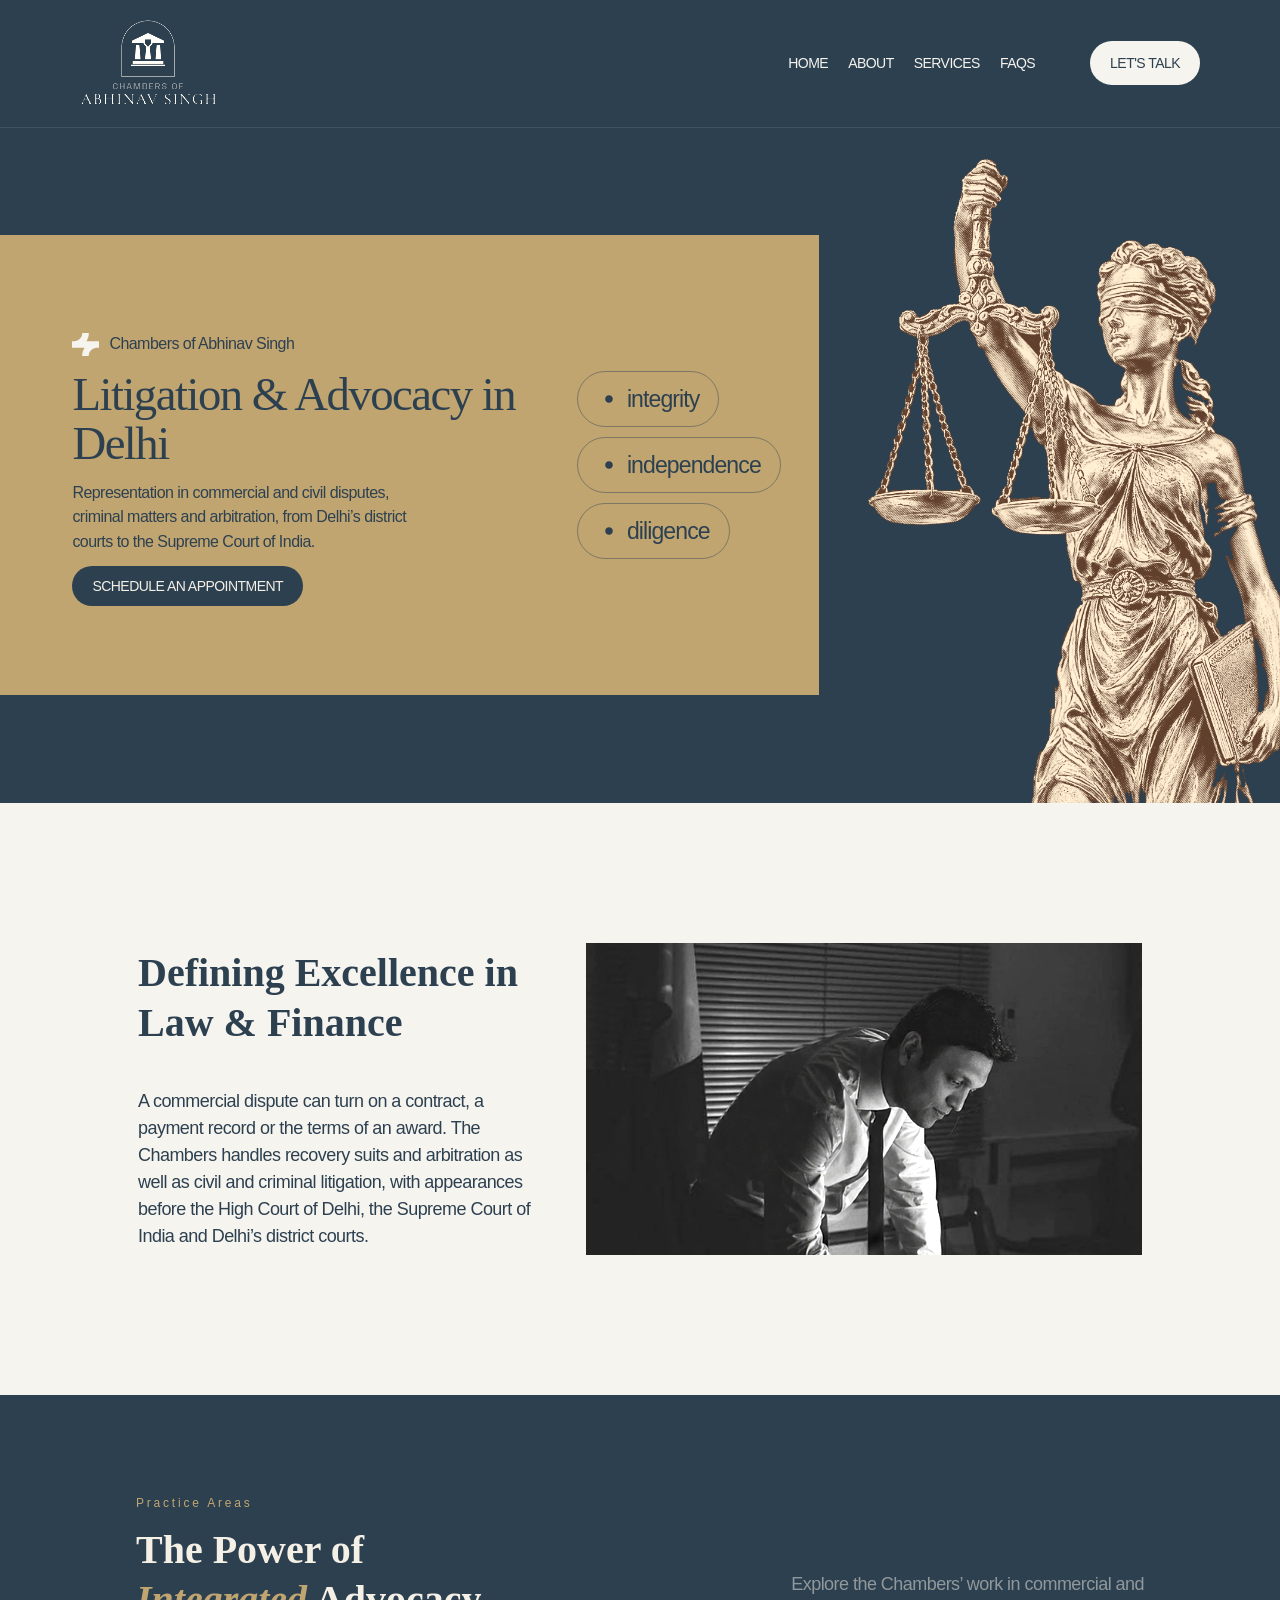
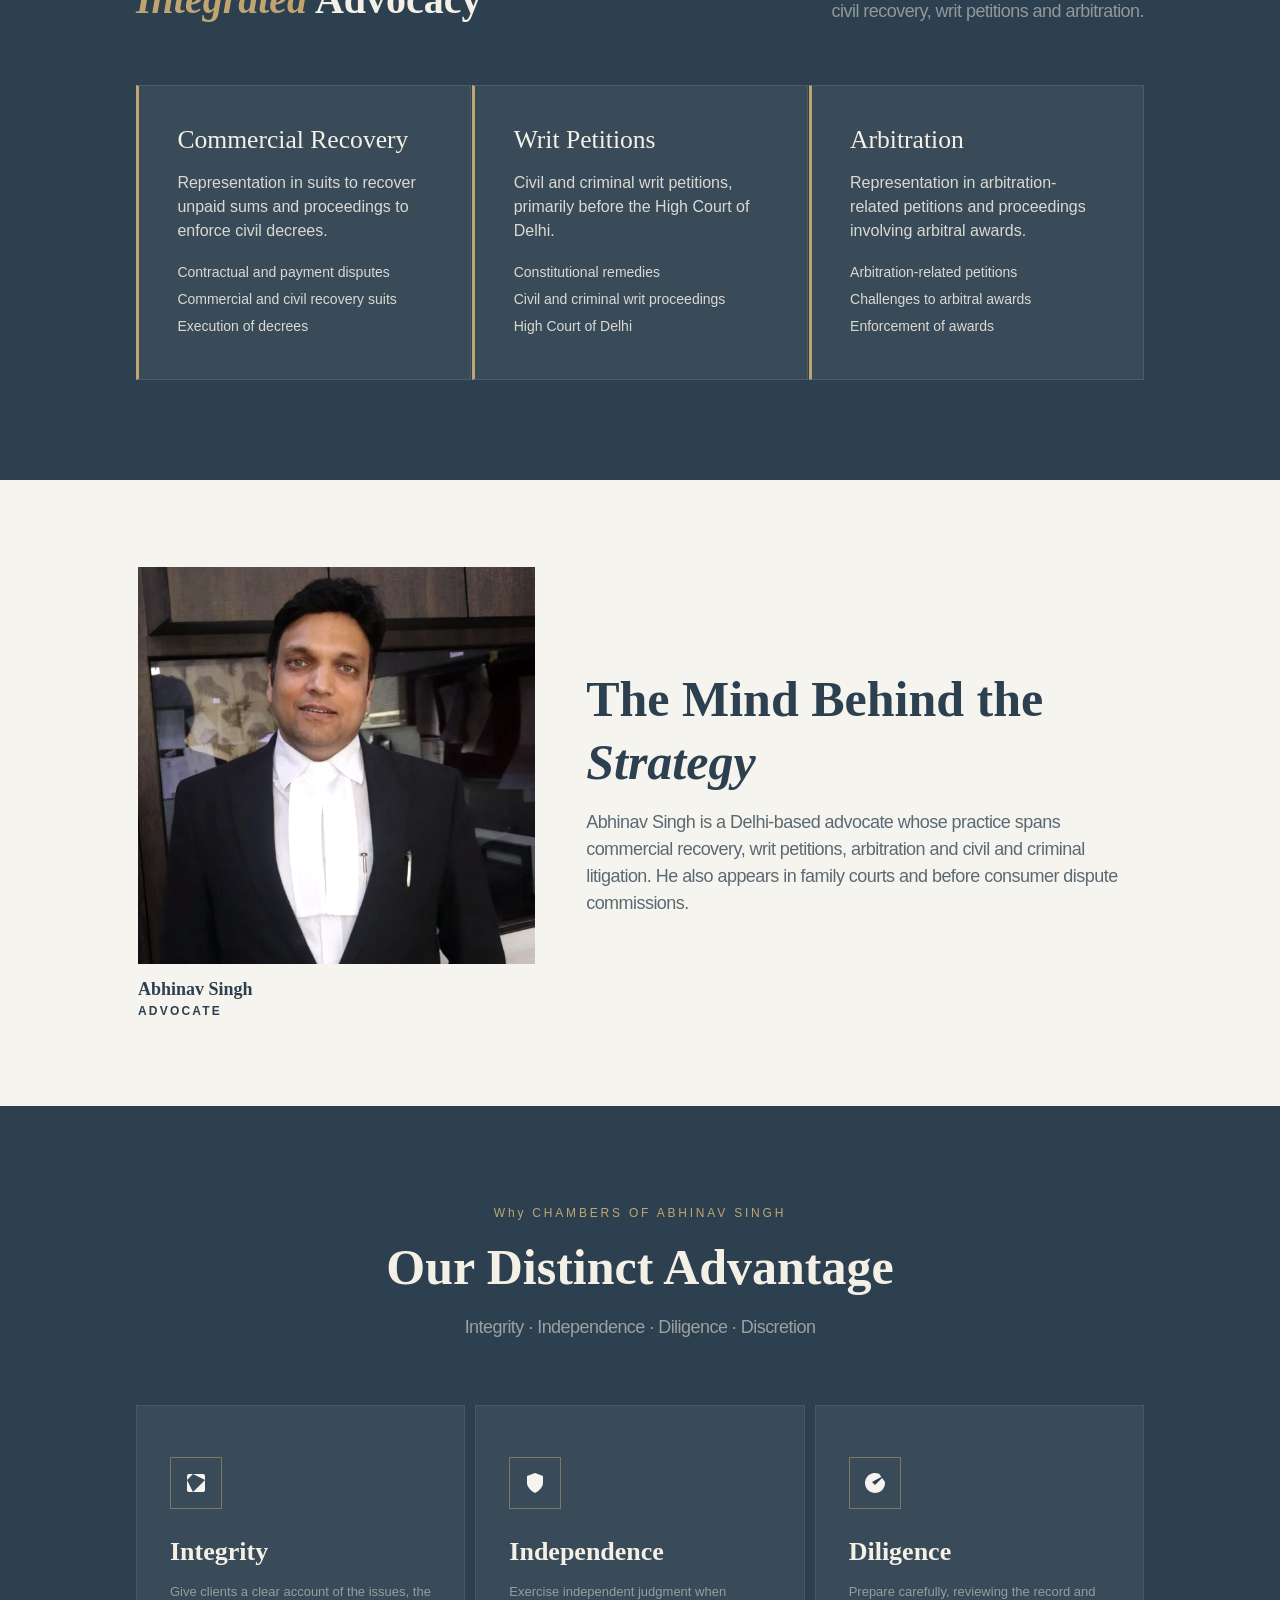
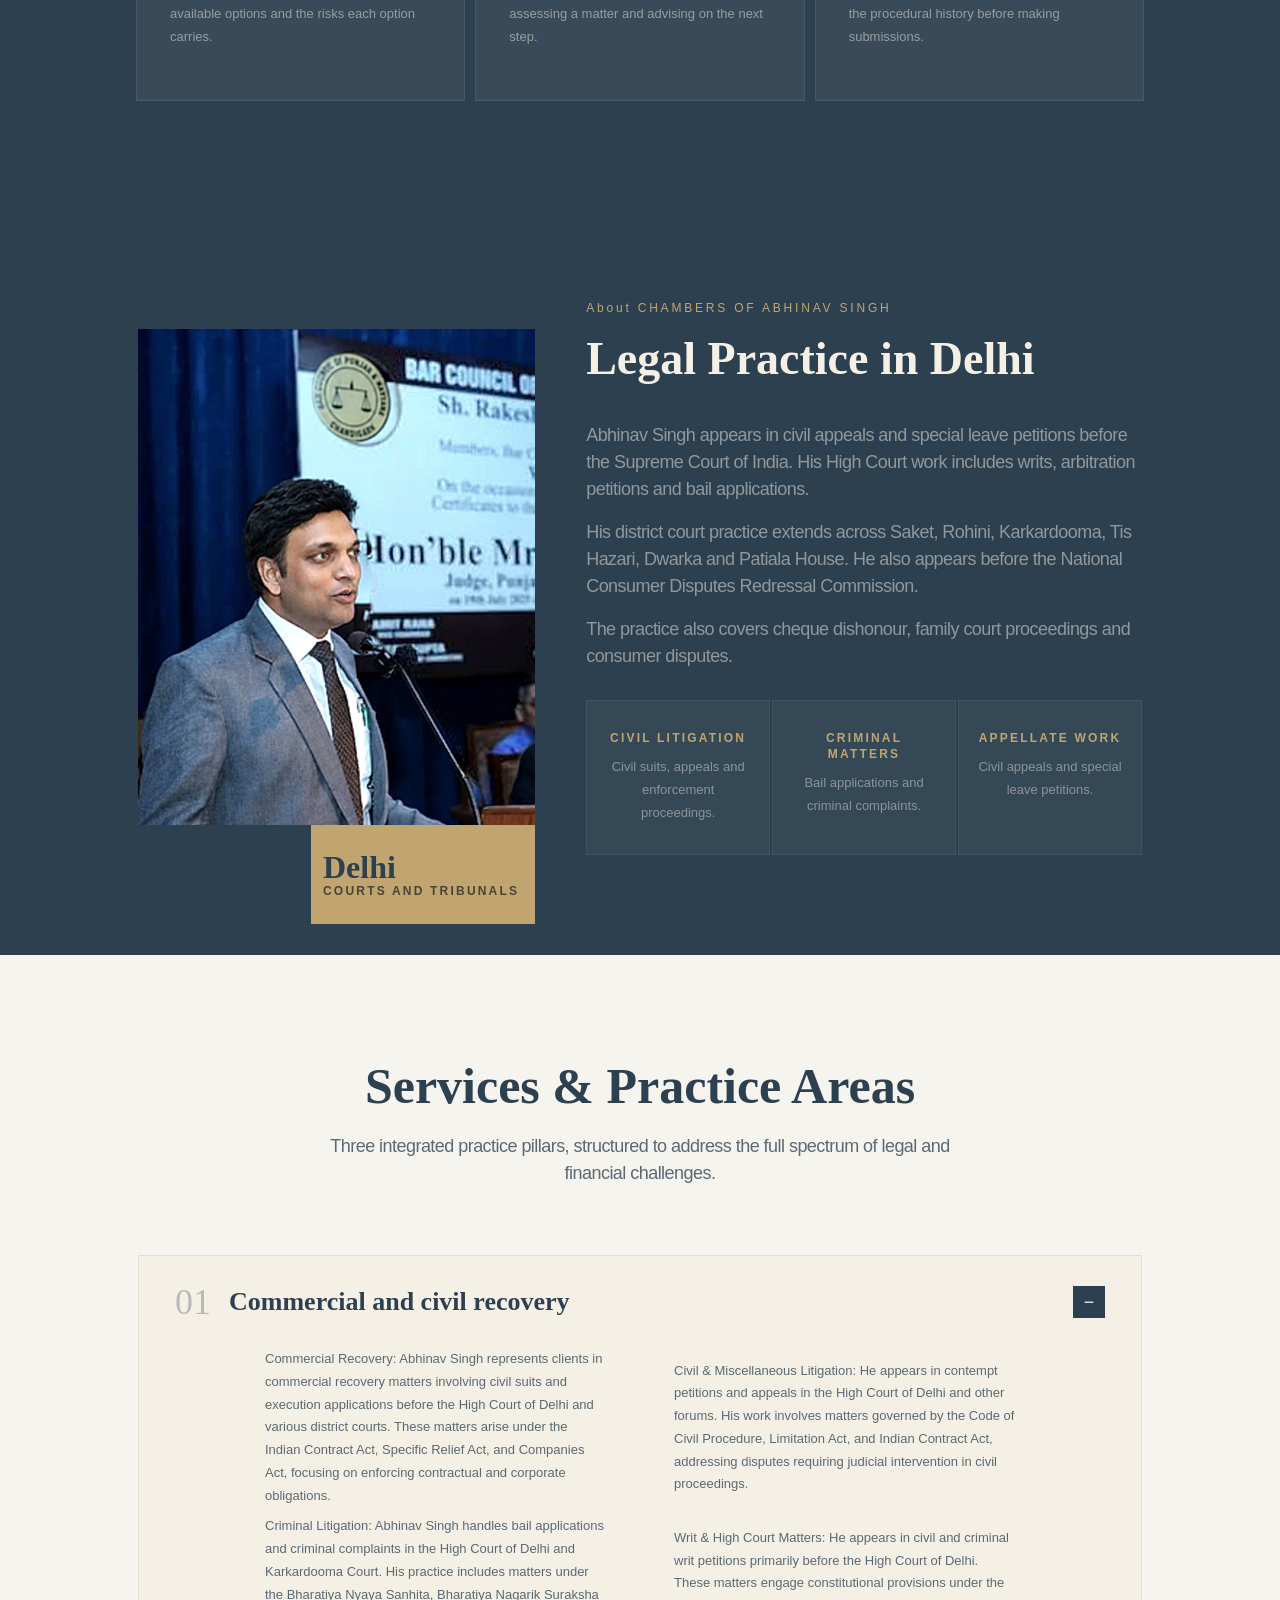
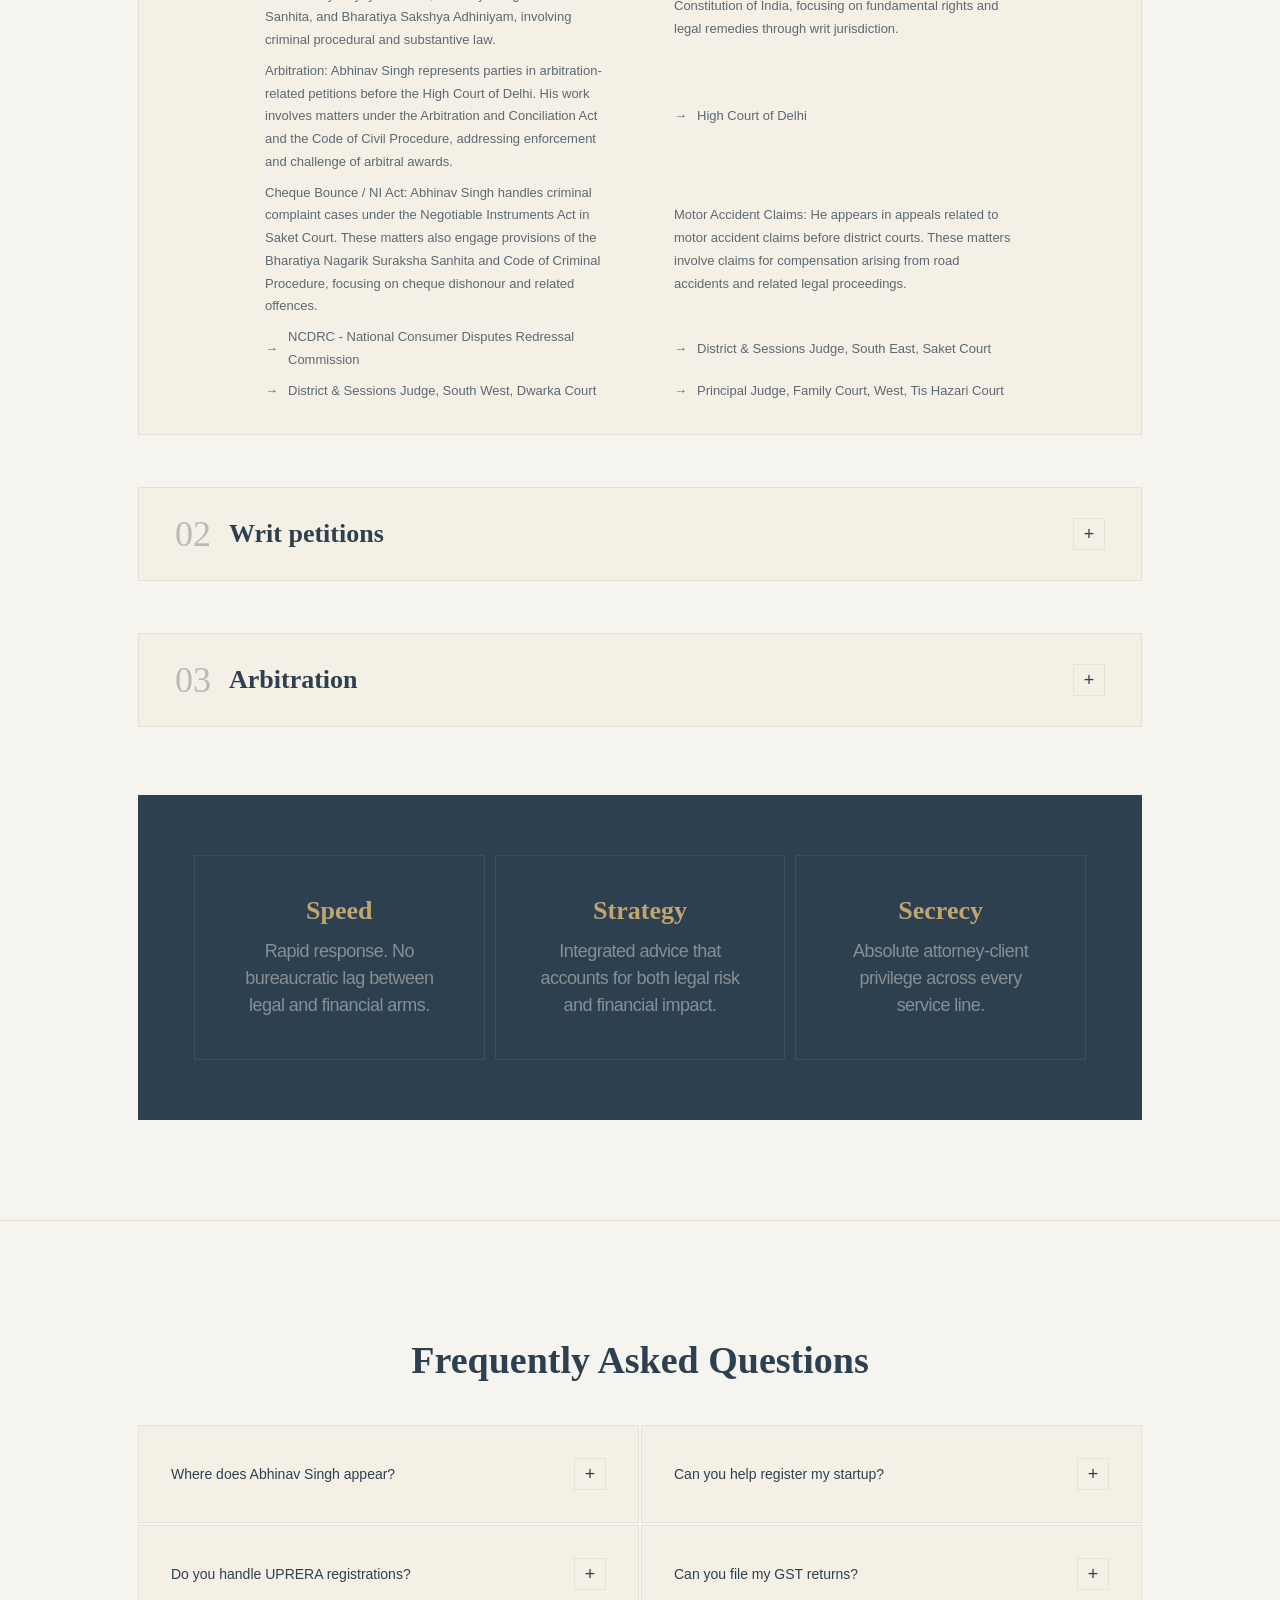
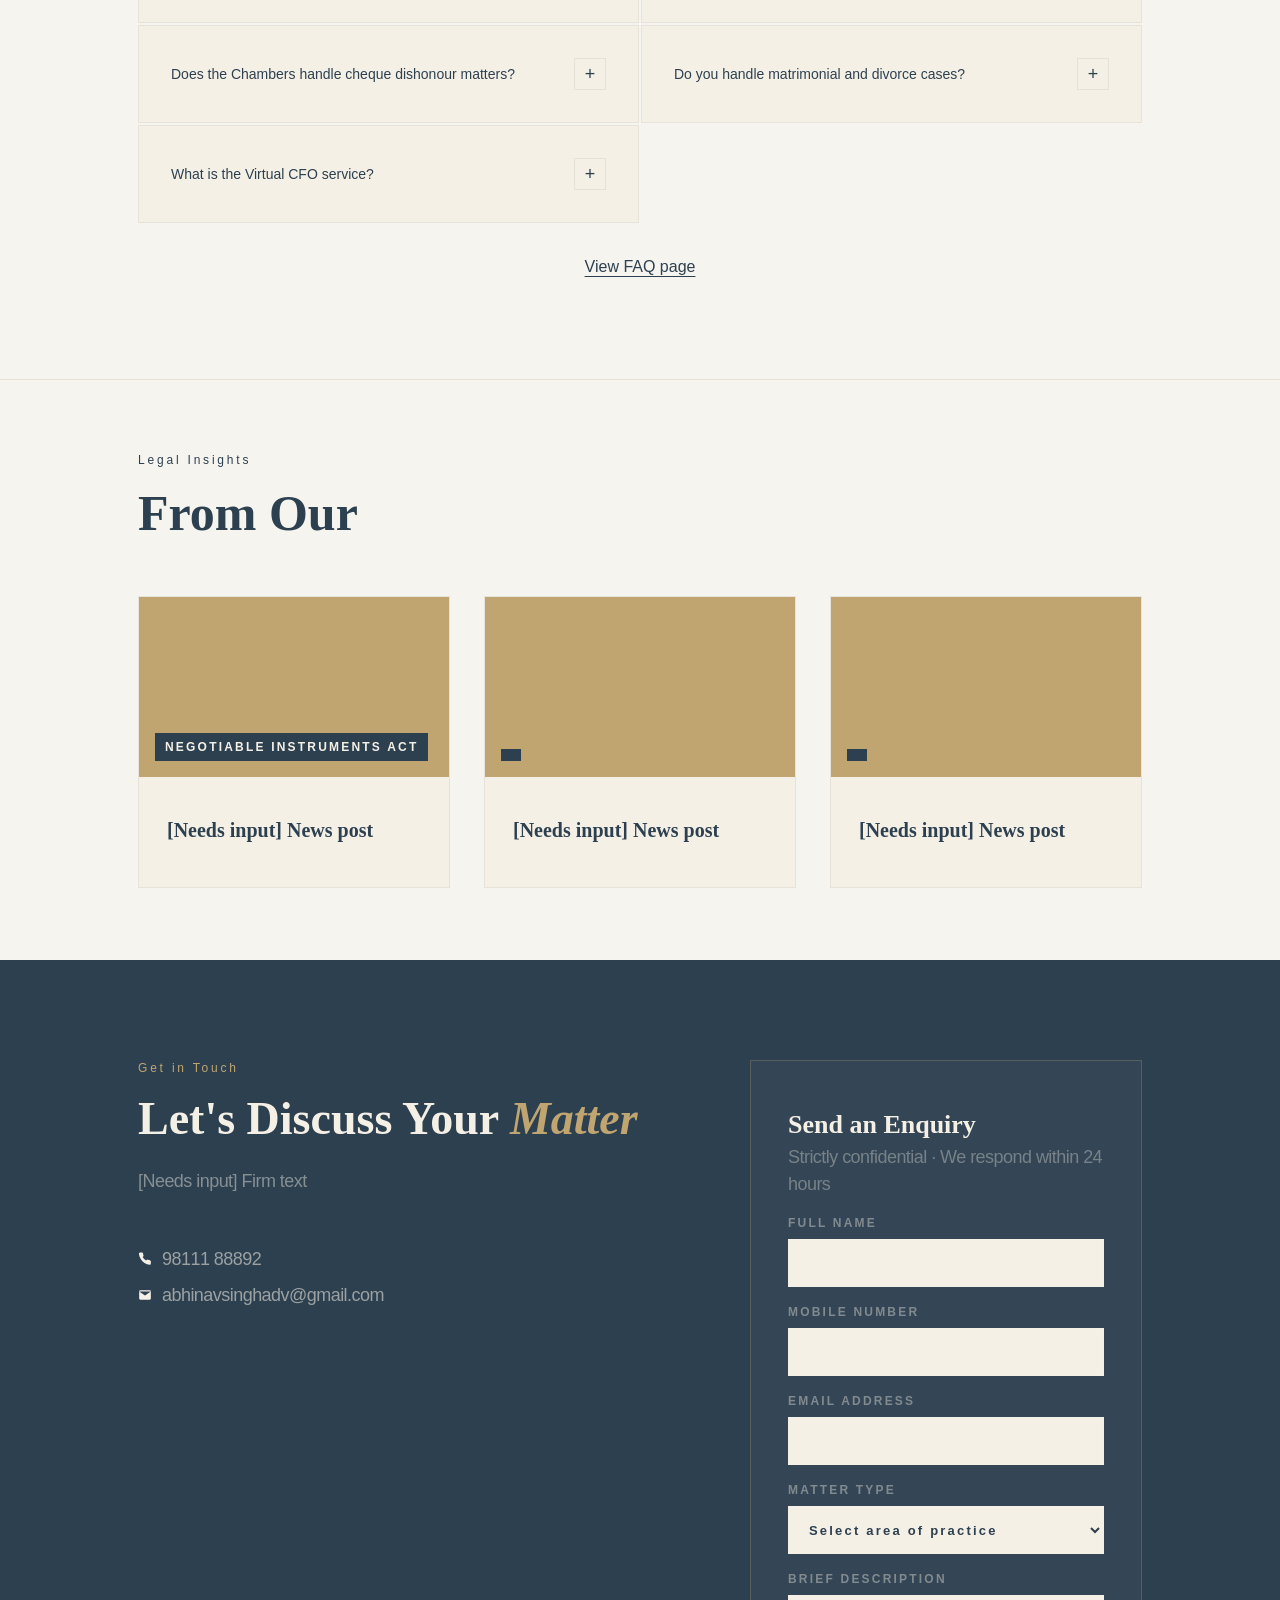
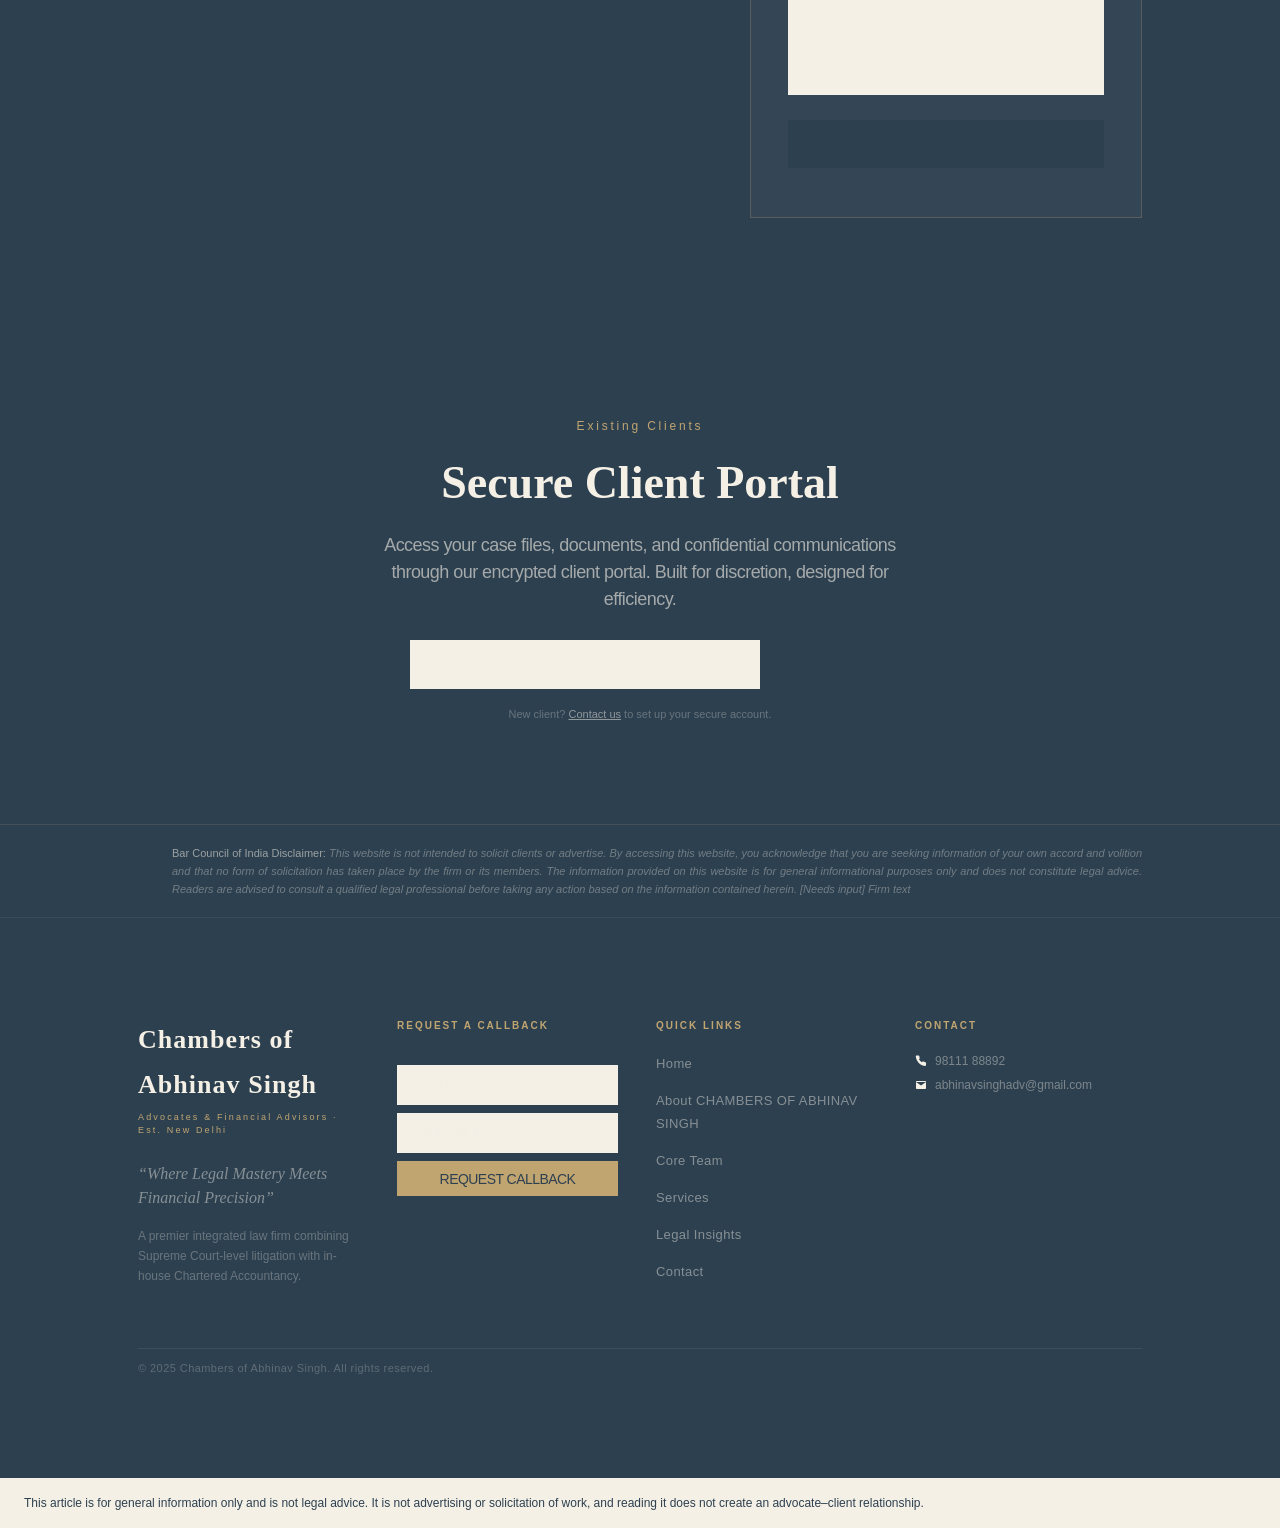
==== index.html @ 089714ed "Update advocate section heading" ====
<!DOCTYPE html><html lang="en" class="jost_3e36cb27-module__GOVEQa__variable cormorant_garamond_97c65d7c-module__KWVokq__variable h-full"><head><meta charset="utf-8">
<meta http-equiv="Content-Security-Policy" content="default-src &#39;self&#39; data: blob:; script-src &#39;self&#39; &#39;unsafe-inline&#39; &#39;unsafe-eval&#39;; style-src &#39;self&#39; &#39;unsafe-inline&#39;; img-src &#39;self&#39; data: blob:; font-src &#39;self&#39; data:; media-src &#39;self&#39; data: blob:; connect-src &#39;self&#39;; frame-src &#39;self&#39;; worker-src &#39;self&#39; blob:; form-action &#39;self&#39;">


<meta name="viewport" content="width=device-width, initial-scale=1"><link rel="stylesheet" href="./assets/site/_next/static/chunks/3c9st355b9h98.__q189041d8.css" data-precedence="next"><link rel="preload" as="script" fetchpriority="low" href="./assets/site/_next/static/chunks/0iq1i69206cyl.__q189041d8.js"><title>Chambers of Abhinav Singh</title><meta name="description" content="Personal counsel, carefully argued."><link rel="icon" href="data:image/svg+xml,%3Csvg%20xmlns%3D%22http%3A%2F%2Fwww.w3.org%2F2000%2Fsvg%22%20width%3D%22200%22%20height%3D%22200%22%20viewBox%3D%220%200%20200%20200%22%3E%3Cdefs%3E%3Cpath%20id%3D%22scl-monogram-ring%22%20d%3D%22M26%2C100a74%2C74%200%201%2C1%20148%2C0a74%2C74%200%201%2C1%20-148%2C0%22%2F%3E%3C%2Fdefs%3E%3Ccircle%20cx%3D%22100%22%20cy%3D%22100%22%20r%3D%2297%22%20fill%3D%22white%22%20stroke%3D%22%2317243b%22%20stroke-width%3D%223%22%2F%3E%3Ccircle%20cx%3D%22100%22%20cy%3D%22100%22%20r%3D%2258%22%20fill%3D%22none%22%20stroke%3D%22%23c6b296%22%20stroke-width%3D%221.5%22%2F%3E%3Ctext%20font-family%3D%22%26apos%3BDM%20Serif%20Display%26apos%3B%2C%20Georgia%2C%20%26apos%3BTimes%20New%20Roman%26apos%3B%2C%20serif%22%20font-size%3D%2216%22%20letter-spacing%3D%222.88%22%20fill%3D%22%2317243b%22%3E%3CtextPath%20href%3D%22%23scl-monogram-ring%22%20startOffset%3D%2225%25%22%20text-anchor%3D%22middle%22%20dominant-baseline%3D%22middle%22%3ECHAMBERS%20OF%20ABHINAV%20SINGH%3C%2FtextPath%3E%3C%2Ftext%3E%3Ctext%20x%3D%22100%22%20y%3D%22100%22%20text-anchor%3D%22middle%22%20dominant-baseline%3D%22central%22%20font-family%3D%22%26apos%3BDM%20Serif%20Display%26apos%3B%2C%20Georgia%2C%20%26apos%3BTimes%20New%20Roman%26apos%3B%2C%20serif%22%20font-size%3D%2240%22%20font-weight%3D%22600%22%20fill%3D%22%2317243b%22%3ECAS%3C%2Ftext%3E%3C%2Fsvg%3E"><link rel="preload" href="./assets/site/_next/static/chunks/33ex3e_4hazko.__q189041d8.css" as="style"><link rel="stylesheet" href="./brand/brand.css">
<style data-sclf-ua-colours>:where(button,input,select,textarea){color:var(--sar-color-auto-000000, #2d4050)}:where(input,select,textarea){background-color:var(--sar-color-auto-ffffff, #f5f0e6)}</style><style data-sclf-logo-fit>img[data-sclf-logo]{object-fit:contain!important;max-height:100%!important}</style><script src="./runtime/chambers-phone.js"></script></head><body class="min-h-full flex flex-col bg-white"><div hidden=""></div><main class="flex min-h-full flex-1 flex-col items-center overflow-x-hidden"><section id="hero" class="chambers-hero flex w-full flex-col items-center bg-[#6d2c34] mx-auto" data-sar-section="home/s01-hero" data-sar-type="hero"><header class="flex w-full items-center justify-center bg-[#6d2c34] py-4 md:py-5 z-50 relative border-b border-gray-200/10"><div class="flex w-full max-w-[1570px] items-center justify-between px-5 sm:px-8 md:px-12 lg:px-20"><a href="#hero" class="inline-flex cursor-pointer items-center gap-2.5 transition-opacity duration-200 hover:opacity-80" aria-label="Go to home"><span class="chambers-logo"><img src="./assets/chambers/chambers-logo.jpg" width="1188" height="750" alt="Chambers of Abhinav Singh"></span></a><div class="chambers-desktop-nav hidden md:flex flex-1 items-center justify-end gap-8 lg:gap-[55px]"><nav class="flex items-center gap-4 lg:gap-5"><a class="relative font-jost text-sm font-normal uppercase tracking-[-0.54px] text-[#f9f5ea] after:absolute after:bottom-0 after:left-0 after:h-[1px] after:w-full after:origin-left after:scale-x-0 after:bg-[#f9f5ea] after:transition-transform after:duration-300 hover:after:scale-x-100" href="#hero">Home</a><a class="relative font-jost text-sm font-normal uppercase tracking-[-0.54px] text-[#f9f5ea] after:absolute after:bottom-0 after:left-0 after:h-[1px] after:w-full after:origin-left after:scale-x-0 after:bg-[#f9f5ea] after:transition-transform after:duration-300 hover:after:scale-x-100" href="#about-us">About</a><a class="relative font-jost text-sm font-normal uppercase tracking-[-0.54px] text-[#f9f5ea] after:absolute after:bottom-0 after:left-0 after:h-[1px] after:w-full after:origin-left after:scale-x-0 after:bg-[#f9f5ea] after:transition-transform after:duration-300 hover:after:scale-x-100" href="./practice-areas/">Services</a><a class="relative font-jost text-sm font-normal uppercase tracking-[-0.54px] text-[#f9f5ea] after:absolute after:bottom-0 after:left-0 after:h-[1px] after:w-full after:origin-left after:scale-x-0 after:bg-[#f9f5ea] after:transition-transform after:duration-300 hover:after:scale-x-100" href="./faqs/">FAQs</a></nav><a href="#contact" class="cursor-pointer rounded-full px-5 py-3 font-jost text-sm font-normal uppercase tracking-[-0.54px] transition-all duration-200 active:scale-[0.97] bg-[#f9f5ea] text-[#0b0b0b] shadow-[0px_1px_2px_0px_rgba(16,24,40,0.05)] hover:bg-white hover:shadow-md ">Let&#39;s talk</a></div><button type="button" class="chambers-existing-menu md:hidden flex flex-col gap-1.5 p-2" aria-label="Toggle menu"><span class="block h-0.5 w-6 bg-[#f9f5ea] transition-transform duration-300 "></span><span class="block h-0.5 w-6 bg-[#f9f5ea] transition-opacity duration-300 "></span><span class="block h-0.5 w-6 bg-[#f9f5ea] transition-transform duration-300 "></span></button>
<details class="chambers-phone-menu">
  <summary aria-label="Navigation menu">
    <span aria-hidden="true"></span>
    <span aria-hidden="true"></span>
    <span aria-hidden="true"></span>
  </summary>
  <nav aria-label="Phone navigation">
    <a href="#hero">Home</a>
    <a href="#about-us">About</a>
    <a href="#practice-areas">Services</a>
    <a href="#faqs">FAQs</a>
    <a href="#contact">Let’s Talk</a>
  </nav>
</details>
</div></header><div class="chambers-hero-stage relative flex w-full justify-center overflow-hidden bg-[#6d2c34]"><div class="chambers-hero-art" aria-hidden="true"><img src="./assets/chambers/lady-justice.png" alt="" width="736" height="1104" fetchpriority="high"></div><div class="chambers-hero-content relative z-10 flex w-full max-w-[1570px] justify-center md:justify-start items-center px-5 sm:px-8 md:px-12 lg:px-20"><div class="chambers-hero-copy flex flex-col gap-6 md:gap-10 lg:pl-[34px]"><div class="flex flex-col gap-3 md:gap-5"><div style="opacity: 1; translate: none; rotate: none; scale: none; transform: translate(0px, 0px);" class="flex items-center gap-2.5"><img alt="" loading="lazy" width="27" height="23" decoding="async" data-nimg="1" class="shrink-0 w-5 h-4 md:w-[27px] md:h-[23px]" style="color:transparent" src="./assets/site/images/plus-icon.__q189041d8.svg"><p class="font-jost text-sm md:text-lg font-light tracking-[-0.54px] text-[#f9f5ea]">Chambers of Abhinav Singh</p></div><h1 style="opacity: 1; translate: none; rotate: none; scale: none; transform: translate(0px, 0px);" class="font-cormorant text-[42px] sm:text-[56px] md:text-[64px] lg:text-[72px] font-light leading-[1.05] tracking-[-1.5px] text-[#f9f5ea]">Litigation &amp; Advocacy in Delhi</h1><p style="opacity: 1; translate: none; rotate: none; scale: none; transform: translate(0px, 0px);" class="max-w-[360px] font-jost text-sm md:text-lg font-light leading-[27px] tracking-[-0.54px] text-[#f9f5ea]">Representation in commercial and civil disputes, criminal matters and arbitration, from Delhi’s district courts to the Supreme Court of India.</p></div><div style="opacity: 1; translate: none; rotate: none; scale: none; transform: translate(0px, 0px);"><a href="#contact" class="cursor-pointer rounded-full px-5 py-3 font-jost text-sm font-normal uppercase tracking-[-0.54px] transition-all duration-200 active:scale-[0.97] bg-[#f9f5ea] text-[#0b0b0b] shadow-[0px_1px_2px_0px_rgba(16,24,40,0.05)] hover:bg-white hover:shadow-md ">Schedule an appointment</a></div></div><div class="chambers-hero-values hidden flex-col gap-2.5"><div class="value-pill relative flex w-fit items-center gap-1.5 rounded-[50px] px-5 py-2.5 overflow-visible" style="opacity: 1; translate: none; rotate: none; scale: none; transform: translate(0px, 0px);"><img alt="" loading="lazy" width="24" height="24" decoding="async" data-nimg="1" class="size-6 shrink-0 relative z-10" style="color:transparent" src="./assets/site/images/dot-icon.__q189041d8.svg"><span class="font-jost text-[30px] font-light leading-9 tracking-[-0.9px] text-[#f9f5ea] relative z-10">integrity</span><div class="absolute inset-0 rounded-[50px] border border-[rgba(249,245,234,0.14)] z-0"></div></div><div class="value-pill relative flex w-fit items-center gap-1.5 rounded-[50px] px-5 py-2.5 overflow-visible" style="opacity: 1; translate: none; rotate: none; scale: none; transform: translate(0px, 0px);"><img alt="" loading="lazy" width="24" height="24" decoding="async" data-nimg="1" class="size-6 shrink-0 relative z-10" style="color:transparent" src="./assets/site/images/dot-icon.__q189041d8.svg"><span class="font-jost text-[30px] font-light leading-9 tracking-[-0.9px] text-[#f9f5ea] relative z-10">independence</span><div class="absolute inset-0 rounded-[50px] border border-[rgba(249,245,234,0.14)] z-0"></div></div><div class="value-pill relative flex w-fit items-center gap-1.5 rounded-[50px] px-5 py-2.5 overflow-visible" style="opacity: 1; translate: none; rotate: none; scale: none; transform: translate(0px, 0px);"><img alt="" loading="lazy" width="24" height="24" decoding="async" data-nimg="1" class="size-6 shrink-0 relative z-10" style="color:transparent" src="./assets/site/images/dot-icon.__q189041d8.svg"><span class="font-jost text-[30px] font-light leading-9 tracking-[-0.9px] text-[#f9f5ea] relative z-10">diligence</span><div class="absolute inset-0 rounded-[50px] border border-[rgba(249,245,234,0.14)] z-0"></div></div></div></div></div></section>
<section class="flex w-full flex-col items-center justify-center bg-[#f8f3eb] px-5 sm:px-8 md:px-16 lg:px-[138px] py-16 md:py-[140px] mx-auto overflow-hidden" data-sar-section="home/s02-content" data-sar-type="content"><div class="chambers-photo-layout chambers-work-layout"><div class="flex flex-1 flex-col gap-8 md:gap-10"><h2 data-reveal="true" class="font-cormorant text-[32px] md:text-[40px] font-bold leading-tight text-[#b18d59]" style="translate: none; rotate: none; scale: none; transform: translate(0px, 0px); opacity: 1;">Defining Excellence in Law &amp; Finance</h2><p data-reveal="true" class="font-jost text-base md:text-lg font-light leading-[27px] tracking-[-0.54px] text-[#353a3c]" style="translate: none; rotate: none; scale: none; transform: translate(0px, 0px); opacity: 1;">A commercial dispute can turn on a contract, a payment record or the terms of an award. The Chambers handles recovery suits and arbitration as well as civil and criminal litigation, with appearances before the High Court of Delhi, the Supreme Court of India and Delhi’s district courts.</p></div><div class="w-full"><div data-reveal="true" class="chambers-photo-frame chambers-work-frame" style="translate: none; rotate: none; scale: none; transform: translate(0px, 0px); opacity: 1;"><img alt="Abhinav Singh reviewing documents" loading="lazy" decoding="async" data-nimg="fill" class="chambers-work-photo object-cover" style="position:absolute;height:100%;width:100%;left:0;top:0;right:0;bottom:0;color:transparent" src="./assets/chambers/abhinav-at-work.webp"></div></div></div></section>
<section id="services" class="flex w-full flex-col items-center justify-center bg-[#1a1a1a] px-5 sm:px-8 md:px-16 lg:px-[136px] py-16 md:py-[100px] mx-auto overflow-hidden" data-sar-section="home/s03-cards" data-sar-type="cards"><div class="flex w-full flex-col gap-10 md:gap-[60px]"><div class="flex flex-col md:flex-row items-start md:items-end justify-between gap-6 md:gap-8"><div data-reveal="true" class="flex w-full md:w-[388px] flex-col gap-3.5" style="translate: none; rotate: none; scale: none; transform: translate(0px, 0px); opacity: 1;"><p class="font-jost text-xs tracking-[2.8px] text-[#b8935a]">Practice Areas</p><h2 class="font-cormorant text-[24px] md:text-[40px] font-semibold leading-tight text-white">The Power of  <span class="font-cormorant italic text-[#b8935a]">Integrated</span> Advocacy</h2></div><p data-reveal="true" class="w-full md:w-[368px] md:text-right font-jost text-base md:text-lg font-light leading-[27px] tracking-[-0.54px] text-white/50" style="translate: none; rotate: none; scale: none; transform: translate(0px, 0px); opacity: 1;">Explore the Chambers’ work in commercial and civil recovery, writ petitions and arbitration.</p></div><div class="chambers-practice-grid">
<article class="chambers-practice-card">
  <h3>Commercial Recovery</h3>
  <p>Representation in suits to recover unpaid sums and proceedings to enforce civil decrees.</p>
  <ul>
<li class="py-[3px]">Contractual and payment disputes</li>
<li class="py-[3px]">Commercial and civil recovery suits</li>
<li class="py-[3px]">Execution of decrees</li>
</ul>
</article>
<article class="chambers-practice-card">
  <h3>Writ Petitions</h3>
  <p>Civil and criminal writ petitions, primarily before the High Court of Delhi.</p>
  <ul>
<li class="py-[3px]">Constitutional remedies</li>
<li class="py-[3px]">Civil and criminal writ proceedings</li>
<li class="py-[3px]">High Court of Delhi</li>
</ul>
</article>
<article class="chambers-practice-card">
  <h3>Arbitration</h3>
  <p>Representation in arbitration-related petitions and proceedings involving arbitral awards.</p>
  <ul>
<li class="py-[3px]">Arbitration-related petitions</li>
<li class="py-[3px]">Challenges to arbitral awards</li>
<li class="py-[3px]">Enforcement of awards</li>
</ul>
</article>
</div></div></section>
<section id="team" class="flex w-full flex-col items-center justify-center bg-[#f8f3eb] px-5 sm:px-8 md:px-16 lg:px-[138px] py-14 md:py-[87px] mx-auto overflow-hidden" data-sar-section="home/s04-gallery" data-sar-type="gallery">
<div class="chambers-team-layout">
  <figure class="chambers-team-figure">
    <div class="chambers-photo-frame chambers-portrait-frame"><img alt="Portrait of Abhinav Singh" loading="lazy" decoding="async" data-nimg="fill" class="chambers-team-photo object-cover" style="position:absolute;height:100%;width:100%;left:0;top:0;right:0;bottom:0;color:transparent" src="./assets/chambers/abhinav-portrait.webp"></div>
    <figcaption><div class="flex flex-col gap-1"><p class="font-cormorant text-base md:text-lg font-semibold leading-[19.55px] text-[#1a1a1a]">Abhinav Singh</p><p class="font-jost text-[10px] md:text-xs font-semibold uppercase tracking-[2.2px] text-[#b8935a]">Advocate</p></div></figcaption>
  </figure>
  <div class="chambers-team-copy">
    <h2 class="font-cormorant text-[36px] md:text-[50px] font-semibold leading-tight text-[#1a1a1a]">The Mind Behind the <span class="font-cormorant italic text-[#6b1f2a]">Strategy</span></h2>
    <p data-reveal="true" class="w-full font-jost text-base md:text-lg font-light leading-[27px] tracking-[-0.54px] text-[#666]" style="translate: none; rotate: none; scale: none; transform: translate(0px, 0px); opacity: 1;">Abhinav Singh is a Delhi-based advocate whose practice spans commercial recovery, writ petitions, arbitration and civil and criminal litigation. He also appears in family courts and before consumer dispute commissions.</p>
  </div>
</div>
</section>
<section class="flex w-full flex-col items-center justify-center bg-[#6b1f2a] px-5 sm:px-8 md:px-16 lg:px-[136px] py-14 md:py-[99px] mx-auto overflow-hidden" data-sar-section="home/s05-content" data-sar-type="content"><div class="flex w-full flex-col gap-12 md:gap-16"><div class="flex flex-col items-center gap-[15px] text-center"><p data-reveal="true" class="font-jost text-xs tracking-[2.8px] text-[#b8935a]" style="translate: none; rotate: none; scale: none; transform: translate(0px, 0px); opacity: 1;">Why CHAMBERS OF ABHINAV SINGH</p><h2 data-reveal="true" class="font-cormorant text-[36px] md:text-[50px] font-semibold leading-tight text-white" style="translate: none; rotate: none; scale: none; transform: translate(0px, 0px); opacity: 1;">Our Distinct Advantage</h2><p data-reveal="true" class="max-w-[568px] font-jost text-base md:text-lg font-light leading-[27px] tracking-[-0.54px] text-white/55" style="translate: none; rotate: none; scale: none; transform: translate(0px, 0px); opacity: 1;">Integrity · Independence · Diligence · Discretion</p></div><div class="grid grid-cols-1 sm:grid-cols-2 lg:grid-cols-3 gap-4 md:gap-2.5"><div data-reveal="true" class="group flex flex-col border border-white/[0.08] bg-white/[0.06] px-6 sm:px-[33px] py-10 md:py-[51px] transition-colors duration-300 hover:bg-white/[0.1]" style="translate: none; rotate: none; scale: none; transform: translate(0px, 0px); opacity: 1;"><div class="flex flex-col gap-7"><div class="relative size-[52px] border border-[rgba(184,147,90,0.5)] transition-all duration-300 group-hover:border-[rgba(184,147,90,0.9)] group-hover:scale-105"><img alt="" loading="lazy" width="24" height="24" decoding="async" data-nimg="1" class="absolute left-[13px] top-[13px]" style="color:transparent" src="./assets/site/images/why-icon-1.__q189041d8.svg"></div><div class="flex flex-col gap-3.5"><h3 class="font-cormorant text-[22px] md:text-[26px] font-semibold leading-[29.9px] text-white">Integrity</h3><p class="font-jost text-[13px] font-light leading-[22.75px] text-white/50">Give clients a clear account of the issues, the available options and the risks each option carries.</p></div></div></div><div data-reveal="true" class="group flex flex-col border border-white/[0.08] bg-white/[0.06] px-6 sm:px-[33px] py-10 md:py-[51px] transition-colors duration-300 hover:bg-white/[0.1]" style="translate: none; rotate: none; scale: none; transform: translate(0px, 0px); opacity: 1;"><div class="flex flex-col gap-7"><div class="relative size-[52px] border border-[rgba(184,147,90,0.5)] transition-all duration-300 group-hover:border-[rgba(184,147,90,0.9)] group-hover:scale-105"><img alt="" loading="lazy" width="24" height="24" decoding="async" data-nimg="1" class="absolute left-[13px] top-[13px]" style="color:transparent" src="./assets/site/images/why-icon-2.__q189041d8.svg"></div><div class="flex flex-col gap-3.5"><h3 class="font-cormorant text-[22px] md:text-[26px] font-semibold leading-[29.9px] text-white">Independence</h3><p class="font-jost text-[13px] font-light leading-[22.75px] text-white/50">Exercise independent judgment when assessing a matter and advising on the next step.</p></div></div></div><div data-reveal="true" class="group flex flex-col border border-white/[0.08] bg-white/[0.06] px-6 sm:px-[33px] py-10 md:py-[51px] transition-colors duration-300 hover:bg-white/[0.1]" style="translate: none; rotate: none; scale: none; transform: translate(0px, 0px); opacity: 1;"><div class="flex flex-col gap-7"><div class="relative size-[52px] border border-[rgba(184,147,90,0.5)] transition-all duration-300 group-hover:border-[rgba(184,147,90,0.9)] group-hover:scale-105"><img alt="" loading="lazy" width="24" height="24" decoding="async" data-nimg="1" class="absolute left-[13px] top-[13px]" style="color:transparent" src="./assets/site/images/why-icon-3.__q189041d8.svg"></div><div class="flex flex-col gap-3.5"><h3 class="font-cormorant text-[22px] md:text-[26px] font-semibold leading-[29.9px] text-white">Diligence</h3><p class="font-jost text-[13px] font-light leading-[22.75px] text-white/50">Prepare carefully, reviewing the record and the procedural history before making submissions.</p></div></div></div></div></div></section>
<section id="about-us" class="flex w-full flex-col items-center justify-center bg-[#1a1a1a] px-5 sm:px-8 md:px-16 lg:px-[138px] py-16 md:py-[100px] mx-auto overflow-hidden" data-sar-section="home/s06-content" data-sar-type="content"><div class="flex w-full flex-col gap-8 md:gap-[18px]"><div class="chambers-photo-layout chambers-speaking-layout"><div class="relative w-full"><div data-reveal="true" class="chambers-photo-frame chambers-speaking-frame" style="translate: none; rotate: none; scale: none; transform: translate(0px, 0px); opacity: 1;"><img alt="Abhinav Singh speaking at a Bar Council event" loading="lazy" decoding="async" data-nimg="fill" class="chambers-speaking-photo object-cover" style="position:absolute;height:100%;width:100%;left:0;top:0;right:0;bottom:0;color:transparent" src="./assets/chambers/abhinav-speaking.webp"></div><div class="absolute bottom-0 right-0 flex h-[80px] md:h-[99px] w-[160px] sm:w-[180px] md:w-[224px] flex-col justify-center bg-[#b8935a] px-3 py-4 md:py-5 transition-transform duration-300 hover:-translate-y-1"><p class="font-cormorant text-[22px] sm:text-[26px] md:text-[32px] font-semibold leading-8 text-[#1a1a1a]">Delhi</p><p class="font-jost text-[9px] sm:text-[10px] md:text-xs font-semibold uppercase tracking-[2px] sm:tracking-[2.2px] text-[#1a1a1a]/70">Courts and tribunals</p></div></div><div class="flex min-w-0 flex-col gap-6 md:gap-[30px]"><div class="flex flex-col gap-6 md:gap-[35px]"><div data-reveal="true" class="flex flex-col gap-3.5" style="translate: none; rotate: none; scale: none; transform: translate(0px, 0px); opacity: 1;"><p class="font-jost text-xs tracking-[2.8px] text-[#b8935a]">About CHAMBERS OF ABHINAV SINGH</p><h2 class="font-cormorant text-[32px] md:text-[46px] font-semibold leading-tight text-white">Legal Practice in Delhi</h2></div><div data-reveal="true" class="space-y-0 font-jost text-base md:text-lg font-light leading-[27px] tracking-[-0.54px] text-white/50" style="translate: none; rotate: none; scale: none; transform: translate(0px, 0px); opacity: 1;"><p>Abhinav Singh appears in civil appeals and special leave petitions before the Supreme Court of India. His High Court work includes writs, arbitration petitions and bail applications.</p><p class="pt-4">His district court practice extends across Saket, Rohini, Karkardooma, Tis Hazari, Dwarka and Patiala House. He also appears before the National Consumer Disputes Redressal Commission.</p><p class="pt-4">The practice also covers cheque dishonour, family court proceedings and consumer disputes.</p></div></div><div class="grid grid-cols-1 sm:grid-cols-3 gap-0.5"><div data-reveal="true" class="flex flex-col border border-white/[0.07] bg-white/[0.04] px-[17px] py-[29px] text-center transition-colors duration-300 hover:border-[rgba(184,147,90,0.2)] hover:bg-[rgba(184,147,90,0.04)]" style="translate: none; rotate: none; scale: none; transform: translate(0px, 0px); opacity: 1;"><p class="mb-2.5 font-jost text-xs font-semibold uppercase tracking-[2.2px] text-[#b8935a]">Civil litigation</p><p class="font-jost text-[13px] font-light leading-[22.75px] text-white/45">Civil suits, appeals and enforcement proceedings.</p></div><div data-reveal="true" class="flex flex-col border border-white/[0.07] bg-white/[0.04] px-[17px] py-[29px] text-center transition-colors duration-300 hover:border-[rgba(184,147,90,0.2)] hover:bg-[rgba(184,147,90,0.04)]" style="translate: none; rotate: none; scale: none; transform: translate(0px, 0px); opacity: 1;"><p class="mb-2.5 font-jost text-xs font-semibold uppercase tracking-[2.2px] text-[#b8935a]">Criminal matters</p><p class="font-jost text-[13px] font-light leading-[22.75px] text-white/45">Bail applications and criminal complaints.</p></div><div data-reveal="true" class="flex flex-col border border-white/[0.07] bg-white/[0.04] px-[17px] py-[29px] text-center transition-colors duration-300 hover:border-[rgba(184,147,90,0.2)] hover:bg-[rgba(184,147,90,0.04)]" style="translate: none; rotate: none; scale: none; transform: translate(0px, 0px); opacity: 1;"><p class="mb-2.5 font-jost text-xs font-semibold uppercase tracking-[2.2px] text-[#b8935a]">Appellate work</p><p class="font-jost text-[13px] font-light leading-[22.75px] text-white/45">Civil appeals and special leave petitions.</p></div></div></div></div></div></section>
<section id="practice-areas" class="flex w-full items-center justify-center bg-[#f8f3eb] px-5 sm:px-8 md:px-16 lg:px-[138px] py-16 md:py-[100px] mx-auto overflow-hidden" data-sar-section="home/s07-content" data-sar-type="content"><div class="w-full"><div class="flex w-full flex-col gap-16 md:gap-[88px]"><div class="flex flex-col items-center gap-10 md:gap-[68px]"><div class="flex w-full max-w-[680px] flex-col items-center gap-4 text-center"><h2 data-reveal="true" class="font-cormorant text-[36px] md:text-[50px] font-semibold leading-tight text-[#1a1a1a]" style="translate: none; rotate: none; scale: none; transform: translate(0px, 0px); opacity: 1;">Services &amp; Practice Areas</h2><p data-reveal="true" class="font-jost text-base md:text-lg font-light leading-[27px] tracking-[-0.54px] text-[#666]" style="translate: none; rotate: none; scale: none; transform: translate(0px, 0px); opacity: 1;">Three integrated practice pillars, structured to address the full spectrum of legal and financial challenges.</p></div><div class="flex w-full flex-col gap-10 md:gap-[52px]"><div class="flex w-full flex-col"><details class="chambers-disclosure border border-black/[0.09] bg-white overflow-hidden" open><summary class="chambers-disclosure-summary px-4 sm:px-9 py-5 md:py-7"><div class="flex items-center gap-3 md:gap-[18px]"><span class="font-cormorant text-[28px] md:text-[36px] font-light leading-9 text-[rgba(107,31,42,0.3)]">01</span><span class="font-cormorant text-[18px] sm:text-[22px] md:text-[26px] font-semibold leading-[29.9px] text-[#1a1a1a] text-left">Commercial and civil recovery</span></div><span class="chambers-disclosure-icon" aria-hidden="true"></span></summary><div class="grid grid-cols-1 sm:grid-cols-2 gap-x-8 gap-y-2 px-4 sm:px-12 md:px-[108px] pb-8 font-jost text-[13px] font-light leading-[22.75px] text-[#555]"><div class="flex items-center gap-2.5 px-2 sm:px-[18px] transition-colors duration-200 hover:text-[#333]">Commercial Recovery: Abhinav Singh represents clients in commercial recovery matters involving civil suits and execution applications before the High Court of Delhi and various district courts. These matters arise under the Indian Contract Act, Specific Relief Act, and Companies Act, focusing on enforcing contractual and corporate obligations.</div><div class="flex items-center gap-2.5 px-2 sm:px-[18px] transition-colors duration-200 hover:text-[#333]">Civil & Miscellaneous Litigation: He appears in contempt petitions and appeals in the High Court of Delhi and other forums. His work involves matters governed by the Code of Civil Procedure, Limitation Act, and Indian Contract Act, addressing disputes requiring judicial intervention in civil proceedings.</div><div class="flex items-center gap-2.5 px-2 sm:px-[18px] transition-colors duration-200 hover:text-[#333]">Criminal Litigation: Abhinav Singh handles bail applications and criminal complaints in the High Court of Delhi and Karkardooma Court. His practice includes matters under the Bharatiya Nyaya Sanhita, Bharatiya Nagarik Suraksha Sanhita, and Bharatiya Sakshya Adhiniyam, involving criminal procedural and substantive law.</div><div class="flex items-center gap-2.5 px-2 sm:px-[18px] transition-colors duration-200 hover:text-[#333]">Writ & High Court Matters: He appears in civil and criminal writ petitions primarily before the High Court of Delhi. These matters engage constitutional provisions under the Constitution of India, focusing on fundamental rights and legal remedies through writ jurisdiction.</div><div class="flex items-center gap-2.5 px-2 sm:px-[18px] transition-colors duration-200 hover:text-[#333]">Arbitration: Abhinav Singh represents parties in arbitration-related petitions before the High Court of Delhi. His work involves matters under the Arbitration and Conciliation Act and the Code of Civil Procedure, addressing enforcement and challenge of arbitral awards.</div><div class="flex items-center gap-2.5 px-2 sm:px-[18px] transition-colors duration-200 hover:text-[#333]"><span>→</span><span>High Court of Delhi</span></div><div class="flex items-center gap-2.5 px-2 sm:px-[18px] transition-colors duration-200 hover:text-[#333]">Cheque Bounce / NI Act: Abhinav Singh handles criminal complaint cases under the Negotiable Instruments Act in Saket Court. These matters also engage provisions of the Bharatiya Nagarik Suraksha Sanhita and Code of Criminal Procedure, focusing on cheque dishonour and related offences.</div><div class="flex items-center gap-2.5 px-2 sm:px-[18px] transition-colors duration-200 hover:text-[#333]">Motor Accident Claims: He appears in appeals related to motor accident claims before district courts. These matters involve claims for compensation arising from road accidents and related legal proceedings.</div><div class="flex items-center gap-2.5 px-2 sm:px-[18px] transition-colors duration-200 hover:text-[#333]"><span>→</span><span>NCDRC - National Consumer Disputes Redressal Commission</span></div><div class="flex items-center gap-2.5 px-2 sm:px-[18px] transition-colors duration-200 hover:text-[#333]"><span>→</span><span>District &amp; Sessions Judge, South East, Saket Court</span></div><div class="flex items-center gap-2.5 px-2 sm:px-[18px] transition-colors duration-200 hover:text-[#333]"><span>→</span><span>District &amp; Sessions Judge, South West, Dwarka Court</span></div><div class="flex items-center gap-2.5 px-2 sm:px-[18px] transition-colors duration-200 hover:text-[#333]"><span>→</span><span>Principal Judge, Family Court, West, Tis Hazari Court</span></div></details></div><details class="chambers-disclosure border border-black/[0.09] bg-white overflow-hidden"><summary class="chambers-disclosure-summary px-4 sm:px-9 py-5 md:py-7"><div class="flex items-center gap-3 md:gap-[18px]"><span class="font-cormorant text-[28px] md:text-[36px] font-light leading-9 text-[rgba(107,31,42,0.3)]">02</span><span class="font-cormorant text-[18px] sm:text-[22px] md:text-[26px] font-semibold leading-[29.9px] text-[#1a1a1a] text-left">Writ petitions</span></div><span class="chambers-disclosure-icon" aria-hidden="true"></span></summary><div class="chambers-accordion-description"><p>Abhinav Singh appears in civil and criminal writ petitions, primarily before the High Court of Delhi. His work includes constitutional questions and writ proceedings arising from family matters.</p></div></details><details class="chambers-disclosure border border-black/[0.09] bg-white overflow-hidden"><summary class="chambers-disclosure-summary px-4 sm:px-9 py-5 md:py-7"><div class="flex items-center gap-3 md:gap-[18px]"><span class="font-cormorant text-[28px] md:text-[36px] font-light leading-9 text-[rgba(107,31,42,0.3)]">03</span><span class="font-cormorant text-[18px] sm:text-[22px] md:text-[26px] font-semibold leading-[29.9px] text-[#1a1a1a] text-left">Arbitration</span></div><span class="chambers-disclosure-icon" aria-hidden="true"></span></summary><div class="chambers-accordion-description"><p>The Chambers represents parties in arbitration-related petitions before the High Court of Delhi, including proceedings to challenge or enforce arbitral awards.</p></div></details></div><div class="flex w-full justify-center bg-[#1a1a1a] px-6 sm:px-14 py-10 md:py-[60px]"><div class="grid w-full grid-cols-1 sm:grid-cols-3 gap-4 md:gap-2.5 text-center"><div data-reveal="true" class="border border-white/[0.07] px-6 sm:px-9 py-8 md:py-10 transition-colors duration-300 hover:border-[rgba(184,147,90,0.25)] hover:bg-[rgba(184,147,90,0.04)]" style="translate: none; rotate: none; scale: none; transform: translate(0px, 0px); opacity: 1;"><h4 class="font-cormorant text-[22px] md:text-[26px] font-semibold leading-[29.9px] text-[#b8935a]">Speed</h4><p class="mt-3 font-jost text-base md:text-lg font-light leading-[27px] tracking-[-0.54px] text-white/45">Rapid response. No bureaucratic lag between legal and financial arms.</p></div><div data-reveal="true" class="border border-white/[0.07] px-6 sm:px-9 py-8 md:py-10 transition-colors duration-300 hover:border-[rgba(184,147,90,0.25)] hover:bg-[rgba(184,147,90,0.04)]" style="translate: none; rotate: none; scale: none; transform: translate(0px, 0px); opacity: 1;"><h4 class="font-cormorant text-[22px] md:text-[26px] font-semibold leading-[29.9px] text-[#b8935a]">Strategy</h4><p class="mt-3 font-jost text-base md:text-lg font-light leading-[27px] tracking-[-0.54px] text-white/45">Integrated advice that accounts for both legal risk and financial impact.</p></div><div data-reveal="true" class="border border-white/[0.07] px-6 sm:px-9 py-8 md:py-10 transition-colors duration-300 hover:border-[rgba(184,147,90,0.25)] hover:bg-[rgba(184,147,90,0.04)]" style="translate: none; rotate: none; scale: none; transform: translate(0px, 0px); opacity: 1;"><h4 class="font-cormorant text-[22px] md:text-[26px] font-semibold leading-[29.9px] text-[#b8935a]">Secrecy</h4><p class="mt-3 font-jost text-base md:text-lg font-light leading-[27px] tracking-[-0.54px] text-white/45">Absolute attorney-client privilege across every service line.</p></div></div></div></div></div></div></div></section>
<section id="faqs" class="flex w-full items-center justify-center bg-[#f8f3eb] px-5 sm:px-8 md:px-16 lg:px-[138px] py-16 md:py-[100px] mx-auto overflow-hidden" data-sar-section="home/faqs" data-sar-type="content"><div class="w-full"><div class="flex flex-col gap-8 md:gap-10"><div class="text-center"><h2 data-reveal="true" class="mt-4 font-cormorant text-[30px] md:text-[38px] font-semibold leading-tight text-[#1a1a1a]" style="translate: none; rotate: none; scale: none; transform: translate(0px, 0px); opacity: 1;">Frequently Asked Questions</h2></div><div class="grid grid-cols-1 sm:grid-cols-2 items-start gap-0.5"><details class="chambers-disclosure chambers-faq border border-black/[0.07] bg-white"><summary class="chambers-disclosure-summary p-6 md:p-8"><span class="font-jost text-sm font-medium leading-[16.1px] text-[#1a1a1a]">Where does Abhinav Singh appear?</span><span class="chambers-disclosure-icon" aria-hidden="true"></span></summary><p class="font-jost text-[13px] font-light leading-[22.75px] text-[#666] px-6 md:px-8 pb-6 md:pb-8">He appears before the Supreme Court of India, the High Court of Delhi, Delhi district and family courts, and the National Consumer Disputes Redressal Commission.</p></details><details class="chambers-disclosure chambers-faq border border-black/[0.07] bg-white"><summary class="chambers-disclosure-summary p-6 md:p-8"><span class="font-jost text-sm font-medium leading-[16.1px] text-[#1a1a1a]">Can you help register my startup?</span><span class="chambers-disclosure-icon" aria-hidden="true"></span></summary><p class="font-jost text-[13px] font-light leading-[22.75px] text-[#666] px-6 md:px-8 pb-6 md:pb-8">Absolutely. We handle the full incorporation process for Pvt Ltd, LLP, OPC, and Section 8 entities, including PAN, TAN, GST, and sectoral registrations.</p></details><details class="chambers-disclosure chambers-faq border border-black/[0.07] bg-white"><summary class="chambers-disclosure-summary p-6 md:p-8"><span class="font-jost text-sm font-medium leading-[16.1px] text-[#1a1a1a]">Do you handle UPRERA registrations?</span><span class="chambers-disclosure-icon" aria-hidden="true"></span></summary><p class="font-jost text-[13px] font-light leading-[22.75px] text-[#666] px-6 md:px-8 pb-6 md:pb-8">Yes. We assist real estate agents and developers with UPRERA agent registration, project registration, and ongoing quarterly compliance filings.</p></details><details class="chambers-disclosure chambers-faq border border-black/[0.07] bg-white"><summary class="chambers-disclosure-summary p-6 md:p-8"><span class="font-jost text-sm font-medium leading-[16.1px] text-[#1a1a1a]">Can you file my GST returns?</span><span class="chambers-disclosure-icon" aria-hidden="true"></span></summary><p class="font-jost text-[13px] font-light leading-[22.75px] text-[#666] px-6 md:px-8 pb-6 md:pb-8">Our in-house CA team manages GST registration, monthly and quarterly filings, and handles GST notices and assessments on your behalf.</p></details><details class="chambers-disclosure chambers-faq border border-black/[0.07] bg-white"><summary class="chambers-disclosure-summary p-6 md:p-8"><span class="font-jost text-sm font-medium leading-[16.1px] text-[#1a1a1a]">Does the Chambers handle cheque dishonour matters?</span><span class="chambers-disclosure-icon" aria-hidden="true"></span></summary><p class="font-jost text-[13px] font-light leading-[22.75px] text-[#666] px-6 md:px-8 pb-6 md:pb-8">Yes. Abhinav Singh appears in cheque dishonour matters under the Negotiable Instruments Act.</p></details><details class="chambers-disclosure chambers-faq border border-black/[0.07] bg-white"><summary class="chambers-disclosure-summary p-6 md:p-8"><span class="font-jost text-sm font-medium leading-[16.1px] text-[#1a1a1a]">Do you handle matrimonial and divorce cases?</span><span class="chambers-disclosure-icon" aria-hidden="true"></span></summary><p class="font-jost text-[13px] font-light leading-[22.75px] text-[#666] px-6 md:px-8 pb-6 md:pb-8">Our family law team handles divorce, legal separation, child custody, maintenance, and domestic violence matters with sensitivity and strategic precision.</p></details><details class="chambers-disclosure chambers-faq border border-black/[0.07] bg-white"><summary class="chambers-disclosure-summary p-6 md:p-8"><span class="font-jost text-sm font-medium leading-[16.1px] text-[#1a1a1a]">What is the Virtual CFO service?</span><span class="chambers-disclosure-icon" aria-hidden="true"></span></summary><p class="font-jost text-[13px] font-light leading-[22.75px] text-[#666] px-6 md:px-8 pb-6 md:pb-8">Virtual CFO provides growing businesses with strategic financial leadership on a retainer basis—covering budgeting, audit oversight, investor relations, and financial reporting.</p></details></div></div><p class="chambers-section-link"><a href="./faqs/">View FAQ page</a></p></div></section>
<section id="blogs" class="flex w-full flex-col bg-[#f8f3eb] px-5 sm:px-8 md:px-16 lg:px-[138px] py-14 md:py-[72px] mx-auto overflow-hidden" data-sar-section="home/s08-cards" data-sar-type="cards"><div class="flex w-full flex-col gap-10 md:gap-[52px]"><div class="flex flex-col sm:flex-row items-start sm:items-end justify-between gap-4"><div class="flex flex-col gap-3.5"><p data-reveal="true" class="font-jost text-xs tracking-[2.8px] text-[#b8935a]" style="translate: none; rotate: none; scale: none; transform: translate(0px, 0px); opacity: 1;">Legal Insights</p><h2 data-reveal="true" class="font-cormorant text-[36px] md:text-[50px] font-semibold leading-tight text-[#1a1a1a]" style="translate: none; rotate: none; scale: none; transform: translate(0px, 0px); opacity: 1;">From Our <span class="font-cormorant italic text-[#6b1f2a]"></span></h2></div></div><div class="grid grid-cols-1 sm:grid-cols-2 lg:grid-cols-3 gap-6 md:gap-[34px]"><article data-reveal="true" class="group overflow-hidden border border-black/[0.07] bg-white cursor-pointer transition-shadow duration-350 hover:shadow-xl" style="translate: none; rotate: none; scale: none; transform: translate(0px, 0px); opacity: 1;"><a class="block" href="./blog/the-security-cheque-trap/index.html"><div class="relative h-[180px] overflow-hidden"><img alt="" loading="lazy" decoding="async" data-nimg="fill" class="blog-img-zoom object-cover" style="position:absolute;height:100%;width:100%;left:0;top:0;right:0;bottom:0;color:transparent" sizes="100vw" src="data:image/svg+xml,%3Csvg%20xmlns%3D%22http%3A%2F%2Fwww.w3.org%2F2000%2Fsvg%22%20viewBox%3D%220%200%2016%209%22%3E%3Crect%20width%3D%2216%22%20height%3D%229%22%20fill%3D%22%23c0a571%22%2F%3E%3C%2Fsvg%3E"><span class="absolute left-1/2 top-1/2 -translate-x-1/2 -translate-y-1/2 font-cormorant text-[48px] font-light text-[rgba(184,147,90,0.2)]">§</span><span class="absolute bottom-4 left-4 bg-[#6b1f2a] px-2.5 py-1.5 font-jost text-xs font-semibold uppercase tracking-[2.2px] text-white">Negotiable Instruments Act</span></div><div class="p-6 md:p-7"><p class="font-jost text-xs font-semibold uppercase tracking-[2.2px] text-[#aaa]"></p><h3 class="mt-3 font-cormorant text-xl font-semibold leading-[26px] text-[#1a1a1a] transition-colors duration-200 group-hover:text-[#6b1f2a]">[Needs input] News post</h3><p class="mt-4 font-jost text-[13px] font-light leading-[22.75px] text-[#777]"></p></div></a></article><article data-reveal="true" class="group overflow-hidden border border-black/[0.07] bg-white cursor-pointer transition-shadow duration-350 hover:shadow-xl" style="translate: none; rotate: none; scale: none; transform: translate(0px, 0px); opacity: 1;"><a class="block" href="./blog/the-stop-payment-myth/index.html"><div class="relative h-[180px] overflow-hidden"><img alt="" loading="lazy" decoding="async" data-nimg="fill" class="blog-img-zoom object-cover" style="position:absolute;height:100%;width:100%;left:0;top:0;right:0;bottom:0;color:transparent" sizes="100vw" src="data:image/svg+xml,%3Csvg%20xmlns%3D%22http%3A%2F%2Fwww.w3.org%2F2000%2Fsvg%22%20viewBox%3D%220%200%2016%209%22%3E%3Crect%20width%3D%2216%22%20height%3D%229%22%20fill%3D%22%23c0a571%22%2F%3E%3C%2Fsvg%3E"><span class="absolute left-1/2 top-1/2 -translate-x-1/2 -translate-y-1/2 font-cormorant text-[48px] font-light text-[rgba(184,147,90,0.2)]">§</span><span class="absolute bottom-4 left-4 bg-[#6b1f2a] px-2.5 py-1.5 font-jost text-xs font-semibold uppercase tracking-[2.2px] text-white"></span></div><div class="p-6 md:p-7"><p class="font-jost text-xs font-semibold uppercase tracking-[2.2px] text-[#aaa]"></p><h3 class="mt-3 font-cormorant text-xl font-semibold leading-[26px] text-[#1a1a1a] transition-colors duration-200 group-hover:text-[#6b1f2a]">[Needs input] News post</h3><p class="mt-4 font-jost text-[13px] font-light leading-[22.75px] text-[#777]"></p></div></a></article><article data-reveal="true" class="group overflow-hidden border border-black/[0.07] bg-white cursor-pointer transition-shadow duration-350 hover:shadow-xl" style="translate: none; rotate: none; scale: none; transform: translate(0px, 0px); opacity: 1;"><a class="block" href="./blog/the-jurisdiction-carousel/index.html"><div class="relative h-[180px] overflow-hidden"><img alt="" loading="lazy" decoding="async" data-nimg="fill" class="blog-img-zoom object-cover" style="position:absolute;height:100%;width:100%;left:0;top:0;right:0;bottom:0;color:transparent" sizes="100vw" src="data:image/svg+xml,%3Csvg%20xmlns%3D%22http%3A%2F%2Fwww.w3.org%2F2000%2Fsvg%22%20viewBox%3D%220%200%2016%209%22%3E%3Crect%20width%3D%2216%22%20height%3D%229%22%20fill%3D%22%23c0a571%22%2F%3E%3C%2Fsvg%3E"><img alt="" loading="lazy" decoding="async" data-nimg="fill" class="blog-img-zoom object-cover" style="position:absolute;height:100%;width:100%;left:0;top:0;right:0;bottom:0;color:transparent" sizes="100vw" src="data:image/svg+xml,%3Csvg%20xmlns%3D%22http%3A%2F%2Fwww.w3.org%2F2000%2Fsvg%22%20viewBox%3D%220%200%2016%209%22%3E%3Crect%20width%3D%2216%22%20height%3D%229%22%20fill%3D%22%23c0a571%22%2F%3E%3C%2Fsvg%3E"><span class="absolute left-1/2 top-1/2 -translate-x-1/2 -translate-y-1/2 font-cormorant text-[48px] font-light text-[rgba(184,147,90,0.2)]">§</span><span class="absolute bottom-4 left-4 bg-[#6b1f2a] px-2.5 py-1.5 font-jost text-xs font-semibold uppercase tracking-[2.2px] text-white"></span></div><div class="p-6 md:p-7"><p class="font-jost text-xs font-semibold uppercase tracking-[2.2px] text-[#aaa]"></p><h3 class="mt-3 font-cormorant text-xl font-semibold leading-[26px] text-[#1a1a1a] transition-colors duration-200 group-hover:text-[#6b1f2a]">[Needs input] News post</h3><p class="mt-4 font-jost text-[13px] font-light leading-[22.75px] text-[#777]"></p></div></a></article></div></div></section>
<section id="contact" class="flex w-full bg-[#1a1a1a] px-5 sm:px-8 md:px-16 lg:px-[138px] py-16 md:py-[100px] mx-auto overflow-hidden" data-sar-section="home/s09-form" data-sar-type="form"><div class="flex w-full flex-col md:flex-row gap-10 md:gap-16"><div class="flex w-full md:w-[548px] md:shrink-0 flex-col gap-8 md:gap-[42px]"><div data-reveal="true" class="flex flex-col gap-5" style="translate: none; rotate: none; scale: none; transform: translate(0px, 0px); opacity: 1;"><div class="flex flex-col gap-3.5"><p class="font-jost text-xs tracking-[2.8px] text-[#b8935a]">Get in Touch</p><h2 class="font-cormorant text-[32px] md:text-[46px] font-semibold leading-tight text-white">Let's Discuss Your <span class="font-cormorant italic text-[#b8935a]">Matter</span></h2></div><p class="max-w-[540px] font-jost text-base md:text-lg font-light leading-[27px] tracking-[-0.54px] text-white/45"><span data-sclf-gap>[Needs input] Firm text</span></p></div><div data-reveal="true" class="flex flex-col gap-10 md:gap-[78px]" style="translate: none; rotate: none; scale: none; transform: translate(0px, 0px); opacity: 1;"><div><p class="font-jost text-xs font-semibold uppercase tracking-[2.2px] text-[#b8935a]"></p><p class="mt-2 font-jost text-base md:text-lg font-light leading-[27px] tracking-[-0.54px] text-white/60"></p><div class="mt-2 flex items-center gap-2.5"><img alt="" loading="lazy" width="14" height="14" decoding="async" data-nimg="1" style="color:transparent" src="./assets/site/images/phone-icon.__q189041d8.svg"><a href="tel:+919811188892" class="font-jost text-base md:text-lg font-light tracking-[-0.54px] text-white/55 transition-colors hover:text-white/80">98111 88892</a></div><div class="mt-2 flex items-center gap-2.5"><img alt="" loading="lazy" width="14" height="14" decoding="async" data-nimg="1" style="color:transparent" src="./assets/site/images/footer-email.__q189041d8.svg"><a href="mailto:abhinavsinghadv@gmail.com" class="font-jost text-sm md:text-lg font-light tracking-[-0.54px] text-white/55 break-all transition-colors hover:text-white/80">abhinavsinghadv@gmail.com</a></div></div></div></div><form class="flex flex-1 flex-col gap-[17px] border border-[rgba(184,147,90,0.25)] bg-white/[0.03] px-5 sm:px-[37px] py-8 md:py-[49px]" data-sar-form="home-form-1" data-sar-form-disabled><div data-reveal="true" style="translate: none; rotate: none; scale: none; transform: translate(0px, 0px); opacity: 1;"><h3 class="font-cormorant text-[22px] md:text-[26px] font-semibold leading-[29.9px] text-white">Send an Enquiry</h3><p class="mt-1 font-jost text-base md:text-lg font-light leading-[27px] tracking-[-0.54px] text-white/35">Strictly confidential · We respond within 24 hours</p></div><label data-reveal="true" class="font-jost text-xs font-semibold uppercase tracking-[2.2px] text-white/40" style="translate: none; rotate: none; scale: none; transform: translate(0px, 0px); opacity: 1;">Full Name<input type="text" placeholder="Your full name" class="input-gold mt-2 block h-12 w-full border border-white/10 bg-white/[0.05] px-4 font-jost text-[13px] text-white placeholder:text-white/25"></label><label data-reveal="true" class="font-jost text-xs font-semibold uppercase tracking-[2.2px] text-white/40" style="translate: none; rotate: none; scale: none; transform: translate(0px, 0px); opacity: 1;">Mobile Number<input type="tel" placeholder="" class="input-gold mt-2 block h-12 w-full border border-white/10 bg-white/[0.05] px-4 font-jost text-[13px] text-white placeholder:text-white/25"></label><label data-reveal="true" class="font-jost text-xs font-semibold uppercase tracking-[2.2px] text-white/40" style="translate: none; rotate: none; scale: none; transform: translate(0px, 0px); opacity: 1;">Email Address<input type="email" placeholder="" class="input-gold mt-2 block h-12 w-full border border-white/10 bg-white/[0.05] px-4 font-jost text-[13px] text-white placeholder:text-white/25"></label><label data-reveal="true" class="font-jost text-xs font-semibold uppercase tracking-[2.2px] text-white/40" style="translate: none; rotate: none; scale: none; transform: translate(0px, 0px); opacity: 1;">Matter Type<select class="input-gold mt-2 block h-12 w-full border border-white/10 bg-[#1a1a1a] px-4 font-jost text-[13px] text-white"><option value="">Select area of practice</option><option value="Commercial and civil recovery">Commercial and civil recovery</option><option value="Writ petitions">Writ petitions</option><option value="Arbitration">Arbitration</option><option value="Cheque bounce (NI Act)">Cheque bounce (NI Act)</option><option value="Execution">Execution</option><option value="High Court of Delhi">High Court of Delhi</option><option value="Supreme Court of India">Supreme Court of India</option><option value="Other">Other</option></select></label><label data-reveal="true" class="font-jost text-xs font-semibold uppercase tracking-[2.2px] text-white/40" style="translate: none; rotate: none; scale: none; transform: translate(0px, 0px); opacity: 1;">Brief Description<textarea placeholder="" rows="4" class="input-gold mt-2 block h-[100px] w-full resize-none border border-white/10 bg-white/[0.05] px-4 py-3 font-jost text-[13px] text-white placeholder:text-white/25"></textarea></label><button data-reveal="true" type="submit" class="cursor-pointer mt-2 h-12 w-full bg-[#6b1f2a] font-jost text-sm uppercase tracking-[-0.54px] text-white transition-all duration-200 hover:bg-[#8a2535] hover:shadow-lg active:scale-[0.99]" style="translate: none; rotate: none; scale: none; transform: translate(0px, 0px); opacity: 1;">Submit Enquiry</button></form></div></section>
<section class="flex w-full flex-col items-center justify-center bg-[#6b1f2a] px-5 sm:px-8 md:px-16 lg:px-[138px] py-16 md:py-[100px] mx-auto" data-sar-section="home/s10-cta" data-sar-type="cta"><div class="flex w-full flex-col items-center gap-4"><div class="flex w-full flex-col items-center gap-6 md:gap-[27px]"><div class="flex flex-col items-center gap-5 text-center"><p class="font-jost text-xs tracking-[2.8px] text-[#b8935a]">Existing Clients</p><h2 class="font-cormorant text-[32px] md:text-[46px] font-semibold leading-tight text-white">Secure Client Portal</h2><p class="max-w-[528px] font-jost text-base md:text-lg font-light leading-[27px] tracking-[-0.54px] text-white/60">Access your case files, documents, and confidential communications through our encrypted client portal. Built for discretion, designed for efficiency.</p></div><div class="flex h-[49px] w-full max-w-[460px]"><input type="email" placeholder="" class="h-full flex-1 min-w-0 border border-white/20 border-b border-l border-t bg-white/10 px-3 sm:px-5 font-jost text-[13px] text-white placeholder:text-white/40"><button type="button" class="h-full w-[90px] sm:w-[110px] shrink-0 bg-[#1a1a1a] font-jost text-sm uppercase tracking-[-0.54px] text-white">Login →</button></div></div><p class="text-center font-jost text-[11px] font-light leading-[19.25px] text-white/30">New client? <a href="#contact" class="text-white/50 underline">Contact us</a> to set up your secure account.</p></div></section>
<section class="flex w-full flex-col items-center justify-center border-t border-[rgba(184,147,90,0.15)] bg-[#111] px-5 sm:px-8 md:px-16 lg:px-[138px] py-[19px] mx-auto" data-sar-section="home/s11-content" data-sar-type="content"><div class="flex w-full items-start gap-3 md:gap-4"><img alt="" loading="lazy" width="18" height="18" decoding="async" data-nimg="1" class="mt-0.5 shrink-0" style="color:transparent" src="./assets/site/images/disclaimer-icon.__q189041d8.svg"><p class="text-justify font-jost text-[11px] leading-[18.15px]"><span class="font-medium text-white/55">Bar Council of India Disclaimer:</span><span class="font-light italic text-white/35"> This website is not intended to solicit clients or advertise. By accessing this website, you acknowledge that you are seeking information of your own accord and volition and that no form of solicitation has taken place by the firm or its members. The information provided on this website is for general informational purposes only and does not constitute legal advice. Readers are advised to consult a qualified legal professional before taking any action based on the information contained herein. <span data-sclf-gap>[Needs input] Firm text</span></span></p></div></section>
<footer class="relative flex w-full flex-col border-t border-white/[0.06] bg-[#111] px-5 sm:px-8 md:px-16 lg:px-[138px] py-14 md:py-[100px] mx-auto overflow-hidden" data-sar-section="home/s12-footer" data-sar-type="footer"><div class="flex w-full flex-col gap-10 md:gap-[61px]"><div class="grid grid-cols-1 sm:grid-cols-2 lg:grid-cols-4 gap-10 md:gap-8"><div data-reveal="true" class="sm:col-span-2 lg:col-span-1 max-w-[318px]" style="translate: none; rotate: none; scale: none; transform: translate(0px, 0px); opacity: 1;"><p class="font-cormorant text-[22px] md:text-[26px] font-semibold leading-[44.2px] tracking-[1.04px] text-white">Chambers of Abhinav Singh</p><p class="mt-1 font-jost text-[9px] tracking-[2.16px] text-[#b8935a]">Advocates &amp; Financial Advisors · Est. New Delhi</p><p class="mt-6 font-cormorant text-base italic leading-6 text-white/45">“Where Legal Mastery Meets Financial Precision”</p><p class="mt-4 font-jost text-xs font-light leading-[20.4px] text-white/30">A premier integrated law firm combining Supreme Court-level litigation with in-house Chartered Accountancy.</p></div><div data-reveal="true" class="w-full lg:w-[221px]" style="translate: none; rotate: none; scale: none; transform: translate(0px, 0px); opacity: 1;"><p class="font-jost text-[10px] font-semibold uppercase tracking-[2px] text-[#b8935a]">Request a Callback</p><input type="text" placeholder="Your Name" class="input-gold mt-6 md:mt-8 block h-10 w-full border border-white/10 bg-white/[0.05] px-3.5 font-jost text-xs text-white placeholder:text-white/25"><input type="tel" placeholder="Mobile Number" class="input-gold mt-2 block h-10 w-full border border-white/10 bg-white/[0.05] px-3.5 font-jost text-xs text-white placeholder:text-white/25"><button type="button" class="cursor-pointer mt-2 h-[35px] w-full bg-[#b8935a] font-jost text-sm uppercase tracking-[-0.54px] text-[#1a1a1a] transition-all duration-200 hover:bg-[#c9a46b] hover:shadow-md active:scale-[0.98]">Request Callback</button></div><div data-reveal="true" style="translate: none; rotate: none; scale: none; transform: translate(0px, 0px); opacity: 1;"><p class="font-jost text-[10px] font-semibold uppercase tracking-[2px] text-[#b8935a]">Quick Links</p><ul class="mt-5 space-y-[15px] font-jost text-[13px] font-light leading-[22.1px] tracking-[0.39px] text-white/45"><li><a class="transition-colors duration-200 hover:text-white/70" href="#">Home</a></li><li><a class="transition-colors duration-200 hover:text-white/70" href="#about-us">About CHAMBERS OF ABHINAV SINGH</a></li><li><a class="transition-colors duration-200 hover:text-white/70" href="#team">Core Team</a></li><li><a class="transition-colors duration-200 hover:text-white/70" href="#services">Services</a></li><li><a class="transition-colors duration-200 hover:text-white/70" href="#blogs">Legal Insights</a></li><li><a class="transition-colors duration-200 hover:text-white/70" href="#contact">Contact</a></li></ul></div><div data-reveal="true" style="translate: none; rotate: none; scale: none; transform: translate(0px, 0px); opacity: 1;"><p class="font-jost text-[10px] font-semibold uppercase tracking-[2px] text-[#b8935a]">Contact</p><div class="mt-5 space-y-6"><div><p class="font-jost text-[11px] tracking-[1.1px] text-white/55"></p><p class="font-jost text-xs font-light leading-[20.4px] text-white/40"></p><div class="mt-2 flex items-center gap-2"><img alt="" loading="lazy" width="12" height="12" decoding="async" data-nimg="1" style="color:transparent" src="./assets/site/images/footer-phone.__q189041d8.svg"><a href="tel:+919811188892" class="font-jost text-xs font-light text-white/40 transition-colors hover:text-white/60">98111 88892</a></div><div class="mt-2 flex items-center gap-2"><img alt="" loading="lazy" width="12" height="12" decoding="async" data-nimg="1" style="color:transparent" src="./assets/site/images/footer-email.__q189041d8.svg"><a href="mailto:abhinavsinghadv@gmail.com" class="font-jost text-xs font-light text-white/40 break-all transition-colors hover:text-white/60">abhinavsinghadv@gmail.com</a></div></div></div></div></div><div data-reveal="true" class="border-t border-white/[0.07] pt-2.5" style="translate: none; rotate: none; scale: none; transform: translate(0px, 0px); opacity: 1;"><div class="flex flex-col sm:flex-row items-start sm:items-center justify-between gap-2 font-jost text-[11px] font-light leading-[18.7px]"><p class="tracking-[0.44px] text-white/25">© 2025 Chambers of Abhinav Singh. All rights reserved.</p><p class="text-white/20"></p></div></div></div></footer>
</main><next-route-announcer style="position: absolute;"></next-route-announcer><aside data-sclf-disclaimer style="padding:16px 24px;font-size:12px;line-height:1.5;color:var(--sar-color-auto-000000, #2d4050);background-color:var(--sar-color-auto-ffffff, #f5f0e6)">This article is for general information only and is not legal advice. It is not advertising or solicitation of work, and reading it does not create an advocate–client relationship.</aside><script src="./runtime/chambers-reveal.js" defer></script></body></html>
---- assets/site/_next/static/chunks/3c9st355b9h98.__q189041d8.css ----
.jost_3e36cb27-module__GOVEQa__className{font-family:var(--sar-font-font-1);font-style:normal}.jost_3e36cb27-module__GOVEQa__variable{--font-jost:var(--sar-font-body, sans-serif)}.cormorant_garamond_97c65d7c-module__KWVokq__className{font-family:var(--sar-font-font-2)}.cormorant_garamond_97c65d7c-module__KWVokq__variable{--font-cormorant:var(--sar-font-heading, serif)}
@layer properties{@supports (((-webkit-hyphens:none)) and (not (margin-trim:inline))) or ((-moz-orient:inline) and (not (color:rgb(from red r g b)))){*,:before,:after,::backdrop{--tw-translate-x:0;--tw-translate-y:0;--tw-translate-z:0;--tw-space-y-reverse:0;--tw-border-style:solid;--tw-leading:initial;--tw-font-weight:initial;--tw-tracking:initial;--tw-shadow:0 0 color-mix(in srgb, var(--sar-color-auto-000000, #2d4050) 0%, transparent);--tw-shadow-color:initial;--tw-shadow-alpha:100%;--tw-inset-shadow:0 0 color-mix(in srgb, var(--sar-color-auto-000000, #2d4050) 0%, transparent);--tw-inset-shadow-color:initial;--tw-inset-shadow-alpha:100%;--tw-ring-color:initial;--tw-ring-shadow:0 0 color-mix(in srgb, var(--sar-color-auto-000000, #2d4050) 0%, transparent);--tw-inset-ring-color:initial;--tw-inset-ring-shadow:0 0 color-mix(in srgb, var(--sar-color-auto-000000, #2d4050) 0%, transparent);--tw-ring-inset:initial;--tw-ring-offset-width:0px;--tw-ring-offset-color:var(--sar-color-auto-ffffff, #f5f0e6);--tw-ring-offset-shadow:0 0 color-mix(in srgb, var(--sar-color-auto-000000, #2d4050) 0%, transparent);--tw-backdrop-blur:initial;--tw-backdrop-brightness:initial;--tw-backdrop-contrast:initial;--tw-backdrop-grayscale:initial;--tw-backdrop-hue-rotate:initial;--tw-backdrop-invert:initial;--tw-backdrop-opacity:initial;--tw-backdrop-saturate:initial;--tw-backdrop-sepia:initial;--tw-duration:initial;--tw-scale-x:1;--tw-scale-y:1;--tw-scale-z:1;--tw-content:""}}}@layer theme{:root,:host{--font-sans:ui-sans-serif, system-ui, sans-serif, "Apple Color Emoji", "Segoe UI Emoji", "Segoe UI Symbol", "Noto Color Emoji";--font-mono:var(--sar-font-body, sans-serif);--color-red-400:var(--sar-color-auto-ff6568, #c6b296);--color-gray-200:var(--sar-color-auto-e5e7eb, #f6f4ef);--color-black:var(--sar-color-auto-000000, #2d4050);--color-white:var(--sar-color-auto-ffffff, #f5f0e6);--spacing:.25rem;--text-xs:.75rem;--text-xs--line-height:calc(1 / .75);--text-sm:.875rem;--text-sm--line-height:calc(1.25 / .875);--text-base:1rem;--text-base--line-height:calc(1.5 / 1);--text-lg:1.125rem;--text-lg--line-height:calc(1.75 / 1.125);--text-xl:1.25rem;--text-xl--line-height:calc(1.75 / 1.25);--text-2xl:1.5rem;--text-2xl--line-height:calc(2 / 1.5);--font-weight-light:300;--font-weight-normal:400;--font-weight-medium:500;--font-weight-semibold:600;--font-weight-bold:700;--leading-tight:1.25;--leading-relaxed:1.625;--radius-2xl:1rem;--blur-sm:8px;--default-transition-duration:.15s;--default-transition-timing-function:cubic-bezier(.4, 0, .2, 1);--default-font-family:var(--sar-font-body, sans-serif);--default-mono-font-family:var(--sar-font-body, sans-serif);--font-jost:var(--sar-font-body, sans-serif);--font-cormorant:var(--sar-font-heading, serif)}@supports (color:lab(0% 0 0)){:root,:host{--color-red-400:lab(63.7053% 60.745 31.3109);--color-gray-200:lab(91.6229% -.159115 -2.26791)}}}@layer base{*,:after,:before,::backdrop{box-sizing:border-box;border:0 solid;margin:0;padding:0}::file-selector-button{box-sizing:border-box;border:0 solid;margin:0;padding:0}html,:host{-webkit-text-size-adjust:100%;tab-size:4;line-height:1.5;font-family:var(--default-font-family,ui-sans-serif, system-ui, sans-serif, "Apple Color Emoji", "Segoe UI Emoji", "Segoe UI Symbol", "Noto Color Emoji");font-feature-settings:var(--default-font-feature-settings,normal);font-variation-settings:var(--default-font-variation-settings,normal);-webkit-tap-highlight-color:transparent}hr{height:0;color:inherit;border-top-width:1px}abbr:where([title]){-webkit-text-decoration:underline dotted;text-decoration:underline dotted}h1,h2,h3,h4,h5,h6{font-size:inherit;font-weight:inherit}a{color:inherit;-webkit-text-decoration:inherit;-webkit-text-decoration:inherit;-webkit-text-decoration:inherit;-webkit-text-decoration:inherit;text-decoration:inherit}b,strong{font-weight:bolder}code,kbd,samp,pre{font-family:var(--sar-font-font-4);font-feature-settings:var(--default-mono-font-feature-settings,normal);font-variation-settings:var(--default-mono-font-variation-settings,normal);font-size:1em}small{font-size:80%}sub,sup{vertical-align:baseline;font-size:75%;line-height:0;position:relative}sub{bottom:-.25em}sup{top:-.5em}table{text-indent:0;border-color:inherit;border-collapse:collapse}:-moz-focusring{outline:auto}progress{vertical-align:baseline}summary{display:list-item}ol,ul,menu{list-style:none}img,svg,video,canvas,audio,iframe,embed,object{vertical-align:middle;display:block}img,video{max-width:100%;height:auto}button,input,select,optgroup,textarea{font:inherit;font-feature-settings:inherit;font-variation-settings:inherit;letter-spacing:inherit;color:inherit;opacity:1;background-color:var(--sar-color-color-7);border-radius:0}::file-selector-button{font:inherit;font-feature-settings:inherit;font-variation-settings:inherit;letter-spacing:inherit;color:inherit;opacity:1;background-color:var(--sar-color-color-7);border-radius:0}:where(select:is([multiple],[size])) optgroup{font-weight:bolder}:where(select:is([multiple],[size])) optgroup option{padding-inline-start:20px}::file-selector-button{margin-inline-end:4px}::placeholder{opacity:1}@supports (not ((-webkit-appearance:-apple-pay-button))) or (contain-intrinsic-size:1px){::placeholder{color:currentColor}@supports (color:color-mix(in lab, red, red)){::placeholder{color:color-mix(in oklab, currentcolor 50%, transparent)}}}textarea{resize:vertical}::-webkit-search-decoration{-webkit-appearance:none}::-webkit-date-and-time-value{min-height:1lh;text-align:inherit}::-webkit-datetime-edit{display:inline-flex}::-webkit-datetime-edit-fields-wrapper{padding:0}::-webkit-datetime-edit{padding-block:0}::-webkit-datetime-edit-year-field{padding-block:0}::-webkit-datetime-edit-month-field{padding-block:0}::-webkit-datetime-edit-day-field{padding-block:0}::-webkit-datetime-edit-hour-field{padding-block:0}::-webkit-datetime-edit-minute-field{padding-block:0}::-webkit-datetime-edit-second-field{padding-block:0}::-webkit-datetime-edit-millisecond-field{padding-block:0}::-webkit-datetime-edit-meridiem-field{padding-block:0}::-webkit-calendar-picker-indicator{line-height:1}:-moz-ui-invalid{box-shadow:none}button,input:where([type=button],[type=reset],[type=submit]){appearance:button}::file-selector-button{appearance:button}::-webkit-inner-spin-button{height:auto}::-webkit-outer-spin-button{height:auto}[hidden]:where(:not([hidden=until-found])){display:none!important}}@layer components;@layer utilities{.pointer-events-auto{pointer-events:auto}.pointer-events-none{pointer-events:none}.visible{visibility:visible}.absolute{position:absolute}.fixed{position:fixed}.relative{position:relative}.sticky{position:sticky}.inset-0{inset:0}.inset-x-0{inset-inline:0}.top-0{top:0}.top-1\/2{top:50%}.top-6{top:calc(var(--spacing) * 6)}.top-\[13px\]{top:13px}.top-\[180px\]{top:180px}.top-full{top:100%}.right-0{right:0}.right-6{right:calc(var(--spacing) * 6)}.right-\[5\%\]{right:5%}.-bottom-4{bottom:calc(var(--spacing) * -4)}.-bottom-\[2\%\]{bottom:-2%}.bottom-4{bottom:calc(var(--spacing) * 4)}.left-0{left:0}.left-1\/2{left:50%}.left-4{left:calc(var(--spacing) * 4)}.left-\[5\%\]{left:5%}.left-\[13px\]{left:13px}.left-\[46\%\]{left:46%}.z-0{z-index:0}.z-10{z-index:10}.z-50{z-index:50}.z-\[100\]{z-index:100}.z-\[101\]{z-index:101}.mx-7{margin-inline:calc(var(--spacing) * 7)}.mx-auto{margin-inline:auto}.mt-0\.5{margin-top:calc(var(--spacing) * .5)}.mt-1{margin-top:var(--spacing)}.mt-2{margin-top:calc(var(--spacing) * 2)}.mt-3{margin-top:calc(var(--spacing) * 3)}.mt-4{margin-top:calc(var(--spacing) * 4)}.mt-5{margin-top:calc(var(--spacing) * 5)}.mt-6{margin-top:calc(var(--spacing) * 6)}.mt-8{margin-top:calc(var(--spacing) * 8)}.mt-10{margin-top:calc(var(--spacing) * 10)}.mt-12{margin-top:calc(var(--spacing) * 12)}.mb-2{margin-bottom:calc(var(--spacing) * 2)}.mb-2\.5{margin-bottom:calc(var(--spacing) * 2.5)}.mb-3{margin-bottom:calc(var(--spacing) * 3)}.mb-4{margin-bottom:calc(var(--spacing) * 4)}.mb-16{margin-bottom:calc(var(--spacing) * 16)}.ml-4{margin-left:calc(var(--spacing) * 4)}.block{display:block}.contents{display:contents}.flex{display:flex}.grid{display:grid}.hidden{display:none}.inline-block{display:inline-block}.inline-flex{display:inline-flex}.table{display:table}.aspect-\[805\/764\]{aspect-ratio:805/764}.size-6{width:calc(var(--spacing) * 6);height:calc(var(--spacing) * 6)}.size-7{width:calc(var(--spacing) * 7);height:calc(var(--spacing) * 7)}.size-\[52px\]{width:52px;height:52px}.h-0\.5{height:calc(var(--spacing) * .5)}.h-4{height:calc(var(--spacing) * 4)}.h-9{height:calc(var(--spacing) * 9)}.h-10{height:calc(var(--spacing) * 10)}.h-12{height:calc(var(--spacing) * 12)}.h-16{height:calc(var(--spacing) * 16)}.h-\[35px\]{height:35px}.h-\[49px\]{height:49px}.h-\[80px\]{height:80px}.h-\[90px\]{height:90px}.h-\[100px\]{height:100px}.h-\[100vh\]{height:100vh}.h-\[104\%\]{height:104%}.h-\[180px\]{height:180px}.h-\[210px\]{height:210px}.h-\[280px\]{height:280px}.h-\[360px\]{height:360px}.h-\[480px\]{height:480px}.h-full{height:100%}.max-h-\[90vh\]{max-height:90vh}.min-h-full{min-height:100%}.min-h-screen{min-height:100vh}.w-5{width:calc(var(--spacing) * 5)}.w-6{width:calc(var(--spacing) * 6)}.w-9{width:calc(var(--spacing) * 9)}.w-10{width:calc(var(--spacing) * 10)}.w-16{width:calc(var(--spacing) * 16)}.w-\[3px\]{width:3px}.w-\[62\%\]{width:62%}.w-\[64\%\]{width:64%}.w-\[80px\]{width:80px}.w-\[90\%\]{width:90%}.w-\[90px\]{width:90px}.w-\[100px\]{width:100px}.w-\[160px\]{width:160px}.w-\[180px\]{width:180px}.w-fit{width:fit-content}.w-full{width:100%}.max-w-\[318px\]{max-width:318px}.max-w-\[360px\]{max-width:360px}.max-w-\[460px\]{max-width:460px}.max-w-\[490px\]{max-width:490px}.max-w-\[520px\]{max-width:520px}.max-w-\[528px\]{max-width:528px}.max-w-\[540px\]{max-width:540px}.max-w-\[568px\]{max-width:568px}.max-w-\[620px\]{max-width:620px}.max-w-\[640px\]{max-width:640px}.max-w-\[680px\]{max-width:680px}.max-w-\[720px\]{max-width:720px}.max-w-\[760px\]{max-width:760px}.max-w-\[820px\]{max-width:820px}.max-w-\[860px\]{max-width:860px}.max-w-\[1200px\]{max-width:1200px}.max-w-\[1240px\]{max-width:1240px}.max-w-\[1280px\]{max-width:1280px}.max-w-\[1570px\]{max-width:1570px}.max-w-full{max-width:100%}.min-w-0{min-width:0}.flex-1{flex:1}.shrink-0{flex-shrink:0}.-translate-x-1\/2{--tw-translate-x:calc(calc(1 / 2 * 100%) * -1);translate:var(--tw-translate-x) var(--tw-translate-y)}.-translate-y-1\/2{--tw-translate-y:calc(calc(1 / 2 * 100%) * -1);translate:var(--tw-translate-x) var(--tw-translate-y)}.-translate-y-2{--tw-translate-y:calc(var(--spacing) * -2);translate:var(--tw-translate-x) var(--tw-translate-y)}.translate-y-2{--tw-translate-y:calc(var(--spacing) * 2);translate:var(--tw-translate-x) var(--tw-translate-y)}.-rotate-45{rotate:-45deg}.rotate-45{rotate:45deg}.cursor-default{cursor:default}.cursor-pointer{cursor:pointer}.resize{resize:both}.resize-none{resize:none}.grid-cols-1{grid-template-columns:repeat(1,minmax(0,1fr))}.grid-cols-2{grid-template-columns:repeat(2,minmax(0,1fr))}.flex-col{flex-direction:column}.flex-wrap{flex-wrap:wrap}.items-center{align-items:center}.items-start{align-items:flex-start}.items-stretch{align-items:stretch}.justify-between{justify-content:space-between}.justify-center{justify-content:center}.justify-end{justify-content:flex-end}.gap-0\.5{gap:calc(var(--spacing) * .5)}.gap-1{gap:var(--spacing)}.gap-1\.5{gap:calc(var(--spacing) * 1.5)}.gap-2{gap:calc(var(--spacing) * 2)}.gap-2\.5{gap:calc(var(--spacing) * 2.5)}.gap-3{gap:calc(var(--spacing) * 3)}.gap-3\.5{gap:calc(var(--spacing) * 3.5)}.gap-4{gap:calc(var(--spacing) * 4)}.gap-5{gap:calc(var(--spacing) * 5)}.gap-6{gap:calc(var(--spacing) * 6)}.gap-7{gap:calc(var(--spacing) * 7)}.gap-8{gap:calc(var(--spacing) * 8)}.gap-10{gap:calc(var(--spacing) * 10)}.gap-12{gap:calc(var(--spacing) * 12)}.gap-14{gap:calc(var(--spacing) * 14)}.gap-16{gap:calc(var(--spacing) * 16)}.gap-\[3px\]{gap:3px}.gap-\[15px\]{gap:15px}.gap-\[17px\]{gap:17px}.gap-\[22px\]{gap:22px}:where(.space-y-0>:not(:last-child)){--tw-space-y-reverse:0;margin-block:0}:where(.space-y-6>:not(:last-child)){--tw-space-y-reverse:0;margin-block-start:calc(calc(var(--spacing) * 6) * var(--tw-space-y-reverse));margin-block-end:calc(calc(var(--spacing) * 6) * calc(1 - var(--tw-space-y-reverse)))}:where(.space-y-\[15px\]>:not(:last-child)){--tw-space-y-reverse:0;margin-block-start:calc(15px * var(--tw-space-y-reverse));margin-block-end:calc(15px * calc(1 - var(--tw-space-y-reverse)))}.gap-x-8{column-gap:calc(var(--spacing) * 8)}.gap-y-2{row-gap:calc(var(--spacing) * 2)}.overflow-hidden{overflow:hidden}.overflow-visible{overflow:visible}.overflow-x-hidden{overflow-x:hidden}.overflow-y-auto{overflow-y:auto}.rounded-2xl{border-radius:var(--radius-2xl)}.rounded-\[28px\]{border-radius:28px}.rounded-\[30px\]{border-radius:30px}.rounded-\[50px\]{border-radius:50px}.rounded-full{border-radius:3.40282e38px}.border{border-style:var(--tw-border-style);border-width:1px}.border-t{border-top-style:var(--tw-border-style);border-top-width:1px}.border-b{border-bottom-style:var(--tw-border-style);border-bottom-width:1px}.border-l{border-left-style:var(--tw-border-style);border-left-width:1px}.border-\[\#1a1a1a\]\/15{border-color:color-mix(in srgb, var(--sar-color-auto-1a1a1a, #2d4050) 14.902%, transparent);border-color:lab(9.26318% 0 0/.15)}.border-\[\#b8935a\]\/40{border-color:color-mix(in srgb, var(--sar-color-auto-b8935a, #c0a571) 40%, transparent);border-color:lab(63.5087% 9.13805 35.5334/.4)}.border-\[\#d8c6a4\]{border-color:var(--sar-color-auto-d8c6a4, #c6b296)}.border-\[rgba\(184\,147\,90\,0\.5\)\]{border-color:color-mix(in srgb, var(--sar-color-auto-b8935a, #c0a571) 50.1961%, transparent)}.border-\[rgba\(184\,147\,90\,0\.15\)\]{border-color:color-mix(in srgb, var(--sar-color-auto-b8935a, #c0a571) 14.902%, transparent)}.border-\[rgba\(184\,147\,90\,0\.25\)\]{border-color:var(--sar-color-color-8)}.border-\[rgba\(249\,245\,234\,0\.14\)\]{border-color:color-mix(in srgb, var(--sar-color-auto-f9f5ea, #f6f4ef) 14.1176%, transparent)}.border-black\/\[0\.04\]{border-color:color-mix(in srgb, var(--sar-color-auto-000000, #2d4050) 3.9216%, transparent)}@supports (color:color-mix(in lab, red, red)){.border-black\/\[0\.04\]{border-color:color-mix(in oklab, var(--color-black) 4%, transparent)}}.border-black\/\[0\.05\]{border-color:color-mix(in srgb, var(--sar-color-auto-000000, #2d4050) 5.098%, transparent)}@supports (color:color-mix(in lab, red, red)){.border-black\/\[0\.05\]{border-color:color-mix(in oklab, var(--color-black) 5%, transparent)}}.border-black\/\[0\.06\]{border-color:color-mix(in srgb, var(--sar-color-auto-000000, #2d4050) 5.8824%, transparent)}@supports (color:color-mix(in lab, red, red)){.border-black\/\[0\.06\]{border-color:color-mix(in oklab, var(--color-black) 6%, transparent)}}.border-black\/\[0\.07\]{border-color:color-mix(in srgb, var(--sar-color-auto-000000, #2d4050) 7.0588%, transparent)}@supports (color:color-mix(in lab, red, red)){.border-black\/\[0\.07\]{border-color:color-mix(in oklab, var(--color-black) 7.0%, transparent)}}.border-black\/\[0\.08\]{border-color:var(--sar-color-color-5)}@supports (color:color-mix(in lab, red, red)){.border-black\/\[0\.08\]{border-color:color-mix(in oklab, var(--color-black) 8%, transparent)}}.border-black\/\[0\.09\]{border-color:color-mix(in srgb, var(--sar-color-auto-000000, #2d4050) 9.0196%, transparent)}@supports (color:color-mix(in lab, red, red)){.border-black\/\[0\.09\]{border-color:color-mix(in oklab, var(--color-black) 9%, transparent)}}.border-black\/\[0\.12\]{border-color:color-mix(in srgb, var(--sar-color-auto-000000, #2d4050) 12.1569%, transparent)}@supports (color:color-mix(in lab, red, red)){.border-black\/\[0\.12\]{border-color:color-mix(in oklab, var(--color-black) 12%, transparent)}}.border-gray-200\/10{border-color:color-mix(in srgb, var(--sar-color-auto-e5e7eb, #f6f4ef) 10.1961%, transparent)}@supports (color:color-mix(in lab, red, red)){.border-gray-200\/10{border-color:color-mix(in oklab, var(--color-gray-200) 10%, transparent)}}.border-white\/10{border-color:var(--sar-color-color-1)}@supports (color:color-mix(in lab, red, red)){.border-white\/10{border-color:color-mix(in oklab, var(--color-white) 10%, transparent)}}.border-white\/20{border-color:var(--sar-color-color-9)}@supports (color:color-mix(in lab, red, red)){.border-white\/20{border-color:color-mix(in oklab, var(--color-white) 20%, transparent)}}.border-white\/\[0\.1\]{border-color:var(--sar-color-color-1)}@supports (color:color-mix(in lab, red, red)){.border-white\/\[0\.1\]{border-color:color-mix(in oklab, var(--color-white) 10%, transparent)}}.border-white\/\[0\.06\]{border-color:var(--sar-color-color-2)}@supports (color:color-mix(in lab, red, red)){.border-white\/\[0\.06\]{border-color:color-mix(in oklab, var(--color-white) 6%, transparent)}}.border-white\/\[0\.07\]{border-color:var(--sar-color-color-10)}@supports (color:color-mix(in lab, red, red)){.border-white\/\[0\.07\]{border-color:color-mix(in oklab, var(--color-white) 7.0%, transparent)}}.border-white\/\[0\.08\]{border-color:color-mix(in srgb, var(--sar-color-auto-ffffff, #f5f0e6) 7.8431%, transparent)}@supports (color:color-mix(in lab, red, red)){.border-white\/\[0\.08\]{border-color:color-mix(in oklab, var(--color-white) 8%, transparent)}}.bg-\[\#1a1a1a\]{background-color:var(--sar-color-text);--sclf-fg-auto-0b0b0b:#c0a571;--sclf-fg-text:#c0a571;--sclf-fg-auto-1a1a1a:#c0a571;--sclf-fg-auto-4d4d4d:#c0a571;--sclf-fg-accent:#c0a571;--sclf-fg-auto-353a3c:#c0a571;--sclf-fg-auto-444444:#c0a571;--sclf-fg-auto-555555:#c0a571;--sclf-fg-auto-666666:#c0a571;--sclf-fg-auto-777777:#c0a571;--sclf-fg-auto-aaaaaa:#c0a571;--sclf-fg-auto-b18d59:#c0a571;--sclf-fg-primary:#c0a571;--sclf-fg-background:#f6f4ef;--sclf-fg-auto-6b1f2a:#c0a571;--sclf-fg-auto-b8935a:#c0a571;--sclf-fg-auto-ffffff:#f5f0e6;--sclf-fg-auto-333333:#c0a571;--sclf-fg-auto-c9a46b:#c0a571;--sclf-on:#c0a571}.bg-\[\#2c1a1d\]{background-color:var(--sar-color-auto-2c1a1d, #17243b);--sclf-fg-auto-0b0b0b:#c0a571;--sclf-fg-text:#c0a571;--sclf-fg-auto-1a1a1a:#c0a571;--sclf-fg-auto-4d4d4d:#c0a571;--sclf-fg-accent:#c0a571;--sclf-fg-auto-353a3c:#c0a571;--sclf-fg-auto-444444:#c0a571;--sclf-fg-auto-555555:#c0a571;--sclf-fg-auto-666666:#c0a571;--sclf-fg-auto-777777:#c0a571;--sclf-fg-auto-aaaaaa:#c0a571;--sclf-fg-auto-b18d59:#c0a571;--sclf-fg-primary:#c0a571;--sclf-fg-background:#f6f4ef;--sclf-fg-auto-6b1f2a:#c0a571;--sclf-fg-auto-b8935a:#c0a571;--sclf-fg-auto-ffffff:#f5f0e6;--sclf-fg-auto-333333:#c0a571;--sclf-fg-auto-c9a46b:#c0a571;--sclf-on:#c0a571}.bg-\[\#6b1f2a\]{background-color:var(--sar-color-accent);--sclf-fg-auto-0b0b0b:#c0a571;--sclf-fg-text:#c0a571;--sclf-fg-auto-1a1a1a:#c0a571;--sclf-fg-auto-4d4d4d:#c0a571;--sclf-fg-accent:#c0a571;--sclf-fg-auto-353a3c:#c0a571;--sclf-fg-auto-444444:#c0a571;--sclf-fg-auto-555555:#c0a571;--sclf-fg-auto-666666:#c0a571;--sclf-fg-auto-777777:#c0a571;--sclf-fg-auto-aaaaaa:#c0a571;--sclf-fg-auto-b18d59:#c0a571;--sclf-fg-primary:#c0a571;--sclf-fg-background:#f6f4ef;--sclf-fg-auto-6b1f2a:#c0a571;--sclf-fg-auto-b8935a:#c0a571;--sclf-fg-auto-ffffff:#f5f0e6;--sclf-fg-auto-333333:#c0a571;--sclf-fg-auto-c9a46b:#c0a571;--sclf-on:#c0a571}.bg-\[\#6d2c34\]{background-color:var(--sar-color-auto-6d2c34, #2d4050);--sclf-fg-auto-0b0b0b:#c0a571;--sclf-fg-text:#c0a571;--sclf-fg-auto-1a1a1a:#c0a571;--sclf-fg-auto-4d4d4d:#c0a571;--sclf-fg-accent:#c0a571;--sclf-fg-auto-353a3c:#c0a571;--sclf-fg-auto-444444:#c0a571;--sclf-fg-auto-555555:#c0a571;--sclf-fg-auto-666666:#c0a571;--sclf-fg-auto-777777:#c0a571;--sclf-fg-auto-aaaaaa:#c0a571;--sclf-fg-auto-b18d59:#c0a571;--sclf-fg-primary:#c0a571;--sclf-fg-background:#f6f4ef;--sclf-fg-auto-6b1f2a:#c0a571;--sclf-fg-auto-b8935a:#c0a571;--sclf-fg-auto-ffffff:#f5f0e6;--sclf-fg-auto-333333:#c0a571;--sclf-fg-auto-c9a46b:#c0a571;--sclf-on:#c0a571}.bg-\[\#111\]{background-color:var(--sar-color-color-6);--sclf-fg-auto-0b0b0b:#c0a571;--sclf-fg-text:#c0a571;--sclf-fg-auto-1a1a1a:#c0a571;--sclf-fg-auto-4d4d4d:#c0a571;--sclf-fg-accent:#c0a571;--sclf-fg-auto-353a3c:#c0a571;--sclf-fg-auto-444444:#c0a571;--sclf-fg-auto-555555:#c0a571;--sclf-fg-auto-666666:#c0a571;--sclf-fg-auto-777777:#c0a571;--sclf-fg-auto-aaaaaa:#c0a571;--sclf-fg-auto-b18d59:#c0a571;--sclf-fg-primary:#c0a571;--sclf-fg-background:#f6f4ef;--sclf-fg-auto-6b1f2a:#c0a571;--sclf-fg-auto-b8935a:#c0a571;--sclf-fg-auto-ffffff:#f5f0e6;--sclf-fg-auto-333333:#c0a571;--sclf-fg-auto-c9a46b:#c0a571;--sclf-on:#c0a571}.bg-\[\#b8935a\]{background-color:var(--sar-color-primary);--sclf-fg-auto-0b0b0b:#2d4050;--sclf-fg-text:#2d4050;--sclf-fg-auto-1a1a1a:#2d4050;--sclf-fg-auto-4d4d4d:#2d4050;--sclf-fg-accent:#2d4050;--sclf-fg-auto-353a3c:#2d4050;--sclf-fg-auto-444444:#2d4050;--sclf-fg-auto-555555:#2d4050;--sclf-fg-auto-666666:#2d4050;--sclf-fg-auto-777777:#2d4050;--sclf-fg-auto-aaaaaa:#2d4050;--sclf-fg-auto-b18d59:#2d4050;--sclf-fg-primary:#2d4050;--sclf-fg-background:#2d4050;--sclf-fg-auto-6b1f2a:#2d4050;--sclf-fg-auto-b8935a:#2d4050;--sclf-fg-auto-ffffff:#2d4050;--sclf-fg-auto-333333:#2d4050;--sclf-fg-auto-c9a46b:#2d4050;--sclf-on:#2d4050}.bg-\[\#b8935a\]\/10{background-color:var(--sar-color-color-11);background-color:lab(63.5087% 9.13805 35.5334/.1)}.bg-\[\#f0ebe0\]{background-color:var(--sar-color-auto-f0ebe0, #f6f4ef);--sclf-fg-auto-0b0b0b:#2d4050;--sclf-fg-text:#2d4050;--sclf-fg-auto-1a1a1a:#2d4050;--sclf-fg-auto-4d4d4d:#5b6972;--sclf-fg-accent:#2d4050;--sclf-fg-auto-353a3c:#2d4050;--sclf-fg-auto-444444:#2d4050;--sclf-fg-auto-555555:#5b6972;--sclf-fg-auto-666666:#5b6972;--sclf-fg-auto-777777:#5b6972;--sclf-fg-auto-aaaaaa:#5b6972;--sclf-fg-auto-b18d59:#2d4050;--sclf-fg-primary:#2d4050;--sclf-fg-background:#2d4050;--sclf-fg-auto-6b1f2a:#2d4050;--sclf-fg-auto-b8935a:#2d4050;--sclf-fg-auto-ffffff:#2d4050;--sclf-fg-auto-333333:#2d4050;--sclf-fg-auto-c9a46b:#2d4050;--sclf-on:#2d4050}.bg-\[\#f8f3eb\]{background-color:var(--sar-color-auto-f9f5ea, #f6f4ef);--sclf-fg-auto-0b0b0b:#2d4050;--sclf-fg-text:#2d4050;--sclf-fg-auto-1a1a1a:#2d4050;--sclf-fg-auto-4d4d4d:#5b6972;--sclf-fg-accent:#2d4050;--sclf-fg-auto-353a3c:#2d4050;--sclf-fg-auto-444444:#2d4050;--sclf-fg-auto-555555:#5b6972;--sclf-fg-auto-666666:#5b6972;--sclf-fg-auto-777777:#5b6972;--sclf-fg-auto-aaaaaa:#5b6972;--sclf-fg-auto-b18d59:#2d4050;--sclf-fg-primary:#2d4050;--sclf-fg-background:#2d4050;--sclf-fg-auto-6b1f2a:#2d4050;--sclf-fg-auto-b8935a:#2d4050;--sclf-fg-auto-ffffff:#2d4050;--sclf-fg-auto-333333:#2d4050;--sclf-fg-auto-c9a46b:#2d4050;--sclf-on:#2d4050}.bg-\[\#f9f5ea\]{background-color:var(--sar-color-background);--sclf-fg-auto-0b0b0b:#2d4050;--sclf-fg-text:#2d4050;--sclf-fg-auto-1a1a1a:#2d4050;--sclf-fg-auto-4d4d4d:#5b6972;--sclf-fg-accent:#2d4050;--sclf-fg-auto-353a3c:#2d4050;--sclf-fg-auto-444444:#2d4050;--sclf-fg-auto-555555:#5b6972;--sclf-fg-auto-666666:#5b6972;--sclf-fg-auto-777777:#5b6972;--sclf-fg-auto-aaaaaa:#5b6972;--sclf-fg-auto-b18d59:#2d4050;--sclf-fg-primary:#2d4050;--sclf-fg-background:#2d4050;--sclf-fg-auto-6b1f2a:#2d4050;--sclf-fg-auto-b8935a:#2d4050;--sclf-fg-auto-ffffff:#2d4050;--sclf-fg-auto-333333:#2d4050;--sclf-fg-auto-c9a46b:#2d4050;--sclf-on:#2d4050}.bg-\[\#faf7f2\]{background-color:var(--sar-color-auto-faf7f2, #f5f0e6);--sclf-fg-auto-0b0b0b:#2d4050;--sclf-fg-text:#2d4050;--sclf-fg-auto-1a1a1a:#2d4050;--sclf-fg-auto-4d4d4d:#5b6972;--sclf-fg-accent:#2d4050;--sclf-fg-auto-353a3c:#2d4050;--sclf-fg-auto-444444:#2d4050;--sclf-fg-auto-555555:#5b6972;--sclf-fg-auto-666666:#5b6972;--sclf-fg-auto-777777:#5b6972;--sclf-fg-auto-aaaaaa:#5b6972;--sclf-fg-auto-b18d59:#2d4050;--sclf-fg-primary:#2d4050;--sclf-fg-background:#2d4050;--sclf-fg-auto-6b1f2a:#2d4050;--sclf-fg-auto-b8935a:#2d4050;--sclf-fg-auto-ffffff:#2d4050;--sclf-fg-auto-333333:#2d4050;--sclf-fg-auto-c9a46b:#2d4050;--sclf-on:#2d4050}.bg-\[\#fff7eb\]{background-color:var(--sar-color-auto-fff7eb, #f5f0e6);--sclf-fg-auto-0b0b0b:#2d4050;--sclf-fg-text:#2d4050;--sclf-fg-auto-1a1a1a:#2d4050;--sclf-fg-auto-4d4d4d:#5b6972;--sclf-fg-accent:#2d4050;--sclf-fg-auto-353a3c:#2d4050;--sclf-fg-auto-444444:#2d4050;--sclf-fg-auto-555555:#5b6972;--sclf-fg-auto-666666:#5b6972;--sclf-fg-auto-777777:#5b6972;--sclf-fg-auto-aaaaaa:#5b6972;--sclf-fg-auto-b18d59:#2d4050;--sclf-fg-primary:#2d4050;--sclf-fg-background:#2d4050;--sclf-fg-auto-6b1f2a:#2d4050;--sclf-fg-auto-b8935a:#2d4050;--sclf-fg-auto-ffffff:#2d4050;--sclf-fg-auto-333333:#2d4050;--sclf-fg-auto-c9a46b:#2d4050;--sclf-on:#2d4050}.bg-black\/60{background-color:color-mix(in srgb, var(--sar-color-auto-000000, #2d4050) 60%, transparent)}@supports (color:color-mix(in lab, red, red)){.bg-black\/60{background-color:color-mix(in oklab, var(--color-black) 60%, transparent)}}.bg-black\/70{background-color:color-mix(in srgb, var(--sar-color-auto-000000, #2d4050) 70.1961%, transparent)}@supports (color:color-mix(in lab, red, red)){.bg-black\/70{background-color:color-mix(in oklab, var(--color-black) 70%, transparent)}}.bg-white{background-color:var(--color-white);--sclf-fg-auto-0b0b0b:#2d4050;--sclf-fg-text:#2d4050;--sclf-fg-auto-1a1a1a:#2d4050;--sclf-fg-auto-4d4d4d:#5b6972;--sclf-fg-accent:#2d4050;--sclf-fg-auto-353a3c:#2d4050;--sclf-fg-auto-444444:#2d4050;--sclf-fg-auto-555555:#5b6972;--sclf-fg-auto-666666:#5b6972;--sclf-fg-auto-777777:#5b6972;--sclf-fg-auto-aaaaaa:#5b6972;--sclf-fg-auto-b18d59:#2d4050;--sclf-fg-primary:#2d4050;--sclf-fg-background:#2d4050;--sclf-fg-auto-6b1f2a:#2d4050;--sclf-fg-auto-b8935a:#2d4050;--sclf-fg-auto-ffffff:#2d4050;--sclf-fg-auto-333333:#2d4050;--sclf-fg-auto-c9a46b:#2d4050;--sclf-on:#2d4050}.bg-white\/10{background-color:var(--sar-color-color-1)}@supports (color:color-mix(in lab, red, red)){.bg-white\/10{background-color:color-mix(in oklab, var(--color-white) 10%, transparent)}}.bg-white\/60{background-color:var(--sar-color-color-3)}@supports (color:color-mix(in lab, red, red)){.bg-white\/60{background-color:color-mix(in oklab, var(--color-white) 60%, transparent)}}.bg-white\/\[0\.03\]{background-color:color-mix(in srgb, var(--sar-color-auto-ffffff, #f5f0e6) 3.1373%, transparent)}@supports (color:color-mix(in lab, red, red)){.bg-white\/\[0\.03\]{background-color:color-mix(in oklab, var(--color-white) 3%, transparent)}}.bg-white\/\[0\.04\]{background-color:color-mix(in srgb, var(--sar-color-auto-ffffff, #f5f0e6) 3.9216%, transparent)}@supports (color:color-mix(in lab, red, red)){.bg-white\/\[0\.04\]{background-color:color-mix(in oklab, var(--color-white) 4%, transparent)}}.bg-white\/\[0\.05\]{background-color:color-mix(in srgb, var(--sar-color-auto-ffffff, #f5f0e6) 5.098%, transparent)}@supports (color:color-mix(in lab, red, red)){.bg-white\/\[0\.05\]{background-color:color-mix(in oklab, var(--color-white) 5%, transparent)}}.bg-white\/\[0\.06\]{background-color:var(--sar-color-color-2)}@supports (color:color-mix(in lab, red, red)){.bg-white\/\[0\.06\]{background-color:color-mix(in oklab, var(--color-white) 6%, transparent)}}.object-contain{object-fit:contain}.object-cover{object-fit:cover}.object-left{object-position:left}.object-right-bottom{object-position:right bottom}.object-top{object-position:top}.p-2{padding:calc(var(--spacing) * 2)}.p-2\.5{padding:calc(var(--spacing) * 2.5)}.p-4{padding:calc(var(--spacing) * 4)}.p-6{padding:calc(var(--spacing) * 6)}.p-7{padding:calc(var(--spacing) * 7)}.p-8{padding:calc(var(--spacing) * 8)}.px-2{padding-inline:calc(var(--spacing) * 2)}.px-2\.5{padding-inline:calc(var(--spacing) * 2.5)}.px-3{padding-inline:calc(var(--spacing) * 3)}.px-3\.5{padding-inline:calc(var(--spacing) * 3.5)}.px-4{padding-inline:calc(var(--spacing) * 4)}.px-5{padding-inline:calc(var(--spacing) * 5)}.px-6{padding-inline:calc(var(--spacing) * 6)}.px-7{padding-inline:calc(var(--spacing) * 7)}.px-8{padding-inline:calc(var(--spacing) * 8)}.px-\[17px\]{padding-inline:17px}.py-1{padding-block:var(--spacing)}.py-1\.5{padding-block:calc(var(--spacing) * 1.5)}.py-2\.5{padding-block:calc(var(--spacing) * 2.5)}.py-3{padding-block:calc(var(--spacing) * 3)}.py-4{padding-block:calc(var(--spacing) * 4)}.py-5{padding-block:calc(var(--spacing) * 5)}.py-6{padding-block:calc(var(--spacing) * 6)}.py-8{padding-block:calc(var(--spacing) * 8)}.py-10{padding-block:calc(var(--spacing) * 10)}.py-12{padding-block:calc(var(--spacing) * 12)}.py-14{padding-block:calc(var(--spacing) * 14)}.py-16{padding-block:calc(var(--spacing) * 16)}.py-\[3px\]{padding-block:3px}.py-\[19px\]{padding-block:19px}.py-\[29px\]{padding-block:29px}.pt-2{padding-top:calc(var(--spacing) * 2)}.pt-2\.5{padding-top:calc(var(--spacing) * 2.5)}.pt-4{padding-top:calc(var(--spacing) * 4)}.pt-5{padding-top:calc(var(--spacing) * 5)}.pt-8{padding-top:calc(var(--spacing) * 8)}.pb-6{padding-bottom:calc(var(--spacing) * 6)}.pb-7{padding-bottom:calc(var(--spacing) * 7)}.pb-8{padding-bottom:calc(var(--spacing) * 8)}.text-center{text-align:center}.text-justify{text-align:justify}.text-left{text-align:left}.font-cormorant{font-family:var(--sar-font-heading, serif)}.font-jost{font-family:var(--sar-font-body, sans-serif)}.text-2xl{font-size:var(--text-2xl);line-height:var(--tw-leading,var(--text-2xl--line-height))}.text-base{font-size:var(--text-base);line-height:var(--tw-leading,var(--text-base--line-height))}.text-lg{font-size:var(--text-lg);line-height:var(--tw-leading,var(--text-lg--line-height))}.text-sm{font-size:var(--text-sm);line-height:var(--tw-leading,var(--text-sm--line-height))}.text-xl{font-size:var(--text-xl);line-height:var(--tw-leading,var(--text-xl--line-height))}.text-xs{font-size:var(--text-xs);line-height:var(--tw-leading,var(--text-xs--line-height))}.text-\[9px\]{font-size:9px}.text-\[10px\]{font-size:10px}.text-\[11px\]{font-size:11px}.text-\[12px\]{font-size:12px}.text-\[13px\]{font-size:13px}.text-\[18px\]{font-size:18px}.text-\[22px\]{font-size:22px}.text-\[24px\]{font-size:24px}.text-\[26px\]{font-size:26px}.text-\[28px\]{font-size:28px}.text-\[30px\]{font-size:30px}.text-\[32px\]{font-size:32px}.text-\[34px\]{font-size:34px}.text-\[36px\]{font-size:36px}.text-\[40px\]{font-size:40px}.text-\[42px\]{font-size:42px}.text-\[48px\]{font-size:48px}.text-\[56px\]{font-size:56px}.leading-6{--tw-leading:calc(var(--spacing) * 6);line-height:calc(var(--spacing) * 6)}.leading-7{--tw-leading:calc(var(--spacing) * 7);line-height:calc(var(--spacing) * 7)}.leading-8{--tw-leading:calc(var(--spacing) * 8);line-height:calc(var(--spacing) * 8)}.leading-9{--tw-leading:calc(var(--spacing) * 9);line-height:calc(var(--spacing) * 9)}.leading-\[1\.05\]{--tw-leading:1.05;line-height:1.05}.leading-\[1\.75\]{--tw-leading:1.75;line-height:1.75}.leading-\[16\.1px\]{--tw-leading:16.1px;line-height:16.1px}.leading-\[18\.7px\]{--tw-leading:18.7px;line-height:18.7px}.leading-\[18\.15px\]{--tw-leading:18.15px;line-height:18.15px}.leading-\[19\.25px\]{--tw-leading:19.25px;line-height:19.25px}.leading-\[19\.55px\]{--tw-leading:19.55px;line-height:19.55px}.leading-\[20\.4px\]{--tw-leading:20.4px;line-height:20.4px}.leading-\[21\.6px\]{--tw-leading:21.6px;line-height:21.6px}.leading-\[22\.1px\]{--tw-leading:22.1px;line-height:22.1px}.leading-\[22\.5px\]{--tw-leading:22.5px;line-height:22.5px}.leading-\[22\.75px\]{--tw-leading:22.75px;line-height:22.75px}.leading-\[23\.4px\]{--tw-leading:23.4px;line-height:23.4px}.leading-\[26px\]{--tw-leading:26px;line-height:26px}.leading-\[27px\]{--tw-leading:27px;line-height:27px}.leading-\[28px\]{--tw-leading:28px;line-height:28px}.leading-\[29\.9px\]{--tw-leading:29.9px;line-height:29.9px}.leading-\[44\.2px\]{--tw-leading:44.2px;line-height:44.2px}.leading-relaxed{--tw-leading:var(--leading-relaxed);line-height:var(--leading-relaxed)}.leading-tight{--tw-leading:var(--leading-tight);line-height:var(--leading-tight)}.font-bold{--tw-font-weight:var(--font-weight-bold);font-weight:var(--font-weight-bold)}.font-light{--tw-font-weight:var(--font-weight-light);font-weight:var(--font-weight-light)}.font-medium{--tw-font-weight:var(--font-weight-medium);font-weight:var(--font-weight-medium)}.font-normal{--tw-font-weight:var(--font-weight-normal);font-weight:var(--font-weight-normal)}.font-semibold{--tw-font-weight:var(--font-weight-semibold);font-weight:var(--font-weight-semibold)}.tracking-\[-0\.9px\]{--tw-tracking:-.9px;letter-spacing:-.9px}.tracking-\[-0\.54px\]{--tw-tracking:-.54px;letter-spacing:-.54px}.tracking-\[-1\.5px\]{--tw-tracking:-1.5px;letter-spacing:-1.5px}.tracking-\[0\.36px\]{--tw-tracking:.36px;letter-spacing:.36px}.tracking-\[0\.39px\]{--tw-tracking:.39px;letter-spacing:.39px}.tracking-\[0\.44px\]{--tw-tracking:.44px;letter-spacing:.44px}.tracking-\[1\.1px\]{--tw-tracking:1.1px;letter-spacing:1.1px}.tracking-\[1\.04px\]{--tw-tracking:1.04px;letter-spacing:1.04px}.tracking-\[2\.2px\]{--tw-tracking:2.2px;letter-spacing:2.2px}.tracking-\[2\.8px\]{--tw-tracking:2.8px;letter-spacing:2.8px}.tracking-\[2\.16px\]{--tw-tracking:2.16px;letter-spacing:2.16px}.tracking-\[2px\]{--tw-tracking:2px;letter-spacing:2px}.break-all{word-break:break-all}.text-\[\#0b0b0b\]{color:var(--sclf-fg-auto-0b0b0b, var(--sar-color-auto-0b0b0b, #2d4050))}.text-\[\#1a1a1a\]{color:var(--sclf-fg-text, var(--sar-color-text))}.text-\[\#1a1a1a\]\/60{color:color-mix(in srgb, var(--sclf-fg-auto-1a1a1a, var(--sar-color-auto-1a1a1a, #2d4050)) 60%, transparent);color:lab(9.26318% 0 0/.6)}.text-\[\#1a1a1a\]\/70{color:color-mix(in srgb, var(--sclf-fg-auto-1a1a1a, var(--sar-color-auto-1a1a1a, #2d4050)) 70.1961%, transparent);color:lab(9.26329% 0 0/.7)}.text-\[\#4d4d4d\]{color:var(--sclf-fg-auto-4d4d4d, var(--sar-color-auto-4d4d4d, #5b6972))}.text-\[\#6b1f2a\]{color:var(--sclf-fg-accent, var(--sar-color-accent))}.text-\[\#353a3c\]{color:var(--sclf-fg-auto-353a3c, var(--sar-color-auto-353a3c, #2d4050))}.text-\[\#444\]{color:var(--sclf-fg-auto-444444, var(--sar-color-auto-444444, #2d4050))}.text-\[\#555\]{color:var(--sclf-fg-auto-555555, var(--sar-color-auto-555555, #5b6972))}.text-\[\#666\]{color:var(--sclf-fg-auto-666666, var(--sar-color-auto-666666, #5b6972))}.text-\[\#777\]{color:var(--sclf-fg-auto-777777, var(--sar-color-auto-777777, #5b6972))}.text-\[\#aaa\]{color:var(--sclf-fg-auto-aaaaaa, var(--sar-color-auto-aaaaaa, #5b6972))}.text-\[\#b18d59\]{color:var(--sclf-fg-auto-b18d59, var(--sar-color-auto-b18d59, #c0a571))}.text-\[\#b8935a\]{color:var(--sclf-fg-primary, var(--sar-color-primary))}.text-\[\#f9f5ea\]{color:var(--sclf-fg-background, var(--sar-color-background))}.text-\[rgba\(107\,31\,42\,0\.3\)\]{color:color-mix(in srgb, var(--sclf-fg-auto-6b1f2a, var(--sar-color-auto-6b1f2a, #2d4050)) 30.1961%, transparent)}.text-\[rgba\(184\,147\,90\,0\.2\)\]{color:var(--sar-color-color-12)}.text-\[rgba\(184\,147\,90\,0\.3\)\]{color:color-mix(in srgb, var(--sclf-fg-auto-b8935a, var(--sar-color-auto-b8935a, #c0a571)) 30.1961%, transparent)}.text-red-400{color:var(--color-red-400)}.text-white{color:var(--sclf-fg-auto-ffffff, var(--color-white))}.text-white\/20{color:var(--sar-color-color-9)}@supports (color:color-mix(in lab, red, red)){.text-white\/20{color:color-mix(in oklab, var(--sclf-fg-auto-ffffff, var(--color-white)) 20%, transparent)}}.text-white\/25{color:color-mix(in srgb, var(--sclf-fg-auto-ffffff, var(--sar-color-auto-ffffff, #f5f0e6)) 25.098%, transparent)}@supports (color:color-mix(in lab, red, red)){.text-white\/25{color:color-mix(in oklab, var(--sclf-fg-auto-ffffff, var(--color-white)) 25%, transparent)}}.text-white\/30{color:color-mix(in srgb, var(--sclf-fg-auto-ffffff, var(--sar-color-auto-ffffff, #f5f0e6)) 30.1961%, transparent)}@supports (color:color-mix(in lab, red, red)){.text-white\/30{color:color-mix(in oklab, var(--sclf-fg-auto-ffffff, var(--color-white)) 30%, transparent)}}.text-white\/35{color:color-mix(in srgb, var(--sclf-fg-auto-ffffff, var(--sar-color-auto-ffffff, #f5f0e6)) 34.902%, transparent)}@supports (color:color-mix(in lab, red, red)){.text-white\/35{color:color-mix(in oklab, var(--sclf-fg-auto-ffffff, var(--color-white)) 35%, transparent)}}.text-white\/40{color:color-mix(in srgb, var(--sclf-fg-auto-ffffff, var(--sar-color-auto-ffffff, #f5f0e6)) 40%, transparent)}@supports (color:color-mix(in lab, red, red)){.text-white\/40{color:color-mix(in oklab, var(--sclf-fg-auto-ffffff, var(--color-white)) 40%, transparent)}}.text-white\/45{color:color-mix(in srgb, var(--sclf-fg-auto-ffffff, var(--sar-color-auto-ffffff, #f5f0e6)) 45.098%, transparent)}@supports (color:color-mix(in lab, red, red)){.text-white\/45{color:color-mix(in oklab, var(--sclf-fg-auto-ffffff, var(--color-white)) 45%, transparent)}}.text-white\/50{color:color-mix(in srgb, var(--sclf-fg-auto-ffffff, var(--sar-color-auto-ffffff, #f5f0e6)) 50.1961%, transparent)}@supports (color:color-mix(in lab, red, red)){.text-white\/50{color:color-mix(in oklab, var(--sclf-fg-auto-ffffff, var(--color-white)) 50%, transparent)}}.text-white\/55{color:color-mix(in srgb, var(--sclf-fg-auto-ffffff, var(--sar-color-auto-ffffff, #f5f0e6)) 54.902%, transparent)}@supports (color:color-mix(in lab, red, red)){.text-white\/55{color:color-mix(in oklab, var(--sclf-fg-auto-ffffff, var(--color-white)) 55%, transparent)}}.text-white\/60{color:var(--sar-color-color-3)}@supports (color:color-mix(in lab, red, red)){.text-white\/60{color:color-mix(in oklab, var(--sclf-fg-auto-ffffff, var(--color-white)) 60%, transparent)}}.text-white\/70{color:color-mix(in srgb, var(--sclf-fg-auto-ffffff, var(--sar-color-auto-ffffff, #f5f0e6)) 70.1961%, transparent)}@supports (color:color-mix(in lab, red, red)){.text-white\/70{color:color-mix(in oklab, var(--sclf-fg-auto-ffffff, var(--color-white)) 70%, transparent)}}.uppercase{text-transform:uppercase}.italic{font-style:italic}.underline{text-decoration-line:underline}.decoration-solid{text-decoration-style:solid}.underline-offset-2{text-underline-offset:2px}.\[color-scheme\:dark\]{--lightningcss-light: ;--lightningcss-dark:initial;color-scheme:dark}.opacity-0{opacity:0}.shadow-\[0_8px_30px_rgba\(0\,0\,0\,0\.28\)\]{--tw-shadow:0 8px 30px var(--tw-shadow-color,color-mix(in srgb, var(--sar-color-auto-000000, #2d4050) 27.8431%, transparent));box-shadow:var(--tw-inset-shadow), var(--tw-inset-ring-shadow), var(--tw-ring-offset-shadow), var(--tw-ring-shadow), var(--tw-shadow)}.shadow-\[0_16px_40px_rgba\(0\,0\,0\,0\.08\)\]{--tw-shadow:0 16px 40px var(--tw-shadow-color,color-mix(in srgb, var(--sar-color-auto-000000, #2d4050) 7.8431%, transparent));box-shadow:var(--tw-inset-shadow), var(--tw-inset-ring-shadow), var(--tw-ring-offset-shadow), var(--tw-ring-shadow), var(--tw-shadow)}.shadow-\[0_18px_60px_rgba\(16\,24\,40\,0\.08\)\]{--tw-shadow:0 18px 60px var(--tw-shadow-color,color-mix(in srgb, var(--sar-color-auto-101828, #2d4050) 7.8431%, transparent));box-shadow:var(--tw-inset-shadow), var(--tw-inset-ring-shadow), var(--tw-ring-offset-shadow), var(--tw-ring-shadow), var(--tw-shadow)}.shadow-\[0px_1px_2px_0px_rgba\(16\,24\,40\,0\.05\)\]{--tw-shadow:0px 1px 2px 0px var(--tw-shadow-color,color-mix(in srgb, var(--sar-color-auto-101828, #2d4050) 5.098%, transparent));box-shadow:var(--tw-inset-shadow), var(--tw-inset-ring-shadow), var(--tw-ring-offset-shadow), var(--tw-ring-shadow), var(--tw-shadow)}.shadow-lg{--tw-shadow:0 10px 15px -3px var(--tw-shadow-color,color-mix(in srgb, var(--sar-color-auto-000000, #2d4050) 10.1961%, transparent)), 0 4px 6px -4px var(--tw-shadow-color,color-mix(in srgb, var(--sar-color-auto-000000, #2d4050) 10.1961%, transparent));box-shadow:var(--tw-inset-shadow), var(--tw-inset-ring-shadow), var(--tw-ring-offset-shadow), var(--tw-ring-shadow), var(--tw-shadow)}.backdrop-blur-sm{--tw-backdrop-blur:blur(var(--blur-sm));-webkit-backdrop-filter:var(--tw-backdrop-blur,) var(--tw-backdrop-brightness,) var(--tw-backdrop-contrast,) var(--tw-backdrop-grayscale,) var(--tw-backdrop-hue-rotate,) var(--tw-backdrop-invert,) var(--tw-backdrop-opacity,) var(--tw-backdrop-saturate,) var(--tw-backdrop-sepia,);backdrop-filter:var(--tw-backdrop-blur,) var(--tw-backdrop-brightness,) var(--tw-backdrop-contrast,) var(--tw-backdrop-grayscale,) var(--tw-backdrop-hue-rotate,) var(--tw-backdrop-invert,) var(--tw-backdrop-opacity,) var(--tw-backdrop-saturate,) var(--tw-backdrop-sepia,)}.transition{transition-property:color,background-color,border-color,outline-color,text-decoration-color,fill,stroke,--tw-gradient-from,--tw-gradient-via,--tw-gradient-to,opacity,box-shadow,transform,translate,scale,rotate,filter,-webkit-backdrop-filter,backdrop-filter,display,content-visibility,overlay,pointer-events;transition-timing-function:var(--tw-ease,var(--default-transition-timing-function));transition-duration:var(--tw-duration,var(--default-transition-duration))}.transition-all{transition-property:all;transition-timing-function:var(--tw-ease,var(--default-transition-timing-function));transition-duration:var(--tw-duration,var(--default-transition-duration))}.transition-colors{transition-property:color,background-color,border-color,outline-color,text-decoration-color,fill,stroke,--tw-gradient-from,--tw-gradient-via,--tw-gradient-to;transition-timing-function:var(--tw-ease,var(--default-transition-timing-function));transition-duration:var(--tw-duration,var(--default-transition-duration))}.transition-opacity{transition-property:opacity;transition-timing-function:var(--tw-ease,var(--default-transition-timing-function));transition-duration:var(--tw-duration,var(--default-transition-duration))}.transition-shadow{transition-property:box-shadow;transition-timing-function:var(--tw-ease,var(--default-transition-timing-function));transition-duration:var(--tw-duration,var(--default-transition-duration))}.transition-transform{transition-property:transform,translate,scale,rotate;transition-timing-function:var(--tw-ease,var(--default-transition-timing-function));transition-duration:var(--tw-duration,var(--default-transition-duration))}.duration-200{--tw-duration:.2s;transition-duration:.2s}.duration-300{--tw-duration:.3s;transition-duration:.3s}.duration-350{--tw-duration:.35s;transition-duration:.35s}.duration-700{--tw-duration:.7s;transition-duration:.7s}@media (hover:hover){.group-hover\:scale-105:is(:where(.group):hover *){--tw-scale-x:105%;--tw-scale-y:105%;--tw-scale-z:105%;scale:var(--tw-scale-x) var(--tw-scale-y)}.group-hover\:border-\[rgba\(184\,147\,90\,0\.9\)\]:is(:where(.group):hover *){border-color:color-mix(in srgb, var(--sar-color-auto-b8935a, #c0a571) 90.1961%, transparent)}.group-hover\:text-\[\#6b1f2a\]:is(:where(.group):hover *){color:var(--sclf-fg-accent, var(--sar-color-accent))}.group-hover\:shadow-lg:is(:where(.group):hover *){--tw-shadow:0 10px 15px -3px var(--tw-shadow-color,color-mix(in srgb, var(--sar-color-auto-000000, #2d4050) 10.1961%, transparent)), 0 4px 6px -4px var(--tw-shadow-color,color-mix(in srgb, var(--sar-color-auto-000000, #2d4050) 10.1961%, transparent));box-shadow:var(--tw-inset-shadow), var(--tw-inset-ring-shadow), var(--tw-ring-offset-shadow), var(--tw-ring-shadow), var(--tw-shadow)}}.placeholder\:text-white\/25::placeholder{color:color-mix(in srgb, var(--sclf-fg-auto-ffffff, var(--sar-color-auto-ffffff, #f5f0e6)) 25.098%, transparent)}@supports (color:color-mix(in lab, red, red)){.placeholder\:text-white\/25::placeholder{color:color-mix(in oklab, var(--sclf-fg-auto-ffffff, var(--color-white)) 25%, transparent)}}.placeholder\:text-white\/40::placeholder{color:color-mix(in srgb, var(--sclf-fg-auto-ffffff, var(--sar-color-auto-ffffff, #f5f0e6)) 40%, transparent)}@supports (color:color-mix(in lab, red, red)){.placeholder\:text-white\/40::placeholder{color:color-mix(in oklab, var(--sclf-fg-auto-ffffff, var(--color-white)) 40%, transparent)}}.after\:absolute:after{content:var(--tw-content);position:absolute}.after\:bottom-0:after{content:var(--tw-content);bottom:0}.after\:left-0:after{content:var(--tw-content);left:0}.after\:h-\[1px\]:after{content:var(--tw-content);height:1px}.after\:w-full:after{content:var(--tw-content);width:100%}.after\:origin-left:after{content:var(--tw-content);transform-origin:0}.after\:scale-x-0:after{content:var(--tw-content);--tw-scale-x:0%;scale:var(--tw-scale-x) var(--tw-scale-y)}.after\:bg-\[\#f9f5ea\]:after{content:var(--tw-content);background-color:var(--sar-color-background);--sclf-fg-auto-0b0b0b:#2d4050;--sclf-fg-text:#2d4050;--sclf-fg-auto-1a1a1a:#2d4050;--sclf-fg-auto-4d4d4d:#5b6972;--sclf-fg-accent:#2d4050;--sclf-fg-auto-353a3c:#2d4050;--sclf-fg-auto-444444:#2d4050;--sclf-fg-auto-555555:#5b6972;--sclf-fg-auto-666666:#5b6972;--sclf-fg-auto-777777:#5b6972;--sclf-fg-auto-aaaaaa:#5b6972;--sclf-fg-auto-b18d59:#2d4050;--sclf-fg-primary:#2d4050;--sclf-fg-background:#2d4050;--sclf-fg-auto-6b1f2a:#2d4050;--sclf-fg-auto-b8935a:#2d4050;--sclf-fg-auto-ffffff:#2d4050;--sclf-fg-auto-333333:#2d4050;--sclf-fg-auto-c9a46b:#2d4050;--sclf-on:#2d4050}.after\:transition-transform:after{content:var(--tw-content);transition-property:transform,translate,scale,rotate;transition-timing-function:var(--tw-ease,var(--default-transition-timing-function));transition-duration:var(--tw-duration,var(--default-transition-duration))}.after\:duration-300:after{content:var(--tw-content);--tw-duration:.3s;transition-duration:.3s}@media (hover:hover){.hover\:-translate-y-1:hover{--tw-translate-y:calc(var(--spacing) * -1);translate:var(--tw-translate-x) var(--tw-translate-y)}.hover\:rotate-90:hover{rotate:90deg}.hover\:border-\[\#b8935a\]:hover{border-color:var(--sar-color-primary)}.hover\:border-\[rgba\(184\,147\,90\,0\.2\)\]:hover{border-color:var(--sar-color-color-12)}.hover\:border-\[rgba\(184\,147\,90\,0\.25\)\]:hover{border-color:var(--sar-color-color-8)}.hover\:border-white\/30:hover{border-color:color-mix(in srgb, var(--sar-color-auto-ffffff, #f5f0e6) 30.1961%, transparent)}@supports (color:color-mix(in lab, red, red)){.hover\:border-white\/30:hover{border-color:color-mix(in oklab, var(--color-white) 30%, transparent)}}.hover\:bg-\[\#8a2535\]:hover{background-color:color-mix(in srgb, var(--sar-color-auto-8a2535, #2d4050) 96%, #ffffff 4%)}.hover\:bg-\[\#c9a46b\]:hover{background-color:color-mix(in srgb, var(--sar-color-auto-c9a46b, #c0a571) 93%, #ffffff 7%)}.hover\:bg-\[rgba\(184\,147\,90\,0\.04\)\]:hover{background-color:color-mix(in srgb, var(--sar-color-auto-b8935a, #c0a571) 3.9216%, transparent)}.hover\:bg-black\/\[0\.015\]:hover{background-color:color-mix(in srgb, var(--sar-color-auto-000000, #2d4050) 1.5686%, transparent)}@supports (color:color-mix(in lab, red, red)){.hover\:bg-black\/\[0\.015\]:hover{background-color:color-mix(in oklab, var(--color-black) 1.5%, transparent)}}.hover\:bg-white:hover{background-color:var(--color-white);--sclf-fg-auto-0b0b0b:#2d4050;--sclf-fg-text:#2d4050;--sclf-fg-auto-1a1a1a:#2d4050;--sclf-fg-auto-4d4d4d:#5b6972;--sclf-fg-accent:#2d4050;--sclf-fg-auto-353a3c:#2d4050;--sclf-fg-auto-444444:#2d4050;--sclf-fg-auto-555555:#5b6972;--sclf-fg-auto-666666:#5b6972;--sclf-fg-auto-777777:#5b6972;--sclf-fg-auto-aaaaaa:#5b6972;--sclf-fg-auto-b18d59:#2d4050;--sclf-fg-primary:#2d4050;--sclf-fg-background:#2d4050;--sclf-fg-auto-6b1f2a:#2d4050;--sclf-fg-auto-b8935a:#2d4050;--sclf-fg-auto-ffffff:#2d4050;--sclf-fg-auto-333333:#2d4050;--sclf-fg-auto-c9a46b:#2d4050;--sclf-on:#2d4050}.hover\:bg-white\/\[0\.1\]:hover{background-color:var(--sar-color-color-1)}@supports (color:color-mix(in lab, red, red)){.hover\:bg-white\/\[0\.1\]:hover{background-color:color-mix(in oklab, var(--color-white) 10%, transparent)}}.hover\:bg-white\/\[0\.06\]:hover{background-color:var(--sar-color-color-2)}@supports (color:color-mix(in lab, red, red)){.hover\:bg-white\/\[0\.06\]:hover{background-color:color-mix(in oklab, var(--color-white) 6%, transparent)}}.hover\:bg-white\/\[0\.07\]:hover{background-color:var(--sar-color-color-10)}@supports (color:color-mix(in lab, red, red)){.hover\:bg-white\/\[0\.07\]:hover{background-color:color-mix(in oklab, var(--color-white) 7.0%, transparent)}}.hover\:text-\[\#1a1a1a\]:hover{color:var(--sclf-fg-text, var(--sar-color-text))}.hover\:text-\[\#333\]:hover{color:color-mix(in srgb, var(--sclf-fg-auto-333333, var(--sar-color-auto-333333, #2d4050)) 98%, #000000 2%)}.hover\:text-\[\#b8935a\]:hover{color:var(--sclf-fg-primary, var(--sar-color-primary))}.hover\:text-\[\#c9a46b\]:hover{color:color-mix(in srgb, var(--sclf-fg-auto-c9a46b, var(--sar-color-auto-c9a46b, #c0a571)) 93%, #ffffff 7%)}.hover\:text-white:hover{color:var(--sclf-fg-auto-ffffff, var(--color-white))}.hover\:text-white\/60:hover{color:var(--sar-color-color-3)}@supports (color:color-mix(in lab, red, red)){.hover\:text-white\/60:hover{color:color-mix(in oklab, var(--sclf-fg-auto-ffffff, var(--color-white)) 60%, transparent)}}.hover\:text-white\/70:hover{color:color-mix(in srgb, var(--sclf-fg-auto-ffffff, var(--sar-color-auto-ffffff, #f5f0e6)) 70.1961%, transparent)}@supports (color:color-mix(in lab, red, red)){.hover\:text-white\/70:hover{color:color-mix(in oklab, var(--sclf-fg-auto-ffffff, var(--color-white)) 70%, transparent)}}.hover\:text-white\/75:hover{color:color-mix(in srgb, var(--sclf-fg-auto-ffffff, var(--sar-color-auto-ffffff, #f5f0e6)) 74.902%, transparent)}@supports (color:color-mix(in lab, red, red)){.hover\:text-white\/75:hover{color:color-mix(in oklab, var(--sclf-fg-auto-ffffff, var(--color-white)) 75%, transparent)}}.hover\:text-white\/80:hover{color:color-mix(in srgb, var(--sclf-fg-auto-ffffff, var(--sar-color-auto-ffffff, #f5f0e6)) 80%, transparent)}@supports (color:color-mix(in lab, red, red)){.hover\:text-white\/80:hover{color:color-mix(in oklab, var(--sclf-fg-auto-ffffff, var(--color-white)) 80%, transparent)}}.hover\:opacity-80:hover{opacity:.8}.hover\:shadow-lg:hover{--tw-shadow:0 10px 15px -3px var(--tw-shadow-color,color-mix(in srgb, var(--sar-color-auto-000000, #2d4050) 10.1961%, transparent)), 0 4px 6px -4px var(--tw-shadow-color,color-mix(in srgb, var(--sar-color-auto-000000, #2d4050) 10.1961%, transparent));box-shadow:var(--tw-inset-shadow), var(--tw-inset-ring-shadow), var(--tw-ring-offset-shadow), var(--tw-ring-shadow), var(--tw-shadow)}.hover\:shadow-md:hover{--tw-shadow:0 4px 6px -1px var(--tw-shadow-color,color-mix(in srgb, var(--sar-color-auto-000000, #2d4050) 10.1961%, transparent)), 0 2px 4px -2px var(--tw-shadow-color,color-mix(in srgb, var(--sar-color-auto-000000, #2d4050) 10.1961%, transparent));box-shadow:var(--tw-inset-shadow), var(--tw-inset-ring-shadow), var(--tw-ring-offset-shadow), var(--tw-ring-shadow), var(--tw-shadow)}.hover\:shadow-xl:hover{--tw-shadow:0 20px 25px -5px var(--tw-shadow-color,color-mix(in srgb, var(--sar-color-auto-000000, #2d4050) 10.1961%, transparent)), 0 8px 10px -6px var(--tw-shadow-color,color-mix(in srgb, var(--sar-color-auto-000000, #2d4050) 10.1961%, transparent));box-shadow:var(--tw-inset-shadow), var(--tw-inset-ring-shadow), var(--tw-ring-offset-shadow), var(--tw-ring-shadow), var(--tw-shadow)}.hover\:after\:scale-x-100:hover:after{content:var(--tw-content);--tw-scale-x:100%;scale:var(--tw-scale-x) var(--tw-scale-y)}}.active\:scale-\[0\.97\]:active{scale:.97}.active\:scale-\[0\.98\]:active{scale:.98}.active\:scale-\[0\.99\]:active{scale:.99}.disabled\:opacity-60:disabled{opacity:.6}@media (min-width:40rem){.sm\:top-\[260px\]{top:260px}.sm\:right-0{right:0}.sm\:-left-4{left:calc(var(--spacing) * -4)}.sm\:col-span-2{grid-column:span 2/span 2}.sm\:mr-7{margin-right:calc(var(--spacing) * 7)}.sm\:mb-0{margin-bottom:0}.sm\:mb-20{margin-bottom:calc(var(--spacing) * 20)}.sm\:block{display:block}.sm\:h-\[200px\]{height:200px}.sm\:h-\[360px\]{height:360px}.sm\:h-\[380px\]{height:380px}.sm\:h-\[420px\]{height:420px}.sm\:h-\[560px\]{height:560px}.sm\:w-\[110px\]{width:110px}.sm\:w-\[180px\]{width:180px}.sm\:w-auto{width:auto}.sm\:w-full{width:100%}.sm\:grid-cols-2{grid-template-columns:repeat(2,minmax(0,1fr))}.sm\:grid-cols-3{grid-template-columns:repeat(3,minmax(0,1fr))}.sm\:flex-row{flex-direction:row}.sm\:items-center{align-items:center}.sm\:items-end{align-items:flex-end}.sm\:gap-6{gap:calc(var(--spacing) * 6)}.sm\:p-6{padding:calc(var(--spacing) * 6)}.sm\:px-5{padding-inline:calc(var(--spacing) * 5)}.sm\:px-7{padding-inline:calc(var(--spacing) * 7)}.sm\:px-8{padding-inline:calc(var(--spacing) * 8)}.sm\:px-9{padding-inline:calc(var(--spacing) * 9)}.sm\:px-10{padding-inline:calc(var(--spacing) * 10)}.sm\:px-12{padding-inline:calc(var(--spacing) * 12)}.sm\:px-14{padding-inline:calc(var(--spacing) * 14)}.sm\:px-\[18px\]{padding-inline:18px}.sm\:px-\[33px\]{padding-inline:33px}.sm\:px-\[37px\]{padding-inline:37px}.sm\:py-24{padding-block:calc(var(--spacing) * 24)}.sm\:text-base{font-size:var(--text-base);line-height:var(--tw-leading,var(--text-base--line-height))}.sm\:text-\[10px\]{font-size:10px}.sm\:text-\[22px\]{font-size:22px}.sm\:text-\[26px\]{font-size:26px}.sm\:text-\[36px\]{font-size:36px}.sm\:text-\[44px\]{font-size:44px}.sm\:text-\[52px\]{font-size:52px}.sm\:text-\[56px\]{font-size:56px}.sm\:tracking-\[2\.2px\]{--tw-tracking:2.2px;letter-spacing:2.2px}}@media (min-width:48rem){.md\:top-\[370px\]{top:370px}.md\:bottom-0{bottom:0}.md\:-left-\[30px\]{left:-30px}.md\:mt-0{margin-top:0}.md\:mt-8{margin-top:calc(var(--spacing) * 8)}.md\:-ml-px{margin-left:-1px}.md\:block{display:block}.md\:flex{display:flex}.md\:hidden{display:none}.md\:size-8{width:calc(var(--spacing) * 8);height:calc(var(--spacing) * 8)}.md\:h-\[23px\]{height:23px}.md\:h-\[99px\]{height:99px}.md\:h-\[120px\]{height:120px}.md\:h-\[125px\]{height:125px}.md\:h-\[229px\]{height:229px}.md\:h-\[443px\]{height:443px}.md\:h-\[520px\]{height:520px}.md\:h-\[560px\]{height:560px}.md\:h-\[640px\]{height:640px}.md\:w-\[27px\]{width:27px}.md\:w-\[100px\]{width:100px}.md\:w-\[224px\]{width:224px}.md\:w-\[262px\]{width:262px}.md\:w-\[368px\]{width:368px}.md\:w-\[388px\]{width:388px}.md\:w-\[500px\]{width:500px}.md\:w-\[544px\]{width:544px}.md\:w-\[548px\]{width:548px}.md\:w-\[553px\]{width:553px}.md\:w-\[558px\]{width:558px}.md\:w-auto{width:auto}.md\:max-w-\[309px\]{max-width:309px}.md\:max-w-\[393px\]{max-width:393px}.md\:shrink-0{flex-shrink:0}.md\:flex-row{flex-direction:row}.md\:items-end{align-items:flex-end}.md\:justify-start{justify-content:flex-start}.md\:gap-1\.5{gap:calc(var(--spacing) * 1.5)}.md\:gap-2\.5{gap:calc(var(--spacing) * 2.5)}.md\:gap-4{gap:calc(var(--spacing) * 4)}.md\:gap-5{gap:calc(var(--spacing) * 5)}.md\:gap-8{gap:calc(var(--spacing) * 8)}.md\:gap-10{gap:calc(var(--spacing) * 10)}.md\:gap-16{gap:calc(var(--spacing) * 16)}.md\:gap-\[18px\]{gap:18px}.md\:gap-\[27px\]{gap:27px}.md\:gap-\[30px\]{gap:30px}.md\:gap-\[34px\]{gap:34px}.md\:gap-\[35px\]{gap:35px}.md\:gap-\[41px\]{gap:41px}.md\:gap-\[42px\]{gap:42px}.md\:gap-\[46px\]{gap:46px}.md\:gap-\[52px\]{gap:52px}.md\:gap-\[60px\]{gap:60px}.md\:gap-\[61px\]{gap:61px}.md\:gap-\[68px\]{gap:68px}.md\:gap-\[70px\]{gap:70px}.md\:gap-\[78px\]{gap:78px}.md\:gap-\[88px\]{gap:88px}.md\:gap-\[97px\]{gap:97px}.md\:p-7{padding:calc(var(--spacing) * 7)}.md\:p-8{padding:calc(var(--spacing) * 8)}.md\:p-12{padding:calc(var(--spacing) * 12)}.md\:px-8{padding-inline:calc(var(--spacing) * 8)}.md\:px-12{padding-inline:calc(var(--spacing) * 12)}.md\:px-16{padding-inline:calc(var(--spacing) * 16)}.md\:px-\[108px\]{padding-inline:108px}.md\:py-5{padding-block:calc(var(--spacing) * 5)}.md\:py-7{padding-block:calc(var(--spacing) * 7)}.md\:py-10{padding-block:calc(var(--spacing) * 10)}.md\:py-\[49px\]{padding-block:49px}.md\:py-\[51px\]{padding-block:51px}.md\:py-\[60px\]{padding-block:60px}.md\:py-\[72px\]{padding-block:72px}.md\:py-\[87px\]{padding-block:87px}.md\:py-\[99px\]{padding-block:99px}.md\:py-\[100px\]{padding-block:100px}.md\:py-\[140px\]{padding-block:140px}.md\:text-right{text-align:right}.md\:text-base{font-size:var(--text-base);line-height:var(--tw-leading,var(--text-base--line-height))}.md\:text-lg{font-size:var(--text-lg);line-height:var(--tw-leading,var(--text-lg--line-height))}.md\:text-xs{font-size:var(--text-xs);line-height:var(--tw-leading,var(--text-xs--line-height))}.md\:text-\[26px\]{font-size:26px}.md\:text-\[32px\]{font-size:32px}.md\:text-\[36px\]{font-size:36px}.md\:text-\[38px\]{font-size:38px}.md\:text-\[40px\]{font-size:40px}.md\:text-\[46px\]{font-size:46px}.md\:text-\[50px\]{font-size:50px}.md\:text-\[52px\]{font-size:52px}.md\:text-\[64px\]{font-size:64px}.md\:text-\[70px\]{font-size:70px}.md\:text-\[72px\]{font-size:72px}}@media (min-width:64rem){.lg\:col-span-1{grid-column:span 1/span 1}.lg\:flex{display:flex}.lg\:grid{display:grid}.lg\:h-\[750px\]{height:750px}.lg\:w-\[58\%\]{width:58%}.lg\:w-\[221px\]{width:221px}.lg\:grid-cols-3{grid-template-columns:repeat(3,minmax(0,1fr))}.lg\:grid-cols-4{grid-template-columns:repeat(4,minmax(0,1fr))}.lg\:grid-cols-5{grid-template-columns:repeat(5,minmax(0,1fr))}.lg\:grid-cols-\[1\.2fr_0\.8fr\]{grid-template-columns:1.2fr .8fr}.lg\:grid-cols-\[1\.05fr_0\.95fr\]{grid-template-columns:1.05fr .95fr}.lg\:items-center{align-items:center}.lg\:gap-4{gap:calc(var(--spacing) * 4)}.lg\:gap-5{gap:calc(var(--spacing) * 5)}.lg\:gap-16{gap:calc(var(--spacing) * 16)}.lg\:gap-\[55px\]{gap:55px}.lg\:px-16{padding-inline:calc(var(--spacing) * 16)}.lg\:px-20{padding-inline:calc(var(--spacing) * 20)}.lg\:px-\[136px\]{padding-inline:136px}.lg\:px-\[138px\]{padding-inline:138px}.lg\:pl-\[34px\]{padding-left:34px}.lg\:text-\[56px\]{font-size:56px}.lg\:text-\[60px\]{font-size:60px}.lg\:text-\[72px\]{font-size:72px}}@media (min-width:80rem){.xl\:h-\[904px\]{height:904px}.xl\:w-\[55\%\]{width:55%}}}:root{--color-cream:var(--sar-color-auto-f9f5ea, #f6f4ef);--color-cream-bg:var(--sar-color-auto-f9f5ea, #f6f4ef);--color-burgundy:var(--sar-color-auto-6d2c34, #2d4050);--color-maroon:var(--sar-color-auto-6b1f2a, #2d4050);--color-gold:var(--sar-color-auto-b8935a, #c0a571);--color-gold-alt:var(--sar-color-auto-b18d59, #c0a571);--color-dark:var(--sar-color-auto-1a1a1a, #2d4050);--color-footer:var(--sar-color-auto-111111, #2d4050)}body{font-family:var(--sar-font-body);-webkit-font-smoothing:antialiased;margin:0}.font-jost{font-family:var(--sar-font-body)}.font-cormorant{font-family:var(--sar-font-heading)}.accordion-content{grid-template-rows:0fr;transition:grid-template-rows .38s cubic-bezier(.16,1,.3,1);display:grid}.accordion-content.open{grid-template-rows:1fr}.accordion-inner{overflow:hidden}.input-gold{outline:none;transition:border-color .22s,box-shadow .22s}.input-gold:focus{box-shadow:0 0 0 3px var(--sar-color-color-11);border-color:color-mix(in srgb, var(--sar-color-auto-b8935a, #c0a571) 54.902%, transparent)!important}.blog-img-zoom{transition:transform .55s cubic-bezier(.16,1,.3,1)}article:hover .blog-img-zoom{transform:scale(1.06)}@keyframes floatBadge{0%,to{transform:translateY(0)}50%{transform:translateY(-7px)}}.float-badge{animation:4s ease-in-out infinite floatBadge}@keyframes navDrop{0%{transform:translateY(-100%)}to{transform:translateY(0)}}.nav-stuck{will-change:transform;animation:.45s cubic-bezier(.16,1,.3,1) navDrop}.arrow-nudge{transition:transform .22s}.group:hover .arrow-nudge{transform:translate(5px)}@property --tw-translate-x{syntax:"*";inherits:false;initial-value:0}@property --tw-translate-y{syntax:"*";inherits:false;initial-value:0}@property --tw-translate-z{syntax:"*";inherits:false;initial-value:0}@property --tw-space-y-reverse{syntax:"*";inherits:false;initial-value:0}@property --tw-border-style{syntax:"*";inherits:false;initial-value:solid}@property --tw-leading{syntax:"*";inherits:false}@property --tw-font-weight{syntax:"*";inherits:false}@property --tw-tracking{syntax:"*";inherits:false}@property --tw-shadow{syntax:"*";inherits:false;initial-value:0 0 color-mix(in srgb, var(--sar-color-auto-000000, #2d4050) 0%, transparent)}@property --tw-shadow-color{syntax:"*";inherits:false}@property --tw-shadow-alpha{syntax:"<percentage>";inherits:false;initial-value:100%}@property --tw-inset-shadow{syntax:"*";inherits:false;initial-value:0 0 color-mix(in srgb, var(--sar-color-auto-000000, #2d4050) 0%, transparent)}@property --tw-inset-shadow-color{syntax:"*";inherits:false}@property --tw-inset-shadow-alpha{syntax:"<percentage>";inherits:false;initial-value:100%}@property --tw-ring-color{syntax:"*";inherits:false}@property --tw-ring-shadow{syntax:"*";inherits:false;initial-value:0 0 color-mix(in srgb, var(--sar-color-auto-000000, #2d4050) 0%, transparent)}@property --tw-inset-ring-color{syntax:"*";inherits:false}@property --tw-inset-ring-shadow{syntax:"*";inherits:false;initial-value:0 0 color-mix(in srgb, var(--sar-color-auto-000000, #2d4050) 0%, transparent)}@property --tw-ring-inset{syntax:"*";inherits:false}@property --tw-ring-offset-width{syntax:"<length>";inherits:false;initial-value:0}@property --tw-ring-offset-color{syntax:"*";inherits:false;initial-value:var(--sar-color-auto-ffffff, #f5f0e6)}@property --tw-ring-offset-shadow{syntax:"*";inherits:false;initial-value:0 0 color-mix(in srgb, var(--sar-color-auto-000000, #2d4050) 0%, transparent)}@property --tw-backdrop-blur{syntax:"*";inherits:false}@property --tw-backdrop-brightness{syntax:"*";inherits:false}@property --tw-backdrop-contrast{syntax:"*";inherits:false}@property --tw-backdrop-grayscale{syntax:"*";inherits:false}@property --tw-backdrop-hue-rotate{syntax:"*";inherits:false}@property --tw-backdrop-invert{syntax:"*";inherits:false}@property --tw-backdrop-opacity{syntax:"*";inherits:false}@property --tw-backdrop-saturate{syntax:"*";inherits:false}@property --tw-backdrop-sepia{syntax:"*";inherits:false}@property --tw-duration{syntax:"*";inherits:false}@property --tw-scale-x{syntax:"*";inherits:false;initial-value:1}@property --tw-scale-y{syntax:"*";inherits:false;initial-value:1}@property --tw-scale-z{syntax:"*";inherits:false;initial-value:1}@property --tw-content{syntax:"*";inherits:false;initial-value:""}
---- assets/site/_next/static/chunks/33ex3e_4hazko.__q189041d8.css ----
.BlogArticle-module__iFhOjW__page{--ink:var(--sar-color-auto-1a1a1a, #2d4050);--paper:var(--sar-color-auto-ffffff, #f5f0e6);--page-bg:var(--sar-color-auto-f8f3eb, #f6f4ef);--accent:var(--sar-color-auto-6b1f2a, #2d4050);--accent-2:var(--sar-color-auto-b8935a, #c0a571);--rule:color-mix(in srgb, var(--sar-color-auto-1a1a1a, #2d4050) 10.1961%, transparent);--highlight:var(--sar-color-auto-f8f3eb, #f6f4ef);--muted:var(--sar-color-auto-777777, #5b6972);background:var(--page-bg);min-height:100vh;color:var(--sclf-fg-auto-1a1a1a, var(--ink));font-family:var(--sar-font-body);line-height:1.6;--sclf-fg-auto-1a1a1a:#2d4050;--sclf-fg-auto-6b1f2a:#2d4050;--sclf-fg-color-4:#2d4050;--sclf-fg-auto-777777:#5b6972;--sclf-fg-auto-f0ebe3:#2d4050;--sclf-fg-auto-b8935a:#2d4050;--sclf-on:#2d4050}.BlogArticle-module__iFhOjW__header,.BlogArticle-module__iFhOjW__layout{width:min(1260px,100% - 80px);margin:0 auto}.BlogArticle-module__iFhOjW__header{padding:64px 0 0}.BlogArticle-module__iFhOjW__tagStrip{flex-wrap:wrap;gap:8px;margin-bottom:28px;display:flex}.BlogArticle-module__iFhOjW__tag{color:var(--sclf-fg-auto-6b1f2a, var(--accent));font-family:var(--sar-font-body);letter-spacing:.08em;text-transform:uppercase;background:var(--sar-color-background);border-radius:3px;padding:4px 10px;font-size:11px;font-weight:600;--sclf-fg-auto-1a1a1a:#2d4050;--sclf-fg-auto-6b1f2a:#2d4050;--sclf-fg-color-4:#2d4050;--sclf-fg-auto-777777:#5b6972;--sclf-fg-auto-f0ebe3:#2d4050;--sclf-fg-auto-b8935a:#2d4050;--sclf-on:#2d4050}.BlogArticle-module__iFhOjW__tagCourt,.BlogArticle-module__iFhOjW__tagStatusYes{color:var(--sclf-fg-color-4, var(--sar-color-color-4))}.BlogArticle-module__iFhOjW__tagCourt{background:var(--accent);--sclf-fg-auto-1a1a1a:#c0a571;--sclf-fg-auto-6b1f2a:#c0a571;--sclf-fg-color-4:#f5f0e6;--sclf-fg-auto-777777:#c0a571;--sclf-fg-auto-f0ebe3:#f6f4ef;--sclf-fg-auto-b8935a:#c0a571;--sclf-on:#c0a571}.BlogArticle-module__iFhOjW__tagStatusYes{background:var(--accent-2);--sclf-fg-auto-1a1a1a:#2d4050;--sclf-fg-auto-6b1f2a:#2d4050;--sclf-fg-color-4:#2d4050;--sclf-fg-auto-777777:#2d4050;--sclf-fg-auto-f0ebe3:#2d4050;--sclf-fg-auto-b8935a:#2d4050;--sclf-on:#2d4050}.BlogArticle-module__iFhOjW__header h1,.BlogArticle-module__iFhOjW__articleBody h2,.BlogArticle-module__iFhOjW__pullQuote,.BlogArticle-module__iFhOjW__verdictText{font-family:var(--sar-font-heading)}.BlogArticle-module__iFhOjW__header h1{max-width:950px;margin:0;font-size:clamp(32px,5vw,62px);font-weight:700;line-height:1.1}.BlogArticle-module__iFhOjW__articleDeck{border-left:4px solid var(--accent);max-width:900px;margin:24px 0 32px;padding-left:20px;font-size:19px;font-style:italic;line-height:1.6}.BlogArticle-module__iFhOjW__layout{align-items:flex-start;gap:48px;padding:64px 0;display:flex}.BlogArticle-module__iFhOjW__toc{width:220px;font-family:var(--sar-font-body);flex-shrink:0;font-size:12px;line-height:1.6;position:sticky;top:40px}.BlogArticle-module__iFhOjW__toc ul{margin:0;padding:0;list-style:none}.BlogArticle-module__iFhOjW__toc li{border-left:2px solid var(--rule);margin-bottom:6px;padding-left:10px}.BlogArticle-module__iFhOjW__toc a{color:var(--sclf-fg-auto-777777, var(--muted));text-decoration:none}.BlogArticle-module__iFhOjW__toc a:hover{color:var(--sclf-fg-auto-6b1f2a, var(--accent))}.BlogArticle-module__iFhOjW__articleBody{background:var(--paper);flex:1;min-width:0;padding:64px 72px;box-shadow:0 20px 70px var(--sar-color-color-5);--sclf-fg-auto-1a1a1a:#2d4050;--sclf-fg-auto-6b1f2a:#2d4050;--sclf-fg-color-4:#2d4050;--sclf-fg-auto-777777:#5b6972;--sclf-fg-auto-f0ebe3:#2d4050;--sclf-fg-auto-b8935a:#2d4050;--sclf-on:#2d4050}.BlogArticle-module__iFhOjW__articleBody h2{margin:42px 0 12px;font-size:clamp(26px,3vw,38px);line-height:1.2}.BlogArticle-module__iFhOjW__articleBody h2:before{color:var(--sclf-fg-auto-6b1f2a, var(--accent));content:attr(data-section);font-family:var(--sar-font-body);letter-spacing:.1em;text-transform:uppercase;margin-bottom:6px;font-size:11px;font-weight:600;display:block}.BlogArticle-module__iFhOjW__articleBody h2+p{border-left:3px solid var(--accent);padding-left:18px}.BlogArticle-module__iFhOjW__articleBody ol{padding-left:24px}.BlogArticle-module__iFhOjW__articleBody blockquote{border-left:4px solid var(--accent);font-family:var(--sar-font-body);background:var(--sar-color-background);margin:28px 0;padding:20px 24px;font-size:14px;--sclf-fg-auto-1a1a1a:#2d4050;--sclf-fg-auto-6b1f2a:#2d4050;--sclf-fg-color-4:#2d4050;--sclf-fg-auto-777777:#5b6972;--sclf-fg-auto-f0ebe3:#2d4050;--sclf-fg-auto-b8935a:#2d4050;--sclf-on:#2d4050}.BlogArticle-module__iFhOjW__pullQuote{border-left:5px solid var(--accent);background:var(--highlight);margin:32px 0;padding:24px 28px;font-size:21px;font-style:italic;line-height:1.5;--sclf-fg-auto-1a1a1a:#2d4050;--sclf-fg-auto-6b1f2a:#2d4050;--sclf-fg-color-4:#2d4050;--sclf-fg-auto-777777:#5b6972;--sclf-fg-auto-f0ebe3:#2d4050;--sclf-fg-auto-b8935a:#2d4050;--sclf-on:#2d4050}.BlogArticle-module__iFhOjW__articleBody table{border-collapse:collapse;width:100%;font-family:var(--sar-font-body);margin:32px 0;font-size:14px}.BlogArticle-module__iFhOjW__articleBody th{background:var(--ink);color:var(--sclf-fg-color-4, var(--sar-color-color-4));letter-spacing:.06em;text-align:left;text-transform:uppercase;padding:12px 14px;font-size:11px;--sclf-fg-auto-1a1a1a:#c0a571;--sclf-fg-auto-6b1f2a:#c0a571;--sclf-fg-color-4:#f5f0e6;--sclf-fg-auto-777777:#c0a571;--sclf-fg-auto-f0ebe3:#f6f4ef;--sclf-fg-auto-b8935a:#c0a571;--sclf-on:#c0a571}.BlogArticle-module__iFhOjW__articleBody td{border:1px solid var(--rule);vertical-align:top;padding:12px 14px}.BlogArticle-module__iFhOjW__articleBody tr:nth-child(2n) td{background:var(--sar-color-auto-f5f2ec, #f6f4ef);--sclf-fg-auto-1a1a1a:#2d4050;--sclf-fg-auto-6b1f2a:#2d4050;--sclf-fg-color-4:#2d4050;--sclf-fg-auto-777777:#5b6972;--sclf-fg-auto-f0ebe3:#2d4050;--sclf-fg-auto-b8935a:#2d4050;--sclf-on:#2d4050}.BlogArticle-module__iFhOjW__verdictBox{color:var(--sclf-fg-auto-f0ebe3, var(--sar-color-auto-f0ebe3, #f6f4ef));background:var(--sar-color-color-6);border-radius:2px;margin-bottom:32px;padding:32px 36px;--sclf-fg-auto-1a1a1a:#c0a571;--sclf-fg-auto-6b1f2a:#c0a571;--sclf-fg-color-4:#f5f0e6;--sclf-fg-auto-777777:#c0a571;--sclf-fg-auto-f0ebe3:#f6f4ef;--sclf-fg-auto-b8935a:#c0a571;--sclf-on:#c0a571}.BlogArticle-module__iFhOjW__ratioLabel,.BlogArticle-module__iFhOjW__takeawayLabel,.BlogArticle-module__iFhOjW__perspective h3{color:var(--sclf-fg-auto-6b1f2a, var(--accent));font-family:var(--sar-font-body);letter-spacing:.12em;text-transform:uppercase;font-size:10px;font-weight:700;display:block}.BlogArticle-module__iFhOjW__verdictText{color:var(--sclf-fg-color-4, var(--sar-color-color-4, #f6f4ef));margin:14px 0 0;font-size:20px;font-style:italic;line-height:1.5}.BlogArticle-module__iFhOjW__perspective{border-left:4px solid var(--accent-2);background:var(--highlight);margin:24px 0;padding:20px 24px;--sclf-fg-auto-1a1a1a:#2d4050;--sclf-fg-auto-6b1f2a:#2d4050;--sclf-fg-color-4:#2d4050;--sclf-fg-auto-777777:#5b6972;--sclf-fg-auto-f0ebe3:#2d4050;--sclf-fg-auto-b8935a:#2d4050;--sclf-on:#2d4050}.BlogArticle-module__iFhOjW__perspective h3{color:var(--sclf-fg-auto-6b1f2a, var(--accent));margin:0 0 12px}.BlogArticle-module__iFhOjW__faqItem{border-bottom:1px solid var(--rule);margin:0}.BlogArticle-module__iFhOjW__faqQuestion{cursor:pointer;font-family:var(--sar-font-body);justify-content:space-between;align-items:center;padding:18px 0;font-size:17px;font-weight:600;list-style:none;display:flex}.BlogArticle-module__iFhOjW__faqQuestion::-webkit-details-marker{display:none}.BlogArticle-module__iFhOjW__faqQuestion:after{color:var(--sclf-fg-auto-6b1f2a, var(--accent));content:"+";font-size:20px}.BlogArticle-module__iFhOjW__faqItem[open] .BlogArticle-module__iFhOjW__faqQuestion:after{content:"x"}.BlogArticle-module__iFhOjW__faqAnswer{padding:0 0 20px}.BlogArticle-module__iFhOjW__takeaways{grid-template-columns:repeat(2,1fr);gap:20px;margin:24px 0;display:grid}.BlogArticle-module__iFhOjW__takeaway{border-top:3px solid var(--accent);background:var(--paper);padding:20px;--sclf-fg-auto-1a1a1a:#2d4050;--sclf-fg-auto-6b1f2a:#2d4050;--sclf-fg-color-4:#2d4050;--sclf-fg-auto-777777:#5b6972;--sclf-fg-auto-f0ebe3:#2d4050;--sclf-fg-auto-b8935a:#2d4050;--sclf-on:#2d4050}.BlogArticle-module__iFhOjW__takeawayLabel{margin-bottom:10px}.BlogArticle-module__iFhOjW__backLink{color:var(--sclf-fg-auto-6b1f2a, var(--accent));font-family:var(--sar-font-body);letter-spacing:.08em;text-transform:uppercase;margin-top:48px;font-size:13px;font-weight:600;text-decoration:none;transition:color .2s;display:inline-block}.BlogArticle-module__iFhOjW__backLink:hover{color:var(--sclf-fg-auto-b8935a, var(--accent-2))}@media (max-width:1024px){.BlogArticle-module__iFhOjW__toc{display:none}}@media (max-width:768px){.BlogArticle-module__iFhOjW__header,.BlogArticle-module__iFhOjW__layout{width:min(100% - 40px,700px)}.BlogArticle-module__iFhOjW__header{padding-top:36px}.BlogArticle-module__iFhOjW__layout{padding:32px 0}.BlogArticle-module__iFhOjW__articleBody{padding:28px 22px}.BlogArticle-module__iFhOjW__articleBody table{display:block;overflow-x:auto}}@media (max-width:640px){.BlogArticle-module__iFhOjW__takeaways{grid-template-columns:1fr}}
---- brand/brand.css ----
/* Generated from site.config.json. */
:root {
  --sar-color-primary: #c0a571;
  --sar-color-accent: #2d4050;
  --sar-color-text: #2d4050;
  --sar-color-background: #f6f4ef;
  --sar-color-color-1: #f5f0e61a;
  --sar-color-color-2: #f5f0e60f;
  --sar-color-color-3: #f5f0e699;
  --sar-color-color-4: #f5f0e6;
  --sar-color-color-5: #2d405014;
  --sar-color-color-6: #2d4050;
  --sar-color-color-7: #2d405000;
  --sar-color-color-8: #c0a57140;
  --sar-color-color-9: #f5f0e633;
  --sar-color-color-10: #f5f0e612;
  --sar-color-color-11: #c0a5711a;
  --sar-color-color-12: #c0a57133;
  --sar-color-auto-000000: #2d4050;
  --sar-color-auto-0b0b0b: #2d4050;
  --sar-color-auto-101828: #2d4050;
  --sar-color-auto-2c1a1d: #17243b;
  --sar-color-auto-333333: #2d4050;
  --sar-color-auto-353a3c: #2d4050;
  --sar-color-auto-444444: #2d4050;
  --sar-color-auto-4d4d4d: #5b6972;
  --sar-color-auto-555555: #5b6972;
  --sar-color-auto-666666: #5b6972;
  --sar-color-auto-6d2c34: #2d4050;
  --sar-color-auto-777777: #5b6972;
  --sar-color-auto-8a2535: #2d4050;
  --sar-color-auto-aaaaaa: #5b6972;
  --sar-color-auto-b18d59: #c0a571;
  --sar-color-auto-c9a46b: #c0a571;
  --sar-color-auto-d8c6a4: #c6b296;
  --sar-color-auto-e5e7eb: #f6f4ef;
  --sar-color-auto-f0ebe0: #f6f4ef;
  --sar-color-auto-f0ebe3: #f6f4ef;
  --sar-color-auto-f5f0e8: #f6f4ef;
  --sar-color-auto-f5f2ec: #f6f4ef;
  --sar-color-auto-faf7f2: #f5f0e6;
  --sar-color-auto-ff6568: #c6b296;
  --sar-color-auto-fff7eb: #f5f0e6;
  --sar-font-body: Inter, sans-serif;
  --sar-font-heading: DM Serif Display, serif;
  --sar-font-font-1: Inter, sans-serif;
  --sar-font-font-2: Inter, sans-serif;
  --sar-font-font-3: var(--default-font-family,ui-sans-serif, system-ui, sans-serif, "Apple Color Emoji", "Segoe UI Emoji", "Segoe UI Symbol", "Noto Color Emoji");
  --sar-font-font-4: Inter, sans-serif;
}

/* Editorial rise
MIT License
Copyright (c) 2026 SCL Studio

Permission is hereby granted, free of charge, to any person obtaining a copy
of this software and associated documentation files (the "Software"), to deal
in the Software without restriction, including without limitation the rights
to use, copy, modify, merge, publish, distribute, sublicense, and/or sell
copies of the Software, and to permit persons to whom the Software is
furnished to do so, subject to the following conditions:

The above copyright notice and this permission notice shall be included in all
copies or substantial portions of the Software.

THE SOFTWARE IS PROVIDED "AS IS", WITHOUT WARRANTY OF ANY KIND, EXPRESS OR
IMPLIED, INCLUDING BUT NOT LIMITED TO THE WARRANTIES OF MERCHANTABILITY,
FITNESS FOR A PARTICULAR PURPOSE AND NONINFRINGEMENT. IN NO EVENT SHALL THE
AUTHORS OR COPYRIGHT HOLDERS BE LIABLE FOR ANY CLAIM, DAMAGES OR OTHER
LIABILITY, WHETHER IN AN ACTION OF CONTRACT, TORT OR OTHERWISE, ARISING FROM,
OUT OF OR IN CONNECTION WITH THE SOFTWARE OR THE USE OR OTHER DEALINGS IN THE
SOFTWARE.
*/

@keyframes chambers-editorial-rise {
  from {
    opacity: 0;
    transform: translateY(28px);
    animation-timing-function: cubic-bezier(0.16,1,0.3,1);
  }
  to {
    opacity: 1;
    transform: translateY(0px);
  }
}

.chambers-logo {
  position: relative;
  display: block;
  width: clamp(110px, 12vw, 138px);
  aspect-ratio: 510 / 320;
  mix-blend-mode: screen;
}

.chambers-logo img {
  position: absolute;
  max-width: none;
  width: 232.94%;
  height: auto;
  left: -67.06%;
  top: -65.31%;
  /* Keep the crest and wordmark, excluding the rules alongside the middle line. */
  clip-path: polygon(28.8% 27.8%, 71.5% 27.8%, 71.5% 57.9%, 61.3% 57.9%,
    61.3% 63.6%, 71.5% 63.6%, 71.5% 70.2%, 28.8% 70.2%, 28.8% 63.6%,
    38.7% 63.6%, 38.7% 57.9%, 28.8% 57.9%);
  filter: grayscale(1) invert(1) contrast(1.65) sepia(.23);
}

#hero.chambers-hero {
  height: auto;
}

.chambers-hero .chambers-hero-stage {
  height: auto;
  min-height: clamp(32rem, 75svh, 53rem);
  isolation: isolate;
}

.chambers-hero-art {
  position: absolute;
  inset: 1rem 0 0 auto;
  width: min(35%, 37rem);
  pointer-events: none;
}

.chambers-hero-art img {
  width: 100%;
  height: 100%;
  object-fit: contain;
  object-position: right bottom;
}

.chambers-hero .chambers-hero-content {
  height: auto;
  padding-block: clamp(2.5rem, 6vw, 6rem);
}


.chambers-photo-layout,
.chambers-team-layout {
  display: grid;
  width: 100%;
  max-width: 78rem;
  margin-inline: auto;
  gap: clamp(1.5rem, 4vw, 4rem);
  align-items: center;
}

.chambers-photo-frame {
  position: relative;
  width: 100%;
  overflow: hidden;
}

.chambers-work-frame {
  aspect-ratio: 16 / 9;
}

.chambers-portrait-frame {
  aspect-ratio: 1;
}

.chambers-speaking-frame {
  aspect-ratio: 4 / 5;
}

.chambers-work-photo {
  filter: brightness(1.17) contrast(1.06);
  object-position: center;
}

.chambers-speaking-photo {
  filter: brightness(1.08) contrast(1.04) saturate(.93);
  object-position: center 42%;
}

.chambers-team-photo {
  filter: brightness(1.09) contrast(1.05);
  object-position: center 34%;
}

.chambers-hero-art img {
  filter: brightness(1.06) contrast(1.05);
}



@media (min-width: 768px) {
  .chambers-work-layout,
  .chambers-speaking-layout {
    grid-template-columns: minmax(0, 5fr) minmax(0, 7fr);
  }

  .chambers-team-layout {
    grid-template-columns: minmax(0, 5fr) minmax(0, 7fr);
  }
}

@media (min-width: 1200px) {
  .chambers-hero .chambers-hero-content {
    display: grid;
    grid-template-columns: minmax(0, min(33%, 30rem)) minmax(0, 1fr);
    max-width: min(100%, 98rem);
    justify-content: start;
    column-gap: clamp(1.25rem, 3vw, 3.5rem);
  }

  .chambers-hero-values {
    display: flex;
    width: max-content;
    max-width: 100%;
  }
}

@media (min-width: 768px) and (max-width: 1199px) {
  .chambers-hero .chambers-hero-copy {
    max-width: min(60%, 30rem);
  }
}

@media (max-width: 767px) {
  .chambers-hero .chambers-hero-stage {
    min-height: 0;
  }

  .chambers-hero .chambers-hero-content {
    justify-content: flex-start;
    padding-block: 2.75rem clamp(12rem, 55vw, 19rem);
  }

  .chambers-hero .chambers-hero-copy {
    max-width: 28rem;
  }

  .chambers-hero-art {
    inset: auto 0 0 auto;
    height: clamp(12rem, 53vw, 19rem);
    width: 75%;
  }

  .chambers-speaking-layout > div:first-child {
    order: 1;
  }

  .chambers-speaking-frame {
    aspect-ratio: 4 / 4.5;
  }
}

@media (prefers-reduced-motion: no-preference) {
  .chambers-hero-art {
    animation: chambers-editorial-rise 1s both;
  }
}

.chambers-hero-copy {
  width: 100%;
  min-width: 0;
  max-width: 30rem;
}

.chambers-hero-copy h1 {
  font-size: clamp(2.15rem, 4.5vw, 3.85rem);
  overflow-wrap: anywhere;
}

.chambers-team-figure {
  width: 100%;
  max-width: 28rem;
  margin: 0;
}

.chambers-team-figure figcaption {
  margin-top: 1rem;
}

.chambers-team-copy {
  display: grid;
  min-width: 0;
  gap: 1rem;
  max-width: 36rem;
}

.chambers-practice-grid {
  display: grid;
  gap: 1px;
}

.chambers-practice-card {
  display: grid;
  align-content: start;
  gap: 1rem;
  min-width: 0;
  padding: clamp(1.25rem, 3vw, 2.5rem);
  border: 1px solid var(--sar-color-color-1);
  border-inline-start: 3px solid var(--sar-color-primary);
  background: var(--sar-color-color-2);
  color: var(--sar-color-color-4);
}

.chambers-practice-card h3 {
  font-family: var(--sar-font-heading);
  font-size: clamp(1.35rem, 2vw, 1.65rem);
  line-height: 1.2;
}

.chambers-practice-card p,
.chambers-practice-card ul {
  color: var(--sar-color-color-4);
  opacity: .86;
}

.chambers-practice-card ul {
  font-size: .875rem;
}

.chambers-disclosure-summary {
  display: flex;
  align-items: center;
  justify-content: space-between;
  gap: 1rem;
  cursor: pointer;
  list-style: none;
}

.chambers-disclosure-summary::-webkit-details-marker {
  display: none;
}

.chambers-disclosure-summary:focus-visible {
  outline: 2px solid var(--sar-color-primary);
  outline-offset: -3px;
}

.chambers-disclosure-icon {
  display: grid;
  flex: 0 0 2rem;
  height: 2rem;
  place-items: center;
  border: 1px solid var(--sar-color-color-5);
  color: var(--sar-color-accent);
  font-size: 1.125rem;
  line-height: 1;
}

.chambers-disclosure-icon::before {
  content: '+';
}

.chambers-disclosure[open] .chambers-disclosure-icon {
  background: var(--sar-color-accent);
  color: var(--sar-color-color-4);
}

.chambers-disclosure[open] .chambers-disclosure-icon::before {
  content: '−';
}

.chambers-accordion-description {
  padding: 0 clamp(1rem, 5vw, 5rem) 2rem;
  color: var(--sar-color-text);
}

@media (min-width: 768px) {
  .chambers-practice-grid {
    grid-template-columns: repeat(3, minmax(0, 1fr));
  }

  .chambers-practice-card {
    grid-row: span 3;
    grid-template-rows: subgrid;
  }
}

@media (max-width: 767px) {
  .chambers-team-figure {
    max-width: 23rem;
  }
}

@media (prefers-reduced-motion: no-preference) {
  .chambers-team-copy.is-revealed {
    animation: chambers-editorial-rise 1s both;
  }
}




.chambers-hero-copy h1,
.chambers-hero-copy p,
.chambers-hero-values .value-pill span {
  color: var(--sar-color-accent);
}

.chambers-hero-copy a[href="#contact"] {
  background: var(--sar-color-accent);
  color: var(--sar-color-color-4);
}

.chambers-hero-copy a[href="#contact"]:hover {
  background: var(--sar-color-auto-2c1a1d);
}

.chambers-hero-copy p {
  font-size: clamp(.875rem, 1.25vw, 1rem);
  line-height: 1.55;
}

.chambers-hero-values .value-pill > div {
  border-color: var(--sar-color-accent);
  opacity: .45;
}

.chambers-section-link {
  margin-top: 2rem;
  text-align: center;
}

.chambers-section-link a {
  color: var(--sar-color-accent);
  text-decoration: underline;
  text-underline-offset: .25em;
}

.chambers-detail-header {
  display: flex;
  align-items: center;
  justify-content: space-between;
  flex-wrap: wrap;
  gap: 1rem 2rem;
  padding: 1rem max(1.25rem, calc((100vw - 76rem) / 2));
  background: var(--sar-color-accent);
  color: var(--sar-color-color-4);
}

.chambers-detail-header nav {
  display: flex;
  flex-wrap: wrap;
  gap: .75rem 1.5rem;
}

.chambers-detail-header [aria-current="page"] {
  text-decoration: underline;
  text-underline-offset: .25em;
}

.chambers-detail-main {
  width: min(100%, 76rem);
  margin-inline: auto;
  padding: clamp(2rem, 6vw, 5rem) 1.25rem;
}

@media (min-width: 1200px) {
  .chambers-hero .chambers-hero-content {
    grid-template-columns: minmax(0, min(33%, 30rem)) minmax(0, 13rem);
  }

  .chambers-hero-values .value-pill > span {
    font-size: clamp(1.15rem, 1.8vw, 1.6rem);
  }
}



#faqs {
  border-block: 1px solid var(--sar-color-color-8);
  background: var(--sar-color-background);
}

.chambers-detail-page {
  min-height: 100vh;
  background: var(--sar-color-background);
}

/* Match the original 64%-wide, 820px-capped widescreen placeholder. */
.chambers-hero .chambers-hero-stage {
  align-items: center;
  justify-content: flex-start;
}

.chambers-hero .chambers-hero-content {
  box-sizing: border-box;
  justify-content: flex-start;
  width: min(64%, 820px);
  aspect-ratio: 16 / 9;
  background: var(--sar-color-primary);
  padding: clamp(1.25rem, 3vw, 3rem);
}

.chambers-hero .chambers-hero-copy {
  max-width: 31rem;
  gap: clamp(.8rem, 1.5vw, 1.5rem);
}

.chambers-hero .chambers-hero-copy > div:first-child {
  gap: clamp(.5rem, 1vw, 1rem);
}

.chambers-hero-copy h1 {
  font-size: clamp(2rem, 3.65vw, 3.5rem);
}

@media (min-width: 1200px) {
  .chambers-hero .chambers-hero-content {
    grid-template-columns: minmax(0, 1fr) max-content;
    column-gap: clamp(1rem, 2vw, 2rem);
  }
}

@media (max-width: 767px) {
  .chambers-hero .chambers-hero-stage {
    padding: 1rem 1rem calc(clamp(12rem, 53vw, 19rem) + 1rem);
  }

  .chambers-hero .chambers-hero-content {
    width: 100%;
    aspect-ratio: auto;
  }
}

.chambers-phone-menu {
  display: none;
}

.chambers-phone .chambers-phone-menu {
  display: block;
}

.chambers-phone .chambers-desktop-nav,
.chambers-phone .chambers-existing-menu,
.chambers-phone .chambers-hero-art,
.chambers-phone .chambers-hero-values {
  display: none;
}

.chambers-phone-menu summary {
  display: grid;
  place-content: center;
  gap: 5px;
  width: 44px;
  height: 44px;
  list-style: none;
  cursor: pointer;
}

.chambers-phone-menu summary::-webkit-details-marker {
  display: none;
}

.chambers-phone-menu summary span {
  width: 23px;
  height: 2px;
  background: var(--sar-color-color-4);
}

.chambers-phone-menu nav {
  position: absolute;
  z-index: 1;
  inset: 100% 0 auto;
  display: grid;
  max-height: 65dvh;
  overflow: auto;
  padding: .5rem 1.25rem 1rem;
  background: var(--sar-color-accent);
  color: var(--sar-color-color-4);
}

.chambers-phone-menu nav a {
  display: flex;
  align-items: center;
  min-height: 44px;
  padding-inline: .5rem;
  border-bottom: 1px solid var(--sar-color-color-1);
}

.chambers-phone-menu :is(summary, a):focus-visible {
  outline: 2px solid var(--sar-color-primary);
  outline-offset: -2px;
}

.chambers-phone #hero .chambers-hero-stage {
  min-height: 0;
  padding: 1rem;
}

.chambers-phone #hero .chambers-hero-content {
  display: flex;
  width: 100%;
  aspect-ratio: auto;
}

.chambers-phone #hero .chambers-hero-copy {
  max-width: min(100%, 31rem);
}

@media (prefers-reduced-motion: no-preference) {
  html.chambers-phone {
    scroll-behavior: smooth;
  }
}

.chambers-phone-menu:not([open]) nav {
  display: none;
}
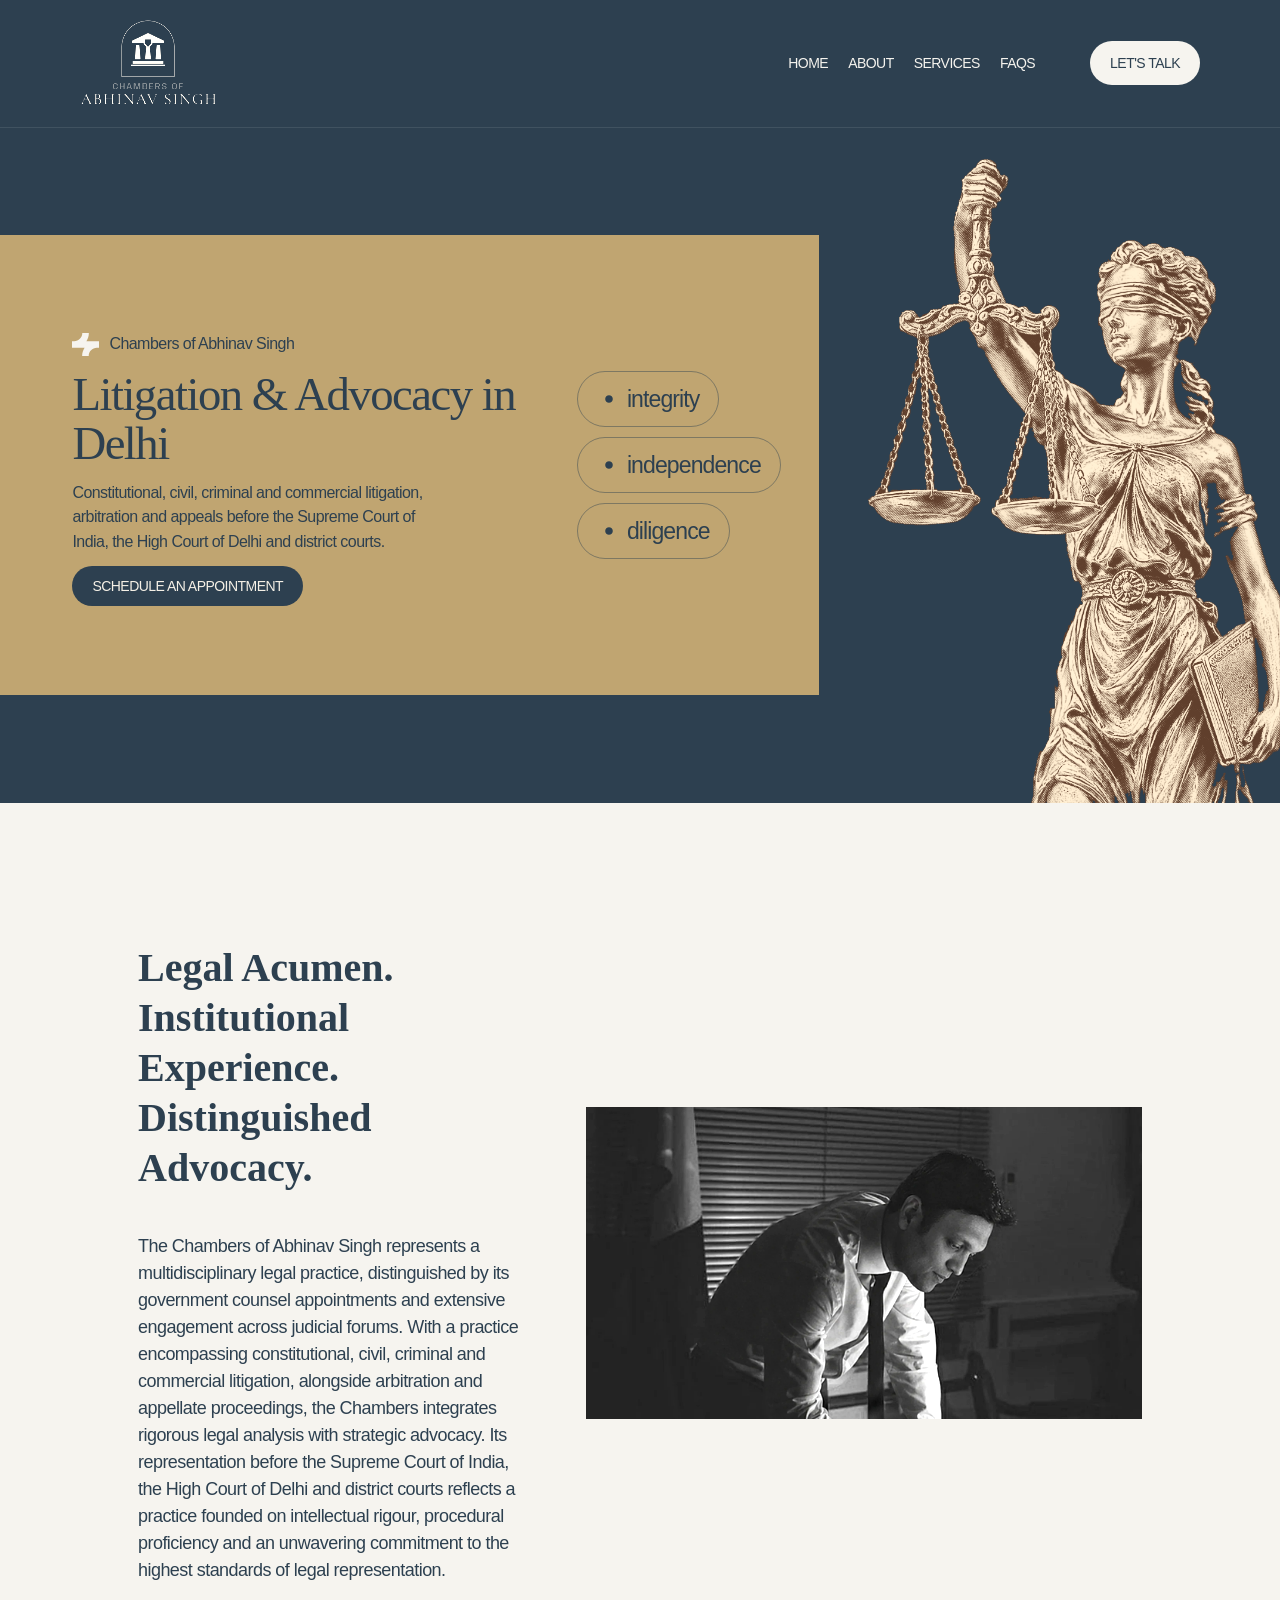
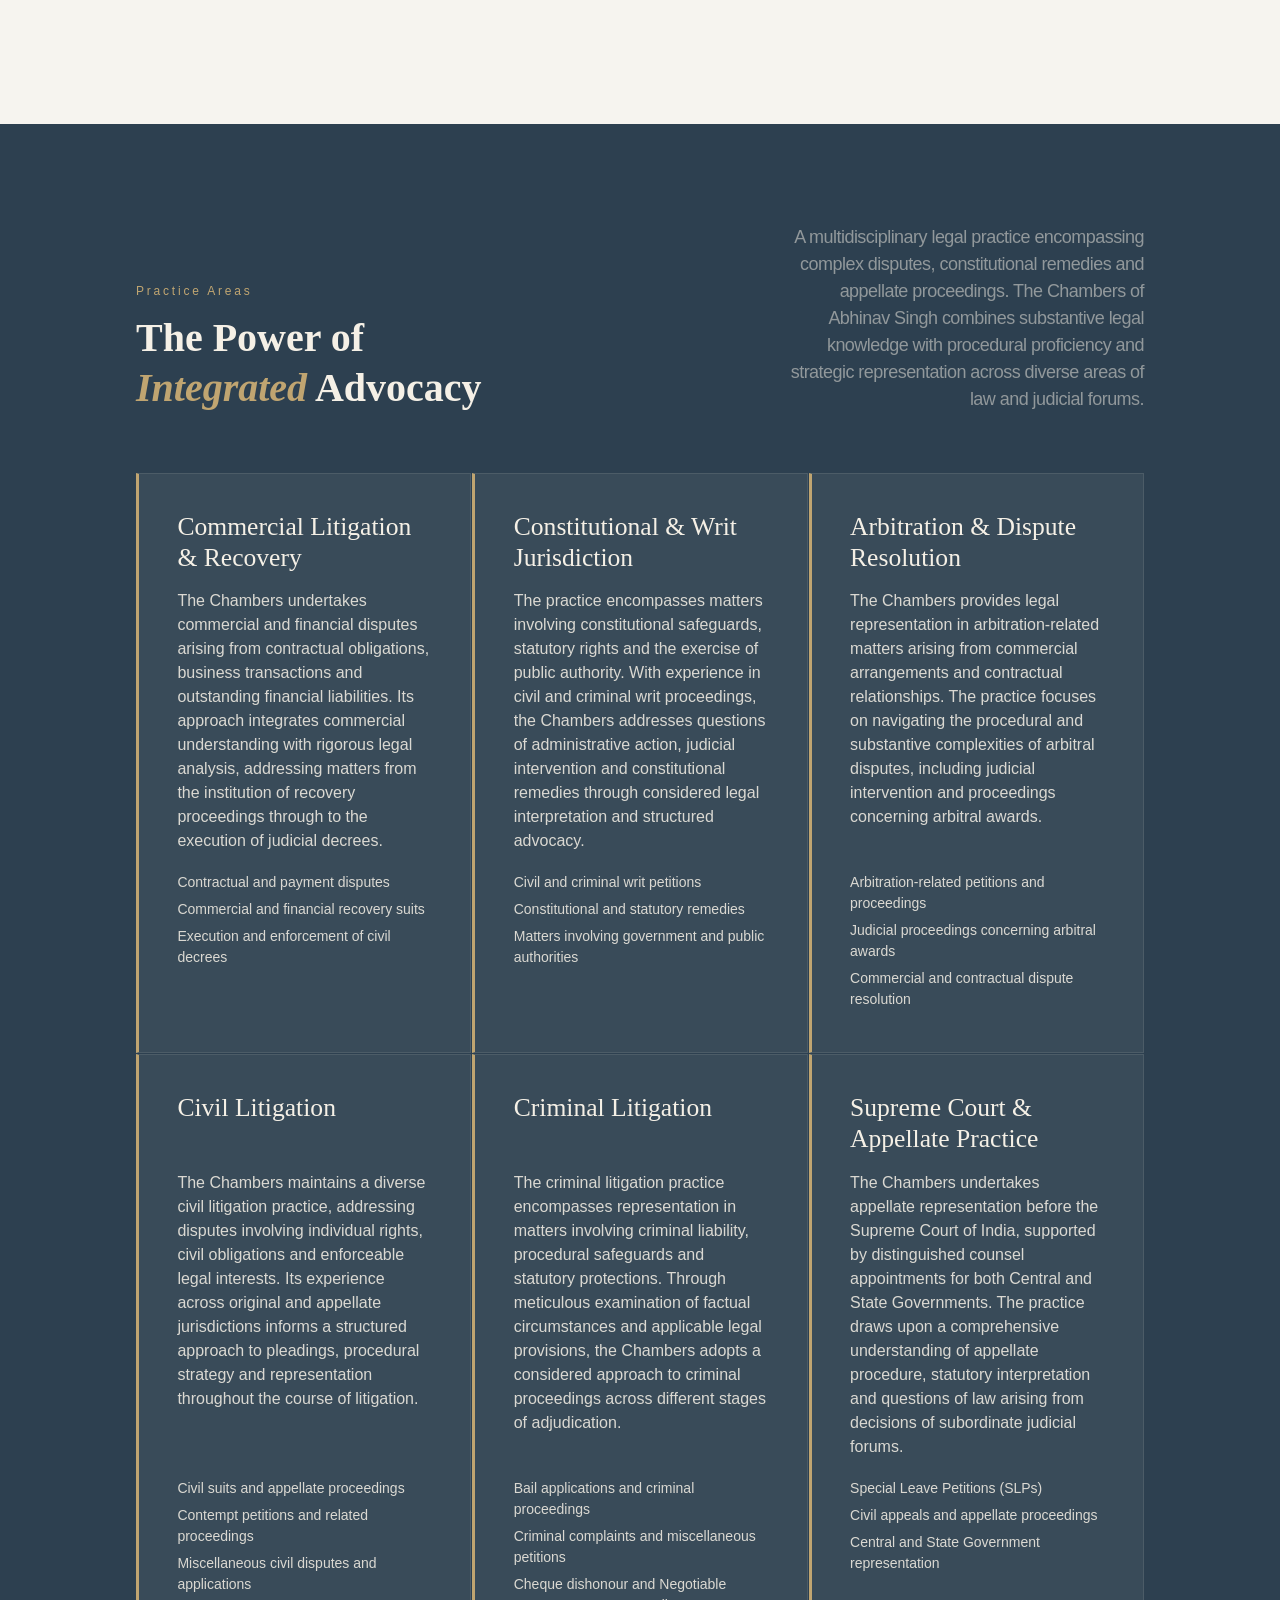
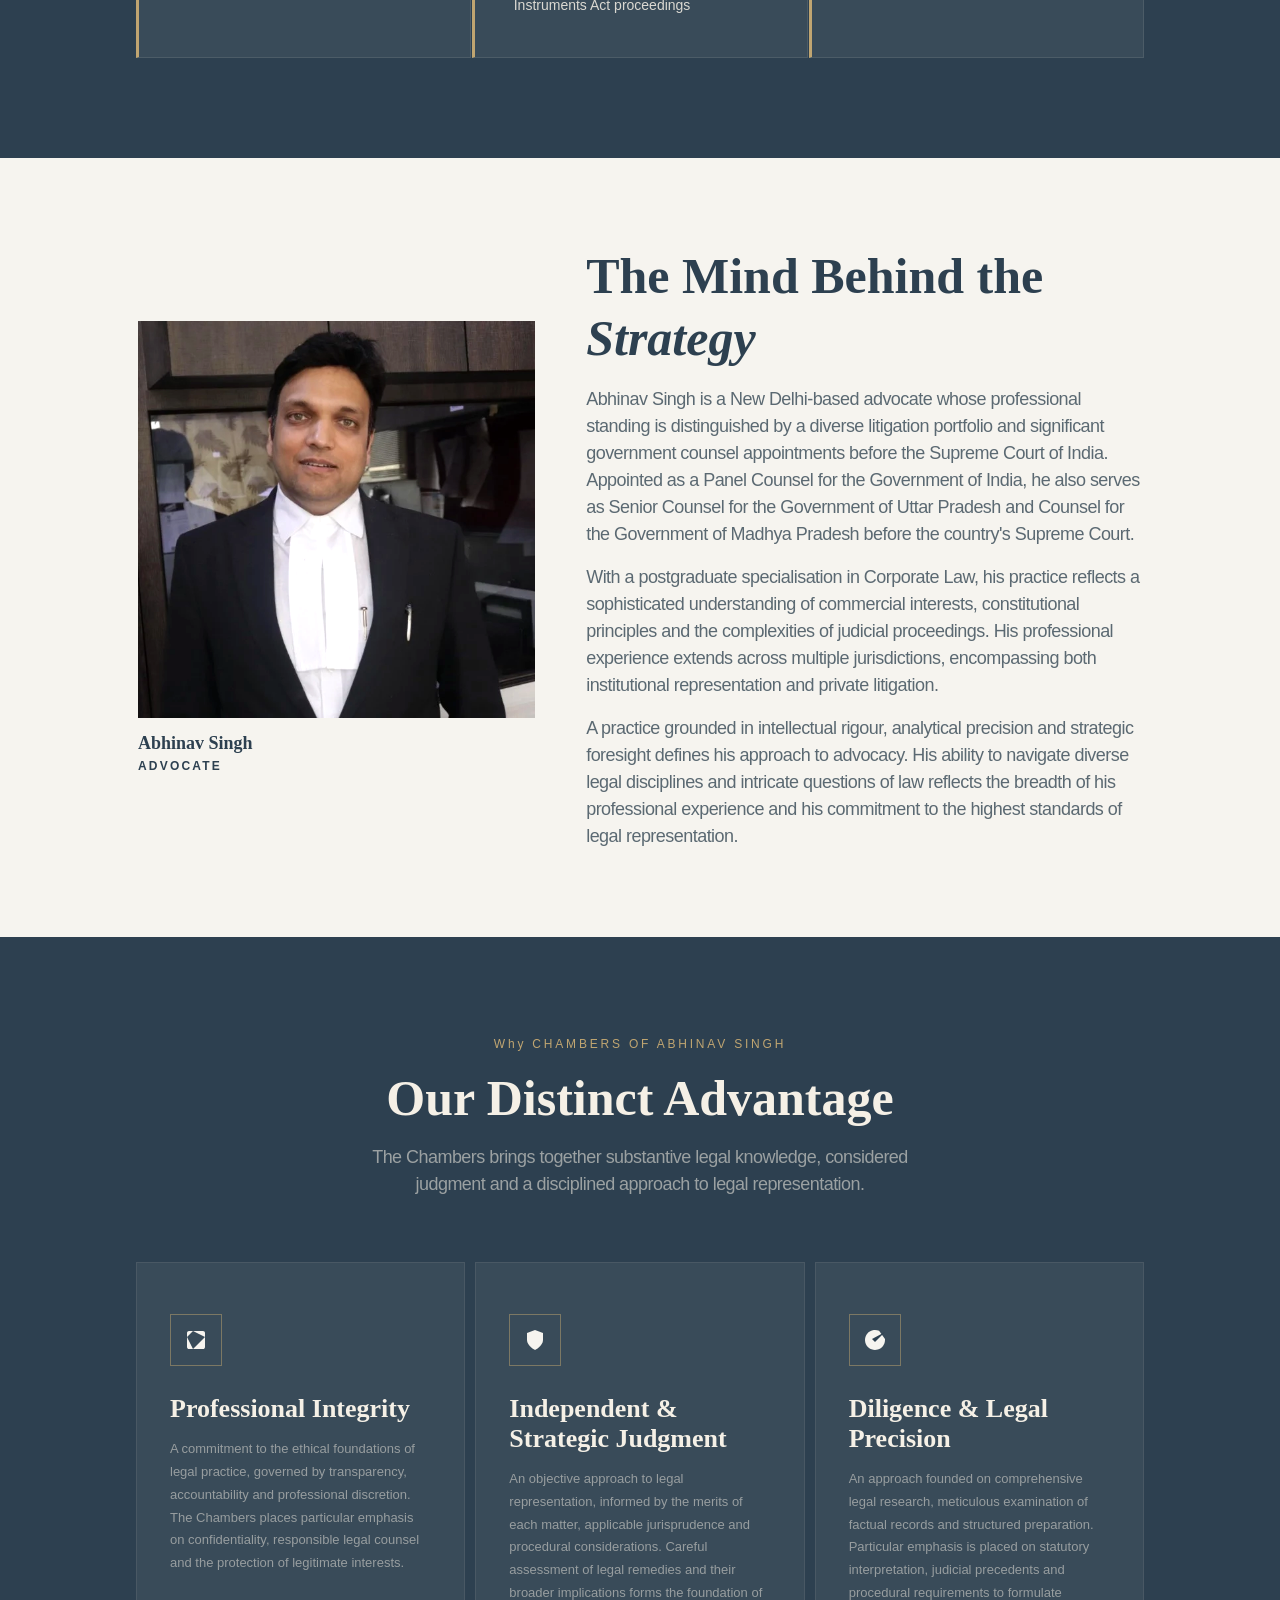
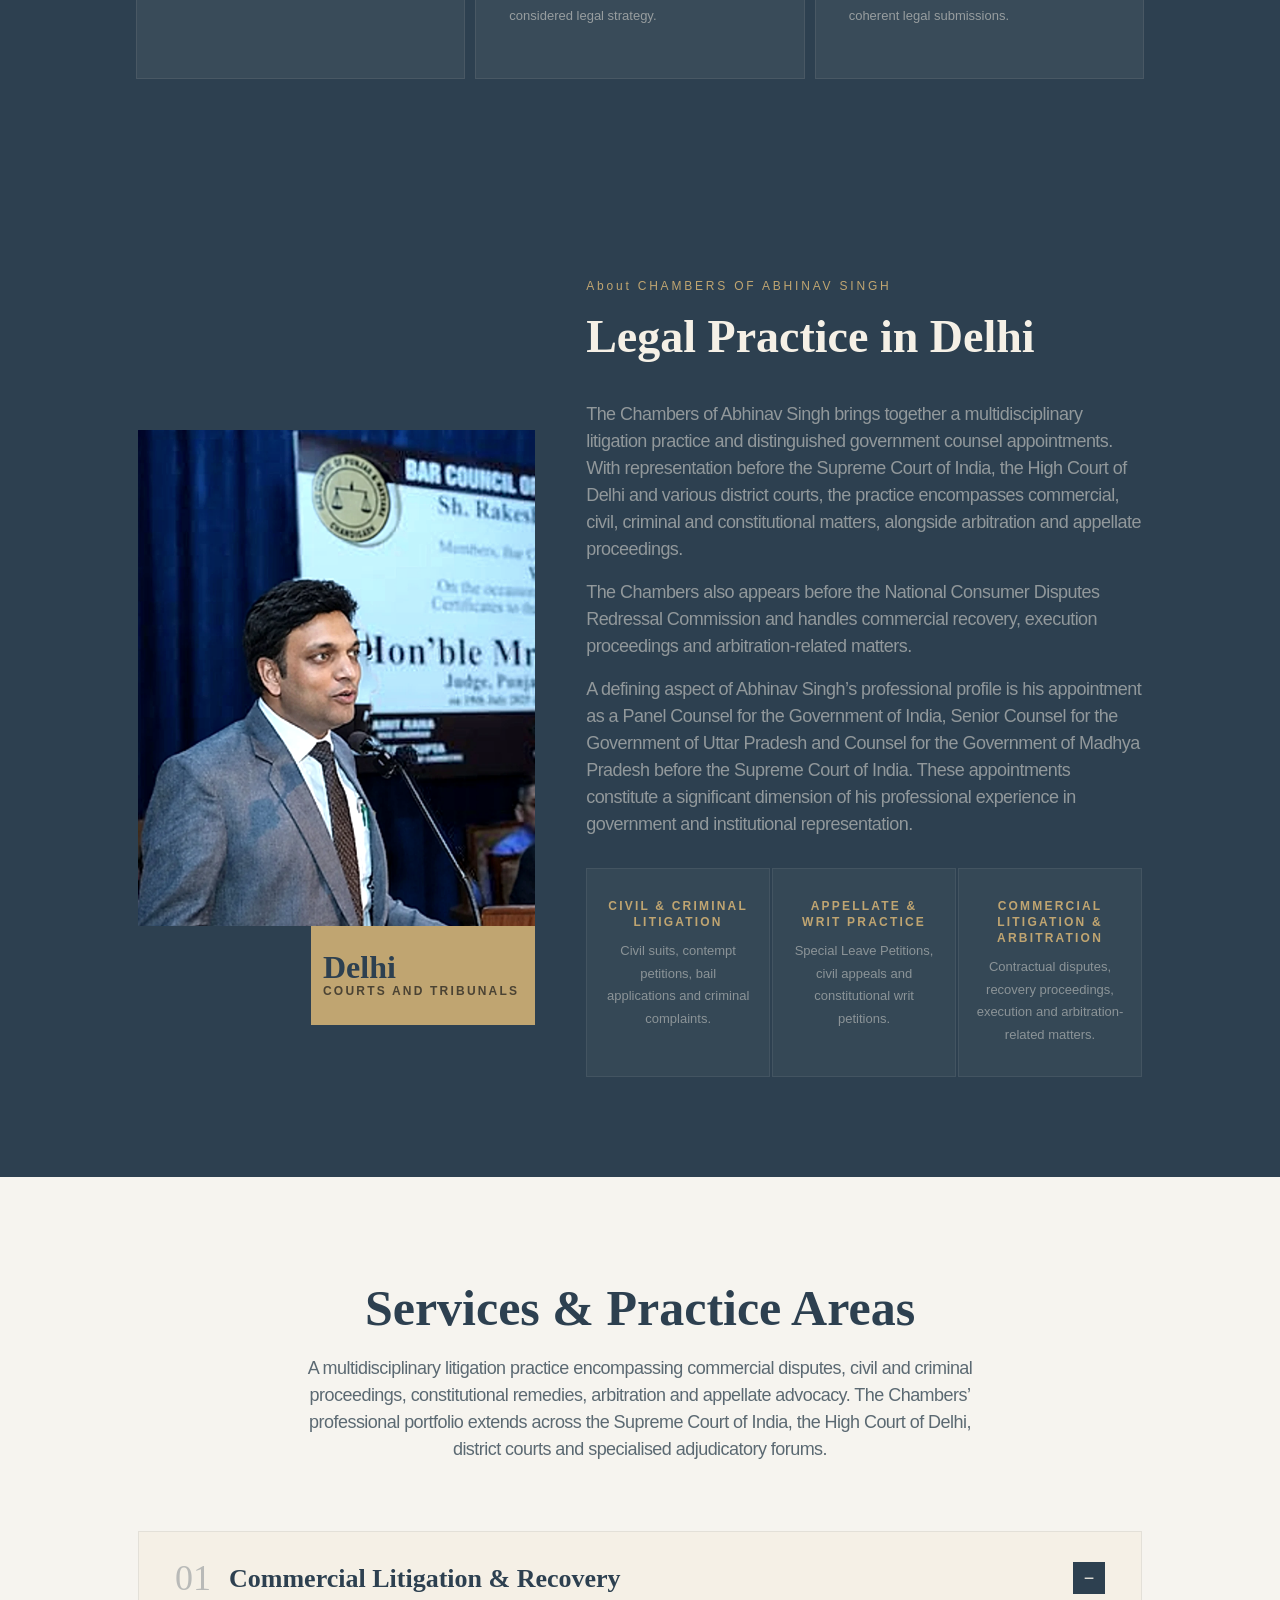
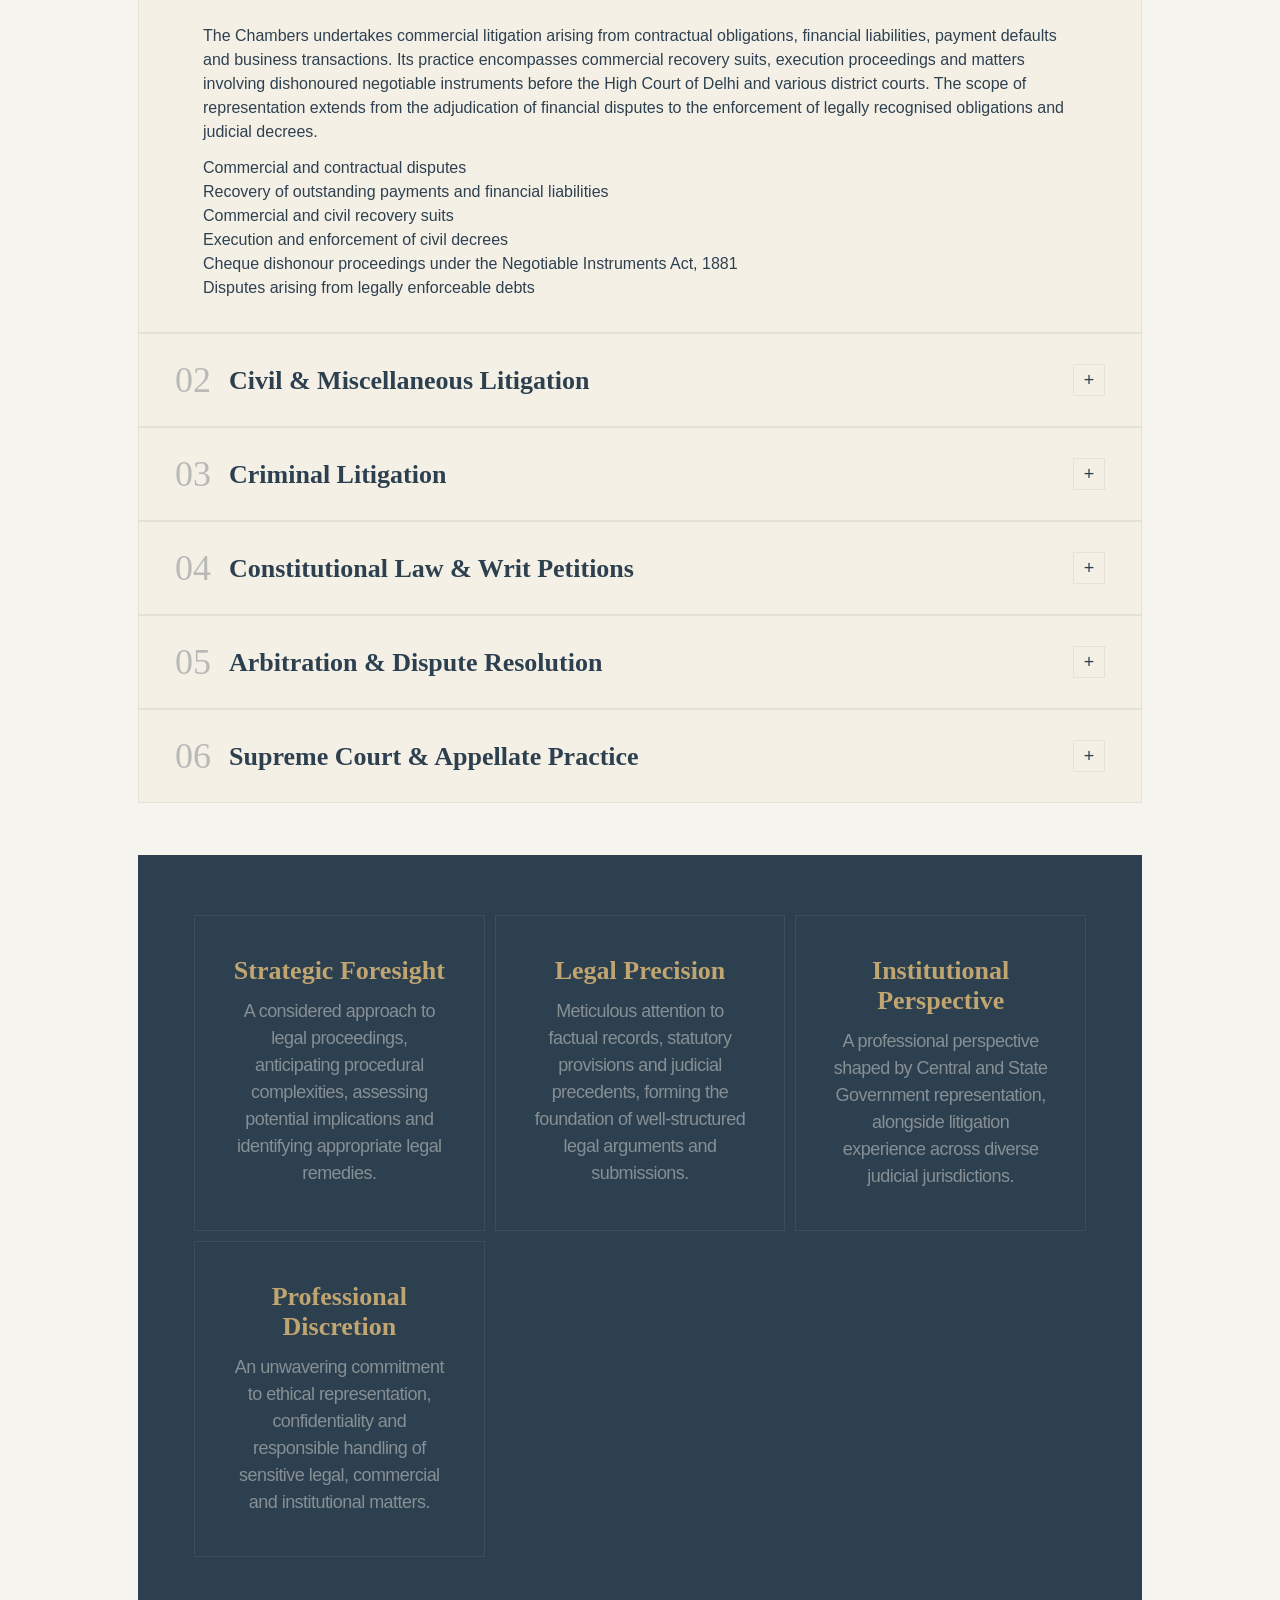
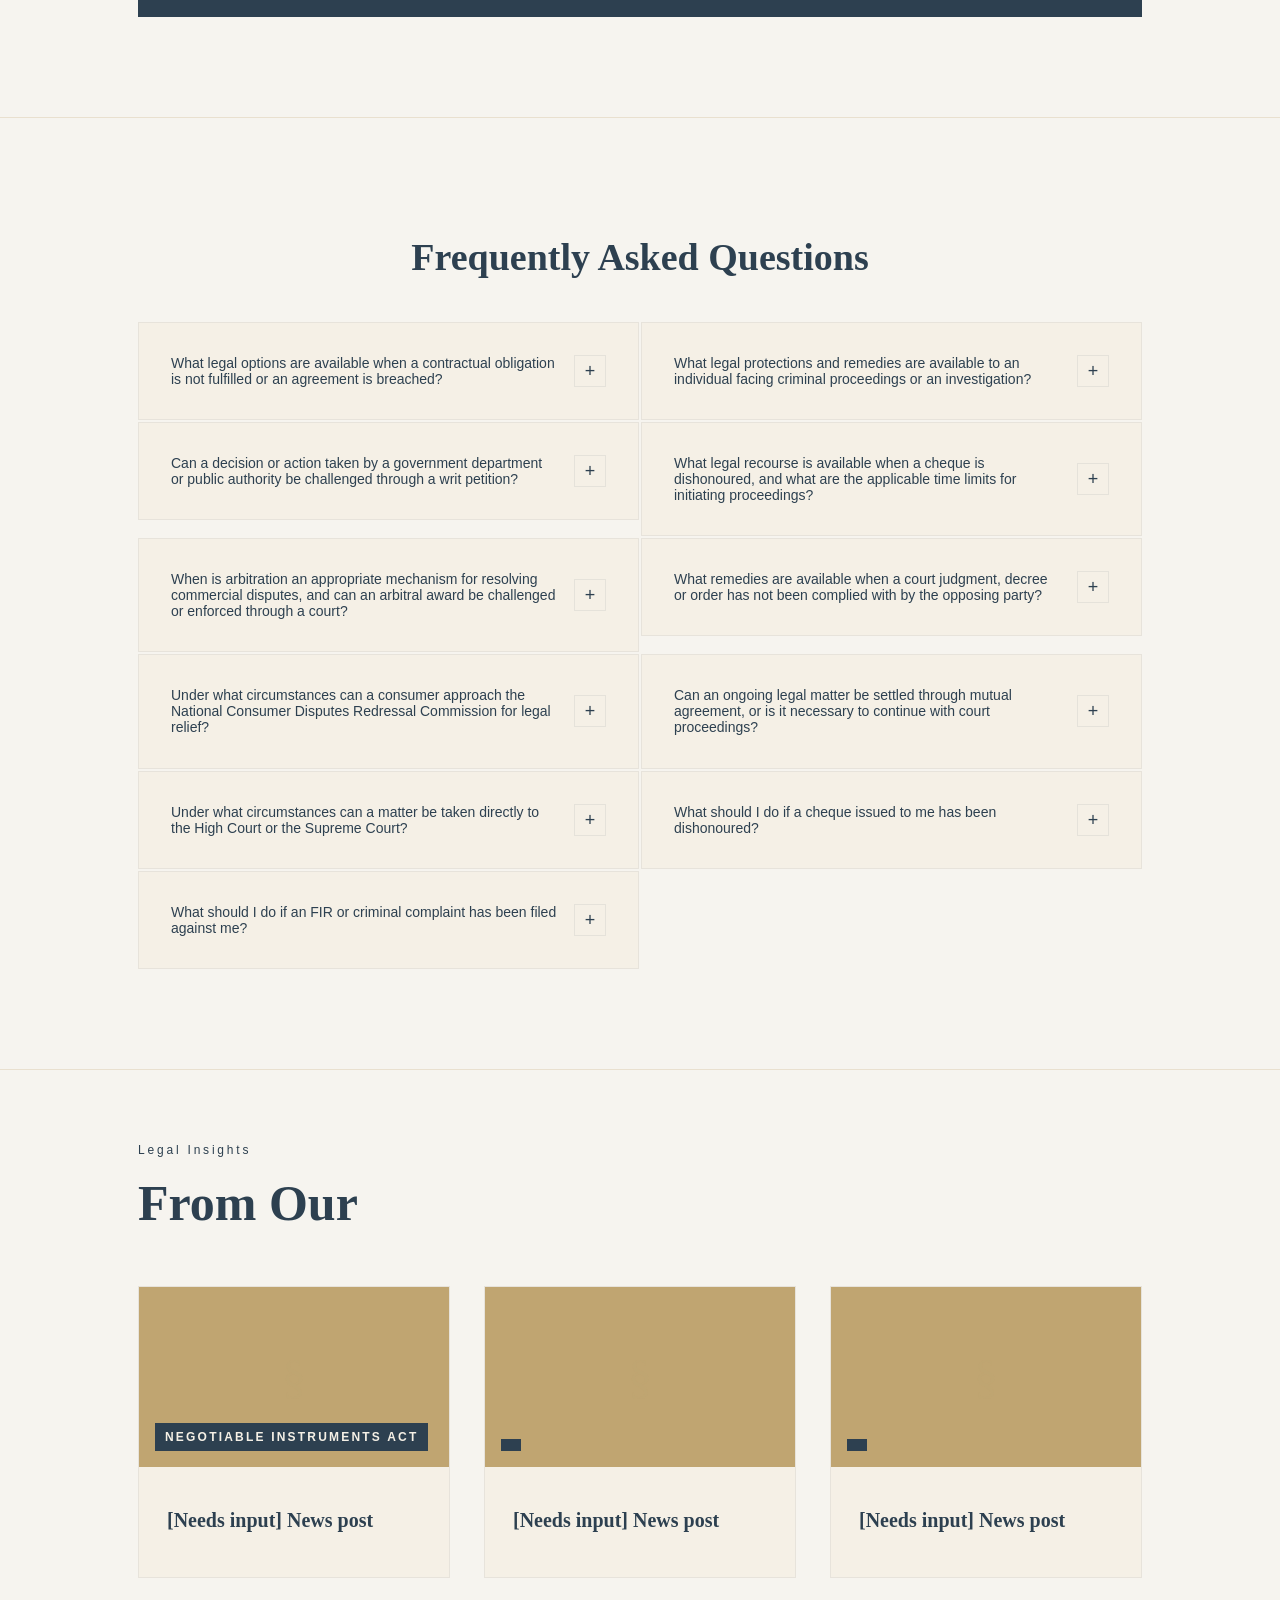
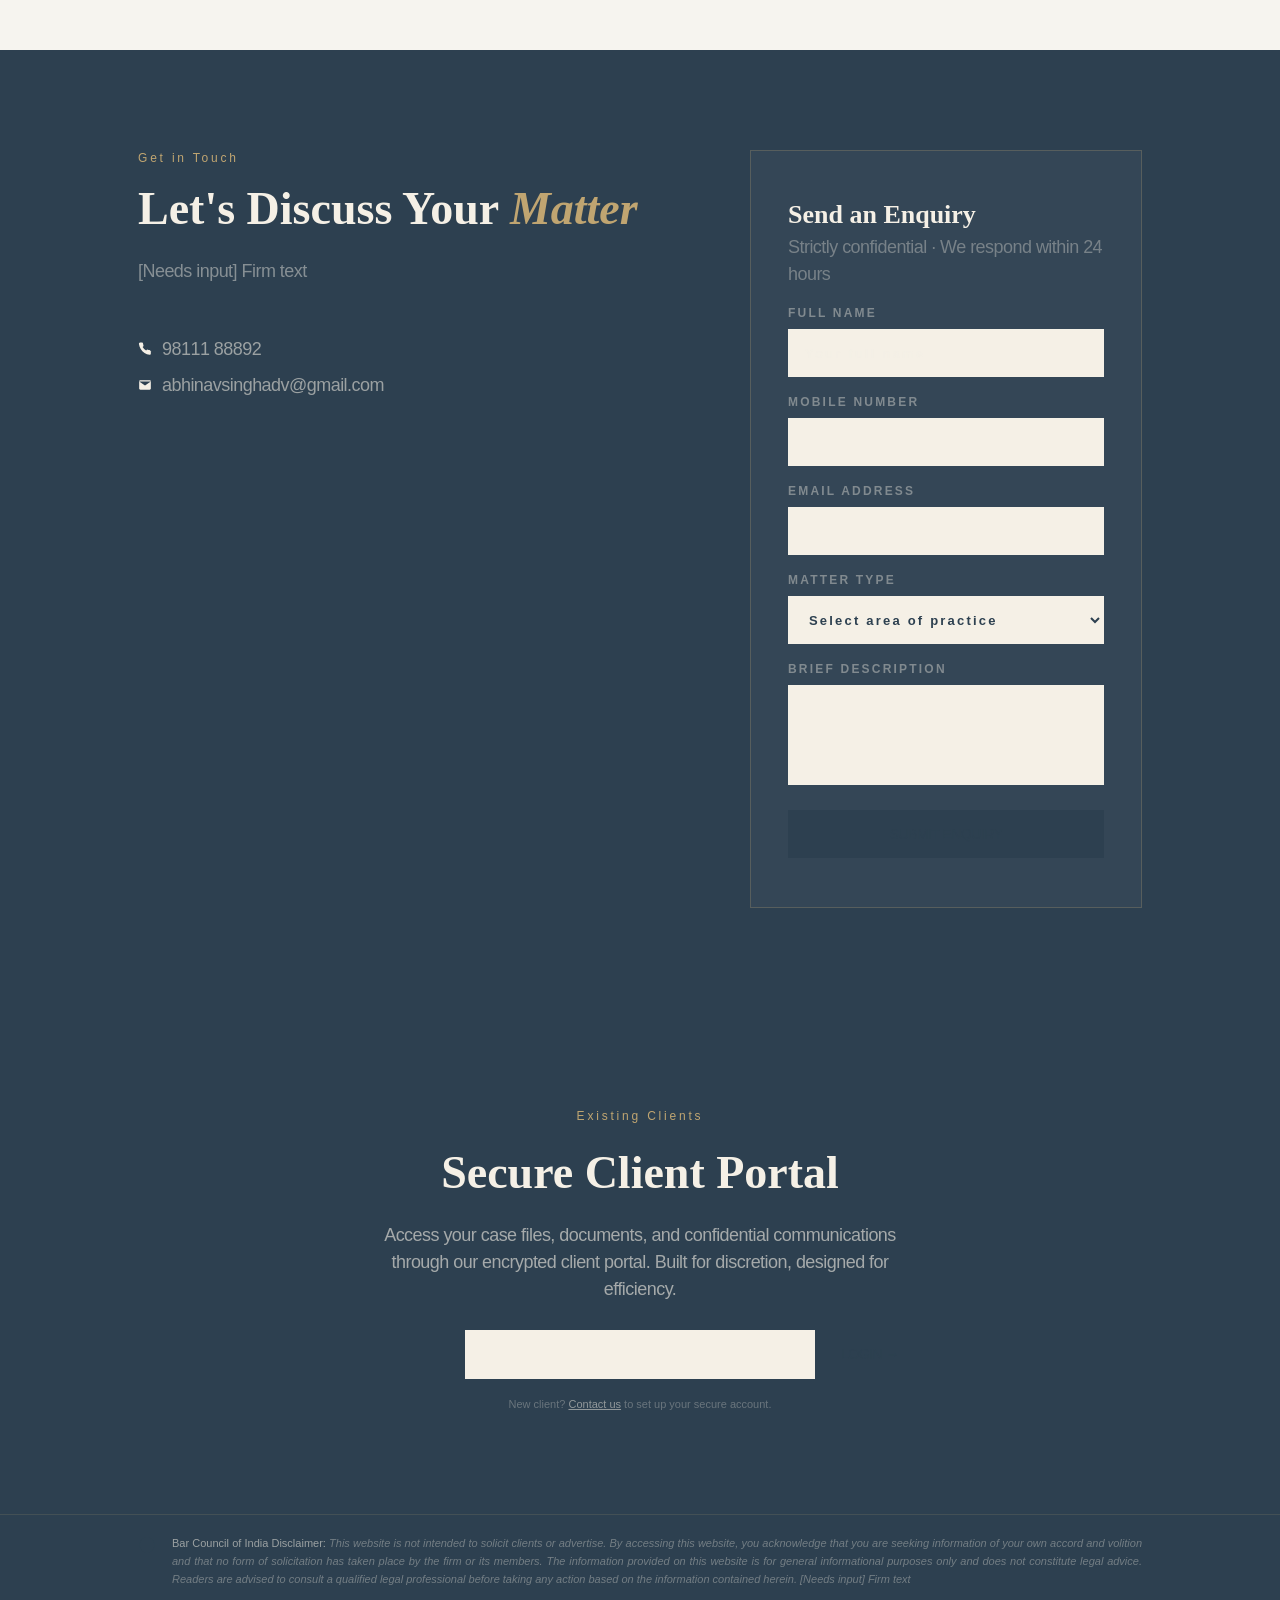
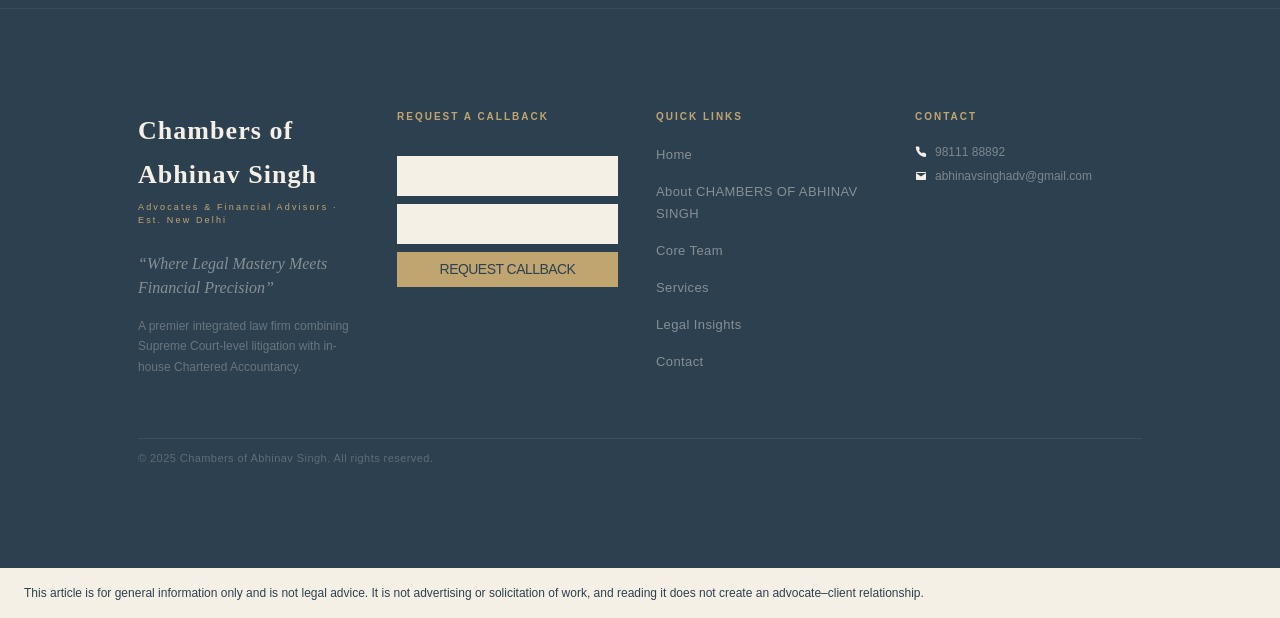
==== commit af2dc11c: "Update chambers content and align portal controls" ====
--- a/index.html
+++ b/index.html
@@ -18,36 +18,15 @@
     <a href="#contact">Let’s Talk</a>
   </nav>
 </details>
-</div></header><div class="chambers-hero-stage relative flex w-full justify-center overflow-hidden bg-[#6d2c34]"><div class="chambers-hero-art" aria-hidden="true"><img src="./assets/chambers/lady-justice.png" alt="" width="736" height="1104" fetchpriority="high"></div><div class="chambers-hero-content relative z-10 flex w-full max-w-[1570px] justify-center md:justify-start items-center px-5 sm:px-8 md:px-12 lg:px-20"><div class="chambers-hero-copy flex flex-col gap-6 md:gap-10 lg:pl-[34px]"><div class="flex flex-col gap-3 md:gap-5"><div style="opacity: 1; translate: none; rotate: none; scale: none; transform: translate(0px, 0px);" class="flex items-center gap-2.5"><img alt="" loading="lazy" width="27" height="23" decoding="async" data-nimg="1" class="shrink-0 w-5 h-4 md:w-[27px] md:h-[23px]" style="color:transparent" src="./assets/site/images/plus-icon.__q189041d8.svg"><p class="font-jost text-sm md:text-lg font-light tracking-[-0.54px] text-[#f9f5ea]">Chambers of Abhinav Singh</p></div><h1 style="opacity: 1; translate: none; rotate: none; scale: none; transform: translate(0px, 0px);" class="font-cormorant text-[42px] sm:text-[56px] md:text-[64px] lg:text-[72px] font-light leading-[1.05] tracking-[-1.5px] text-[#f9f5ea]">Litigation &amp; Advocacy in Delhi</h1><p style="opacity: 1; translate: none; rotate: none; scale: none; transform: translate(0px, 0px);" class="max-w-[360px] font-jost text-sm md:text-lg font-light leading-[27px] tracking-[-0.54px] text-[#f9f5ea]">Representation in commercial and civil disputes, criminal matters and arbitration, from Delhi’s district courts to the Supreme Court of India.</p></div><div style="opacity: 1; translate: none; rotate: none; scale: none; transform: translate(0px, 0px);"><a href="#contact" class="cursor-pointer rounded-full px-5 py-3 font-jost text-sm font-normal uppercase tracking-[-0.54px] transition-all duration-200 active:scale-[0.97] bg-[#f9f5ea] text-[#0b0b0b] shadow-[0px_1px_2px_0px_rgba(16,24,40,0.05)] hover:bg-white hover:shadow-md ">Schedule an appointment</a></div></div><div class="chambers-hero-values hidden flex-col gap-2.5"><div class="value-pill relative flex w-fit items-center gap-1.5 rounded-[50px] px-5 py-2.5 overflow-visible" style="opacity: 1; translate: none; rotate: none; scale: none; transform: translate(0px, 0px);"><img alt="" loading="lazy" width="24" height="24" decoding="async" data-nimg="1" class="size-6 shrink-0 relative z-10" style="color:transparent" src="./assets/site/images/dot-icon.__q189041d8.svg"><span class="font-jost text-[30px] font-light leading-9 tracking-[-0.9px] text-[#f9f5ea] relative z-10">integrity</span><div class="absolute inset-0 rounded-[50px] border border-[rgba(249,245,234,0.14)] z-0"></div></div><div class="value-pill relative flex w-fit items-center gap-1.5 rounded-[50px] px-5 py-2.5 overflow-visible" style="opacity: 1; translate: none; rotate: none; scale: none; transform: translate(0px, 0px);"><img alt="" loading="lazy" width="24" height="24" decoding="async" data-nimg="1" class="size-6 shrink-0 relative z-10" style="color:transparent" src="./assets/site/images/dot-icon.__q189041d8.svg"><span class="font-jost text-[30px] font-light leading-9 tracking-[-0.9px] text-[#f9f5ea] relative z-10">independence</span><div class="absolute inset-0 rounded-[50px] border border-[rgba(249,245,234,0.14)] z-0"></div></div><div class="value-pill relative flex w-fit items-center gap-1.5 rounded-[50px] px-5 py-2.5 overflow-visible" style="opacity: 1; translate: none; rotate: none; scale: none; transform: translate(0px, 0px);"><img alt="" loading="lazy" width="24" height="24" decoding="async" data-nimg="1" class="size-6 shrink-0 relative z-10" style="color:transparent" src="./assets/site/images/dot-icon.__q189041d8.svg"><span class="font-jost text-[30px] font-light leading-9 tracking-[-0.9px] text-[#f9f5ea] relative z-10">diligence</span><div class="absolute inset-0 rounded-[50px] border border-[rgba(249,245,234,0.14)] z-0"></div></div></div></div></div></section>
-<section class="flex w-full flex-col items-center justify-center bg-[#f8f3eb] px-5 sm:px-8 md:px-16 lg:px-[138px] py-16 md:py-[140px] mx-auto overflow-hidden" data-sar-section="home/s02-content" data-sar-type="content"><div class="chambers-photo-layout chambers-work-layout"><div class="flex flex-1 flex-col gap-8 md:gap-10"><h2 data-reveal="true" class="font-cormorant text-[32px] md:text-[40px] font-bold leading-tight text-[#b18d59]" style="translate: none; rotate: none; scale: none; transform: translate(0px, 0px); opacity: 1;">Defining Excellence in Law &amp; Finance</h2><p data-reveal="true" class="font-jost text-base md:text-lg font-light leading-[27px] tracking-[-0.54px] text-[#353a3c]" style="translate: none; rotate: none; scale: none; transform: translate(0px, 0px); opacity: 1;">A commercial dispute can turn on a contract, a payment record or the terms of an award. The Chambers handles recovery suits and arbitration as well as civil and criminal litigation, with appearances before the High Court of Delhi, the Supreme Court of India and Delhi’s district courts.</p></div><div class="w-full"><div data-reveal="true" class="chambers-photo-frame chambers-work-frame" style="translate: none; rotate: none; scale: none; transform: translate(0px, 0px); opacity: 1;"><img alt="Abhinav Singh reviewing documents" loading="lazy" decoding="async" data-nimg="fill" class="chambers-work-photo object-cover" style="position:absolute;height:100%;width:100%;left:0;top:0;right:0;bottom:0;color:transparent" src="./assets/chambers/abhinav-at-work.webp"></div></div></div></section>
-<section id="services" class="flex w-full flex-col items-center justify-center bg-[#1a1a1a] px-5 sm:px-8 md:px-16 lg:px-[136px] py-16 md:py-[100px] mx-auto overflow-hidden" data-sar-section="home/s03-cards" data-sar-type="cards"><div class="flex w-full flex-col gap-10 md:gap-[60px]"><div class="flex flex-col md:flex-row items-start md:items-end justify-between gap-6 md:gap-8"><div data-reveal="true" class="flex w-full md:w-[388px] flex-col gap-3.5" style="translate: none; rotate: none; scale: none; transform: translate(0px, 0px); opacity: 1;"><p class="font-jost text-xs tracking-[2.8px] text-[#b8935a]">Practice Areas</p><h2 class="font-cormorant text-[24px] md:text-[40px] font-semibold leading-tight text-white">The Power of  <span class="font-cormorant italic text-[#b8935a]">Integrated</span> Advocacy</h2></div><p data-reveal="true" class="w-full md:w-[368px] md:text-right font-jost text-base md:text-lg font-light leading-[27px] tracking-[-0.54px] text-white/50" style="translate: none; rotate: none; scale: none; transform: translate(0px, 0px); opacity: 1;">Explore the Chambers’ work in commercial and civil recovery, writ petitions and arbitration.</p></div><div class="chambers-practice-grid">
-<article class="chambers-practice-card">
-  <h3>Commercial Recovery</h3>
-  <p>Representation in suits to recover unpaid sums and proceedings to enforce civil decrees.</p>
-  <ul>
-<li class="py-[3px]">Contractual and payment disputes</li>
-<li class="py-[3px]">Commercial and civil recovery suits</li>
-<li class="py-[3px]">Execution of decrees</li>
-</ul>
-</article>
-<article class="chambers-practice-card">
-  <h3>Writ Petitions</h3>
-  <p>Civil and criminal writ petitions, primarily before the High Court of Delhi.</p>
-  <ul>
-<li class="py-[3px]">Constitutional remedies</li>
-<li class="py-[3px]">Civil and criminal writ proceedings</li>
-<li class="py-[3px]">High Court of Delhi</li>
-</ul>
-</article>
-<article class="chambers-practice-card">
-  <h3>Arbitration</h3>
-  <p>Representation in arbitration-related petitions and proceedings involving arbitral awards.</p>
-  <ul>
-<li class="py-[3px]">Arbitration-related petitions</li>
-<li class="py-[3px]">Challenges to arbitral awards</li>
-<li class="py-[3px]">Enforcement of awards</li>
-</ul>
-</article>
+</div></header><div class="chambers-hero-stage relative flex w-full justify-center overflow-hidden bg-[#6d2c34]"><div class="chambers-hero-art" aria-hidden="true"><img src="./assets/chambers/lady-justice.png" alt="" width="736" height="1104" fetchpriority="high"></div><div class="chambers-hero-content relative z-10 flex w-full max-w-[1570px] justify-center md:justify-start items-center px-5 sm:px-8 md:px-12 lg:px-20"><div class="chambers-hero-copy flex flex-col gap-6 md:gap-10 lg:pl-[34px]"><div class="flex flex-col gap-3 md:gap-5"><div style="opacity: 1; translate: none; rotate: none; scale: none; transform: translate(0px, 0px);" class="flex items-center gap-2.5"><img alt="" loading="lazy" width="27" height="23" decoding="async" data-nimg="1" class="shrink-0 w-5 h-4 md:w-[27px] md:h-[23px]" style="color:transparent" src="./assets/site/images/plus-icon.__q189041d8.svg"><p class="font-jost text-sm md:text-lg font-light tracking-[-0.54px] text-[#f9f5ea]">Chambers of Abhinav Singh</p></div><h1 style="opacity: 1; translate: none; rotate: none; scale: none; transform: translate(0px, 0px);" class="font-cormorant text-[42px] sm:text-[56px] md:text-[64px] lg:text-[72px] font-light leading-[1.05] tracking-[-1.5px] text-[#f9f5ea]">Litigation &amp; Advocacy in Delhi</h1><p style="opacity: 1; translate: none; rotate: none; scale: none; transform: translate(0px, 0px);" class="max-w-[360px] font-jost text-sm md:text-lg font-light leading-[27px] tracking-[-0.54px] text-[#f9f5ea]">Constitutional, civil, criminal and commercial litigation, arbitration and appeals before the Supreme Court of India, the High Court of Delhi and district courts.</p></div><div style="opacity: 1; translate: none; rotate: none; scale: none; transform: translate(0px, 0px);"><a href="#contact" class="cursor-pointer rounded-full px-5 py-3 font-jost text-sm font-normal uppercase tracking-[-0.54px] transition-all duration-200 active:scale-[0.97] bg-[#f9f5ea] text-[#0b0b0b] shadow-[0px_1px_2px_0px_rgba(16,24,40,0.05)] hover:bg-white hover:shadow-md ">Schedule an appointment</a></div></div><div class="chambers-hero-values hidden flex-col gap-2.5"><div class="value-pill relative flex w-fit items-center gap-1.5 rounded-[50px] px-5 py-2.5 overflow-visible" style="opacity: 1; translate: none; rotate: none; scale: none; transform: translate(0px, 0px);"><img alt="" loading="lazy" width="24" height="24" decoding="async" data-nimg="1" class="size-6 shrink-0 relative z-10" style="color:transparent" src="./assets/site/images/dot-icon.__q189041d8.svg"><span class="font-jost text-[30px] font-light leading-9 tracking-[-0.9px] text-[#f9f5ea] relative z-10">integrity</span><div class="absolute inset-0 rounded-[50px] border border-[rgba(249,245,234,0.14)] z-0"></div></div><div class="value-pill relative flex w-fit items-center gap-1.5 rounded-[50px] px-5 py-2.5 overflow-visible" style="opacity: 1; translate: none; rotate: none; scale: none; transform: translate(0px, 0px);"><img alt="" loading="lazy" width="24" height="24" decoding="async" data-nimg="1" class="size-6 shrink-0 relative z-10" style="color:transparent" src="./assets/site/images/dot-icon.__q189041d8.svg"><span class="font-jost text-[30px] font-light leading-9 tracking-[-0.9px] text-[#f9f5ea] relative z-10">independence</span><div class="absolute inset-0 rounded-[50px] border border-[rgba(249,245,234,0.14)] z-0"></div></div><div class="value-pill relative flex w-fit items-center gap-1.5 rounded-[50px] px-5 py-2.5 overflow-visible" style="opacity: 1; translate: none; rotate: none; scale: none; transform: translate(0px, 0px);"><img alt="" loading="lazy" width="24" height="24" decoding="async" data-nimg="1" class="size-6 shrink-0 relative z-10" style="color:transparent" src="./assets/site/images/dot-icon.__q189041d8.svg"><span class="font-jost text-[30px] font-light leading-9 tracking-[-0.9px] text-[#f9f5ea] relative z-10">diligence</span><div class="absolute inset-0 rounded-[50px] border border-[rgba(249,245,234,0.14)] z-0"></div></div></div></div></div></section>
+<section class="flex w-full flex-col items-center justify-center bg-[#f8f3eb] px-5 sm:px-8 md:px-16 lg:px-[138px] py-16 md:py-[140px] mx-auto overflow-hidden" data-sar-section="home/s02-content" data-sar-type="content"><div class="chambers-photo-layout chambers-work-layout"><div class="flex flex-1 flex-col gap-8 md:gap-10"><h2 data-reveal="true" class="font-cormorant text-[32px] md:text-[40px] font-bold leading-tight text-[#b18d59]" style="translate: none; rotate: none; scale: none; transform: translate(0px, 0px); opacity: 1;">Legal Acumen. Institutional Experience. Distinguished Advocacy.</h2><p data-reveal="true" class="font-jost text-base md:text-lg font-light leading-[27px] tracking-[-0.54px] text-[#353a3c]" style="translate: none; rotate: none; scale: none; transform: translate(0px, 0px); opacity: 1;">The Chambers of Abhinav Singh represents a multidisciplinary legal practice, distinguished by its government counsel appointments and extensive engagement across judicial forums. With a practice encompassing constitutional, civil, criminal and commercial litigation, alongside arbitration and appellate proceedings, the Chambers integrates rigorous legal analysis with strategic advocacy. Its representation before the Supreme Court of India, the High Court of Delhi and district courts reflects a practice founded on intellectual rigour, procedural proficiency and an unwavering commitment to the highest standards of legal representation.</p></div><div class="w-full"><div data-reveal="true" class="chambers-photo-frame chambers-work-frame" style="translate: none; rotate: none; scale: none; transform: translate(0px, 0px); opacity: 1;"><img alt="Abhinav Singh reviewing documents" loading="lazy" decoding="async" data-nimg="fill" class="chambers-work-photo object-cover" style="position:absolute;height:100%;width:100%;left:0;top:0;right:0;bottom:0;color:transparent" src="./assets/chambers/abhinav-at-work.webp"></div></div></div></section>
+<section id="services" class="flex w-full flex-col items-center justify-center bg-[#1a1a1a] px-5 sm:px-8 md:px-16 lg:px-[136px] py-16 md:py-[100px] mx-auto overflow-hidden" data-sar-section="home/s03-cards" data-sar-type="cards"><div class="flex w-full flex-col gap-10 md:gap-[60px]"><div class="flex flex-col md:flex-row items-start md:items-end justify-between gap-6 md:gap-8"><div data-reveal="true" class="flex w-full md:w-[388px] flex-col gap-3.5" style="translate: none; rotate: none; scale: none; transform: translate(0px, 0px); opacity: 1;"><p class="font-jost text-xs tracking-[2.8px] text-[#b8935a]">Practice Areas</p><h2 class="font-cormorant text-[24px] md:text-[40px] font-semibold leading-tight text-white">The Power of  <span class="font-cormorant italic text-[#b8935a]">Integrated</span> Advocacy</h2></div><p data-reveal="true" class="w-full md:w-[368px] md:text-right font-jost text-base md:text-lg font-light leading-[27px] tracking-[-0.54px] text-white/50" style="translate: none; rotate: none; scale: none; transform: translate(0px, 0px); opacity: 1;">A multidisciplinary legal practice encompassing complex disputes, constitutional remedies and appellate proceedings. The Chambers of Abhinav Singh combines substantive legal knowledge with procedural proficiency and strategic representation across diverse areas of law and judicial forums.</p></div><div class="chambers-practice-grid">
+<article class="chambers-practice-card"><h3>Commercial Litigation &amp; Recovery</h3><p>The Chambers undertakes commercial and financial disputes arising from contractual obligations, business transactions and outstanding financial liabilities. Its approach integrates commercial understanding with rigorous legal analysis, addressing matters from the institution of recovery proceedings through to the execution of judicial decrees.</p><ul><li class="py-[3px]">Contractual and payment disputes</li><li class="py-[3px]">Commercial and financial recovery suits</li><li class="py-[3px]">Execution and enforcement of civil decrees</li></ul></article>
+<article class="chambers-practice-card"><h3>Constitutional &amp; Writ Jurisdiction</h3><p>The practice encompasses matters involving constitutional safeguards, statutory rights and the exercise of public authority. With experience in civil and criminal writ proceedings, the Chambers addresses questions of administrative action, judicial intervention and constitutional remedies through considered legal interpretation and structured advocacy.</p><ul><li class="py-[3px]">Civil and criminal writ petitions</li><li class="py-[3px]">Constitutional and statutory remedies</li><li class="py-[3px]">Matters involving government and public authorities</li></ul></article>
+<article class="chambers-practice-card"><h3>Arbitration &amp; Dispute Resolution</h3><p>The Chambers provides legal representation in arbitration-related matters arising from commercial arrangements and contractual relationships. The practice focuses on navigating the procedural and substantive complexities of arbitral disputes, including judicial intervention and proceedings concerning arbitral awards.</p><ul><li class="py-[3px]">Arbitration-related petitions and proceedings</li><li class="py-[3px]">Judicial proceedings concerning arbitral awards</li><li class="py-[3px]">Commercial and contractual dispute resolution</li></ul></article>
+<article class="chambers-practice-card"><h3>Civil Litigation</h3><p>The Chambers maintains a diverse civil litigation practice, addressing disputes involving individual rights, civil obligations and enforceable legal interests. Its experience across original and appellate jurisdictions informs a structured approach to pleadings, procedural strategy and representation throughout the course of litigation.</p><ul><li class="py-[3px]">Civil suits and appellate proceedings</li><li class="py-[3px]">Contempt petitions and related proceedings</li><li class="py-[3px]">Miscellaneous civil disputes and applications</li></ul></article>
+<article class="chambers-practice-card"><h3>Criminal Litigation</h3><p>The criminal litigation practice encompasses representation in matters involving criminal liability, procedural safeguards and statutory protections. Through meticulous examination of factual circumstances and applicable legal provisions, the Chambers adopts a considered approach to criminal proceedings across different stages of adjudication.</p><ul><li class="py-[3px]">Bail applications and criminal proceedings</li><li class="py-[3px]">Criminal complaints and miscellaneous petitions</li><li class="py-[3px]">Cheque dishonour and Negotiable Instruments Act proceedings</li></ul></article>
+<article class="chambers-practice-card"><h3>Supreme Court &amp; Appellate Practice</h3><p>The Chambers undertakes appellate representation before the Supreme Court of India, supported by distinguished counsel appointments for both Central and State Governments. The practice draws upon a comprehensive understanding of appellate procedure, statutory interpretation and questions of law arising from decisions of subordinate judicial forums.</p><ul><li class="py-[3px]">Special Leave Petitions (SLPs)</li><li class="py-[3px]">Civil appeals and appellate proceedings</li><li class="py-[3px]">Central and State Government representation</li></ul></article>
 </div></div></section>
 <section id="team" class="flex w-full flex-col items-center justify-center bg-[#f8f3eb] px-5 sm:px-8 md:px-16 lg:px-[138px] py-14 md:py-[87px] mx-auto overflow-hidden" data-sar-section="home/s04-gallery" data-sar-type="gallery">
 <div class="chambers-team-layout">
@@ -57,17 +36,22 @@
   </figure>
   <div class="chambers-team-copy">
     <h2 class="font-cormorant text-[36px] md:text-[50px] font-semibold leading-tight text-[#1a1a1a]">The Mind Behind the <span class="font-cormorant italic text-[#6b1f2a]">Strategy</span></h2>
-    <p data-reveal="true" class="w-full font-jost text-base md:text-lg font-light leading-[27px] tracking-[-0.54px] text-[#666]" style="translate: none; rotate: none; scale: none; transform: translate(0px, 0px); opacity: 1;">Abhinav Singh is a Delhi-based advocate whose practice spans commercial recovery, writ petitions, arbitration and civil and criminal litigation. He also appears in family courts and before consumer dispute commissions.</p>
+    <p data-reveal="true" class="w-full font-jost text-base md:text-lg font-light leading-[27px] tracking-[-0.54px] text-[#666]" style="translate: none; rotate: none; scale: none; transform: translate(0px, 0px); opacity: 1;">Abhinav Singh is a New Delhi-based advocate whose professional standing is distinguished by a diverse litigation portfolio and significant government counsel appointments before the Supreme Court of India. Appointed as a Panel Counsel for the Government of India, he also serves as Senior Counsel for the Government of Uttar Pradesh and Counsel for the Government of Madhya Pradesh before the country&#x27;s Supreme Court.</p><p data-reveal="true" class="w-full font-jost text-base md:text-lg font-light leading-[27px] tracking-[-0.54px] text-[#666]" style="translate: none; rotate: none; scale: none; transform: translate(0px, 0px); opacity: 1;">With a postgraduate specialisation in Corporate Law, his practice reflects a sophisticated understanding of commercial interests, constitutional principles and the complexities of judicial proceedings. His professional experience extends across multiple jurisdictions, encompassing both institutional representation and private litigation.</p><p data-reveal="true" class="w-full font-jost text-base md:text-lg font-light leading-[27px] tracking-[-0.54px] text-[#666]" style="translate: none; rotate: none; scale: none; transform: translate(0px, 0px); opacity: 1;">A practice grounded in intellectual rigour, analytical precision and strategic foresight defines his approach to advocacy. His ability to navigate diverse legal disciplines and intricate questions of law reflects the breadth of his professional experience and his commitment to the highest standards of legal representation.</p>
   </div>
 </div>
 </section>
-<section class="flex w-full flex-col items-center justify-center bg-[#6b1f2a] px-5 sm:px-8 md:px-16 lg:px-[136px] py-14 md:py-[99px] mx-auto overflow-hidden" data-sar-section="home/s05-content" data-sar-type="content"><div class="flex w-full flex-col gap-12 md:gap-16"><div class="flex flex-col items-center gap-[15px] text-center"><p data-reveal="true" class="font-jost text-xs tracking-[2.8px] text-[#b8935a]" style="translate: none; rotate: none; scale: none; transform: translate(0px, 0px); opacity: 1;">Why CHAMBERS OF ABHINAV SINGH</p><h2 data-reveal="true" class="font-cormorant text-[36px] md:text-[50px] font-semibold leading-tight text-white" style="translate: none; rotate: none; scale: none; transform: translate(0px, 0px); opacity: 1;">Our Distinct Advantage</h2><p data-reveal="true" class="max-w-[568px] font-jost text-base md:text-lg font-light leading-[27px] tracking-[-0.54px] text-white/55" style="translate: none; rotate: none; scale: none; transform: translate(0px, 0px); opacity: 1;">Integrity · Independence · Diligence · Discretion</p></div><div class="grid grid-cols-1 sm:grid-cols-2 lg:grid-cols-3 gap-4 md:gap-2.5"><div data-reveal="true" class="group flex flex-col border border-white/[0.08] bg-white/[0.06] px-6 sm:px-[33px] py-10 md:py-[51px] transition-colors duration-300 hover:bg-white/[0.1]" style="translate: none; rotate: none; scale: none; transform: translate(0px, 0px); opacity: 1;"><div class="flex flex-col gap-7"><div class="relative size-[52px] border border-[rgba(184,147,90,0.5)] transition-all duration-300 group-hover:border-[rgba(184,147,90,0.9)] group-hover:scale-105"><img alt="" loading="lazy" width="24" height="24" decoding="async" data-nimg="1" class="absolute left-[13px] top-[13px]" style="color:transparent" src="./assets/site/images/why-icon-1.__q189041d8.svg"></div><div class="flex flex-col gap-3.5"><h3 class="font-cormorant text-[22px] md:text-[26px] font-semibold leading-[29.9px] text-white">Integrity</h3><p class="font-jost text-[13px] font-light leading-[22.75px] text-white/50">Give clients a clear account of the issues, the available options and the risks each option carries.</p></div></div></div><div data-reveal="true" class="group flex flex-col border border-white/[0.08] bg-white/[0.06] px-6 sm:px-[33px] py-10 md:py-[51px] transition-colors duration-300 hover:bg-white/[0.1]" style="translate: none; rotate: none; scale: none; transform: translate(0px, 0px); opacity: 1;"><div class="flex flex-col gap-7"><div class="relative size-[52px] border border-[rgba(184,147,90,0.5)] transition-all duration-300 group-hover:border-[rgba(184,147,90,0.9)] group-hover:scale-105"><img alt="" loading="lazy" width="24" height="24" decoding="async" data-nimg="1" class="absolute left-[13px] top-[13px]" style="color:transparent" src="./assets/site/images/why-icon-2.__q189041d8.svg"></div><div class="flex flex-col gap-3.5"><h3 class="font-cormorant text-[22px] md:text-[26px] font-semibold leading-[29.9px] text-white">Independence</h3><p class="font-jost text-[13px] font-light leading-[22.75px] text-white/50">Exercise independent judgment when assessing a matter and advising on the next step.</p></div></div></div><div data-reveal="true" class="group flex flex-col border border-white/[0.08] bg-white/[0.06] px-6 sm:px-[33px] py-10 md:py-[51px] transition-colors duration-300 hover:bg-white/[0.1]" style="translate: none; rotate: none; scale: none; transform: translate(0px, 0px); opacity: 1;"><div class="flex flex-col gap-7"><div class="relative size-[52px] border border-[rgba(184,147,90,0.5)] transition-all duration-300 group-hover:border-[rgba(184,147,90,0.9)] group-hover:scale-105"><img alt="" loading="lazy" width="24" height="24" decoding="async" data-nimg="1" class="absolute left-[13px] top-[13px]" style="color:transparent" src="./assets/site/images/why-icon-3.__q189041d8.svg"></div><div class="flex flex-col gap-3.5"><h3 class="font-cormorant text-[22px] md:text-[26px] font-semibold leading-[29.9px] text-white">Diligence</h3><p class="font-jost text-[13px] font-light leading-[22.75px] text-white/50">Prepare carefully, reviewing the record and the procedural history before making submissions.</p></div></div></div></div></div></section>
-<section id="about-us" class="flex w-full flex-col items-center justify-center bg-[#1a1a1a] px-5 sm:px-8 md:px-16 lg:px-[138px] py-16 md:py-[100px] mx-auto overflow-hidden" data-sar-section="home/s06-content" data-sar-type="content"><div class="flex w-full flex-col gap-8 md:gap-[18px]"><div class="chambers-photo-layout chambers-speaking-layout"><div class="relative w-full"><div data-reveal="true" class="chambers-photo-frame chambers-speaking-frame" style="translate: none; rotate: none; scale: none; transform: translate(0px, 0px); opacity: 1;"><img alt="Abhinav Singh speaking at a Bar Council event" loading="lazy" decoding="async" data-nimg="fill" class="chambers-speaking-photo object-cover" style="position:absolute;height:100%;width:100%;left:0;top:0;right:0;bottom:0;color:transparent" src="./assets/chambers/abhinav-speaking.webp"></div><div class="absolute bottom-0 right-0 flex h-[80px] md:h-[99px] w-[160px] sm:w-[180px] md:w-[224px] flex-col justify-center bg-[#b8935a] px-3 py-4 md:py-5 transition-transform duration-300 hover:-translate-y-1"><p class="font-cormorant text-[22px] sm:text-[26px] md:text-[32px] font-semibold leading-8 text-[#1a1a1a]">Delhi</p><p class="font-jost text-[9px] sm:text-[10px] md:text-xs font-semibold uppercase tracking-[2px] sm:tracking-[2.2px] text-[#1a1a1a]/70">Courts and tribunals</p></div></div><div class="flex min-w-0 flex-col gap-6 md:gap-[30px]"><div class="flex flex-col gap-6 md:gap-[35px]"><div data-reveal="true" class="flex flex-col gap-3.5" style="translate: none; rotate: none; scale: none; transform: translate(0px, 0px); opacity: 1;"><p class="font-jost text-xs tracking-[2.8px] text-[#b8935a]">About CHAMBERS OF ABHINAV SINGH</p><h2 class="font-cormorant text-[32px] md:text-[46px] font-semibold leading-tight text-white">Legal Practice in Delhi</h2></div><div data-reveal="true" class="space-y-0 font-jost text-base md:text-lg font-light leading-[27px] tracking-[-0.54px] text-white/50" style="translate: none; rotate: none; scale: none; transform: translate(0px, 0px); opacity: 1;"><p>Abhinav Singh appears in civil appeals and special leave petitions before the Supreme Court of India. His High Court work includes writs, arbitration petitions and bail applications.</p><p class="pt-4">His district court practice extends across Saket, Rohini, Karkardooma, Tis Hazari, Dwarka and Patiala House. He also appears before the National Consumer Disputes Redressal Commission.</p><p class="pt-4">The practice also covers cheque dishonour, family court proceedings and consumer disputes.</p></div></div><div class="grid grid-cols-1 sm:grid-cols-3 gap-0.5"><div data-reveal="true" class="flex flex-col border border-white/[0.07] bg-white/[0.04] px-[17px] py-[29px] text-center transition-colors duration-300 hover:border-[rgba(184,147,90,0.2)] hover:bg-[rgba(184,147,90,0.04)]" style="translate: none; rotate: none; scale: none; transform: translate(0px, 0px); opacity: 1;"><p class="mb-2.5 font-jost text-xs font-semibold uppercase tracking-[2.2px] text-[#b8935a]">Civil litigation</p><p class="font-jost text-[13px] font-light leading-[22.75px] text-white/45">Civil suits, appeals and enforcement proceedings.</p></div><div data-reveal="true" class="flex flex-col border border-white/[0.07] bg-white/[0.04] px-[17px] py-[29px] text-center transition-colors duration-300 hover:border-[rgba(184,147,90,0.2)] hover:bg-[rgba(184,147,90,0.04)]" style="translate: none; rotate: none; scale: none; transform: translate(0px, 0px); opacity: 1;"><p class="mb-2.5 font-jost text-xs font-semibold uppercase tracking-[2.2px] text-[#b8935a]">Criminal matters</p><p class="font-jost text-[13px] font-light leading-[22.75px] text-white/45">Bail applications and criminal complaints.</p></div><div data-reveal="true" class="flex flex-col border border-white/[0.07] bg-white/[0.04] px-[17px] py-[29px] text-center transition-colors duration-300 hover:border-[rgba(184,147,90,0.2)] hover:bg-[rgba(184,147,90,0.04)]" style="translate: none; rotate: none; scale: none; transform: translate(0px, 0px); opacity: 1;"><p class="mb-2.5 font-jost text-xs font-semibold uppercase tracking-[2.2px] text-[#b8935a]">Appellate work</p><p class="font-jost text-[13px] font-light leading-[22.75px] text-white/45">Civil appeals and special leave petitions.</p></div></div></div></div></div></section>
-<section id="practice-areas" class="flex w-full items-center justify-center bg-[#f8f3eb] px-5 sm:px-8 md:px-16 lg:px-[138px] py-16 md:py-[100px] mx-auto overflow-hidden" data-sar-section="home/s07-content" data-sar-type="content"><div class="w-full"><div class="flex w-full flex-col gap-16 md:gap-[88px]"><div class="flex flex-col items-center gap-10 md:gap-[68px]"><div class="flex w-full max-w-[680px] flex-col items-center gap-4 text-center"><h2 data-reveal="true" class="font-cormorant text-[36px] md:text-[50px] font-semibold leading-tight text-[#1a1a1a]" style="translate: none; rotate: none; scale: none; transform: translate(0px, 0px); opacity: 1;">Services &amp; Practice Areas</h2><p data-reveal="true" class="font-jost text-base md:text-lg font-light leading-[27px] tracking-[-0.54px] text-[#666]" style="translate: none; rotate: none; scale: none; transform: translate(0px, 0px); opacity: 1;">Three integrated practice pillars, structured to address the full spectrum of legal and financial challenges.</p></div><div class="flex w-full flex-col gap-10 md:gap-[52px]"><div class="flex w-full flex-col"><details class="chambers-disclosure border border-black/[0.09] bg-white overflow-hidden" open><summary class="chambers-disclosure-summary px-4 sm:px-9 py-5 md:py-7"><div class="flex items-center gap-3 md:gap-[18px]"><span class="font-cormorant text-[28px] md:text-[36px] font-light leading-9 text-[rgba(107,31,42,0.3)]">01</span><span class="font-cormorant text-[18px] sm:text-[22px] md:text-[26px] font-semibold leading-[29.9px] text-[#1a1a1a] text-left">Commercial and civil recovery</span></div><span class="chambers-disclosure-icon" aria-hidden="true"></span></summary><div class="grid grid-cols-1 sm:grid-cols-2 gap-x-8 gap-y-2 px-4 sm:px-12 md:px-[108px] pb-8 font-jost text-[13px] font-light leading-[22.75px] text-[#555]"><div class="flex items-center gap-2.5 px-2 sm:px-[18px] transition-colors duration-200 hover:text-[#333]">Commercial Recovery: Abhinav Singh represents clients in commercial recovery matters involving civil suits and execution applications before the High Court of Delhi and various district courts. These matters arise under the Indian Contract Act, Specific Relief Act, and Companies Act, focusing on enforcing contractual and corporate obligations.</div><div class="flex items-center gap-2.5 px-2 sm:px-[18px] transition-colors duration-200 hover:text-[#333]">Civil & Miscellaneous Litigation: He appears in contempt petitions and appeals in the High Court of Delhi and other forums. His work involves matters governed by the Code of Civil Procedure, Limitation Act, and Indian Contract Act, addressing disputes requiring judicial intervention in civil proceedings.</div><div class="flex items-center gap-2.5 px-2 sm:px-[18px] transition-colors duration-200 hover:text-[#333]">Criminal Litigation: Abhinav Singh handles bail applications and criminal complaints in the High Court of Delhi and Karkardooma Court. His practice includes matters under the Bharatiya Nyaya Sanhita, Bharatiya Nagarik Suraksha Sanhita, and Bharatiya Sakshya Adhiniyam, involving criminal procedural and substantive law.</div><div class="flex items-center gap-2.5 px-2 sm:px-[18px] transition-colors duration-200 hover:text-[#333]">Writ & High Court Matters: He appears in civil and criminal writ petitions primarily before the High Court of Delhi. These matters engage constitutional provisions under the Constitution of India, focusing on fundamental rights and legal remedies through writ jurisdiction.</div><div class="flex items-center gap-2.5 px-2 sm:px-[18px] transition-colors duration-200 hover:text-[#333]">Arbitration: Abhinav Singh represents parties in arbitration-related petitions before the High Court of Delhi. His work involves matters under the Arbitration and Conciliation Act and the Code of Civil Procedure, addressing enforcement and challenge of arbitral awards.</div><div class="flex items-center gap-2.5 px-2 sm:px-[18px] transition-colors duration-200 hover:text-[#333]"><span>→</span><span>High Court of Delhi</span></div><div class="flex items-center gap-2.5 px-2 sm:px-[18px] transition-colors duration-200 hover:text-[#333]">Cheque Bounce / NI Act: Abhinav Singh handles criminal complaint cases under the Negotiable Instruments Act in Saket Court. These matters also engage provisions of the Bharatiya Nagarik Suraksha Sanhita and Code of Criminal Procedure, focusing on cheque dishonour and related offences.</div><div class="flex items-center gap-2.5 px-2 sm:px-[18px] transition-colors duration-200 hover:text-[#333]">Motor Accident Claims: He appears in appeals related to motor accident claims before district courts. These matters involve claims for compensation arising from road accidents and related legal proceedings.</div><div class="flex items-center gap-2.5 px-2 sm:px-[18px] transition-colors duration-200 hover:text-[#333]"><span>→</span><span>NCDRC - National Consumer Disputes Redressal Commission</span></div><div class="flex items-center gap-2.5 px-2 sm:px-[18px] transition-colors duration-200 hover:text-[#333]"><span>→</span><span>District &amp; Sessions Judge, South East, Saket Court</span></div><div class="flex items-center gap-2.5 px-2 sm:px-[18px] transition-colors duration-200 hover:text-[#333]"><span>→</span><span>District &amp; Sessions Judge, South West, Dwarka Court</span></div><div class="flex items-center gap-2.5 px-2 sm:px-[18px] transition-colors duration-200 hover:text-[#333]"><span>→</span><span>Principal Judge, Family Court, West, Tis Hazari Court</span></div></details></div><details class="chambers-disclosure border border-black/[0.09] bg-white overflow-hidden"><summary class="chambers-disclosure-summary px-4 sm:px-9 py-5 md:py-7"><div class="flex items-center gap-3 md:gap-[18px]"><span class="font-cormorant text-[28px] md:text-[36px] font-light leading-9 text-[rgba(107,31,42,0.3)]">02</span><span class="font-cormorant text-[18px] sm:text-[22px] md:text-[26px] font-semibold leading-[29.9px] text-[#1a1a1a] text-left">Writ petitions</span></div><span class="chambers-disclosure-icon" aria-hidden="true"></span></summary><div class="chambers-accordion-description"><p>Abhinav Singh appears in civil and criminal writ petitions, primarily before the High Court of Delhi. His work includes constitutional questions and writ proceedings arising from family matters.</p></div></details><details class="chambers-disclosure border border-black/[0.09] bg-white overflow-hidden"><summary class="chambers-disclosure-summary px-4 sm:px-9 py-5 md:py-7"><div class="flex items-center gap-3 md:gap-[18px]"><span class="font-cormorant text-[28px] md:text-[36px] font-light leading-9 text-[rgba(107,31,42,0.3)]">03</span><span class="font-cormorant text-[18px] sm:text-[22px] md:text-[26px] font-semibold leading-[29.9px] text-[#1a1a1a] text-left">Arbitration</span></div><span class="chambers-disclosure-icon" aria-hidden="true"></span></summary><div class="chambers-accordion-description"><p>The Chambers represents parties in arbitration-related petitions before the High Court of Delhi, including proceedings to challenge or enforce arbitral awards.</p></div></details></div><div class="flex w-full justify-center bg-[#1a1a1a] px-6 sm:px-14 py-10 md:py-[60px]"><div class="grid w-full grid-cols-1 sm:grid-cols-3 gap-4 md:gap-2.5 text-center"><div data-reveal="true" class="border border-white/[0.07] px-6 sm:px-9 py-8 md:py-10 transition-colors duration-300 hover:border-[rgba(184,147,90,0.25)] hover:bg-[rgba(184,147,90,0.04)]" style="translate: none; rotate: none; scale: none; transform: translate(0px, 0px); opacity: 1;"><h4 class="font-cormorant text-[22px] md:text-[26px] font-semibold leading-[29.9px] text-[#b8935a]">Speed</h4><p class="mt-3 font-jost text-base md:text-lg font-light leading-[27px] tracking-[-0.54px] text-white/45">Rapid response. No bureaucratic lag between legal and financial arms.</p></div><div data-reveal="true" class="border border-white/[0.07] px-6 sm:px-9 py-8 md:py-10 transition-colors duration-300 hover:border-[rgba(184,147,90,0.25)] hover:bg-[rgba(184,147,90,0.04)]" style="translate: none; rotate: none; scale: none; transform: translate(0px, 0px); opacity: 1;"><h4 class="font-cormorant text-[22px] md:text-[26px] font-semibold leading-[29.9px] text-[#b8935a]">Strategy</h4><p class="mt-3 font-jost text-base md:text-lg font-light leading-[27px] tracking-[-0.54px] text-white/45">Integrated advice that accounts for both legal risk and financial impact.</p></div><div data-reveal="true" class="border border-white/[0.07] px-6 sm:px-9 py-8 md:py-10 transition-colors duration-300 hover:border-[rgba(184,147,90,0.25)] hover:bg-[rgba(184,147,90,0.04)]" style="translate: none; rotate: none; scale: none; transform: translate(0px, 0px); opacity: 1;"><h4 class="font-cormorant text-[22px] md:text-[26px] font-semibold leading-[29.9px] text-[#b8935a]">Secrecy</h4><p class="mt-3 font-jost text-base md:text-lg font-light leading-[27px] tracking-[-0.54px] text-white/45">Absolute attorney-client privilege across every service line.</p></div></div></div></div></div></div></div></section>
-<section id="faqs" class="flex w-full items-center justify-center bg-[#f8f3eb] px-5 sm:px-8 md:px-16 lg:px-[138px] py-16 md:py-[100px] mx-auto overflow-hidden" data-sar-section="home/faqs" data-sar-type="content"><div class="w-full"><div class="flex flex-col gap-8 md:gap-10"><div class="text-center"><h2 data-reveal="true" class="mt-4 font-cormorant text-[30px] md:text-[38px] font-semibold leading-tight text-[#1a1a1a]" style="translate: none; rotate: none; scale: none; transform: translate(0px, 0px); opacity: 1;">Frequently Asked Questions</h2></div><div class="grid grid-cols-1 sm:grid-cols-2 items-start gap-0.5"><details class="chambers-disclosure chambers-faq border border-black/[0.07] bg-white"><summary class="chambers-disclosure-summary p-6 md:p-8"><span class="font-jost text-sm font-medium leading-[16.1px] text-[#1a1a1a]">Where does Abhinav Singh appear?</span><span class="chambers-disclosure-icon" aria-hidden="true"></span></summary><p class="font-jost text-[13px] font-light leading-[22.75px] text-[#666] px-6 md:px-8 pb-6 md:pb-8">He appears before the Supreme Court of India, the High Court of Delhi, Delhi district and family courts, and the National Consumer Disputes Redressal Commission.</p></details><details class="chambers-disclosure chambers-faq border border-black/[0.07] bg-white"><summary class="chambers-disclosure-summary p-6 md:p-8"><span class="font-jost text-sm font-medium leading-[16.1px] text-[#1a1a1a]">Can you help register my startup?</span><span class="chambers-disclosure-icon" aria-hidden="true"></span></summary><p class="font-jost text-[13px] font-light leading-[22.75px] text-[#666] px-6 md:px-8 pb-6 md:pb-8">Absolutely. We handle the full incorporation process for Pvt Ltd, LLP, OPC, and Section 8 entities, including PAN, TAN, GST, and sectoral registrations.</p></details><details class="chambers-disclosure chambers-faq border border-black/[0.07] bg-white"><summary class="chambers-disclosure-summary p-6 md:p-8"><span class="font-jost text-sm font-medium leading-[16.1px] text-[#1a1a1a]">Do you handle UPRERA registrations?</span><span class="chambers-disclosure-icon" aria-hidden="true"></span></summary><p class="font-jost text-[13px] font-light leading-[22.75px] text-[#666] px-6 md:px-8 pb-6 md:pb-8">Yes. We assist real estate agents and developers with UPRERA agent registration, project registration, and ongoing quarterly compliance filings.</p></details><details class="chambers-disclosure chambers-faq border border-black/[0.07] bg-white"><summary class="chambers-disclosure-summary p-6 md:p-8"><span class="font-jost text-sm font-medium leading-[16.1px] text-[#1a1a1a]">Can you file my GST returns?</span><span class="chambers-disclosure-icon" aria-hidden="true"></span></summary><p class="font-jost text-[13px] font-light leading-[22.75px] text-[#666] px-6 md:px-8 pb-6 md:pb-8">Our in-house CA team manages GST registration, monthly and quarterly filings, and handles GST notices and assessments on your behalf.</p></details><details class="chambers-disclosure chambers-faq border border-black/[0.07] bg-white"><summary class="chambers-disclosure-summary p-6 md:p-8"><span class="font-jost text-sm font-medium leading-[16.1px] text-[#1a1a1a]">Does the Chambers handle cheque dishonour matters?</span><span class="chambers-disclosure-icon" aria-hidden="true"></span></summary><p class="font-jost text-[13px] font-light leading-[22.75px] text-[#666] px-6 md:px-8 pb-6 md:pb-8">Yes. Abhinav Singh appears in cheque dishonour matters under the Negotiable Instruments Act.</p></details><details class="chambers-disclosure chambers-faq border border-black/[0.07] bg-white"><summary class="chambers-disclosure-summary p-6 md:p-8"><span class="font-jost text-sm font-medium leading-[16.1px] text-[#1a1a1a]">Do you handle matrimonial and divorce cases?</span><span class="chambers-disclosure-icon" aria-hidden="true"></span></summary><p class="font-jost text-[13px] font-light leading-[22.75px] text-[#666] px-6 md:px-8 pb-6 md:pb-8">Our family law team handles divorce, legal separation, child custody, maintenance, and domestic violence matters with sensitivity and strategic precision.</p></details><details class="chambers-disclosure chambers-faq border border-black/[0.07] bg-white"><summary class="chambers-disclosure-summary p-6 md:p-8"><span class="font-jost text-sm font-medium leading-[16.1px] text-[#1a1a1a]">What is the Virtual CFO service?</span><span class="chambers-disclosure-icon" aria-hidden="true"></span></summary><p class="font-jost text-[13px] font-light leading-[22.75px] text-[#666] px-6 md:px-8 pb-6 md:pb-8">Virtual CFO provides growing businesses with strategic financial leadership on a retainer basis—covering budgeting, audit oversight, investor relations, and financial reporting.</p></details></div></div><p class="chambers-section-link"><a href="./faqs/">View FAQ page</a></p></div></section>
+<section class="flex w-full flex-col items-center justify-center bg-[#6b1f2a] px-5 sm:px-8 md:px-16 lg:px-[136px] py-14 md:py-[99px] mx-auto overflow-hidden" data-sar-section="home/s05-content" data-sar-type="content"><div class="flex w-full flex-col gap-12 md:gap-16"><div class="flex flex-col items-center gap-[15px] text-center"><p data-reveal="true" class="font-jost text-xs tracking-[2.8px] text-[#b8935a]" style="translate: none; rotate: none; scale: none; transform: translate(0px, 0px); opacity: 1;">Why CHAMBERS OF ABHINAV SINGH</p><h2 data-reveal="true" class="font-cormorant text-[36px] md:text-[50px] font-semibold leading-tight text-white" style="translate: none; rotate: none; scale: none; transform: translate(0px, 0px); opacity: 1;">Our Distinct Advantage</h2><p data-reveal="true" class="max-w-[568px] font-jost text-base md:text-lg font-light leading-[27px] tracking-[-0.54px] text-white/55" style="translate: none; rotate: none; scale: none; transform: translate(0px, 0px); opacity: 1;">The Chambers brings together substantive legal knowledge, considered judgment and a disciplined approach to legal representation.</p></div><div class="grid grid-cols-1 sm:grid-cols-2 lg:grid-cols-3 gap-4 md:gap-2.5"><div data-reveal="true" class="group flex flex-col border border-white/[0.08] bg-white/[0.06] px-6 sm:px-[33px] py-10 md:py-[51px] transition-colors duration-300 hover:bg-white/[0.1]" style="translate: none; rotate: none; scale: none; transform: translate(0px, 0px); opacity: 1;"><div class="flex flex-col gap-7"><div class="relative size-[52px] border border-[rgba(184,147,90,0.5)] transition-all duration-300 group-hover:border-[rgba(184,147,90,0.9)] group-hover:scale-105"><img alt="" loading="lazy" width="24" height="24" decoding="async" data-nimg="1" class="absolute left-[13px] top-[13px]" style="color:transparent" src="./assets/site/images/why-icon-1.__q189041d8.svg"></div><div class="flex flex-col gap-3.5"><h3 class="font-cormorant text-[22px] md:text-[26px] font-semibold leading-[29.9px] text-white">Professional Integrity</h3><p class="font-jost text-[13px] font-light leading-[22.75px] text-white/50">A commitment to the ethical foundations of legal practice, governed by transparency, accountability and professional discretion. The Chambers places particular emphasis on confidentiality, responsible legal counsel and the protection of legitimate interests.</p></div></div></div><div data-reveal="true" class="group flex flex-col border border-white/[0.08] bg-white/[0.06] px-6 sm:px-[33px] py-10 md:py-[51px] transition-colors duration-300 hover:bg-white/[0.1]" style="translate: none; rotate: none; scale: none; transform: translate(0px, 0px); opacity: 1;"><div class="flex flex-col gap-7"><div class="relative size-[52px] border border-[rgba(184,147,90,0.5)] transition-all duration-300 group-hover:border-[rgba(184,147,90,0.9)] group-hover:scale-105"><img alt="" loading="lazy" width="24" height="24" decoding="async" data-nimg="1" class="absolute left-[13px] top-[13px]" style="color:transparent" src="./assets/site/images/why-icon-2.__q189041d8.svg"></div><div class="flex flex-col gap-3.5"><h3 class="font-cormorant text-[22px] md:text-[26px] font-semibold leading-[29.9px] text-white">Independent &amp; Strategic Judgment</h3><p class="font-jost text-[13px] font-light leading-[22.75px] text-white/50">An objective approach to legal representation, informed by the merits of each matter, applicable jurisprudence and procedural considerations. Careful assessment of legal remedies and their broader implications forms the foundation of considered legal strategy.</p></div></div></div><div data-reveal="true" class="group flex flex-col border border-white/[0.08] bg-white/[0.06] px-6 sm:px-[33px] py-10 md:py-[51px] transition-colors duration-300 hover:bg-white/[0.1]" style="translate: none; rotate: none; scale: none; transform: translate(0px, 0px); opacity: 1;"><div class="flex flex-col gap-7"><div class="relative size-[52px] border border-[rgba(184,147,90,0.5)] transition-all duration-300 group-hover:border-[rgba(184,147,90,0.9)] group-hover:scale-105"><img alt="" loading="lazy" width="24" height="24" decoding="async" data-nimg="1" class="absolute left-[13px] top-[13px]" style="color:transparent" src="./assets/site/images/why-icon-3.__q189041d8.svg"></div><div class="flex flex-col gap-3.5"><h3 class="font-cormorant text-[22px] md:text-[26px] font-semibold leading-[29.9px] text-white">Diligence &amp; Legal Precision</h3><p class="font-jost text-[13px] font-light leading-[22.75px] text-white/50">An approach founded on comprehensive legal research, meticulous examination of factual records and structured preparation. Particular emphasis is placed on statutory interpretation, judicial precedents and procedural requirements to formulate coherent legal submissions.</p></div></div></div></div></div></section>
+<section id="about-us" class="flex w-full flex-col items-center justify-center bg-[#1a1a1a] px-5 sm:px-8 md:px-16 lg:px-[138px] py-16 md:py-[100px] mx-auto overflow-hidden" data-sar-section="home/s06-content" data-sar-type="content"><div class="flex w-full flex-col gap-8 md:gap-[18px]"><div class="chambers-photo-layout chambers-speaking-layout"><div class="relative w-full"><div data-reveal="true" class="chambers-photo-frame chambers-speaking-frame" style="translate: none; rotate: none; scale: none; transform: translate(0px, 0px); opacity: 1;"><img alt="Abhinav Singh speaking at a Bar Council event" loading="lazy" decoding="async" data-nimg="fill" class="chambers-speaking-photo object-cover" style="position:absolute;height:100%;width:100%;left:0;top:0;right:0;bottom:0;color:transparent" src="./assets/chambers/abhinav-speaking.webp"></div><div class="absolute bottom-0 right-0 flex h-[80px] md:h-[99px] w-[160px] sm:w-[180px] md:w-[224px] flex-col justify-center bg-[#b8935a] px-3 py-4 md:py-5 transition-transform duration-300 hover:-translate-y-1"><p class="font-cormorant text-[22px] sm:text-[26px] md:text-[32px] font-semibold leading-8 text-[#1a1a1a]">Delhi</p><p class="font-jost text-[9px] sm:text-[10px] md:text-xs font-semibold uppercase tracking-[2px] sm:tracking-[2.2px] text-[#1a1a1a]/70">Courts and tribunals</p></div></div><div class="flex min-w-0 flex-col gap-6 md:gap-[30px]"><div class="flex flex-col gap-6 md:gap-[35px]"><div data-reveal="true" class="flex flex-col gap-3.5" style="translate: none; rotate: none; scale: none; transform: translate(0px, 0px); opacity: 1;"><p class="font-jost text-xs tracking-[2.8px] text-[#b8935a]">About CHAMBERS OF ABHINAV SINGH</p><h2 class="font-cormorant text-[32px] md:text-[46px] font-semibold leading-tight text-white">Legal Practice in Delhi</h2></div><div data-reveal="true" class="space-y-0 font-jost text-base md:text-lg font-light leading-[27px] tracking-[-0.54px] text-white/50" style="translate: none; rotate: none; scale: none; transform: translate(0px, 0px); opacity: 1;"><p>The Chambers of Abhinav Singh brings together a multidisciplinary litigation practice and distinguished government counsel appointments. With representation before the Supreme Court of India, the High Court of Delhi and various district courts, the practice encompasses commercial, civil, criminal and constitutional matters, alongside arbitration and appellate proceedings.</p><p class="pt-4">The Chambers also appears before the National Consumer Disputes Redressal Commission and handles commercial recovery, execution proceedings and arbitration-related matters.</p><p class="pt-4">A defining aspect of Abhinav Singh’s professional profile is his appointment as a Panel Counsel for the Government of India, Senior Counsel for the Government of Uttar Pradesh and Counsel for the Government of Madhya Pradesh before the Supreme Court of India. These appointments constitute a significant dimension of his professional experience in government and institutional representation.</p></div></div><div class="grid grid-cols-1 sm:grid-cols-3 gap-0.5"><div data-reveal="true" class="flex flex-col border border-white/[0.07] bg-white/[0.04] px-[17px] py-[29px] text-center transition-colors duration-300 hover:border-[rgba(184,147,90,0.2)] hover:bg-[rgba(184,147,90,0.04)]" style="translate: none; rotate: none; scale: none; transform: translate(0px, 0px); opacity: 1;"><p class="mb-2.5 font-jost text-xs font-semibold uppercase tracking-[2.2px] text-[#b8935a]">Civil &amp; Criminal Litigation</p><p class="font-jost text-[13px] font-light leading-[22.75px] text-white/45">Civil suits, contempt petitions, bail applications and criminal complaints.</p></div><div data-reveal="true" class="flex flex-col border border-white/[0.07] bg-white/[0.04] px-[17px] py-[29px] text-center transition-colors duration-300 hover:border-[rgba(184,147,90,0.2)] hover:bg-[rgba(184,147,90,0.04)]" style="translate: none; rotate: none; scale: none; transform: translate(0px, 0px); opacity: 1;"><p class="mb-2.5 font-jost text-xs font-semibold uppercase tracking-[2.2px] text-[#b8935a]">Appellate &amp; Writ Practice</p><p class="font-jost text-[13px] font-light leading-[22.75px] text-white/45">Special Leave Petitions, civil appeals and constitutional writ petitions.</p></div><div data-reveal="true" class="flex flex-col border border-white/[0.07] bg-white/[0.04] px-[17px] py-[29px] text-center transition-colors duration-300 hover:border-[rgba(184,147,90,0.2)] hover:bg-[rgba(184,147,90,0.04)]" style="translate: none; rotate: none; scale: none; transform: translate(0px, 0px); opacity: 1;"><p class="mb-2.5 font-jost text-xs font-semibold uppercase tracking-[2.2px] text-[#b8935a]">Commercial Litigation &amp; Arbitration</p><p class="font-jost text-[13px] font-light leading-[22.75px] text-white/45">Contractual disputes, recovery proceedings, execution and arbitration-related matters.</p></div></div></div></div></div></section>
+<section id="practice-areas" class="flex w-full items-center justify-center bg-[#f8f3eb] px-5 sm:px-8 md:px-16 lg:px-[138px] py-16 md:py-[100px] mx-auto overflow-hidden" data-sar-section="home/s07-content" data-sar-type="content"><div class="w-full"><div class="flex w-full flex-col gap-16 md:gap-[88px]"><div class="flex flex-col items-center gap-10 md:gap-[68px]"><div class="flex w-full max-w-[680px] flex-col items-center gap-4 text-center"><h2 data-reveal="true" class="font-cormorant text-[36px] md:text-[50px] font-semibold leading-tight text-[#1a1a1a]" style="translate: none; rotate: none; scale: none; transform: translate(0px, 0px); opacity: 1;">Services &amp; Practice Areas</h2><p data-reveal="true" class="font-jost text-base md:text-lg font-light leading-[27px] tracking-[-0.54px] text-[#666]" style="translate: none; rotate: none; scale: none; transform: translate(0px, 0px); opacity: 1;">A multidisciplinary litigation practice encompassing commercial disputes, civil and criminal proceedings, constitutional remedies, arbitration and appellate advocacy. The Chambers’ professional portfolio extends across the Supreme Court of India, the High Court of Delhi, district courts and specialised adjudicatory forums.</p></div><div class="flex w-full flex-col gap-10 md:gap-[52px]"><div class="flex w-full flex-col"><details class="chambers-disclosure border border-black/[0.09] bg-white overflow-hidden" open><summary class="chambers-disclosure-summary px-4 sm:px-9 py-5 md:py-7"><div class="flex items-center gap-3 md:gap-[18px]"><span class="font-cormorant text-[28px] md:text-[36px] font-light leading-9 text-[rgba(107,31,42,0.3)]">01</span><span class="font-cormorant text-[18px] sm:text-[22px] md:text-[26px] font-semibold leading-[29.9px] text-[#1a1a1a] text-left">Commercial Litigation &amp; Recovery</span></div><span class="chambers-disclosure-icon" aria-hidden="true"></span></summary><div class="chambers-accordion-description"><p>The Chambers undertakes commercial litigation arising from contractual obligations, financial liabilities, payment defaults and business transactions. Its practice encompasses commercial recovery suits, execution proceedings and matters involving dishonoured negotiable instruments before the High Court of Delhi and various district courts. The scope of representation extends from the adjudication of financial disputes to the enforcement of legally recognised obligations and judicial decrees.</p><ul class="mt-3 list-disc pl-5"><li>Commercial and contractual disputes</li><li>Recovery of outstanding payments and financial liabilities</li><li>Commercial and civil recovery suits</li><li>Execution and enforcement of civil decrees</li><li>Cheque dishonour proceedings under the Negotiable Instruments Act, 1881</li><li>Disputes arising from legally enforceable debts</li></ul></div></details>
+<details class="chambers-disclosure border border-black/[0.09] bg-white overflow-hidden"><summary class="chambers-disclosure-summary px-4 sm:px-9 py-5 md:py-7"><div class="flex items-center gap-3 md:gap-[18px]"><span class="font-cormorant text-[28px] md:text-[36px] font-light leading-9 text-[rgba(107,31,42,0.3)]">02</span><span class="font-cormorant text-[18px] sm:text-[22px] md:text-[26px] font-semibold leading-[29.9px] text-[#1a1a1a] text-left">Civil &amp; Miscellaneous Litigation</span></div><span class="chambers-disclosure-icon" aria-hidden="true"></span></summary><div class="chambers-accordion-description"><p>The Chambers maintains a diverse civil litigation practice encompassing disputes concerning individual rights, civil obligations and enforceable legal interests. Its professional portfolio includes civil suits, appeals, contempt petitions and miscellaneous judicial proceedings. The practice also extends to consumer dispute proceedings before the National Consumer Disputes Redressal Commission and matters relating to motor accident compensation claims.</p><ul class="mt-3 list-disc pl-5"><li>Civil suits and appellate proceedings</li><li>Contempt petitions and miscellaneous civil applications</li><li>Disputes concerning civil rights and obligations</li><li>Consumer protection and redressal proceedings</li><li>Representation before the NCDRC</li><li>Motor accident compensation-related proceedings</li><li>Enforcement of judicial orders and decrees</li></ul></div></details>
+<details class="chambers-disclosure border border-black/[0.09] bg-white overflow-hidden"><summary class="chambers-disclosure-summary px-4 sm:px-9 py-5 md:py-7"><div class="flex items-center gap-3 md:gap-[18px]"><span class="font-cormorant text-[28px] md:text-[36px] font-light leading-9 text-[rgba(107,31,42,0.3)]">03</span><span class="font-cormorant text-[18px] sm:text-[22px] md:text-[26px] font-semibold leading-[29.9px] text-[#1a1a1a] text-left">Criminal Litigation</span></div><span class="chambers-disclosure-icon" aria-hidden="true"></span></summary><div class="chambers-accordion-description"><p>The Chambers represents parties in criminal proceedings before the High Court of Delhi and various district courts. Its practice encompasses bail applications, criminal complaints and miscellaneous criminal petitions, addressing matters involving criminal liability, procedural safeguards and statutory remedies. The practice also includes criminal complaint proceedings arising from cheque dishonour under the Negotiable Instruments Act, with due consideration of the applicable substantive, procedural and evidentiary framework.</p><ul class="mt-3 list-disc pl-5"><li>Bail applications</li><li>Criminal complaints and related proceedings</li><li>Criminal miscellaneous petitions</li><li>Matters involving criminal liability and procedural safeguards</li><li>Criminal proceedings under the Negotiable Instruments Act</li><li>Statutory and procedural remedies under applicable criminal laws</li></ul></div></details>
+<details class="chambers-disclosure border border-black/[0.09] bg-white overflow-hidden"><summary class="chambers-disclosure-summary px-4 sm:px-9 py-5 md:py-7"><div class="flex items-center gap-3 md:gap-[18px]"><span class="font-cormorant text-[28px] md:text-[36px] font-light leading-9 text-[rgba(107,31,42,0.3)]">04</span><span class="font-cormorant text-[18px] sm:text-[22px] md:text-[26px] font-semibold leading-[29.9px] text-[#1a1a1a] text-left">Constitutional Law &amp; Writ Petitions</span></div><span class="chambers-disclosure-icon" aria-hidden="true"></span></summary><div class="chambers-accordion-description"><p>The Chambers undertakes civil and criminal writ proceedings, primarily before the High Court of Delhi, addressing matters involving constitutional protections, statutory entitlements and the exercise of public authority. Its practice encompasses proceedings concerning judicial review, administrative decisions and the enforcement of legal and constitutional rights. Abhinav Singh’s professional background in government representation further constitutes a relevant dimension of his engagement with public law.</p><ul class="mt-3 list-disc pl-5"><li>Civil and criminal writ petitions</li><li>Constitutional and statutory remedies</li><li>Judicial review of administrative action</li><li>Matters involving government and public authorities</li><li>Proceedings concerning fundamental and legal rights</li><li>Challenges to administrative and governmental decisions</li></ul></div></details>
+<details class="chambers-disclosure border border-black/[0.09] bg-white overflow-hidden"><summary class="chambers-disclosure-summary px-4 sm:px-9 py-5 md:py-7"><div class="flex items-center gap-3 md:gap-[18px]"><span class="font-cormorant text-[28px] md:text-[36px] font-light leading-9 text-[rgba(107,31,42,0.3)]">05</span><span class="font-cormorant text-[18px] sm:text-[22px] md:text-[26px] font-semibold leading-[29.9px] text-[#1a1a1a] text-left">Arbitration &amp; Dispute Resolution</span></div><span class="chambers-disclosure-icon" aria-hidden="true"></span></summary><div class="chambers-accordion-description"><p>The Chambers undertakes representation in arbitration-related judicial proceedings arising from commercial arrangements and contractual relationships. Its practice encompasses petitions before the High Court of Delhi concerning the statutory framework governing arbitration, judicial intervention and proceedings relating to arbitral awards. This area of practice brings together commercial litigation and the legal mechanisms governing arbitration under the Arbitration and Conciliation Act, 1996.</p><ul class="mt-3 list-disc pl-5"><li>Arbitration-related petitions</li><li>Commercial and contractual disputes involving arbitration</li><li>Judicial intervention in arbitral proceedings</li><li>Proceedings concerning challenges to arbitral awards</li><li>Enforcement-related proceedings concerning arbitral awards</li><li>Matters under the Arbitration and Conciliation Act, 1996</li></ul></div></details>
+<details class="chambers-disclosure border border-black/[0.09] bg-white overflow-hidden"><summary class="chambers-disclosure-summary px-4 sm:px-9 py-5 md:py-7"><div class="flex items-center gap-3 md:gap-[18px]"><span class="font-cormorant text-[28px] md:text-[36px] font-light leading-9 text-[rgba(107,31,42,0.3)]">06</span><span class="font-cormorant text-[18px] sm:text-[22px] md:text-[26px] font-semibold leading-[29.9px] text-[#1a1a1a] text-left">Supreme Court &amp; Appellate Practice</span></div><span class="chambers-disclosure-icon" aria-hidden="true"></span></summary><div class="chambers-accordion-description"><p>The Chambers undertakes appellate representation before the Supreme Court of India and the High Court of Delhi, encompassing civil appeals, Special Leave Petitions and challenges to judicial decisions. Its professional portfolio is distinguished by Abhinav Singh’s appointments as a Panel Counsel for the Government of India, Senior Counsel for the Government of Uttar Pradesh and Counsel for the Government of Madhya Pradesh before the Supreme Court of India. These appointments constitute a significant aspect of his professional experience in appellate advocacy and government representation.</p><ul class="mt-3 list-disc pl-5"><li>Special Leave Petitions (SLPs)</li><li>Civil appeals and appellate proceedings</li><li>Representation before the Supreme Court of India</li><li>Challenges to judicial decisions</li><li>Proceedings involving questions of law and statutory interpretation</li><li>Central and State Government representation</li></ul></div></details></div><div class="flex w-full justify-center bg-[#1a1a1a] px-6 sm:px-14 py-10 md:py-[60px]"><div class="grid w-full grid-cols-1 sm:grid-cols-3 gap-4 md:gap-2.5 text-center"><div data-reveal="true" class="border border-white/[0.07] px-6 sm:px-9 py-8 md:py-10 transition-colors duration-300 hover:border-[rgba(184,147,90,0.25)] hover:bg-[rgba(184,147,90,0.04)]" style="translate: none; rotate: none; scale: none; transform: translate(0px, 0px); opacity: 1;"><h4 class="font-cormorant text-[22px] md:text-[26px] font-semibold leading-[29.9px] text-[#b8935a]">Strategic Foresight</h4><p class="mt-3 font-jost text-base md:text-lg font-light leading-[27px] tracking-[-0.54px] text-white/45">A considered approach to legal proceedings, anticipating procedural complexities, assessing potential implications and identifying appropriate legal remedies.</p></div><div data-reveal="true" class="border border-white/[0.07] px-6 sm:px-9 py-8 md:py-10 transition-colors duration-300 hover:border-[rgba(184,147,90,0.25)] hover:bg-[rgba(184,147,90,0.04)]" style="translate: none; rotate: none; scale: none; transform: translate(0px, 0px); opacity: 1;"><h4 class="font-cormorant text-[22px] md:text-[26px] font-semibold leading-[29.9px] text-[#b8935a]">Legal Precision</h4><p class="mt-3 font-jost text-base md:text-lg font-light leading-[27px] tracking-[-0.54px] text-white/45">Meticulous attention to factual records, statutory provisions and judicial precedents, forming the foundation of well-structured legal arguments and submissions.</p></div><div data-reveal="true" class="border border-white/[0.07] px-6 sm:px-9 py-8 md:py-10 transition-colors duration-300 hover:border-[rgba(184,147,90,0.25)] hover:bg-[rgba(184,147,90,0.04)]" style="translate: none; rotate: none; scale: none; transform: translate(0px, 0px); opacity: 1;"><h4 class="font-cormorant text-[22px] md:text-[26px] font-semibold leading-[29.9px] text-[#b8935a]">Institutional Perspective</h4><p class="mt-3 font-jost text-base md:text-lg font-light leading-[27px] tracking-[-0.54px] text-white/45">A professional perspective shaped by Central and State Government representation, alongside litigation experience across diverse judicial jurisdictions.</p></div><div data-reveal="true" class="border border-white/[0.07] px-6 sm:px-9 py-8 md:py-10 transition-colors duration-300 hover:border-[rgba(184,147,90,0.25)] hover:bg-[rgba(184,147,90,0.04)]" style="translate: none; rotate: none; scale: none; transform: translate(0px, 0px); opacity: 1;"><h4 class="font-cormorant text-[22px] md:text-[26px] font-semibold leading-[29.9px] text-[#b8935a]">Professional Discretion</h4><p class="mt-3 font-jost text-base md:text-lg font-light leading-[27px] tracking-[-0.54px] text-white/45">An unwavering commitment to ethical representation, confidentiality and responsible handling of sensitive legal, commercial and institutional matters.</p></div></div></div></div></div></div></div></section>
+<section id="faqs" class="flex w-full items-center justify-center bg-[#f8f3eb] px-5 sm:px-8 md:px-16 lg:px-[138px] py-16 md:py-[100px] mx-auto overflow-hidden" data-sar-section="home/faqs" data-sar-type="content"><div class="w-full"><div class="flex flex-col gap-8 md:gap-10"><div class="text-center"><h2 data-reveal="true" class="mt-4 font-cormorant text-[30px] md:text-[38px] font-semibold leading-tight text-[#1a1a1a]" style="translate: none; rotate: none; scale: none; transform: translate(0px, 0px); opacity: 1;">Frequently Asked Questions</h2></div><div class="grid grid-cols-1 sm:grid-cols-2 items-start gap-0.5"><details class="chambers-disclosure chambers-faq border border-black/[0.07] bg-white"><summary class="chambers-disclosure-summary p-6 md:p-8"><span class="font-jost text-sm font-medium leading-[16.1px] text-[#1a1a1a]">What legal options are available when a contractual obligation is not fulfilled or an agreement is breached?</span><span class="chambers-disclosure-icon" aria-hidden="true"></span></summary><p class="font-jost text-[13px] font-light leading-[22.75px] text-[#666] px-6 md:px-8 pb-6 md:pb-8"><a class="underline" href="./practice-areas/">See Commercial Litigation &amp; Recovery in Services &amp; Practice Areas</a>.</p></details><details class="chambers-disclosure chambers-faq border border-black/[0.07] bg-white"><summary class="chambers-disclosure-summary p-6 md:p-8"><span class="font-jost text-sm font-medium leading-[16.1px] text-[#1a1a1a]">What legal protections and remedies are available to an individual facing criminal proceedings or an investigation?</span><span class="chambers-disclosure-icon" aria-hidden="true"></span></summary><p class="font-jost text-[13px] font-light leading-[22.75px] text-[#666] px-6 md:px-8 pb-6 md:pb-8"><a class="underline" href="./practice-areas/">See Criminal Litigation in Services &amp; Practice Areas</a>.</p></details><details class="chambers-disclosure chambers-faq border border-black/[0.07] bg-white"><summary class="chambers-disclosure-summary p-6 md:p-8"><span class="font-jost text-sm font-medium leading-[16.1px] text-[#1a1a1a]">Can a decision or action taken by a government department or public authority be challenged through a writ petition?</span><span class="chambers-disclosure-icon" aria-hidden="true"></span></summary><p class="font-jost text-[13px] font-light leading-[22.75px] text-[#666] px-6 md:px-8 pb-6 md:pb-8"><a class="underline" href="./practice-areas/">See Constitutional Law &amp; Writ Petitions in Services &amp; Practice Areas</a>.</p></details><details class="chambers-disclosure chambers-faq border border-black/[0.07] bg-white"><summary class="chambers-disclosure-summary p-6 md:p-8"><span class="font-jost text-sm font-medium leading-[16.1px] text-[#1a1a1a]">What legal recourse is available when a cheque is dishonoured, and what are the applicable time limits for initiating proceedings?</span><span class="chambers-disclosure-icon" aria-hidden="true"></span></summary><p class="font-jost text-[13px] font-light leading-[22.75px] text-[#666] px-6 md:px-8 pb-6 md:pb-8"><a class="underline" href="./practice-areas/">See Commercial Litigation &amp; Recovery in Services &amp; Practice Areas</a>.</p></details><details class="chambers-disclosure chambers-faq border border-black/[0.07] bg-white"><summary class="chambers-disclosure-summary p-6 md:p-8"><span class="font-jost text-sm font-medium leading-[16.1px] text-[#1a1a1a]">When is arbitration an appropriate mechanism for resolving commercial disputes, and can an arbitral award be challenged or enforced through a court?</span><span class="chambers-disclosure-icon" aria-hidden="true"></span></summary><p class="font-jost text-[13px] font-light leading-[22.75px] text-[#666] px-6 md:px-8 pb-6 md:pb-8"><a class="underline" href="./practice-areas/">See Arbitration &amp; Dispute Resolution in Services &amp; Practice Areas</a>.</p></details><details class="chambers-disclosure chambers-faq border border-black/[0.07] bg-white"><summary class="chambers-disclosure-summary p-6 md:p-8"><span class="font-jost text-sm font-medium leading-[16.1px] text-[#1a1a1a]">What remedies are available when a court judgment, decree or order has not been complied with by the opposing party?</span><span class="chambers-disclosure-icon" aria-hidden="true"></span></summary><p class="font-jost text-[13px] font-light leading-[22.75px] text-[#666] px-6 md:px-8 pb-6 md:pb-8"><a class="underline" href="./practice-areas/">See Commercial Litigation &amp; Recovery in Services &amp; Practice Areas</a>.</p></details><details class="chambers-disclosure chambers-faq border border-black/[0.07] bg-white"><summary class="chambers-disclosure-summary p-6 md:p-8"><span class="font-jost text-sm font-medium leading-[16.1px] text-[#1a1a1a]">Under what circumstances can a consumer approach the National Consumer Disputes Redressal Commission for legal relief?</span><span class="chambers-disclosure-icon" aria-hidden="true"></span></summary><p class="font-jost text-[13px] font-light leading-[22.75px] text-[#666] px-6 md:px-8 pb-6 md:pb-8"><a class="underline" href="./practice-areas/">See Civil &amp; Miscellaneous Litigation in Services &amp; Practice Areas</a>.</p></details><details class="chambers-disclosure chambers-faq border border-black/[0.07] bg-white"><summary class="chambers-disclosure-summary p-6 md:p-8"><span class="font-jost text-sm font-medium leading-[16.1px] text-[#1a1a1a]">Can an ongoing legal matter be settled through mutual agreement, or is it necessary to continue with court proceedings?</span><span class="chambers-disclosure-icon" aria-hidden="true"></span></summary><p class="font-jost text-[13px] font-light leading-[22.75px] text-[#666] px-6 md:px-8 pb-6 md:pb-8"><a class="underline" href="./practice-areas/">See Arbitration &amp; Dispute Resolution in Services &amp; Practice Areas</a>.</p></details><details class="chambers-disclosure chambers-faq border border-black/[0.07] bg-white"><summary class="chambers-disclosure-summary p-6 md:p-8"><span class="font-jost text-sm font-medium leading-[16.1px] text-[#1a1a1a]">Under what circumstances can a matter be taken directly to the High Court or the Supreme Court?</span><span class="chambers-disclosure-icon" aria-hidden="true"></span></summary><p class="font-jost text-[13px] font-light leading-[22.75px] text-[#666] px-6 md:px-8 pb-6 md:pb-8"><a class="underline" href="./practice-areas/">See Supreme Court &amp; Appellate Practice in Services &amp; Practice Areas</a>.</p></details><details class="chambers-disclosure chambers-faq border border-black/[0.07] bg-white"><summary class="chambers-disclosure-summary p-6 md:p-8"><span class="font-jost text-sm font-medium leading-[16.1px] text-[#1a1a1a]">What should I do if a cheque issued to me has been dishonoured?</span><span class="chambers-disclosure-icon" aria-hidden="true"></span></summary><p class="font-jost text-[13px] font-light leading-[22.75px] text-[#666] px-6 md:px-8 pb-6 md:pb-8"><a class="underline" href="./practice-areas/">See Commercial Litigation &amp; Recovery in Services &amp; Practice Areas</a>.</p></details><details class="chambers-disclosure chambers-faq border border-black/[0.07] bg-white"><summary class="chambers-disclosure-summary p-6 md:p-8"><span class="font-jost text-sm font-medium leading-[16.1px] text-[#1a1a1a]">What should I do if an FIR or criminal complaint has been filed against me?</span><span class="chambers-disclosure-icon" aria-hidden="true"></span></summary><p class="font-jost text-[13px] font-light leading-[22.75px] text-[#666] px-6 md:px-8 pb-6 md:pb-8"><a class="underline" href="./practice-areas/">See Criminal Litigation in Services &amp; Practice Areas</a>.</p></details></div></div></div></section>
 <section id="blogs" class="flex w-full flex-col bg-[#f8f3eb] px-5 sm:px-8 md:px-16 lg:px-[138px] py-14 md:py-[72px] mx-auto overflow-hidden" data-sar-section="home/s08-cards" data-sar-type="cards"><div class="flex w-full flex-col gap-10 md:gap-[52px]"><div class="flex flex-col sm:flex-row items-start sm:items-end justify-between gap-4"><div class="flex flex-col gap-3.5"><p data-reveal="true" class="font-jost text-xs tracking-[2.8px] text-[#b8935a]" style="translate: none; rotate: none; scale: none; transform: translate(0px, 0px); opacity: 1;">Legal Insights</p><h2 data-reveal="true" class="font-cormorant text-[36px] md:text-[50px] font-semibold leading-tight text-[#1a1a1a]" style="translate: none; rotate: none; scale: none; transform: translate(0px, 0px); opacity: 1;">From Our <span class="font-cormorant italic text-[#6b1f2a]"></span></h2></div></div><div class="grid grid-cols-1 sm:grid-cols-2 lg:grid-cols-3 gap-6 md:gap-[34px]"><article data-reveal="true" class="group overflow-hidden border border-black/[0.07] bg-white cursor-pointer transition-shadow duration-350 hover:shadow-xl" style="translate: none; rotate: none; scale: none; transform: translate(0px, 0px); opacity: 1;"><a class="block" href="./blog/the-security-cheque-trap/index.html"><div class="relative h-[180px] overflow-hidden"><img alt="" loading="lazy" decoding="async" data-nimg="fill" class="blog-img-zoom object-cover" style="position:absolute;height:100%;width:100%;left:0;top:0;right:0;bottom:0;color:transparent" sizes="100vw" src="data:image/svg+xml,%3Csvg%20xmlns%3D%22http%3A%2F%2Fwww.w3.org%2F2000%2Fsvg%22%20viewBox%3D%220%200%2016%209%22%3E%3Crect%20width%3D%2216%22%20height%3D%229%22%20fill%3D%22%23c0a571%22%2F%3E%3C%2Fsvg%3E"><span class="absolute left-1/2 top-1/2 -translate-x-1/2 -translate-y-1/2 font-cormorant text-[48px] font-light text-[rgba(184,147,90,0.2)]">§</span><span class="absolute bottom-4 left-4 bg-[#6b1f2a] px-2.5 py-1.5 font-jost text-xs font-semibold uppercase tracking-[2.2px] text-white">Negotiable Instruments Act</span></div><div class="p-6 md:p-7"><p class="font-jost text-xs font-semibold uppercase tracking-[2.2px] text-[#aaa]"></p><h3 class="mt-3 font-cormorant text-xl font-semibold leading-[26px] text-[#1a1a1a] transition-colors duration-200 group-hover:text-[#6b1f2a]">[Needs input] News post</h3><p class="mt-4 font-jost text-[13px] font-light leading-[22.75px] text-[#777]"></p></div></a></article><article data-reveal="true" class="group overflow-hidden border border-black/[0.07] bg-white cursor-pointer transition-shadow duration-350 hover:shadow-xl" style="translate: none; rotate: none; scale: none; transform: translate(0px, 0px); opacity: 1;"><a class="block" href="./blog/the-stop-payment-myth/index.html"><div class="relative h-[180px] overflow-hidden"><img alt="" loading="lazy" decoding="async" data-nimg="fill" class="blog-img-zoom object-cover" style="position:absolute;height:100%;width:100%;left:0;top:0;right:0;bottom:0;color:transparent" sizes="100vw" src="data:image/svg+xml,%3Csvg%20xmlns%3D%22http%3A%2F%2Fwww.w3.org%2F2000%2Fsvg%22%20viewBox%3D%220%200%2016%209%22%3E%3Crect%20width%3D%2216%22%20height%3D%229%22%20fill%3D%22%23c0a571%22%2F%3E%3C%2Fsvg%3E"><span class="absolute left-1/2 top-1/2 -translate-x-1/2 -translate-y-1/2 font-cormorant text-[48px] font-light text-[rgba(184,147,90,0.2)]">§</span><span class="absolute bottom-4 left-4 bg-[#6b1f2a] px-2.5 py-1.5 font-jost text-xs font-semibold uppercase tracking-[2.2px] text-white"></span></div><div class="p-6 md:p-7"><p class="font-jost text-xs font-semibold uppercase tracking-[2.2px] text-[#aaa]"></p><h3 class="mt-3 font-cormorant text-xl font-semibold leading-[26px] text-[#1a1a1a] transition-colors duration-200 group-hover:text-[#6b1f2a]">[Needs input] News post</h3><p class="mt-4 font-jost text-[13px] font-light leading-[22.75px] text-[#777]"></p></div></a></article><article data-reveal="true" class="group overflow-hidden border border-black/[0.07] bg-white cursor-pointer transition-shadow duration-350 hover:shadow-xl" style="translate: none; rotate: none; scale: none; transform: translate(0px, 0px); opacity: 1;"><a class="block" href="./blog/the-jurisdiction-carousel/index.html"><div class="relative h-[180px] overflow-hidden"><img alt="" loading="lazy" decoding="async" data-nimg="fill" class="blog-img-zoom object-cover" style="position:absolute;height:100%;width:100%;left:0;top:0;right:0;bottom:0;color:transparent" sizes="100vw" src="data:image/svg+xml,%3Csvg%20xmlns%3D%22http%3A%2F%2Fwww.w3.org%2F2000%2Fsvg%22%20viewBox%3D%220%200%2016%209%22%3E%3Crect%20width%3D%2216%22%20height%3D%229%22%20fill%3D%22%23c0a571%22%2F%3E%3C%2Fsvg%3E"><img alt="" loading="lazy" decoding="async" data-nimg="fill" class="blog-img-zoom object-cover" style="position:absolute;height:100%;width:100%;left:0;top:0;right:0;bottom:0;color:transparent" sizes="100vw" src="data:image/svg+xml,%3Csvg%20xmlns%3D%22http%3A%2F%2Fwww.w3.org%2F2000%2Fsvg%22%20viewBox%3D%220%200%2016%209%22%3E%3Crect%20width%3D%2216%22%20height%3D%229%22%20fill%3D%22%23c0a571%22%2F%3E%3C%2Fsvg%3E"><span class="absolute left-1/2 top-1/2 -translate-x-1/2 -translate-y-1/2 font-cormorant text-[48px] font-light text-[rgba(184,147,90,0.2)]">§</span><span class="absolute bottom-4 left-4 bg-[#6b1f2a] px-2.5 py-1.5 font-jost text-xs font-semibold uppercase tracking-[2.2px] text-white"></span></div><div class="p-6 md:p-7"><p class="font-jost text-xs font-semibold uppercase tracking-[2.2px] text-[#aaa]"></p><h3 class="mt-3 font-cormorant text-xl font-semibold leading-[26px] text-[#1a1a1a] transition-colors duration-200 group-hover:text-[#6b1f2a]">[Needs input] News post</h3><p class="mt-4 font-jost text-[13px] font-light leading-[22.75px] text-[#777]"></p></div></a></article></div></div></section>
 <section id="contact" class="flex w-full bg-[#1a1a1a] px-5 sm:px-8 md:px-16 lg:px-[138px] py-16 md:py-[100px] mx-auto overflow-hidden" data-sar-section="home/s09-form" data-sar-type="form"><div class="flex w-full flex-col md:flex-row gap-10 md:gap-16"><div class="flex w-full md:w-[548px] md:shrink-0 flex-col gap-8 md:gap-[42px]"><div data-reveal="true" class="flex flex-col gap-5" style="translate: none; rotate: none; scale: none; transform: translate(0px, 0px); opacity: 1;"><div class="flex flex-col gap-3.5"><p class="font-jost text-xs tracking-[2.8px] text-[#b8935a]">Get in Touch</p><h2 class="font-cormorant text-[32px] md:text-[46px] font-semibold leading-tight text-white">Let's Discuss Your <span class="font-cormorant italic text-[#b8935a]">Matter</span></h2></div><p class="max-w-[540px] font-jost text-base md:text-lg font-light leading-[27px] tracking-[-0.54px] text-white/45"><span data-sclf-gap>[Needs input] Firm text</span></p></div><div data-reveal="true" class="flex flex-col gap-10 md:gap-[78px]" style="translate: none; rotate: none; scale: none; transform: translate(0px, 0px); opacity: 1;"><div><p class="font-jost text-xs font-semibold uppercase tracking-[2.2px] text-[#b8935a]"></p><p class="mt-2 font-jost text-base md:text-lg font-light leading-[27px] tracking-[-0.54px] text-white/60"></p><div class="mt-2 flex items-center gap-2.5"><img alt="" loading="lazy" width="14" height="14" decoding="async" data-nimg="1" style="color:transparent" src="./assets/site/images/phone-icon.__q189041d8.svg"><a href="tel:+919811188892" class="font-jost text-base md:text-lg font-light tracking-[-0.54px] text-white/55 transition-colors hover:text-white/80">98111 88892</a></div><div class="mt-2 flex items-center gap-2.5"><img alt="" loading="lazy" width="14" height="14" decoding="async" data-nimg="1" style="color:transparent" src="./assets/site/images/footer-email.__q189041d8.svg"><a href="mailto:abhinavsinghadv@gmail.com" class="font-jost text-sm md:text-lg font-light tracking-[-0.54px] text-white/55 break-all transition-colors hover:text-white/80">abhinavsinghadv@gmail.com</a></div></div></div></div><form class="flex flex-1 flex-col gap-[17px] border border-[rgba(184,147,90,0.25)] bg-white/[0.03] px-5 sm:px-[37px] py-8 md:py-[49px]" data-sar-form="home-form-1" data-sar-form-disabled><div data-reveal="true" style="translate: none; rotate: none; scale: none; transform: translate(0px, 0px); opacity: 1;"><h3 class="font-cormorant text-[22px] md:text-[26px] font-semibold leading-[29.9px] text-white">Send an Enquiry</h3><p class="mt-1 font-jost text-base md:text-lg font-light leading-[27px] tracking-[-0.54px] text-white/35">Strictly confidential · We respond within 24 hours</p></div><label data-reveal="true" class="font-jost text-xs font-semibold uppercase tracking-[2.2px] text-white/40" style="translate: none; rotate: none; scale: none; transform: translate(0px, 0px); opacity: 1;">Full Name<input type="text" placeholder="Your full name" class="input-gold mt-2 block h-12 w-full border border-white/10 bg-white/[0.05] px-4 font-jost text-[13px] text-white placeholder:text-white/25"></label><label data-reveal="true" class="font-jost text-xs font-semibold uppercase tracking-[2.2px] text-white/40" style="translate: none; rotate: none; scale: none; transform: translate(0px, 0px); opacity: 1;">Mobile Number<input type="tel" placeholder="" class="input-gold mt-2 block h-12 w-full border border-white/10 bg-white/[0.05] px-4 font-jost text-[13px] text-white placeholder:text-white/25"></label><label data-reveal="true" class="font-jost text-xs font-semibold uppercase tracking-[2.2px] text-white/40" style="translate: none; rotate: none; scale: none; transform: translate(0px, 0px); opacity: 1;">Email Address<input type="email" placeholder="" class="input-gold mt-2 block h-12 w-full border border-white/10 bg-white/[0.05] px-4 font-jost text-[13px] text-white placeholder:text-white/25"></label><label data-reveal="true" class="font-jost text-xs font-semibold uppercase tracking-[2.2px] text-white/40" style="translate: none; rotate: none; scale: none; transform: translate(0px, 0px); opacity: 1;">Matter Type<select class="input-gold mt-2 block h-12 w-full border border-white/10 bg-[#1a1a1a] px-4 font-jost text-[13px] text-white"><option value="">Select area of practice</option><option value="Commercial and civil recovery">Commercial and civil recovery</option><option value="Writ petitions">Writ petitions</option><option value="Arbitration">Arbitration</option><option value="Cheque bounce (NI Act)">Cheque bounce (NI Act)</option><option value="Execution">Execution</option><option value="High Court of Delhi">High Court of Delhi</option><option value="Supreme Court of India">Supreme Court of India</option><option value="Other">Other</option></select></label><label data-reveal="true" class="font-jost text-xs font-semibold uppercase tracking-[2.2px] text-white/40" style="translate: none; rotate: none; scale: none; transform: translate(0px, 0px); opacity: 1;">Brief Description<textarea placeholder="" rows="4" class="input-gold mt-2 block h-[100px] w-full resize-none border border-white/10 bg-white/[0.05] px-4 py-3 font-jost text-[13px] text-white placeholder:text-white/25"></textarea></label><button data-reveal="true" type="submit" class="cursor-pointer mt-2 h-12 w-full bg-[#6b1f2a] font-jost text-sm uppercase tracking-[-0.54px] text-white transition-all duration-200 hover:bg-[#8a2535] hover:shadow-lg active:scale-[0.99]" style="translate: none; rotate: none; scale: none; transform: translate(0px, 0px); opacity: 1;">Submit Enquiry</button></form></div></section>
-<section class="flex w-full flex-col items-center justify-center bg-[#6b1f2a] px-5 sm:px-8 md:px-16 lg:px-[138px] py-16 md:py-[100px] mx-auto" data-sar-section="home/s10-cta" data-sar-type="cta"><div class="flex w-full flex-col items-center gap-4"><div class="flex w-full flex-col items-center gap-6 md:gap-[27px]"><div class="flex flex-col items-center gap-5 text-center"><p class="font-jost text-xs tracking-[2.8px] text-[#b8935a]">Existing Clients</p><h2 class="font-cormorant text-[32px] md:text-[46px] font-semibold leading-tight text-white">Secure Client Portal</h2><p class="max-w-[528px] font-jost text-base md:text-lg font-light leading-[27px] tracking-[-0.54px] text-white/60">Access your case files, documents, and confidential communications through our encrypted client portal. Built for discretion, designed for efficiency.</p></div><div class="flex h-[49px] w-full max-w-[460px]"><input type="email" placeholder="" class="h-full flex-1 min-w-0 border border-white/20 border-b border-l border-t bg-white/10 px-3 sm:px-5 font-jost text-[13px] text-white placeholder:text-white/40"><button type="button" class="h-full w-[90px] sm:w-[110px] shrink-0 bg-[#1a1a1a] font-jost text-sm uppercase tracking-[-0.54px] text-white">Login →</button></div></div><p class="text-center font-jost text-[11px] font-light leading-[19.25px] text-white/30">New client? <a href="#contact" class="text-white/50 underline">Contact us</a> to set up your secure account.</p></div></section>
+<section class="flex w-full flex-col items-center justify-center bg-[#6b1f2a] px-5 sm:px-8 md:px-16 lg:px-[138px] py-16 md:py-[100px] mx-auto" data-sar-section="home/s10-cta" data-sar-type="cta"><div class="flex w-full flex-col items-center gap-4"><div class="flex w-full flex-col items-center gap-6 md:gap-[27px]"><div class="flex flex-col items-center gap-5 text-center"><p class="font-jost text-xs tracking-[2.8px] text-[#b8935a]">Existing Clients</p><h2 class="font-cormorant text-[32px] md:text-[46px] font-semibold leading-tight text-white">Secure Client Portal</h2><p class="max-w-[528px] font-jost text-base md:text-lg font-light leading-[27px] tracking-[-0.54px] text-white/60">Access your case files, documents, and confidential communications through our encrypted client portal. Built for discretion, designed for efficiency.</p></div><div class="chambers-portal-controls"><input type="email" aria-label="Portal email address" placeholder="" class="h-full flex-1 min-w-0 border border-white/20 border-b border-l border-t bg-white/10 px-3 sm:px-5 font-jost text-[13px] text-white placeholder:text-white/40"><button type="button" class="h-full w-[90px] sm:w-[110px] shrink-0 bg-[#1a1a1a] font-jost text-sm uppercase tracking-[-0.54px] text-white">Login →</button></div></div><p class="text-center font-jost text-[11px] font-light leading-[19.25px] text-white/30">New client? <a href="#contact" class="text-white/50 underline">Contact us</a> to set up your secure account.</p></div></section>
 <section class="flex w-full flex-col items-center justify-center border-t border-[rgba(184,147,90,0.15)] bg-[#111] px-5 sm:px-8 md:px-16 lg:px-[138px] py-[19px] mx-auto" data-sar-section="home/s11-content" data-sar-type="content"><div class="flex w-full items-start gap-3 md:gap-4"><img alt="" loading="lazy" width="18" height="18" decoding="async" data-nimg="1" class="mt-0.5 shrink-0" style="color:transparent" src="./assets/site/images/disclaimer-icon.__q189041d8.svg"><p class="text-justify font-jost text-[11px] leading-[18.15px]"><span class="font-medium text-white/55">Bar Council of India Disclaimer:</span><span class="font-light italic text-white/35"> This website is not intended to solicit clients or advertise. By accessing this website, you acknowledge that you are seeking information of your own accord and volition and that no form of solicitation has taken place by the firm or its members. The information provided on this website is for general informational purposes only and does not constitute legal advice. Readers are advised to consult a qualified legal professional before taking any action based on the information contained herein. <span data-sclf-gap>[Needs input] Firm text</span></span></p></div></section>
 <footer class="relative flex w-full flex-col border-t border-white/[0.06] bg-[#111] px-5 sm:px-8 md:px-16 lg:px-[138px] py-14 md:py-[100px] mx-auto overflow-hidden" data-sar-section="home/s12-footer" data-sar-type="footer"><div class="flex w-full flex-col gap-10 md:gap-[61px]"><div class="grid grid-cols-1 sm:grid-cols-2 lg:grid-cols-4 gap-10 md:gap-8"><div data-reveal="true" class="sm:col-span-2 lg:col-span-1 max-w-[318px]" style="translate: none; rotate: none; scale: none; transform: translate(0px, 0px); opacity: 1;"><p class="font-cormorant text-[22px] md:text-[26px] font-semibold leading-[44.2px] tracking-[1.04px] text-white">Chambers of Abhinav Singh</p><p class="mt-1 font-jost text-[9px] tracking-[2.16px] text-[#b8935a]">Advocates &amp; Financial Advisors · Est. New Delhi</p><p class="mt-6 font-cormorant text-base italic leading-6 text-white/45">“Where Legal Mastery Meets Financial Precision”</p><p class="mt-4 font-jost text-xs font-light leading-[20.4px] text-white/30">A premier integrated law firm combining Supreme Court-level litigation with in-house Chartered Accountancy.</p></div><div data-reveal="true" class="w-full lg:w-[221px]" style="translate: none; rotate: none; scale: none; transform: translate(0px, 0px); opacity: 1;"><p class="font-jost text-[10px] font-semibold uppercase tracking-[2px] text-[#b8935a]">Request a Callback</p><input type="text" placeholder="Your Name" class="input-gold mt-6 md:mt-8 block h-10 w-full border border-white/10 bg-white/[0.05] px-3.5 font-jost text-xs text-white placeholder:text-white/25"><input type="tel" placeholder="Mobile Number" class="input-gold mt-2 block h-10 w-full border border-white/10 bg-white/[0.05] px-3.5 font-jost text-xs text-white placeholder:text-white/25"><button type="button" class="cursor-pointer mt-2 h-[35px] w-full bg-[#b8935a] font-jost text-sm uppercase tracking-[-0.54px] text-[#1a1a1a] transition-all duration-200 hover:bg-[#c9a46b] hover:shadow-md active:scale-[0.98]">Request Callback</button></div><div data-reveal="true" style="translate: none; rotate: none; scale: none; transform: translate(0px, 0px); opacity: 1;"><p class="font-jost text-[10px] font-semibold uppercase tracking-[2px] text-[#b8935a]">Quick Links</p><ul class="mt-5 space-y-[15px] font-jost text-[13px] font-light leading-[22.1px] tracking-[0.39px] text-white/45"><li><a class="transition-colors duration-200 hover:text-white/70" href="#">Home</a></li><li><a class="transition-colors duration-200 hover:text-white/70" href="#about-us">About CHAMBERS OF ABHINAV SINGH</a></li><li><a class="transition-colors duration-200 hover:text-white/70" href="#team">Core Team</a></li><li><a class="transition-colors duration-200 hover:text-white/70" href="#services">Services</a></li><li><a class="transition-colors duration-200 hover:text-white/70" href="#blogs">Legal Insights</a></li><li><a class="transition-colors duration-200 hover:text-white/70" href="#contact">Contact</a></li></ul></div><div data-reveal="true" style="translate: none; rotate: none; scale: none; transform: translate(0px, 0px); opacity: 1;"><p class="font-jost text-[10px] font-semibold uppercase tracking-[2px] text-[#b8935a]">Contact</p><div class="mt-5 space-y-6"><div><p class="font-jost text-[11px] tracking-[1.1px] text-white/55"></p><p class="font-jost text-xs font-light leading-[20.4px] text-white/40"></p><div class="mt-2 flex items-center gap-2"><img alt="" loading="lazy" width="12" height="12" decoding="async" data-nimg="1" style="color:transparent" src="./assets/site/images/footer-phone.__q189041d8.svg"><a href="tel:+919811188892" class="font-jost text-xs font-light text-white/40 transition-colors hover:text-white/60">98111 88892</a></div><div class="mt-2 flex items-center gap-2"><img alt="" loading="lazy" width="12" height="12" decoding="async" data-nimg="1" style="color:transparent" src="./assets/site/images/footer-email.__q189041d8.svg"><a href="mailto:abhinavsinghadv@gmail.com" class="font-jost text-xs font-light text-white/40 break-all transition-colors hover:text-white/60">abhinavsinghadv@gmail.com</a></div></div></div></div></div><div data-reveal="true" class="border-t border-white/[0.07] pt-2.5" style="translate: none; rotate: none; scale: none; transform: translate(0px, 0px); opacity: 1;"><div class="flex flex-col sm:flex-row items-start sm:items-center justify-between gap-2 font-jost text-[11px] font-light leading-[18.7px]"><p class="tracking-[0.44px] text-white/25">© 2025 Chambers of Abhinav Singh. All rights reserved.</p><p class="text-white/20"></p></div></div></div></footer>
 </main><next-route-announcer style="position: absolute;"></next-route-announcer><aside data-sclf-disclaimer style="padding:16px 24px;font-size:12px;line-height:1.5;color:var(--sar-color-auto-000000, #2d4050);background-color:var(--sar-color-auto-ffffff, #f5f0e6)">This article is for general information only and is not legal advice. It is not advertising or solicitation of work, and reading it does not create an advocate–client relationship.</aside><script src="./runtime/chambers-reveal.js" defer></script></body></html>
--- a/brand/brand.css
+++ b/brand/brand.css
@@ -603,3 +603,30 @@
 .chambers-phone-menu:not([open]) nav {
   display: none;
 }
+
+.chambers-portal-controls {
+  display: grid;
+  grid-template-columns: 110px minmax(0, 1fr) 110px;
+  width: 100%;
+  max-width: 570px;
+  margin-inline: auto;
+  grid-auto-rows: 49px;
+}
+
+.chambers-portal-controls input {
+  grid-column: 2;
+  width: 100%;
+}
+
+@media (max-width: 639px) {
+  .chambers-portal-controls {
+    grid-template-columns: minmax(0, 350px);
+    justify-content: center;
+    justify-items: center;
+    gap: .5rem;
+  }
+
+  .chambers-portal-controls input {
+    grid-column: 1;
+  }
+}
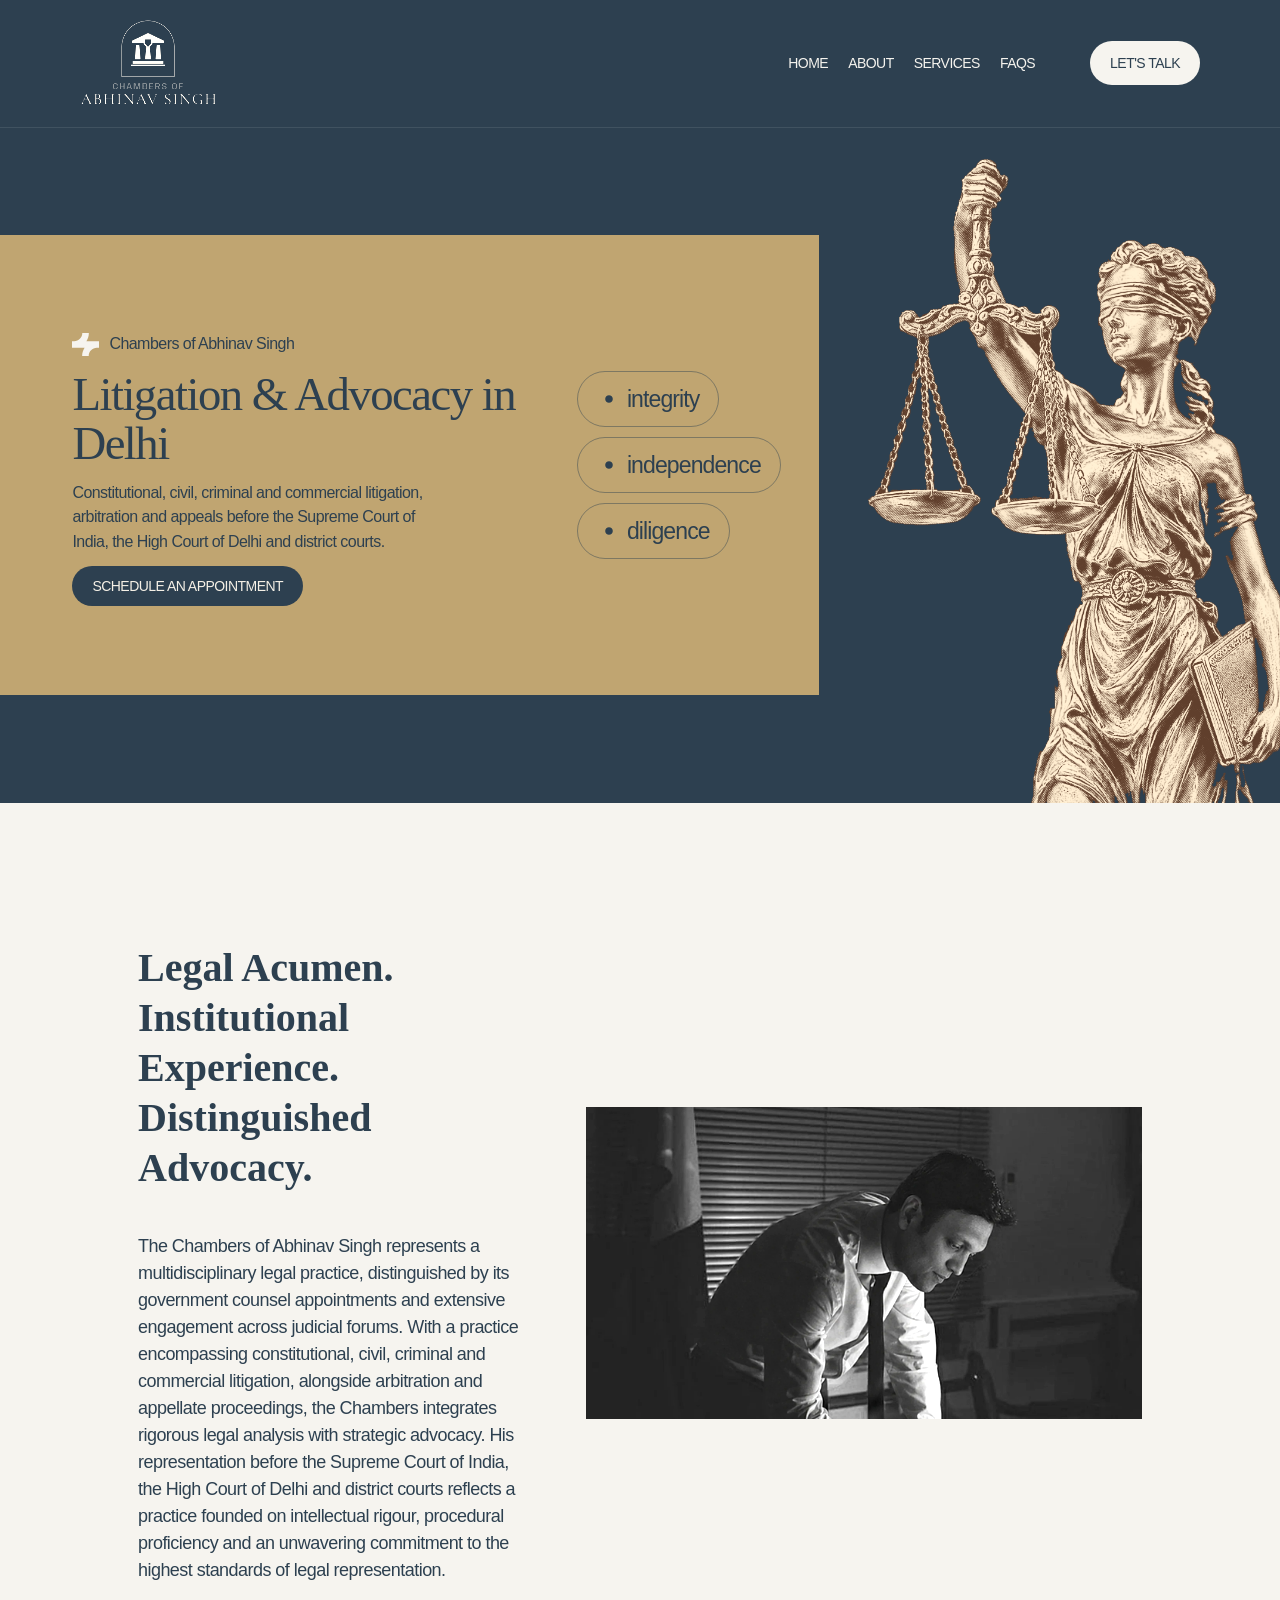
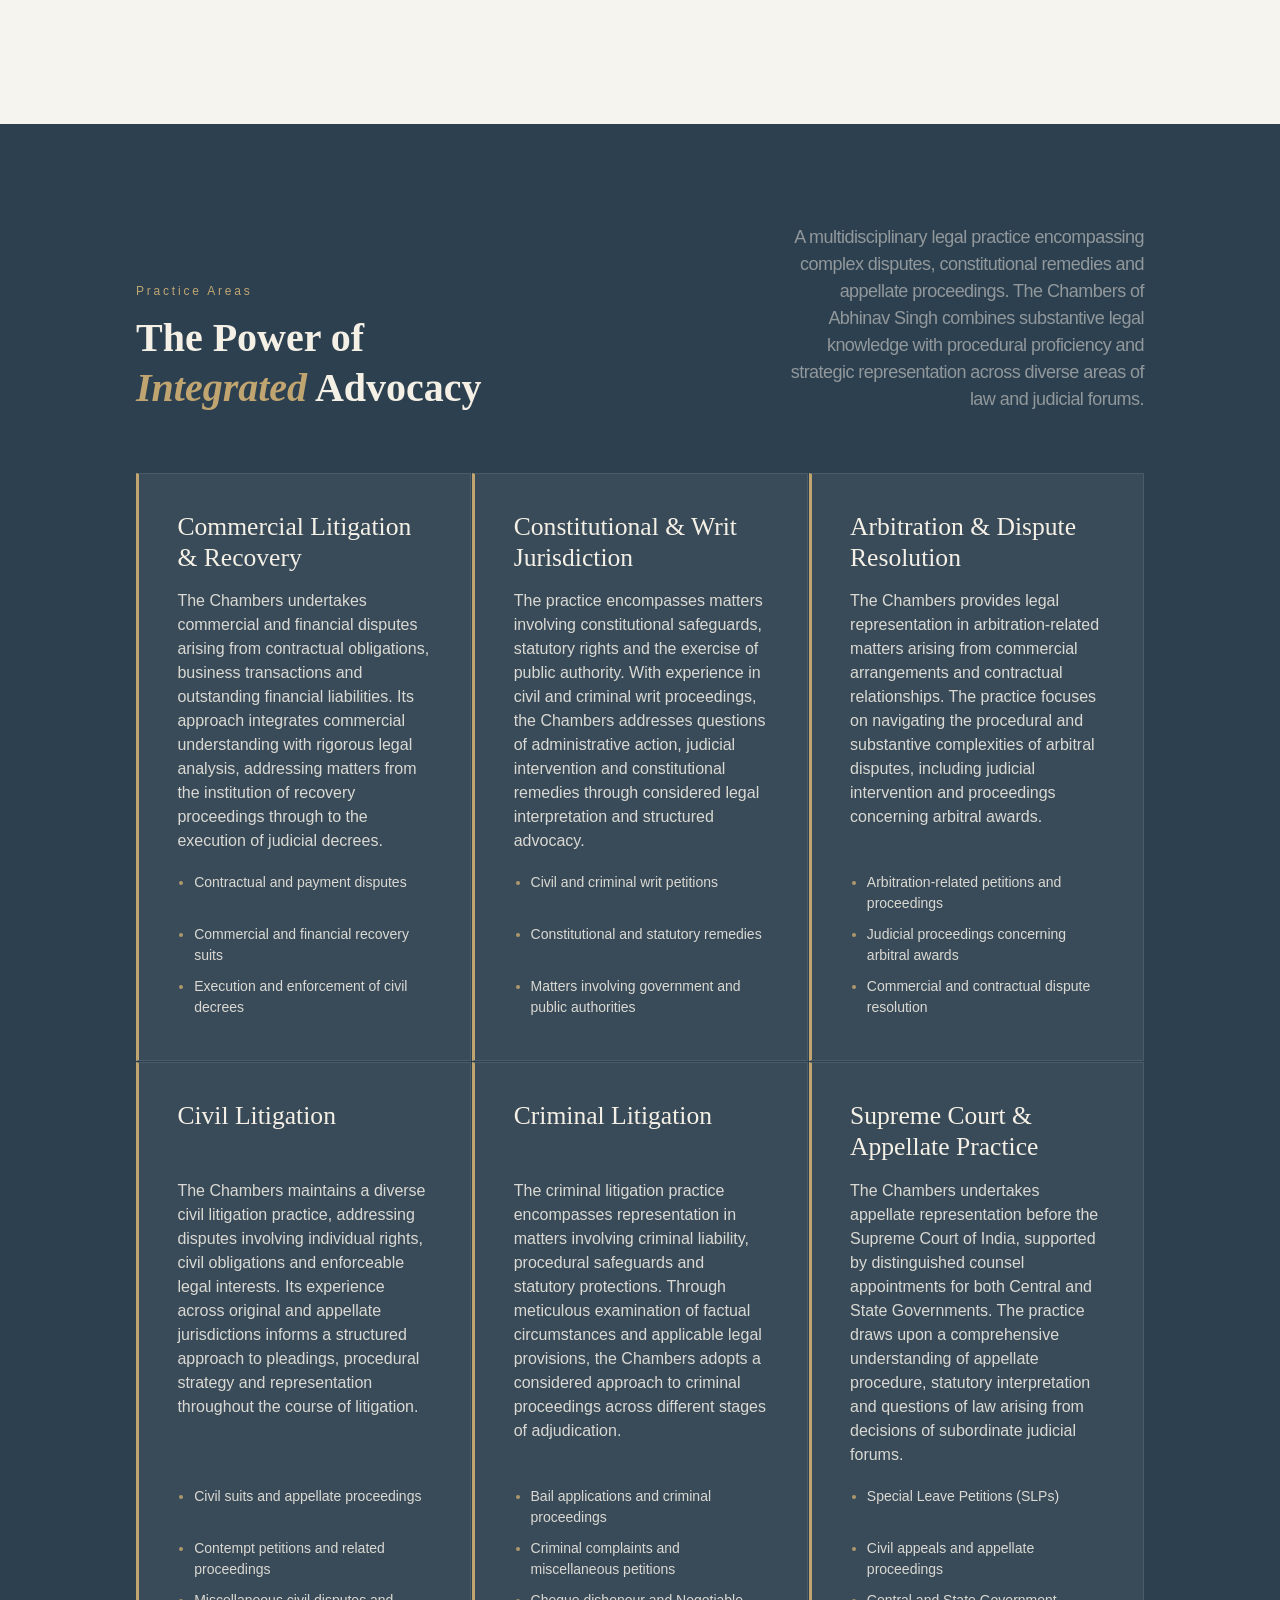
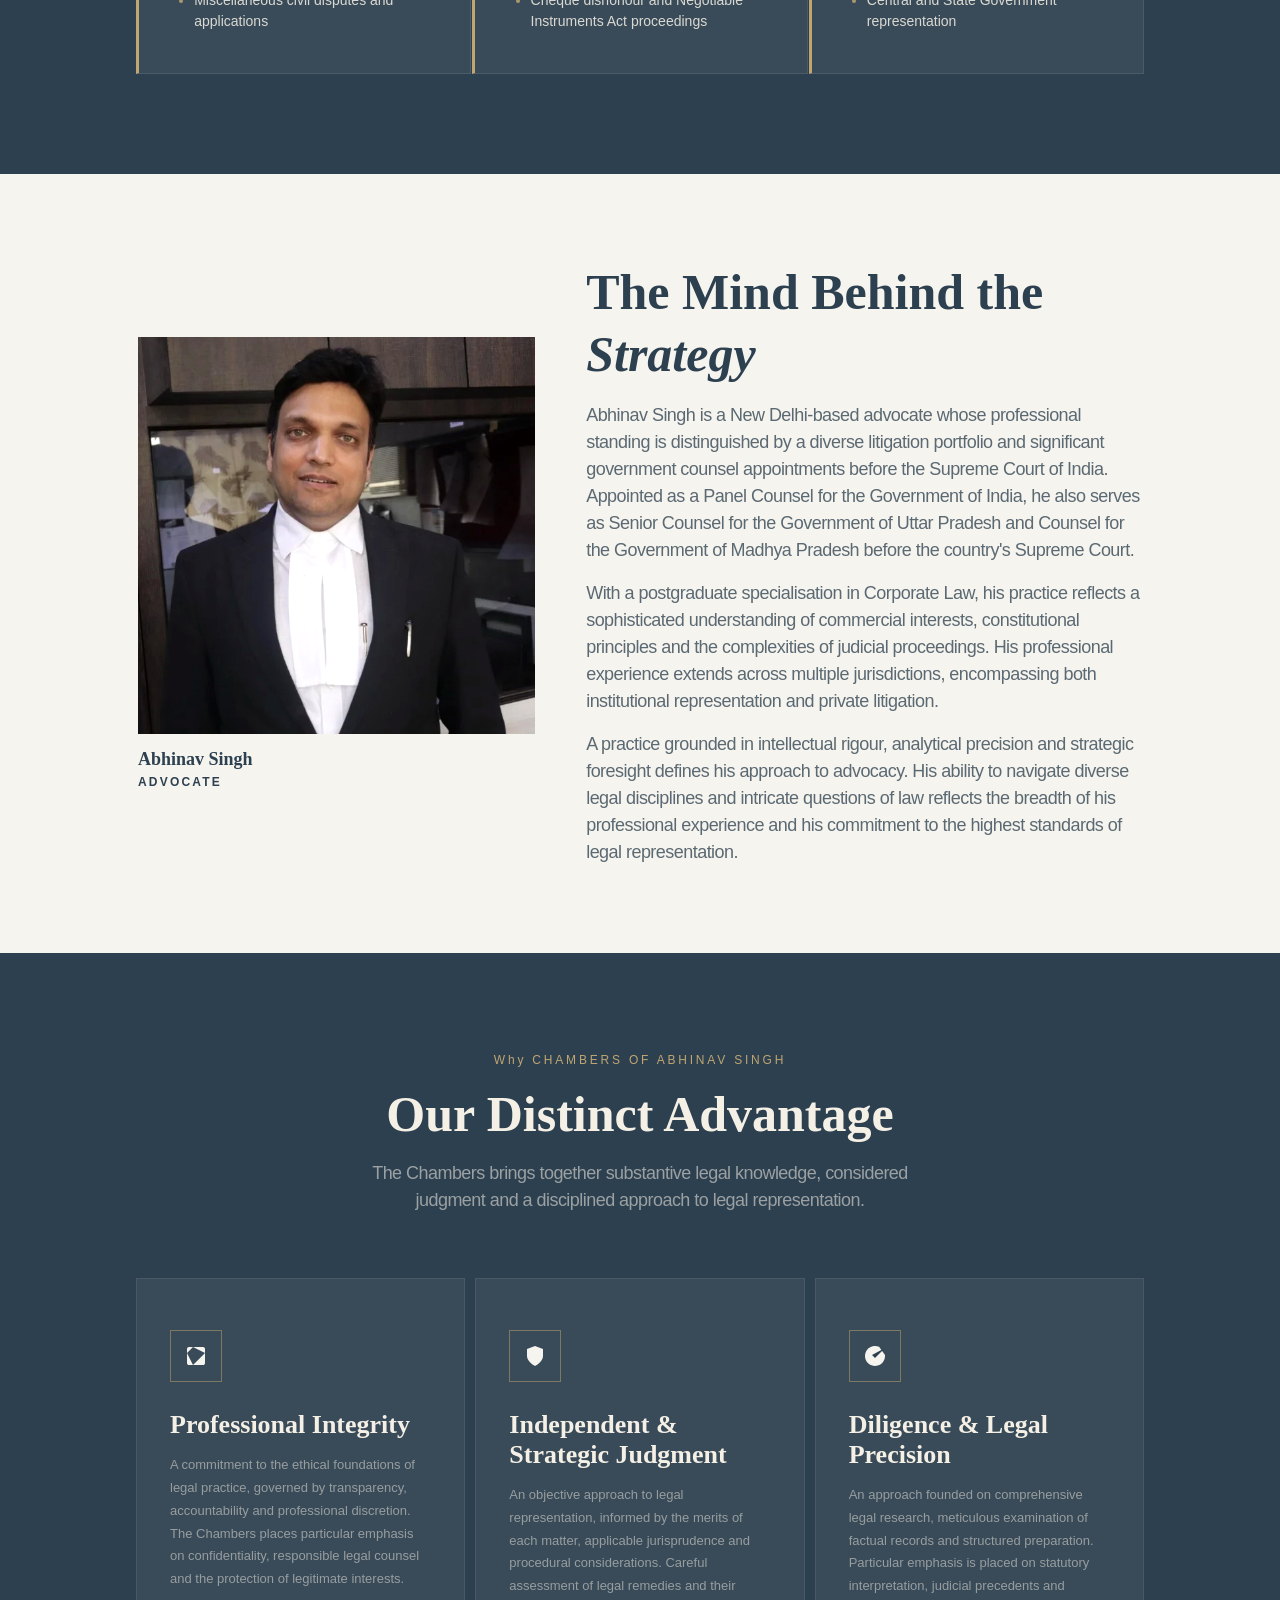
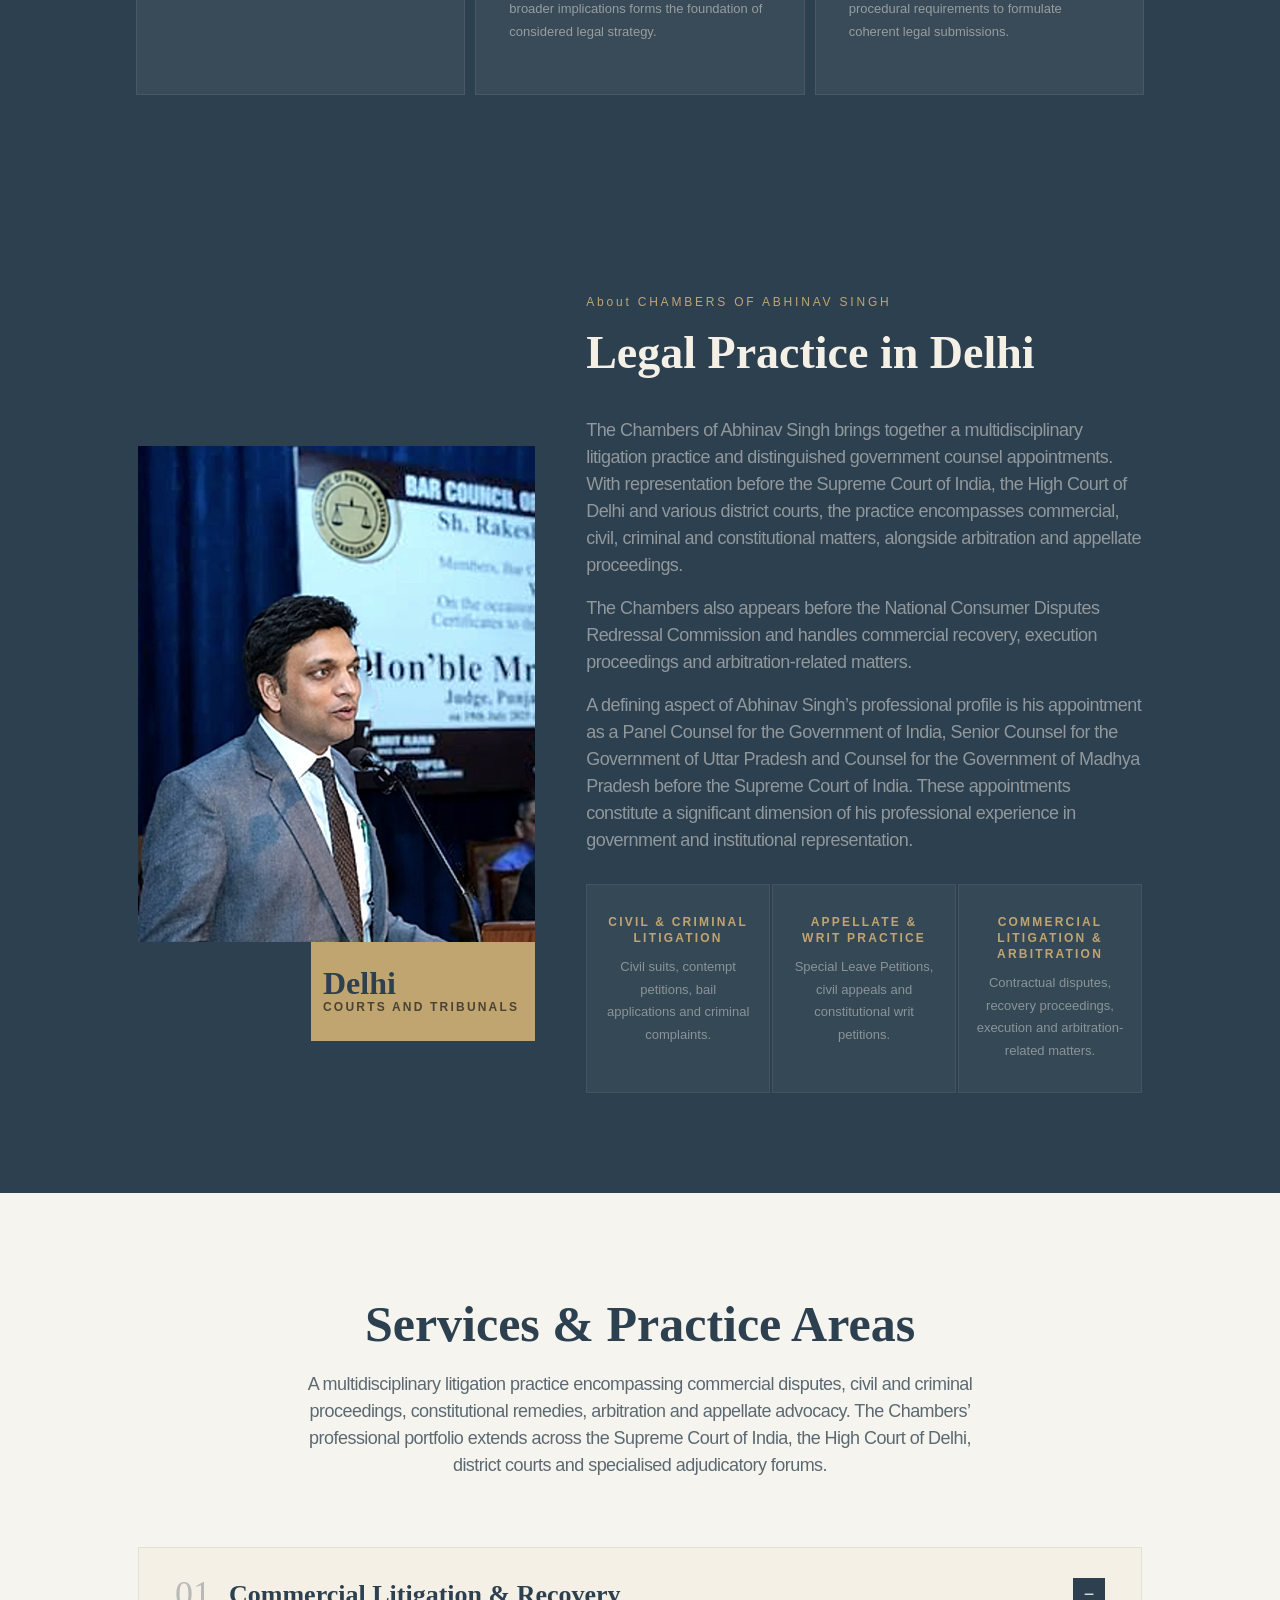
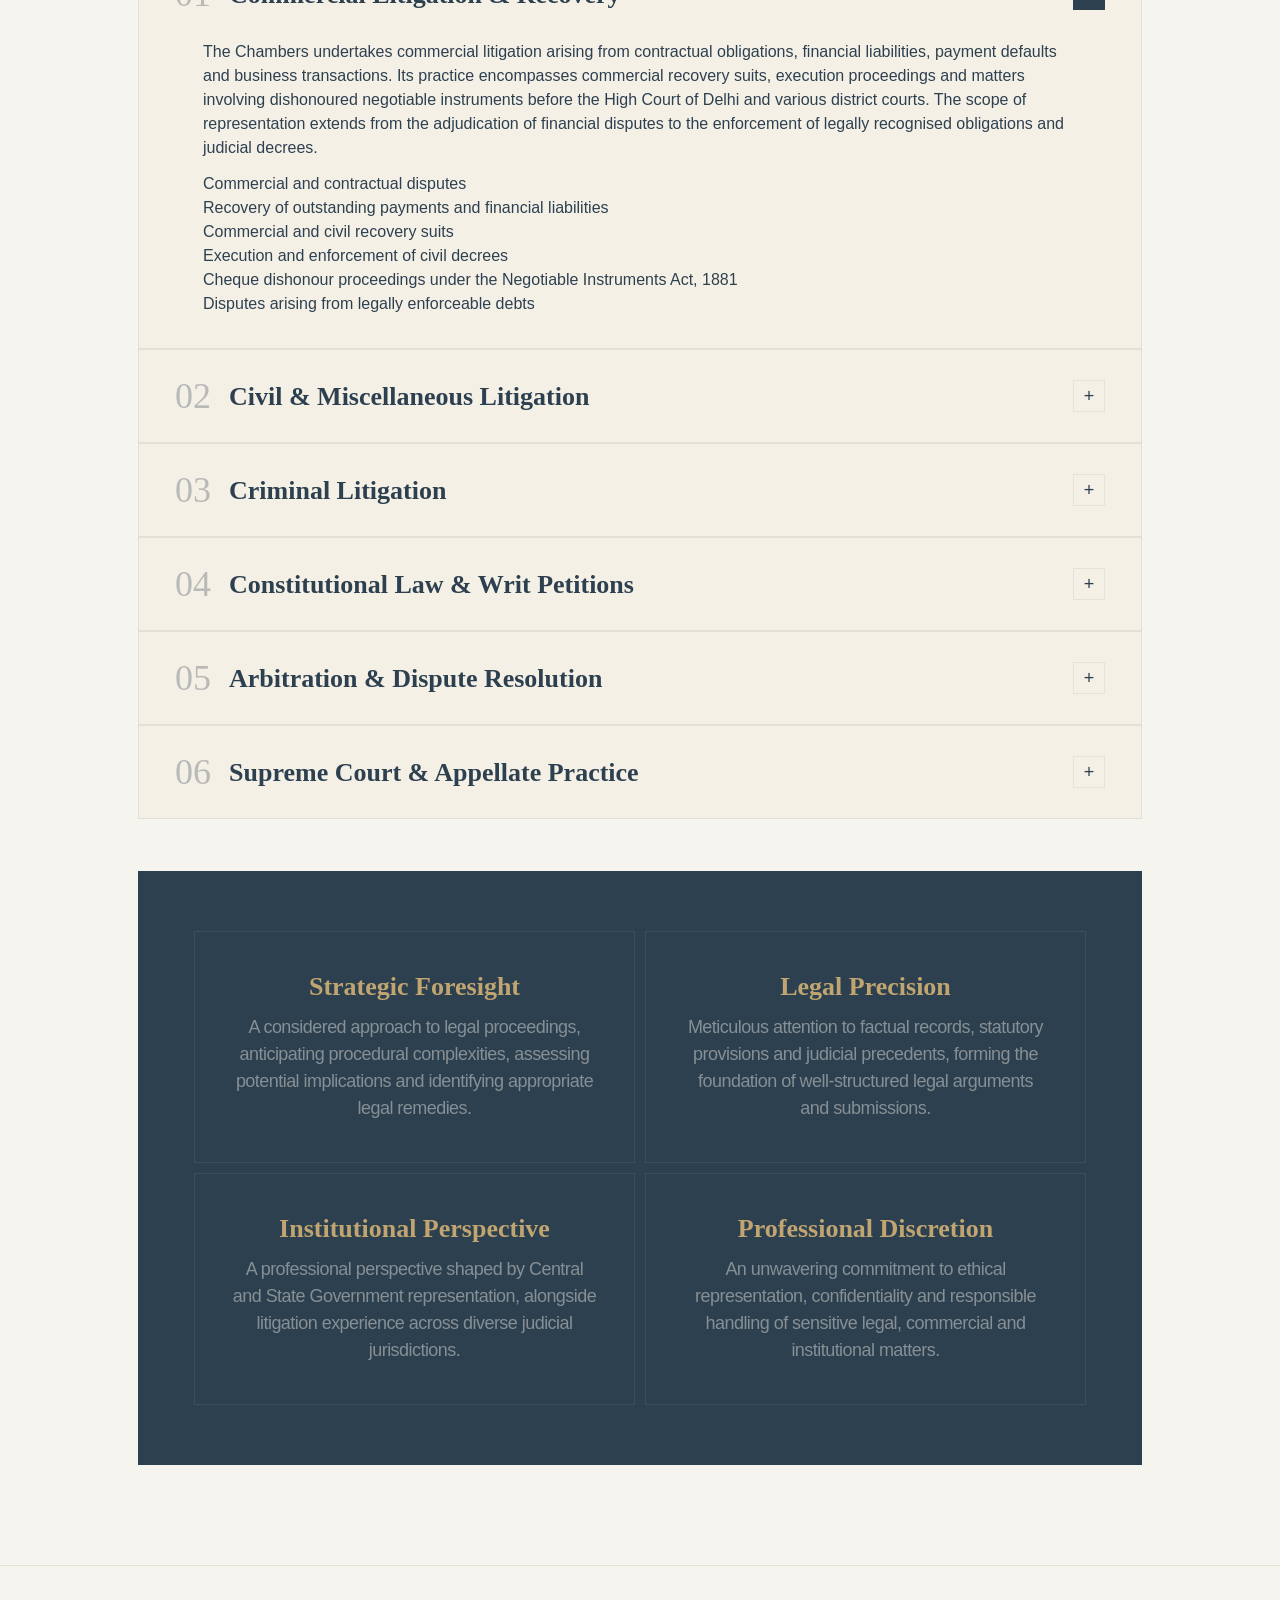
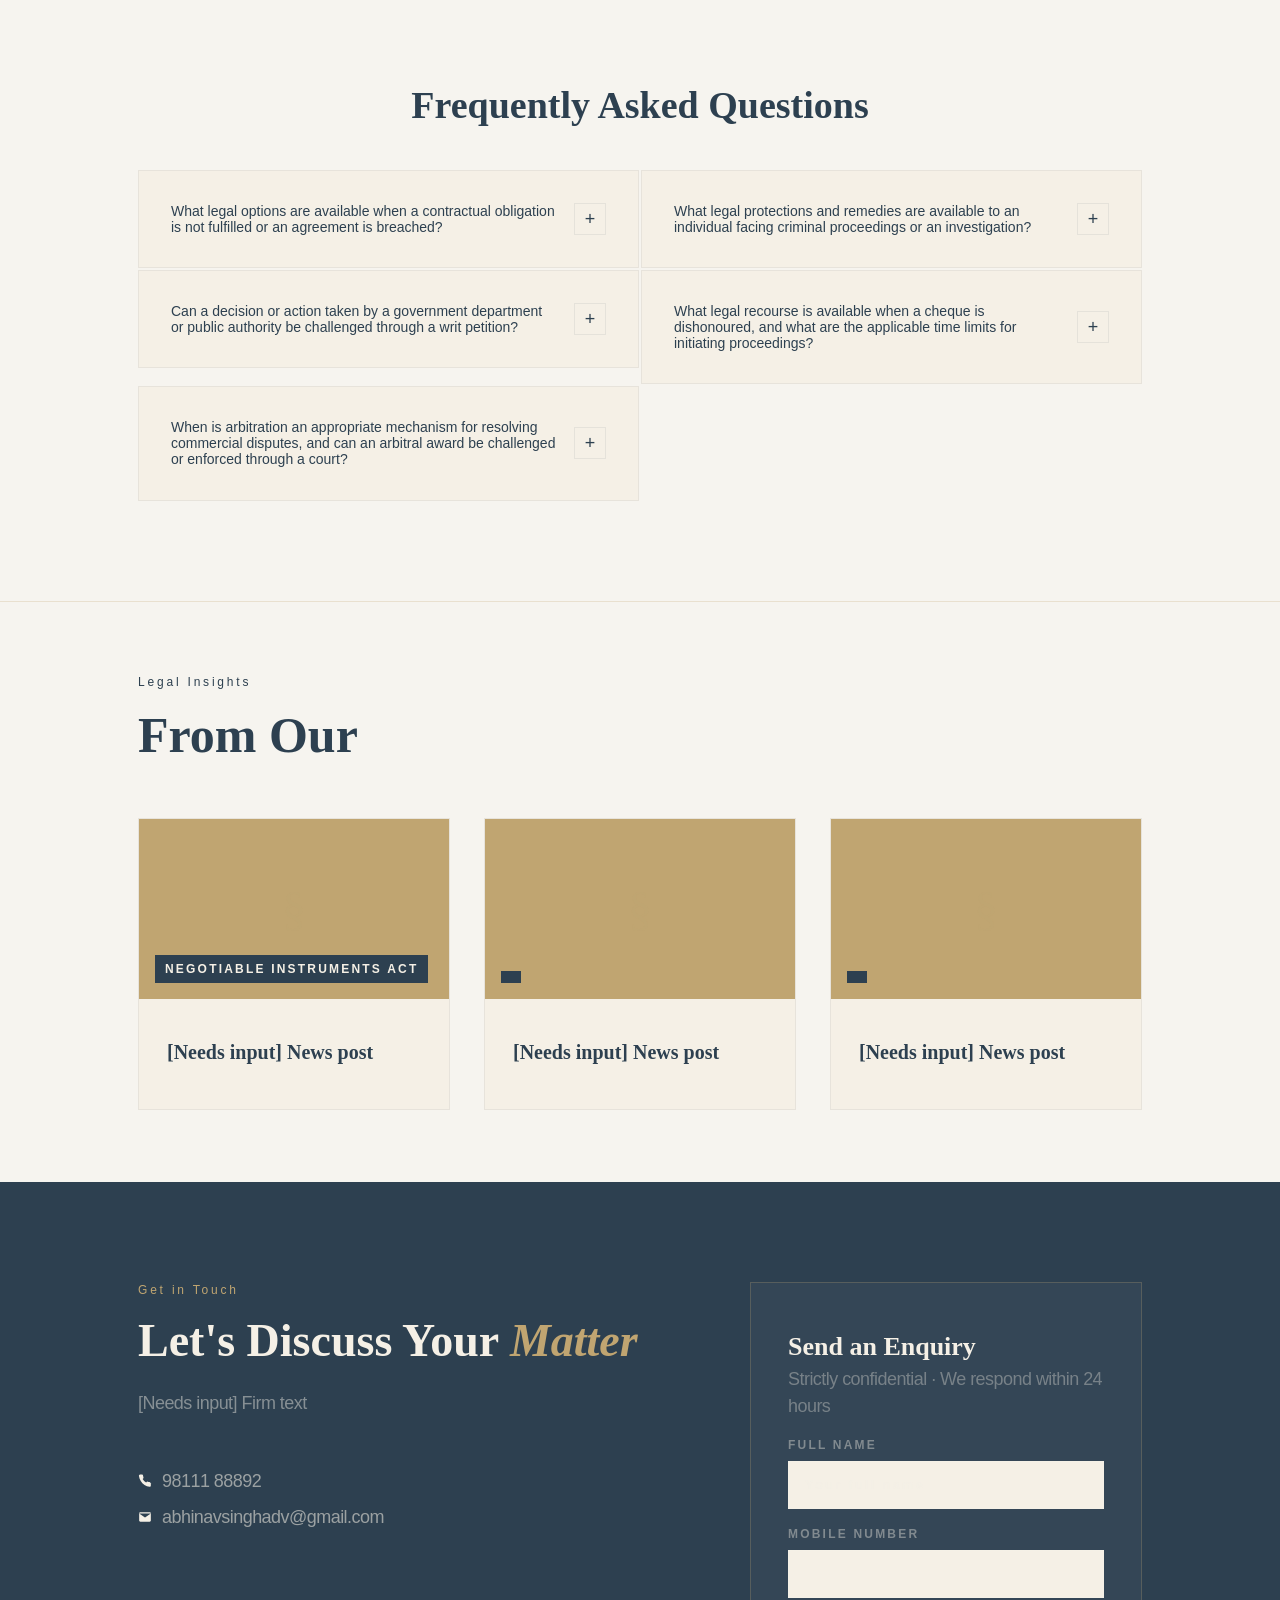
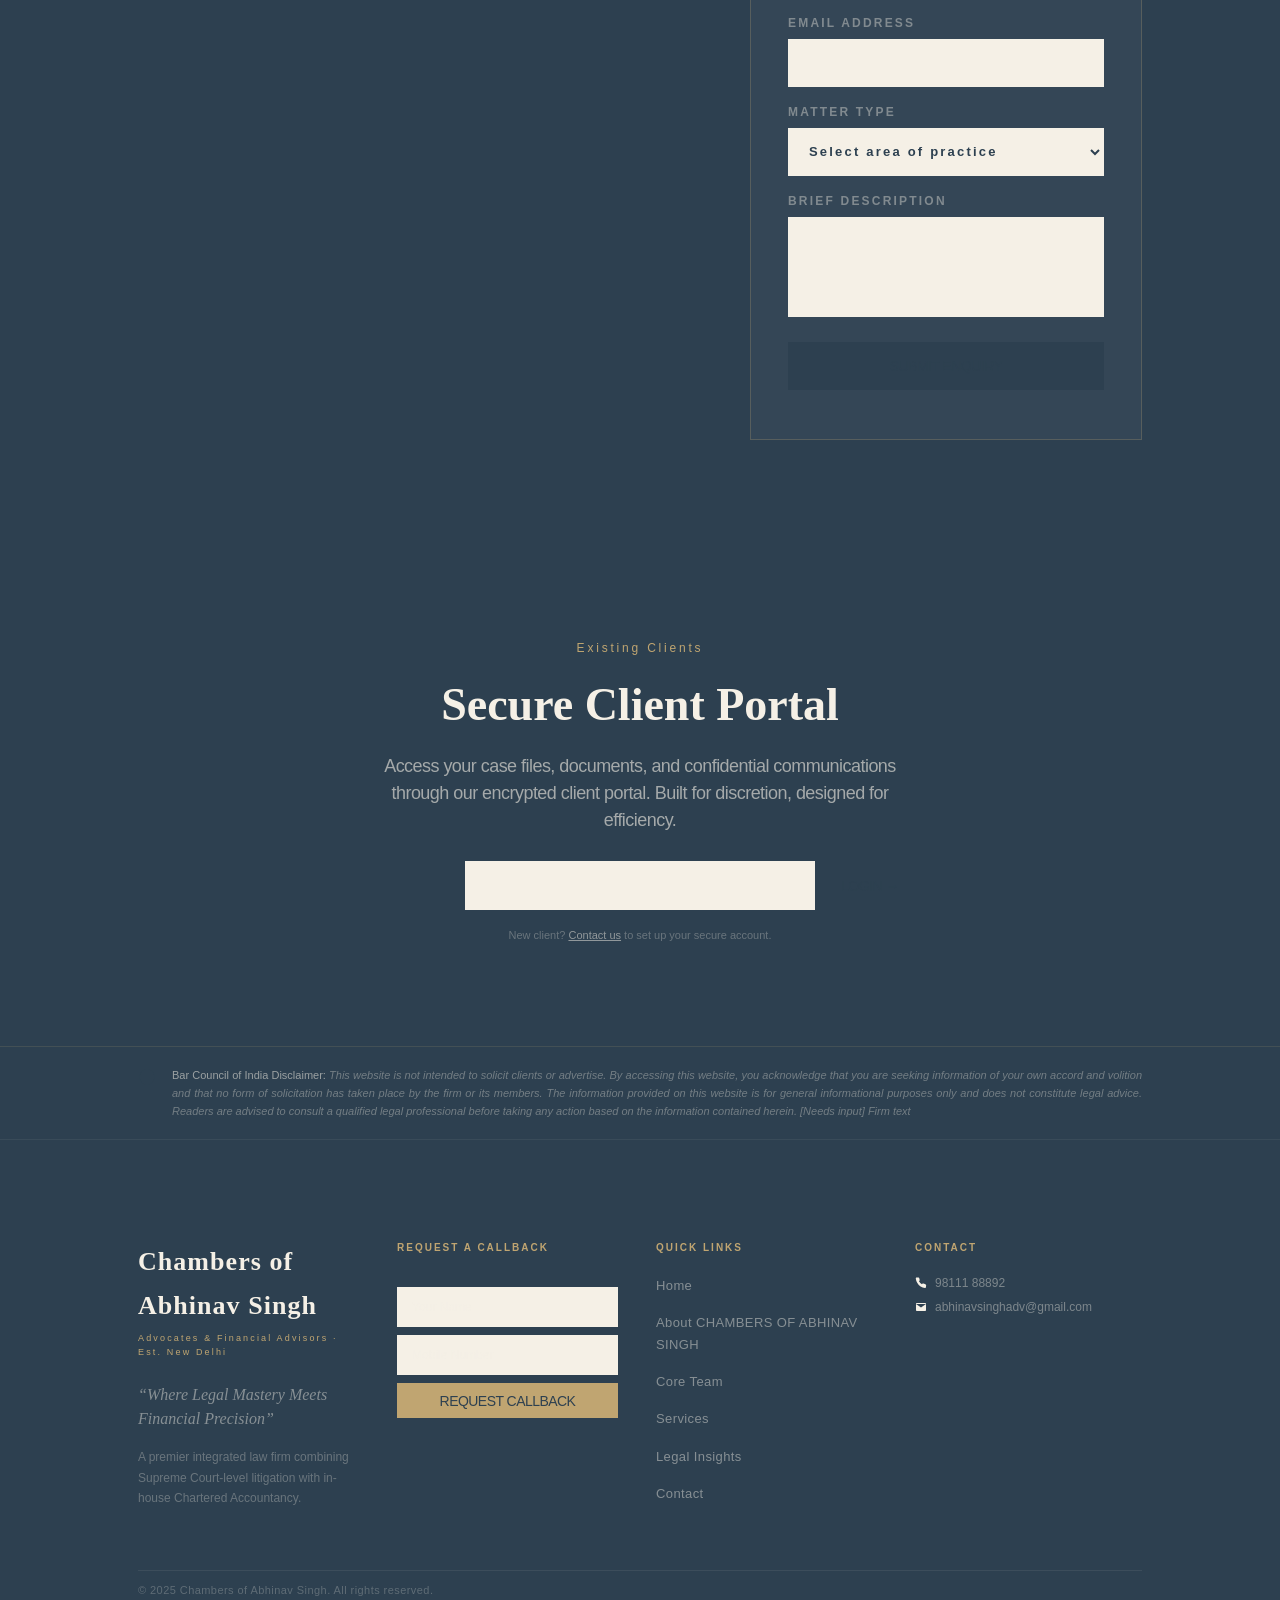
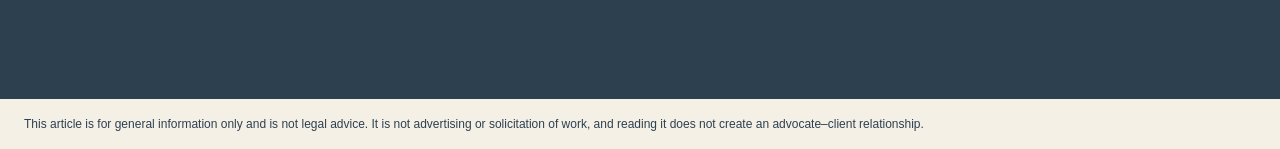
==== commit 4edc48d3: "Align practice cards and shorten FAQs" ====
--- a/index.html
+++ b/index.html
@@ -19,7 +19,7 @@
   </nav>
 </details>
 </div></header><div class="chambers-hero-stage relative flex w-full justify-center overflow-hidden bg-[#6d2c34]"><div class="chambers-hero-art" aria-hidden="true"><img src="./assets/chambers/lady-justice.png" alt="" width="736" height="1104" fetchpriority="high"></div><div class="chambers-hero-content relative z-10 flex w-full max-w-[1570px] justify-center md:justify-start items-center px-5 sm:px-8 md:px-12 lg:px-20"><div class="chambers-hero-copy flex flex-col gap-6 md:gap-10 lg:pl-[34px]"><div class="flex flex-col gap-3 md:gap-5"><div style="opacity: 1; translate: none; rotate: none; scale: none; transform: translate(0px, 0px);" class="flex items-center gap-2.5"><img alt="" loading="lazy" width="27" height="23" decoding="async" data-nimg="1" class="shrink-0 w-5 h-4 md:w-[27px] md:h-[23px]" style="color:transparent" src="./assets/site/images/plus-icon.__q189041d8.svg"><p class="font-jost text-sm md:text-lg font-light tracking-[-0.54px] text-[#f9f5ea]">Chambers of Abhinav Singh</p></div><h1 style="opacity: 1; translate: none; rotate: none; scale: none; transform: translate(0px, 0px);" class="font-cormorant text-[42px] sm:text-[56px] md:text-[64px] lg:text-[72px] font-light leading-[1.05] tracking-[-1.5px] text-[#f9f5ea]">Litigation &amp; Advocacy in Delhi</h1><p style="opacity: 1; translate: none; rotate: none; scale: none; transform: translate(0px, 0px);" class="max-w-[360px] font-jost text-sm md:text-lg font-light leading-[27px] tracking-[-0.54px] text-[#f9f5ea]">Constitutional, civil, criminal and commercial litigation, arbitration and appeals before the Supreme Court of India, the High Court of Delhi and district courts.</p></div><div style="opacity: 1; translate: none; rotate: none; scale: none; transform: translate(0px, 0px);"><a href="#contact" class="cursor-pointer rounded-full px-5 py-3 font-jost text-sm font-normal uppercase tracking-[-0.54px] transition-all duration-200 active:scale-[0.97] bg-[#f9f5ea] text-[#0b0b0b] shadow-[0px_1px_2px_0px_rgba(16,24,40,0.05)] hover:bg-white hover:shadow-md ">Schedule an appointment</a></div></div><div class="chambers-hero-values hidden flex-col gap-2.5"><div class="value-pill relative flex w-fit items-center gap-1.5 rounded-[50px] px-5 py-2.5 overflow-visible" style="opacity: 1; translate: none; rotate: none; scale: none; transform: translate(0px, 0px);"><img alt="" loading="lazy" width="24" height="24" decoding="async" data-nimg="1" class="size-6 shrink-0 relative z-10" style="color:transparent" src="./assets/site/images/dot-icon.__q189041d8.svg"><span class="font-jost text-[30px] font-light leading-9 tracking-[-0.9px] text-[#f9f5ea] relative z-10">integrity</span><div class="absolute inset-0 rounded-[50px] border border-[rgba(249,245,234,0.14)] z-0"></div></div><div class="value-pill relative flex w-fit items-center gap-1.5 rounded-[50px] px-5 py-2.5 overflow-visible" style="opacity: 1; translate: none; rotate: none; scale: none; transform: translate(0px, 0px);"><img alt="" loading="lazy" width="24" height="24" decoding="async" data-nimg="1" class="size-6 shrink-0 relative z-10" style="color:transparent" src="./assets/site/images/dot-icon.__q189041d8.svg"><span class="font-jost text-[30px] font-light leading-9 tracking-[-0.9px] text-[#f9f5ea] relative z-10">independence</span><div class="absolute inset-0 rounded-[50px] border border-[rgba(249,245,234,0.14)] z-0"></div></div><div class="value-pill relative flex w-fit items-center gap-1.5 rounded-[50px] px-5 py-2.5 overflow-visible" style="opacity: 1; translate: none; rotate: none; scale: none; transform: translate(0px, 0px);"><img alt="" loading="lazy" width="24" height="24" decoding="async" data-nimg="1" class="size-6 shrink-0 relative z-10" style="color:transparent" src="./assets/site/images/dot-icon.__q189041d8.svg"><span class="font-jost text-[30px] font-light leading-9 tracking-[-0.9px] text-[#f9f5ea] relative z-10">diligence</span><div class="absolute inset-0 rounded-[50px] border border-[rgba(249,245,234,0.14)] z-0"></div></div></div></div></div></section>
-<section class="flex w-full flex-col items-center justify-center bg-[#f8f3eb] px-5 sm:px-8 md:px-16 lg:px-[138px] py-16 md:py-[140px] mx-auto overflow-hidden" data-sar-section="home/s02-content" data-sar-type="content"><div class="chambers-photo-layout chambers-work-layout"><div class="flex flex-1 flex-col gap-8 md:gap-10"><h2 data-reveal="true" class="font-cormorant text-[32px] md:text-[40px] font-bold leading-tight text-[#b18d59]" style="translate: none; rotate: none; scale: none; transform: translate(0px, 0px); opacity: 1;">Legal Acumen. Institutional Experience. Distinguished Advocacy.</h2><p data-reveal="true" class="font-jost text-base md:text-lg font-light leading-[27px] tracking-[-0.54px] text-[#353a3c]" style="translate: none; rotate: none; scale: none; transform: translate(0px, 0px); opacity: 1;">The Chambers of Abhinav Singh represents a multidisciplinary legal practice, distinguished by its government counsel appointments and extensive engagement across judicial forums. With a practice encompassing constitutional, civil, criminal and commercial litigation, alongside arbitration and appellate proceedings, the Chambers integrates rigorous legal analysis with strategic advocacy. Its representation before the Supreme Court of India, the High Court of Delhi and district courts reflects a practice founded on intellectual rigour, procedural proficiency and an unwavering commitment to the highest standards of legal representation.</p></div><div class="w-full"><div data-reveal="true" class="chambers-photo-frame chambers-work-frame" style="translate: none; rotate: none; scale: none; transform: translate(0px, 0px); opacity: 1;"><img alt="Abhinav Singh reviewing documents" loading="lazy" decoding="async" data-nimg="fill" class="chambers-work-photo object-cover" style="position:absolute;height:100%;width:100%;left:0;top:0;right:0;bottom:0;color:transparent" src="./assets/chambers/abhinav-at-work.webp"></div></div></div></section>
+<section class="flex w-full flex-col items-center justify-center bg-[#f8f3eb] px-5 sm:px-8 md:px-16 lg:px-[138px] py-16 md:py-[140px] mx-auto overflow-hidden" data-sar-section="home/s02-content" data-sar-type="content"><div class="chambers-photo-layout chambers-work-layout"><div class="flex flex-1 flex-col gap-8 md:gap-10"><h2 data-reveal="true" class="font-cormorant text-[32px] md:text-[40px] font-bold leading-tight text-[#b18d59]" style="translate: none; rotate: none; scale: none; transform: translate(0px, 0px); opacity: 1;">Legal Acumen. Institutional Experience. Distinguished Advocacy.</h2><p data-reveal="true" class="font-jost text-base md:text-lg font-light leading-[27px] tracking-[-0.54px] text-[#353a3c]" style="translate: none; rotate: none; scale: none; transform: translate(0px, 0px); opacity: 1;">The Chambers of Abhinav Singh represents a multidisciplinary legal practice, distinguished by its government counsel appointments and extensive engagement across judicial forums. With a practice encompassing constitutional, civil, criminal and commercial litigation, alongside arbitration and appellate proceedings, the Chambers integrates rigorous legal analysis with strategic advocacy. His representation before the Supreme Court of India, the High Court of Delhi and district courts reflects a practice founded on intellectual rigour, procedural proficiency and an unwavering commitment to the highest standards of legal representation.</p></div><div class="w-full"><div data-reveal="true" class="chambers-photo-frame chambers-work-frame" style="translate: none; rotate: none; scale: none; transform: translate(0px, 0px); opacity: 1;"><img alt="Abhinav Singh reviewing documents" loading="lazy" decoding="async" data-nimg="fill" class="chambers-work-photo object-cover" style="position:absolute;height:100%;width:100%;left:0;top:0;right:0;bottom:0;color:transparent" src="./assets/chambers/abhinav-at-work.webp"></div></div></div></section>
 <section id="services" class="flex w-full flex-col items-center justify-center bg-[#1a1a1a] px-5 sm:px-8 md:px-16 lg:px-[136px] py-16 md:py-[100px] mx-auto overflow-hidden" data-sar-section="home/s03-cards" data-sar-type="cards"><div class="flex w-full flex-col gap-10 md:gap-[60px]"><div class="flex flex-col md:flex-row items-start md:items-end justify-between gap-6 md:gap-8"><div data-reveal="true" class="flex w-full md:w-[388px] flex-col gap-3.5" style="translate: none; rotate: none; scale: none; transform: translate(0px, 0px); opacity: 1;"><p class="font-jost text-xs tracking-[2.8px] text-[#b8935a]">Practice Areas</p><h2 class="font-cormorant text-[24px] md:text-[40px] font-semibold leading-tight text-white">The Power of  <span class="font-cormorant italic text-[#b8935a]">Integrated</span> Advocacy</h2></div><p data-reveal="true" class="w-full md:w-[368px] md:text-right font-jost text-base md:text-lg font-light leading-[27px] tracking-[-0.54px] text-white/50" style="translate: none; rotate: none; scale: none; transform: translate(0px, 0px); opacity: 1;">A multidisciplinary legal practice encompassing complex disputes, constitutional remedies and appellate proceedings. The Chambers of Abhinav Singh combines substantive legal knowledge with procedural proficiency and strategic representation across diverse areas of law and judicial forums.</p></div><div class="chambers-practice-grid">
 <article class="chambers-practice-card"><h3>Commercial Litigation &amp; Recovery</h3><p>The Chambers undertakes commercial and financial disputes arising from contractual obligations, business transactions and outstanding financial liabilities. Its approach integrates commercial understanding with rigorous legal analysis, addressing matters from the institution of recovery proceedings through to the execution of judicial decrees.</p><ul><li class="py-[3px]">Contractual and payment disputes</li><li class="py-[3px]">Commercial and financial recovery suits</li><li class="py-[3px]">Execution and enforcement of civil decrees</li></ul></article>
 <article class="chambers-practice-card"><h3>Constitutional &amp; Writ Jurisdiction</h3><p>The practice encompasses matters involving constitutional safeguards, statutory rights and the exercise of public authority. With experience in civil and criminal writ proceedings, the Chambers addresses questions of administrative action, judicial intervention and constitutional remedies through considered legal interpretation and structured advocacy.</p><ul><li class="py-[3px]">Civil and criminal writ petitions</li><li class="py-[3px]">Constitutional and statutory remedies</li><li class="py-[3px]">Matters involving government and public authorities</li></ul></article>
@@ -47,8 +47,8 @@
 <details class="chambers-disclosure border border-black/[0.09] bg-white overflow-hidden"><summary class="chambers-disclosure-summary px-4 sm:px-9 py-5 md:py-7"><div class="flex items-center gap-3 md:gap-[18px]"><span class="font-cormorant text-[28px] md:text-[36px] font-light leading-9 text-[rgba(107,31,42,0.3)]">03</span><span class="font-cormorant text-[18px] sm:text-[22px] md:text-[26px] font-semibold leading-[29.9px] text-[#1a1a1a] text-left">Criminal Litigation</span></div><span class="chambers-disclosure-icon" aria-hidden="true"></span></summary><div class="chambers-accordion-description"><p>The Chambers represents parties in criminal proceedings before the High Court of Delhi and various district courts. Its practice encompasses bail applications, criminal complaints and miscellaneous criminal petitions, addressing matters involving criminal liability, procedural safeguards and statutory remedies. The practice also includes criminal complaint proceedings arising from cheque dishonour under the Negotiable Instruments Act, with due consideration of the applicable substantive, procedural and evidentiary framework.</p><ul class="mt-3 list-disc pl-5"><li>Bail applications</li><li>Criminal complaints and related proceedings</li><li>Criminal miscellaneous petitions</li><li>Matters involving criminal liability and procedural safeguards</li><li>Criminal proceedings under the Negotiable Instruments Act</li><li>Statutory and procedural remedies under applicable criminal laws</li></ul></div></details>
 <details class="chambers-disclosure border border-black/[0.09] bg-white overflow-hidden"><summary class="chambers-disclosure-summary px-4 sm:px-9 py-5 md:py-7"><div class="flex items-center gap-3 md:gap-[18px]"><span class="font-cormorant text-[28px] md:text-[36px] font-light leading-9 text-[rgba(107,31,42,0.3)]">04</span><span class="font-cormorant text-[18px] sm:text-[22px] md:text-[26px] font-semibold leading-[29.9px] text-[#1a1a1a] text-left">Constitutional Law &amp; Writ Petitions</span></div><span class="chambers-disclosure-icon" aria-hidden="true"></span></summary><div class="chambers-accordion-description"><p>The Chambers undertakes civil and criminal writ proceedings, primarily before the High Court of Delhi, addressing matters involving constitutional protections, statutory entitlements and the exercise of public authority. Its practice encompasses proceedings concerning judicial review, administrative decisions and the enforcement of legal and constitutional rights. Abhinav Singh’s professional background in government representation further constitutes a relevant dimension of his engagement with public law.</p><ul class="mt-3 list-disc pl-5"><li>Civil and criminal writ petitions</li><li>Constitutional and statutory remedies</li><li>Judicial review of administrative action</li><li>Matters involving government and public authorities</li><li>Proceedings concerning fundamental and legal rights</li><li>Challenges to administrative and governmental decisions</li></ul></div></details>
 <details class="chambers-disclosure border border-black/[0.09] bg-white overflow-hidden"><summary class="chambers-disclosure-summary px-4 sm:px-9 py-5 md:py-7"><div class="flex items-center gap-3 md:gap-[18px]"><span class="font-cormorant text-[28px] md:text-[36px] font-light leading-9 text-[rgba(107,31,42,0.3)]">05</span><span class="font-cormorant text-[18px] sm:text-[22px] md:text-[26px] font-semibold leading-[29.9px] text-[#1a1a1a] text-left">Arbitration &amp; Dispute Resolution</span></div><span class="chambers-disclosure-icon" aria-hidden="true"></span></summary><div class="chambers-accordion-description"><p>The Chambers undertakes representation in arbitration-related judicial proceedings arising from commercial arrangements and contractual relationships. Its practice encompasses petitions before the High Court of Delhi concerning the statutory framework governing arbitration, judicial intervention and proceedings relating to arbitral awards. This area of practice brings together commercial litigation and the legal mechanisms governing arbitration under the Arbitration and Conciliation Act, 1996.</p><ul class="mt-3 list-disc pl-5"><li>Arbitration-related petitions</li><li>Commercial and contractual disputes involving arbitration</li><li>Judicial intervention in arbitral proceedings</li><li>Proceedings concerning challenges to arbitral awards</li><li>Enforcement-related proceedings concerning arbitral awards</li><li>Matters under the Arbitration and Conciliation Act, 1996</li></ul></div></details>
-<details class="chambers-disclosure border border-black/[0.09] bg-white overflow-hidden"><summary class="chambers-disclosure-summary px-4 sm:px-9 py-5 md:py-7"><div class="flex items-center gap-3 md:gap-[18px]"><span class="font-cormorant text-[28px] md:text-[36px] font-light leading-9 text-[rgba(107,31,42,0.3)]">06</span><span class="font-cormorant text-[18px] sm:text-[22px] md:text-[26px] font-semibold leading-[29.9px] text-[#1a1a1a] text-left">Supreme Court &amp; Appellate Practice</span></div><span class="chambers-disclosure-icon" aria-hidden="true"></span></summary><div class="chambers-accordion-description"><p>The Chambers undertakes appellate representation before the Supreme Court of India and the High Court of Delhi, encompassing civil appeals, Special Leave Petitions and challenges to judicial decisions. Its professional portfolio is distinguished by Abhinav Singh’s appointments as a Panel Counsel for the Government of India, Senior Counsel for the Government of Uttar Pradesh and Counsel for the Government of Madhya Pradesh before the Supreme Court of India. These appointments constitute a significant aspect of his professional experience in appellate advocacy and government representation.</p><ul class="mt-3 list-disc pl-5"><li>Special Leave Petitions (SLPs)</li><li>Civil appeals and appellate proceedings</li><li>Representation before the Supreme Court of India</li><li>Challenges to judicial decisions</li><li>Proceedings involving questions of law and statutory interpretation</li><li>Central and State Government representation</li></ul></div></details></div><div class="flex w-full justify-center bg-[#1a1a1a] px-6 sm:px-14 py-10 md:py-[60px]"><div class="grid w-full grid-cols-1 sm:grid-cols-3 gap-4 md:gap-2.5 text-center"><div data-reveal="true" class="border border-white/[0.07] px-6 sm:px-9 py-8 md:py-10 transition-colors duration-300 hover:border-[rgba(184,147,90,0.25)] hover:bg-[rgba(184,147,90,0.04)]" style="translate: none; rotate: none; scale: none; transform: translate(0px, 0px); opacity: 1;"><h4 class="font-cormorant text-[22px] md:text-[26px] font-semibold leading-[29.9px] text-[#b8935a]">Strategic Foresight</h4><p class="mt-3 font-jost text-base md:text-lg font-light leading-[27px] tracking-[-0.54px] text-white/45">A considered approach to legal proceedings, anticipating procedural complexities, assessing potential implications and identifying appropriate legal remedies.</p></div><div data-reveal="true" class="border border-white/[0.07] px-6 sm:px-9 py-8 md:py-10 transition-colors duration-300 hover:border-[rgba(184,147,90,0.25)] hover:bg-[rgba(184,147,90,0.04)]" style="translate: none; rotate: none; scale: none; transform: translate(0px, 0px); opacity: 1;"><h4 class="font-cormorant text-[22px] md:text-[26px] font-semibold leading-[29.9px] text-[#b8935a]">Legal Precision</h4><p class="mt-3 font-jost text-base md:text-lg font-light leading-[27px] tracking-[-0.54px] text-white/45">Meticulous attention to factual records, statutory provisions and judicial precedents, forming the foundation of well-structured legal arguments and submissions.</p></div><div data-reveal="true" class="border border-white/[0.07] px-6 sm:px-9 py-8 md:py-10 transition-colors duration-300 hover:border-[rgba(184,147,90,0.25)] hover:bg-[rgba(184,147,90,0.04)]" style="translate: none; rotate: none; scale: none; transform: translate(0px, 0px); opacity: 1;"><h4 class="font-cormorant text-[22px] md:text-[26px] font-semibold leading-[29.9px] text-[#b8935a]">Institutional Perspective</h4><p class="mt-3 font-jost text-base md:text-lg font-light leading-[27px] tracking-[-0.54px] text-white/45">A professional perspective shaped by Central and State Government representation, alongside litigation experience across diverse judicial jurisdictions.</p></div><div data-reveal="true" class="border border-white/[0.07] px-6 sm:px-9 py-8 md:py-10 transition-colors duration-300 hover:border-[rgba(184,147,90,0.25)] hover:bg-[rgba(184,147,90,0.04)]" style="translate: none; rotate: none; scale: none; transform: translate(0px, 0px); opacity: 1;"><h4 class="font-cormorant text-[22px] md:text-[26px] font-semibold leading-[29.9px] text-[#b8935a]">Professional Discretion</h4><p class="mt-3 font-jost text-base md:text-lg font-light leading-[27px] tracking-[-0.54px] text-white/45">An unwavering commitment to ethical representation, confidentiality and responsible handling of sensitive legal, commercial and institutional matters.</p></div></div></div></div></div></div></div></section>
-<section id="faqs" class="flex w-full items-center justify-center bg-[#f8f3eb] px-5 sm:px-8 md:px-16 lg:px-[138px] py-16 md:py-[100px] mx-auto overflow-hidden" data-sar-section="home/faqs" data-sar-type="content"><div class="w-full"><div class="flex flex-col gap-8 md:gap-10"><div class="text-center"><h2 data-reveal="true" class="mt-4 font-cormorant text-[30px] md:text-[38px] font-semibold leading-tight text-[#1a1a1a]" style="translate: none; rotate: none; scale: none; transform: translate(0px, 0px); opacity: 1;">Frequently Asked Questions</h2></div><div class="grid grid-cols-1 sm:grid-cols-2 items-start gap-0.5"><details class="chambers-disclosure chambers-faq border border-black/[0.07] bg-white"><summary class="chambers-disclosure-summary p-6 md:p-8"><span class="font-jost text-sm font-medium leading-[16.1px] text-[#1a1a1a]">What legal options are available when a contractual obligation is not fulfilled or an agreement is breached?</span><span class="chambers-disclosure-icon" aria-hidden="true"></span></summary><p class="font-jost text-[13px] font-light leading-[22.75px] text-[#666] px-6 md:px-8 pb-6 md:pb-8"><a class="underline" href="./practice-areas/">See Commercial Litigation &amp; Recovery in Services &amp; Practice Areas</a>.</p></details><details class="chambers-disclosure chambers-faq border border-black/[0.07] bg-white"><summary class="chambers-disclosure-summary p-6 md:p-8"><span class="font-jost text-sm font-medium leading-[16.1px] text-[#1a1a1a]">What legal protections and remedies are available to an individual facing criminal proceedings or an investigation?</span><span class="chambers-disclosure-icon" aria-hidden="true"></span></summary><p class="font-jost text-[13px] font-light leading-[22.75px] text-[#666] px-6 md:px-8 pb-6 md:pb-8"><a class="underline" href="./practice-areas/">See Criminal Litigation in Services &amp; Practice Areas</a>.</p></details><details class="chambers-disclosure chambers-faq border border-black/[0.07] bg-white"><summary class="chambers-disclosure-summary p-6 md:p-8"><span class="font-jost text-sm font-medium leading-[16.1px] text-[#1a1a1a]">Can a decision or action taken by a government department or public authority be challenged through a writ petition?</span><span class="chambers-disclosure-icon" aria-hidden="true"></span></summary><p class="font-jost text-[13px] font-light leading-[22.75px] text-[#666] px-6 md:px-8 pb-6 md:pb-8"><a class="underline" href="./practice-areas/">See Constitutional Law &amp; Writ Petitions in Services &amp; Practice Areas</a>.</p></details><details class="chambers-disclosure chambers-faq border border-black/[0.07] bg-white"><summary class="chambers-disclosure-summary p-6 md:p-8"><span class="font-jost text-sm font-medium leading-[16.1px] text-[#1a1a1a]">What legal recourse is available when a cheque is dishonoured, and what are the applicable time limits for initiating proceedings?</span><span class="chambers-disclosure-icon" aria-hidden="true"></span></summary><p class="font-jost text-[13px] font-light leading-[22.75px] text-[#666] px-6 md:px-8 pb-6 md:pb-8"><a class="underline" href="./practice-areas/">See Commercial Litigation &amp; Recovery in Services &amp; Practice Areas</a>.</p></details><details class="chambers-disclosure chambers-faq border border-black/[0.07] bg-white"><summary class="chambers-disclosure-summary p-6 md:p-8"><span class="font-jost text-sm font-medium leading-[16.1px] text-[#1a1a1a]">When is arbitration an appropriate mechanism for resolving commercial disputes, and can an arbitral award be challenged or enforced through a court?</span><span class="chambers-disclosure-icon" aria-hidden="true"></span></summary><p class="font-jost text-[13px] font-light leading-[22.75px] text-[#666] px-6 md:px-8 pb-6 md:pb-8"><a class="underline" href="./practice-areas/">See Arbitration &amp; Dispute Resolution in Services &amp; Practice Areas</a>.</p></details><details class="chambers-disclosure chambers-faq border border-black/[0.07] bg-white"><summary class="chambers-disclosure-summary p-6 md:p-8"><span class="font-jost text-sm font-medium leading-[16.1px] text-[#1a1a1a]">What remedies are available when a court judgment, decree or order has not been complied with by the opposing party?</span><span class="chambers-disclosure-icon" aria-hidden="true"></span></summary><p class="font-jost text-[13px] font-light leading-[22.75px] text-[#666] px-6 md:px-8 pb-6 md:pb-8"><a class="underline" href="./practice-areas/">See Commercial Litigation &amp; Recovery in Services &amp; Practice Areas</a>.</p></details><details class="chambers-disclosure chambers-faq border border-black/[0.07] bg-white"><summary class="chambers-disclosure-summary p-6 md:p-8"><span class="font-jost text-sm font-medium leading-[16.1px] text-[#1a1a1a]">Under what circumstances can a consumer approach the National Consumer Disputes Redressal Commission for legal relief?</span><span class="chambers-disclosure-icon" aria-hidden="true"></span></summary><p class="font-jost text-[13px] font-light leading-[22.75px] text-[#666] px-6 md:px-8 pb-6 md:pb-8"><a class="underline" href="./practice-areas/">See Civil &amp; Miscellaneous Litigation in Services &amp; Practice Areas</a>.</p></details><details class="chambers-disclosure chambers-faq border border-black/[0.07] bg-white"><summary class="chambers-disclosure-summary p-6 md:p-8"><span class="font-jost text-sm font-medium leading-[16.1px] text-[#1a1a1a]">Can an ongoing legal matter be settled through mutual agreement, or is it necessary to continue with court proceedings?</span><span class="chambers-disclosure-icon" aria-hidden="true"></span></summary><p class="font-jost text-[13px] font-light leading-[22.75px] text-[#666] px-6 md:px-8 pb-6 md:pb-8"><a class="underline" href="./practice-areas/">See Arbitration &amp; Dispute Resolution in Services &amp; Practice Areas</a>.</p></details><details class="chambers-disclosure chambers-faq border border-black/[0.07] bg-white"><summary class="chambers-disclosure-summary p-6 md:p-8"><span class="font-jost text-sm font-medium leading-[16.1px] text-[#1a1a1a]">Under what circumstances can a matter be taken directly to the High Court or the Supreme Court?</span><span class="chambers-disclosure-icon" aria-hidden="true"></span></summary><p class="font-jost text-[13px] font-light leading-[22.75px] text-[#666] px-6 md:px-8 pb-6 md:pb-8"><a class="underline" href="./practice-areas/">See Supreme Court &amp; Appellate Practice in Services &amp; Practice Areas</a>.</p></details><details class="chambers-disclosure chambers-faq border border-black/[0.07] bg-white"><summary class="chambers-disclosure-summary p-6 md:p-8"><span class="font-jost text-sm font-medium leading-[16.1px] text-[#1a1a1a]">What should I do if a cheque issued to me has been dishonoured?</span><span class="chambers-disclosure-icon" aria-hidden="true"></span></summary><p class="font-jost text-[13px] font-light leading-[22.75px] text-[#666] px-6 md:px-8 pb-6 md:pb-8"><a class="underline" href="./practice-areas/">See Commercial Litigation &amp; Recovery in Services &amp; Practice Areas</a>.</p></details><details class="chambers-disclosure chambers-faq border border-black/[0.07] bg-white"><summary class="chambers-disclosure-summary p-6 md:p-8"><span class="font-jost text-sm font-medium leading-[16.1px] text-[#1a1a1a]">What should I do if an FIR or criminal complaint has been filed against me?</span><span class="chambers-disclosure-icon" aria-hidden="true"></span></summary><p class="font-jost text-[13px] font-light leading-[22.75px] text-[#666] px-6 md:px-8 pb-6 md:pb-8"><a class="underline" href="./practice-areas/">See Criminal Litigation in Services &amp; Practice Areas</a>.</p></details></div></div></div></section>
+<details class="chambers-disclosure border border-black/[0.09] bg-white overflow-hidden"><summary class="chambers-disclosure-summary px-4 sm:px-9 py-5 md:py-7"><div class="flex items-center gap-3 md:gap-[18px]"><span class="font-cormorant text-[28px] md:text-[36px] font-light leading-9 text-[rgba(107,31,42,0.3)]">06</span><span class="font-cormorant text-[18px] sm:text-[22px] md:text-[26px] font-semibold leading-[29.9px] text-[#1a1a1a] text-left">Supreme Court &amp; Appellate Practice</span></div><span class="chambers-disclosure-icon" aria-hidden="true"></span></summary><div class="chambers-accordion-description"><p>The Chambers undertakes appellate representation before the Supreme Court of India and the High Court of Delhi, encompassing civil appeals, Special Leave Petitions and challenges to judicial decisions. Its professional portfolio is distinguished by Abhinav Singh’s appointments as a Panel Counsel for the Government of India, Senior Counsel for the Government of Uttar Pradesh and Counsel for the Government of Madhya Pradesh before the Supreme Court of India. These appointments constitute a significant aspect of his professional experience in appellate advocacy and government representation.</p><ul class="mt-3 list-disc pl-5"><li>Special Leave Petitions (SLPs)</li><li>Civil appeals and appellate proceedings</li><li>Representation before the Supreme Court of India</li><li>Challenges to judicial decisions</li><li>Proceedings involving questions of law and statutory interpretation</li><li>Central and State Government representation</li></ul></div></details></div><div class="flex w-full justify-center bg-[#1a1a1a] px-6 sm:px-14 py-10 md:py-[60px]"><div class="chambers-approach-grid grid w-full grid-cols-1 gap-4 md:gap-2.5 text-center"><div data-reveal="true" class="border border-white/[0.07] px-6 sm:px-9 py-8 md:py-10 transition-colors duration-300 hover:border-[rgba(184,147,90,0.25)] hover:bg-[rgba(184,147,90,0.04)]" style="translate: none; rotate: none; scale: none; transform: translate(0px, 0px); opacity: 1;"><h4 class="font-cormorant text-[22px] md:text-[26px] font-semibold leading-[29.9px] text-[#b8935a]">Strategic Foresight</h4><p class="mt-3 font-jost text-base md:text-lg font-light leading-[27px] tracking-[-0.54px] text-white/45">A considered approach to legal proceedings, anticipating procedural complexities, assessing potential implications and identifying appropriate legal remedies.</p></div><div data-reveal="true" class="border border-white/[0.07] px-6 sm:px-9 py-8 md:py-10 transition-colors duration-300 hover:border-[rgba(184,147,90,0.25)] hover:bg-[rgba(184,147,90,0.04)]" style="translate: none; rotate: none; scale: none; transform: translate(0px, 0px); opacity: 1;"><h4 class="font-cormorant text-[22px] md:text-[26px] font-semibold leading-[29.9px] text-[#b8935a]">Legal Precision</h4><p class="mt-3 font-jost text-base md:text-lg font-light leading-[27px] tracking-[-0.54px] text-white/45">Meticulous attention to factual records, statutory provisions and judicial precedents, forming the foundation of well-structured legal arguments and submissions.</p></div><div data-reveal="true" class="border border-white/[0.07] px-6 sm:px-9 py-8 md:py-10 transition-colors duration-300 hover:border-[rgba(184,147,90,0.25)] hover:bg-[rgba(184,147,90,0.04)]" style="translate: none; rotate: none; scale: none; transform: translate(0px, 0px); opacity: 1;"><h4 class="font-cormorant text-[22px] md:text-[26px] font-semibold leading-[29.9px] text-[#b8935a]">Institutional Perspective</h4><p class="mt-3 font-jost text-base md:text-lg font-light leading-[27px] tracking-[-0.54px] text-white/45">A professional perspective shaped by Central and State Government representation, alongside litigation experience across diverse judicial jurisdictions.</p></div><div data-reveal="true" class="border border-white/[0.07] px-6 sm:px-9 py-8 md:py-10 transition-colors duration-300 hover:border-[rgba(184,147,90,0.25)] hover:bg-[rgba(184,147,90,0.04)]" style="translate: none; rotate: none; scale: none; transform: translate(0px, 0px); opacity: 1;"><h4 class="font-cormorant text-[22px] md:text-[26px] font-semibold leading-[29.9px] text-[#b8935a]">Professional Discretion</h4><p class="mt-3 font-jost text-base md:text-lg font-light leading-[27px] tracking-[-0.54px] text-white/45">An unwavering commitment to ethical representation, confidentiality and responsible handling of sensitive legal, commercial and institutional matters.</p></div></div></div></div></div></div></div></section>
+<section id="faqs" class="flex w-full items-center justify-center bg-[#f8f3eb] px-5 sm:px-8 md:px-16 lg:px-[138px] py-16 md:py-[100px] mx-auto overflow-hidden" data-sar-section="home/faqs" data-sar-type="content"><div class="w-full"><div class="flex flex-col gap-8 md:gap-10"><div class="text-center"><h2 data-reveal="true" class="mt-4 font-cormorant text-[30px] md:text-[38px] font-semibold leading-tight text-[#1a1a1a]" style="translate: none; rotate: none; scale: none; transform: translate(0px, 0px); opacity: 1;">Frequently Asked Questions</h2></div><div class="grid grid-cols-1 sm:grid-cols-2 items-start gap-0.5"><details class="chambers-disclosure chambers-faq border border-black/[0.07] bg-white"><summary class="chambers-disclosure-summary p-6 md:p-8"><span class="font-jost text-sm font-medium leading-[16.1px] text-[#1a1a1a]">What legal options are available when a contractual obligation is not fulfilled or an agreement is breached?</span><span class="chambers-disclosure-icon" aria-hidden="true"></span></summary><p class="font-jost text-[13px] font-light leading-[22.75px] text-[#666] px-6 md:px-8 pb-6 md:pb-8"><a class="underline" href="./practice-areas/">See Commercial Litigation &amp; Recovery in Services &amp; Practice Areas</a>.</p></details><details class="chambers-disclosure chambers-faq border border-black/[0.07] bg-white"><summary class="chambers-disclosure-summary p-6 md:p-8"><span class="font-jost text-sm font-medium leading-[16.1px] text-[#1a1a1a]">What legal protections and remedies are available to an individual facing criminal proceedings or an investigation?</span><span class="chambers-disclosure-icon" aria-hidden="true"></span></summary><p class="font-jost text-[13px] font-light leading-[22.75px] text-[#666] px-6 md:px-8 pb-6 md:pb-8"><a class="underline" href="./practice-areas/">See Criminal Litigation in Services &amp; Practice Areas</a>.</p></details><details class="chambers-disclosure chambers-faq border border-black/[0.07] bg-white"><summary class="chambers-disclosure-summary p-6 md:p-8"><span class="font-jost text-sm font-medium leading-[16.1px] text-[#1a1a1a]">Can a decision or action taken by a government department or public authority be challenged through a writ petition?</span><span class="chambers-disclosure-icon" aria-hidden="true"></span></summary><p class="font-jost text-[13px] font-light leading-[22.75px] text-[#666] px-6 md:px-8 pb-6 md:pb-8"><a class="underline" href="./practice-areas/">See Constitutional Law &amp; Writ Petitions in Services &amp; Practice Areas</a>.</p></details><details class="chambers-disclosure chambers-faq border border-black/[0.07] bg-white"><summary class="chambers-disclosure-summary p-6 md:p-8"><span class="font-jost text-sm font-medium leading-[16.1px] text-[#1a1a1a]">What legal recourse is available when a cheque is dishonoured, and what are the applicable time limits for initiating proceedings?</span><span class="chambers-disclosure-icon" aria-hidden="true"></span></summary><p class="font-jost text-[13px] font-light leading-[22.75px] text-[#666] px-6 md:px-8 pb-6 md:pb-8"><a class="underline" href="./practice-areas/">See Commercial Litigation &amp; Recovery in Services &amp; Practice Areas</a>.</p></details><details class="chambers-disclosure chambers-faq border border-black/[0.07] bg-white"><summary class="chambers-disclosure-summary p-6 md:p-8"><span class="font-jost text-sm font-medium leading-[16.1px] text-[#1a1a1a]">When is arbitration an appropriate mechanism for resolving commercial disputes, and can an arbitral award be challenged or enforced through a court?</span><span class="chambers-disclosure-icon" aria-hidden="true"></span></summary><p class="font-jost text-[13px] font-light leading-[22.75px] text-[#666] px-6 md:px-8 pb-6 md:pb-8"><a class="underline" href="./practice-areas/">See Arbitration &amp; Dispute Resolution in Services &amp; Practice Areas</a>.</p></details></div></div></div></section>
 <section id="blogs" class="flex w-full flex-col bg-[#f8f3eb] px-5 sm:px-8 md:px-16 lg:px-[138px] py-14 md:py-[72px] mx-auto overflow-hidden" data-sar-section="home/s08-cards" data-sar-type="cards"><div class="flex w-full flex-col gap-10 md:gap-[52px]"><div class="flex flex-col sm:flex-row items-start sm:items-end justify-between gap-4"><div class="flex flex-col gap-3.5"><p data-reveal="true" class="font-jost text-xs tracking-[2.8px] text-[#b8935a]" style="translate: none; rotate: none; scale: none; transform: translate(0px, 0px); opacity: 1;">Legal Insights</p><h2 data-reveal="true" class="font-cormorant text-[36px] md:text-[50px] font-semibold leading-tight text-[#1a1a1a]" style="translate: none; rotate: none; scale: none; transform: translate(0px, 0px); opacity: 1;">From Our <span class="font-cormorant italic text-[#6b1f2a]"></span></h2></div></div><div class="grid grid-cols-1 sm:grid-cols-2 lg:grid-cols-3 gap-6 md:gap-[34px]"><article data-reveal="true" class="group overflow-hidden border border-black/[0.07] bg-white cursor-pointer transition-shadow duration-350 hover:shadow-xl" style="translate: none; rotate: none; scale: none; transform: translate(0px, 0px); opacity: 1;"><a class="block" href="./blog/the-security-cheque-trap/index.html"><div class="relative h-[180px] overflow-hidden"><img alt="" loading="lazy" decoding="async" data-nimg="fill" class="blog-img-zoom object-cover" style="position:absolute;height:100%;width:100%;left:0;top:0;right:0;bottom:0;color:transparent" sizes="100vw" src="data:image/svg+xml,%3Csvg%20xmlns%3D%22http%3A%2F%2Fwww.w3.org%2F2000%2Fsvg%22%20viewBox%3D%220%200%2016%209%22%3E%3Crect%20width%3D%2216%22%20height%3D%229%22%20fill%3D%22%23c0a571%22%2F%3E%3C%2Fsvg%3E"><span class="absolute left-1/2 top-1/2 -translate-x-1/2 -translate-y-1/2 font-cormorant text-[48px] font-light text-[rgba(184,147,90,0.2)]">§</span><span class="absolute bottom-4 left-4 bg-[#6b1f2a] px-2.5 py-1.5 font-jost text-xs font-semibold uppercase tracking-[2.2px] text-white">Negotiable Instruments Act</span></div><div class="p-6 md:p-7"><p class="font-jost text-xs font-semibold uppercase tracking-[2.2px] text-[#aaa]"></p><h3 class="mt-3 font-cormorant text-xl font-semibold leading-[26px] text-[#1a1a1a] transition-colors duration-200 group-hover:text-[#6b1f2a]">[Needs input] News post</h3><p class="mt-4 font-jost text-[13px] font-light leading-[22.75px] text-[#777]"></p></div></a></article><article data-reveal="true" class="group overflow-hidden border border-black/[0.07] bg-white cursor-pointer transition-shadow duration-350 hover:shadow-xl" style="translate: none; rotate: none; scale: none; transform: translate(0px, 0px); opacity: 1;"><a class="block" href="./blog/the-stop-payment-myth/index.html"><div class="relative h-[180px] overflow-hidden"><img alt="" loading="lazy" decoding="async" data-nimg="fill" class="blog-img-zoom object-cover" style="position:absolute;height:100%;width:100%;left:0;top:0;right:0;bottom:0;color:transparent" sizes="100vw" src="data:image/svg+xml,%3Csvg%20xmlns%3D%22http%3A%2F%2Fwww.w3.org%2F2000%2Fsvg%22%20viewBox%3D%220%200%2016%209%22%3E%3Crect%20width%3D%2216%22%20height%3D%229%22%20fill%3D%22%23c0a571%22%2F%3E%3C%2Fsvg%3E"><span class="absolute left-1/2 top-1/2 -translate-x-1/2 -translate-y-1/2 font-cormorant text-[48px] font-light text-[rgba(184,147,90,0.2)]">§</span><span class="absolute bottom-4 left-4 bg-[#6b1f2a] px-2.5 py-1.5 font-jost text-xs font-semibold uppercase tracking-[2.2px] text-white"></span></div><div class="p-6 md:p-7"><p class="font-jost text-xs font-semibold uppercase tracking-[2.2px] text-[#aaa]"></p><h3 class="mt-3 font-cormorant text-xl font-semibold leading-[26px] text-[#1a1a1a] transition-colors duration-200 group-hover:text-[#6b1f2a]">[Needs input] News post</h3><p class="mt-4 font-jost text-[13px] font-light leading-[22.75px] text-[#777]"></p></div></a></article><article data-reveal="true" class="group overflow-hidden border border-black/[0.07] bg-white cursor-pointer transition-shadow duration-350 hover:shadow-xl" style="translate: none; rotate: none; scale: none; transform: translate(0px, 0px); opacity: 1;"><a class="block" href="./blog/the-jurisdiction-carousel/index.html"><div class="relative h-[180px] overflow-hidden"><img alt="" loading="lazy" decoding="async" data-nimg="fill" class="blog-img-zoom object-cover" style="position:absolute;height:100%;width:100%;left:0;top:0;right:0;bottom:0;color:transparent" sizes="100vw" src="data:image/svg+xml,%3Csvg%20xmlns%3D%22http%3A%2F%2Fwww.w3.org%2F2000%2Fsvg%22%20viewBox%3D%220%200%2016%209%22%3E%3Crect%20width%3D%2216%22%20height%3D%229%22%20fill%3D%22%23c0a571%22%2F%3E%3C%2Fsvg%3E"><img alt="" loading="lazy" decoding="async" data-nimg="fill" class="blog-img-zoom object-cover" style="position:absolute;height:100%;width:100%;left:0;top:0;right:0;bottom:0;color:transparent" sizes="100vw" src="data:image/svg+xml,%3Csvg%20xmlns%3D%22http%3A%2F%2Fwww.w3.org%2F2000%2Fsvg%22%20viewBox%3D%220%200%2016%209%22%3E%3Crect%20width%3D%2216%22%20height%3D%229%22%20fill%3D%22%23c0a571%22%2F%3E%3C%2Fsvg%3E"><span class="absolute left-1/2 top-1/2 -translate-x-1/2 -translate-y-1/2 font-cormorant text-[48px] font-light text-[rgba(184,147,90,0.2)]">§</span><span class="absolute bottom-4 left-4 bg-[#6b1f2a] px-2.5 py-1.5 font-jost text-xs font-semibold uppercase tracking-[2.2px] text-white"></span></div><div class="p-6 md:p-7"><p class="font-jost text-xs font-semibold uppercase tracking-[2.2px] text-[#aaa]"></p><h3 class="mt-3 font-cormorant text-xl font-semibold leading-[26px] text-[#1a1a1a] transition-colors duration-200 group-hover:text-[#6b1f2a]">[Needs input] News post</h3><p class="mt-4 font-jost text-[13px] font-light leading-[22.75px] text-[#777]"></p></div></a></article></div></div></section>
 <section id="contact" class="flex w-full bg-[#1a1a1a] px-5 sm:px-8 md:px-16 lg:px-[138px] py-16 md:py-[100px] mx-auto overflow-hidden" data-sar-section="home/s09-form" data-sar-type="form"><div class="flex w-full flex-col md:flex-row gap-10 md:gap-16"><div class="flex w-full md:w-[548px] md:shrink-0 flex-col gap-8 md:gap-[42px]"><div data-reveal="true" class="flex flex-col gap-5" style="translate: none; rotate: none; scale: none; transform: translate(0px, 0px); opacity: 1;"><div class="flex flex-col gap-3.5"><p class="font-jost text-xs tracking-[2.8px] text-[#b8935a]">Get in Touch</p><h2 class="font-cormorant text-[32px] md:text-[46px] font-semibold leading-tight text-white">Let's Discuss Your <span class="font-cormorant italic text-[#b8935a]">Matter</span></h2></div><p class="max-w-[540px] font-jost text-base md:text-lg font-light leading-[27px] tracking-[-0.54px] text-white/45"><span data-sclf-gap>[Needs input] Firm text</span></p></div><div data-reveal="true" class="flex flex-col gap-10 md:gap-[78px]" style="translate: none; rotate: none; scale: none; transform: translate(0px, 0px); opacity: 1;"><div><p class="font-jost text-xs font-semibold uppercase tracking-[2.2px] text-[#b8935a]"></p><p class="mt-2 font-jost text-base md:text-lg font-light leading-[27px] tracking-[-0.54px] text-white/60"></p><div class="mt-2 flex items-center gap-2.5"><img alt="" loading="lazy" width="14" height="14" decoding="async" data-nimg="1" style="color:transparent" src="./assets/site/images/phone-icon.__q189041d8.svg"><a href="tel:+919811188892" class="font-jost text-base md:text-lg font-light tracking-[-0.54px] text-white/55 transition-colors hover:text-white/80">98111 88892</a></div><div class="mt-2 flex items-center gap-2.5"><img alt="" loading="lazy" width="14" height="14" decoding="async" data-nimg="1" style="color:transparent" src="./assets/site/images/footer-email.__q189041d8.svg"><a href="mailto:abhinavsinghadv@gmail.com" class="font-jost text-sm md:text-lg font-light tracking-[-0.54px] text-white/55 break-all transition-colors hover:text-white/80">abhinavsinghadv@gmail.com</a></div></div></div></div><form class="flex flex-1 flex-col gap-[17px] border border-[rgba(184,147,90,0.25)] bg-white/[0.03] px-5 sm:px-[37px] py-8 md:py-[49px]" data-sar-form="home-form-1" data-sar-form-disabled><div data-reveal="true" style="translate: none; rotate: none; scale: none; transform: translate(0px, 0px); opacity: 1;"><h3 class="font-cormorant text-[22px] md:text-[26px] font-semibold leading-[29.9px] text-white">Send an Enquiry</h3><p class="mt-1 font-jost text-base md:text-lg font-light leading-[27px] tracking-[-0.54px] text-white/35">Strictly confidential · We respond within 24 hours</p></div><label data-reveal="true" class="font-jost text-xs font-semibold uppercase tracking-[2.2px] text-white/40" style="translate: none; rotate: none; scale: none; transform: translate(0px, 0px); opacity: 1;">Full Name<input type="text" placeholder="Your full name" class="input-gold mt-2 block h-12 w-full border border-white/10 bg-white/[0.05] px-4 font-jost text-[13px] text-white placeholder:text-white/25"></label><label data-reveal="true" class="font-jost text-xs font-semibold uppercase tracking-[2.2px] text-white/40" style="translate: none; rotate: none; scale: none; transform: translate(0px, 0px); opacity: 1;">Mobile Number<input type="tel" placeholder="" class="input-gold mt-2 block h-12 w-full border border-white/10 bg-white/[0.05] px-4 font-jost text-[13px] text-white placeholder:text-white/25"></label><label data-reveal="true" class="font-jost text-xs font-semibold uppercase tracking-[2.2px] text-white/40" style="translate: none; rotate: none; scale: none; transform: translate(0px, 0px); opacity: 1;">Email Address<input type="email" placeholder="" class="input-gold mt-2 block h-12 w-full border border-white/10 bg-white/[0.05] px-4 font-jost text-[13px] text-white placeholder:text-white/25"></label><label data-reveal="true" class="font-jost text-xs font-semibold uppercase tracking-[2.2px] text-white/40" style="translate: none; rotate: none; scale: none; transform: translate(0px, 0px); opacity: 1;">Matter Type<select class="input-gold mt-2 block h-12 w-full border border-white/10 bg-[#1a1a1a] px-4 font-jost text-[13px] text-white"><option value="">Select area of practice</option><option value="Commercial and civil recovery">Commercial and civil recovery</option><option value="Writ petitions">Writ petitions</option><option value="Arbitration">Arbitration</option><option value="Cheque bounce (NI Act)">Cheque bounce (NI Act)</option><option value="Execution">Execution</option><option value="High Court of Delhi">High Court of Delhi</option><option value="Supreme Court of India">Supreme Court of India</option><option value="Other">Other</option></select></label><label data-reveal="true" class="font-jost text-xs font-semibold uppercase tracking-[2.2px] text-white/40" style="translate: none; rotate: none; scale: none; transform: translate(0px, 0px); opacity: 1;">Brief Description<textarea placeholder="" rows="4" class="input-gold mt-2 block h-[100px] w-full resize-none border border-white/10 bg-white/[0.05] px-4 py-3 font-jost text-[13px] text-white placeholder:text-white/25"></textarea></label><button data-reveal="true" type="submit" class="cursor-pointer mt-2 h-12 w-full bg-[#6b1f2a] font-jost text-sm uppercase tracking-[-0.54px] text-white transition-all duration-200 hover:bg-[#8a2535] hover:shadow-lg active:scale-[0.99]" style="translate: none; rotate: none; scale: none; transform: translate(0px, 0px); opacity: 1;">Submit Enquiry</button></form></div></section>
 <section class="flex w-full flex-col items-center justify-center bg-[#6b1f2a] px-5 sm:px-8 md:px-16 lg:px-[138px] py-16 md:py-[100px] mx-auto" data-sar-section="home/s10-cta" data-sar-type="cta"><div class="flex w-full flex-col items-center gap-4"><div class="flex w-full flex-col items-center gap-6 md:gap-[27px]"><div class="flex flex-col items-center gap-5 text-center"><p class="font-jost text-xs tracking-[2.8px] text-[#b8935a]">Existing Clients</p><h2 class="font-cormorant text-[32px] md:text-[46px] font-semibold leading-tight text-white">Secure Client Portal</h2><p class="max-w-[528px] font-jost text-base md:text-lg font-light leading-[27px] tracking-[-0.54px] text-white/60">Access your case files, documents, and confidential communications through our encrypted client portal. Built for discretion, designed for efficiency.</p></div><div class="chambers-portal-controls"><input type="email" aria-label="Portal email address" placeholder="" class="h-full flex-1 min-w-0 border border-white/20 border-b border-l border-t bg-white/10 px-3 sm:px-5 font-jost text-[13px] text-white placeholder:text-white/40"><button type="button" class="h-full w-[90px] sm:w-[110px] shrink-0 bg-[#1a1a1a] font-jost text-sm uppercase tracking-[-0.54px] text-white">Login →</button></div></div><p class="text-center font-jost text-[11px] font-light leading-[19.25px] text-white/30">New client? <a href="#contact" class="text-white/50 underline">Contact us</a> to set up your secure account.</p></div></section>
--- a/brand/brand.css
+++ b/brand/brand.css
@@ -311,7 +311,19 @@
 }
 
 .chambers-practice-card ul {
+  padding-inline-start: 1.2em;
+  list-style: disc outside;
   font-size: .875rem;
+}
+
+.chambers-practice-card li::marker {
+  color: var(--sar-color-primary);
+}
+
+@media (min-width: 640px) {
+  .chambers-approach-grid {
+    grid-template-columns: repeat(2, minmax(0, 1fr));
+  }
 }
 
 .chambers-disclosure-summary {
@@ -367,8 +379,15 @@
   }
 
   .chambers-practice-card {
+    grid-row: span 5;
+    grid-template-rows: subgrid;
+  }
+
+  .chambers-practice-card ul {
+    display: grid;
     grid-row: span 3;
     grid-template-rows: subgrid;
+    row-gap: .25rem;
   }
 }
 
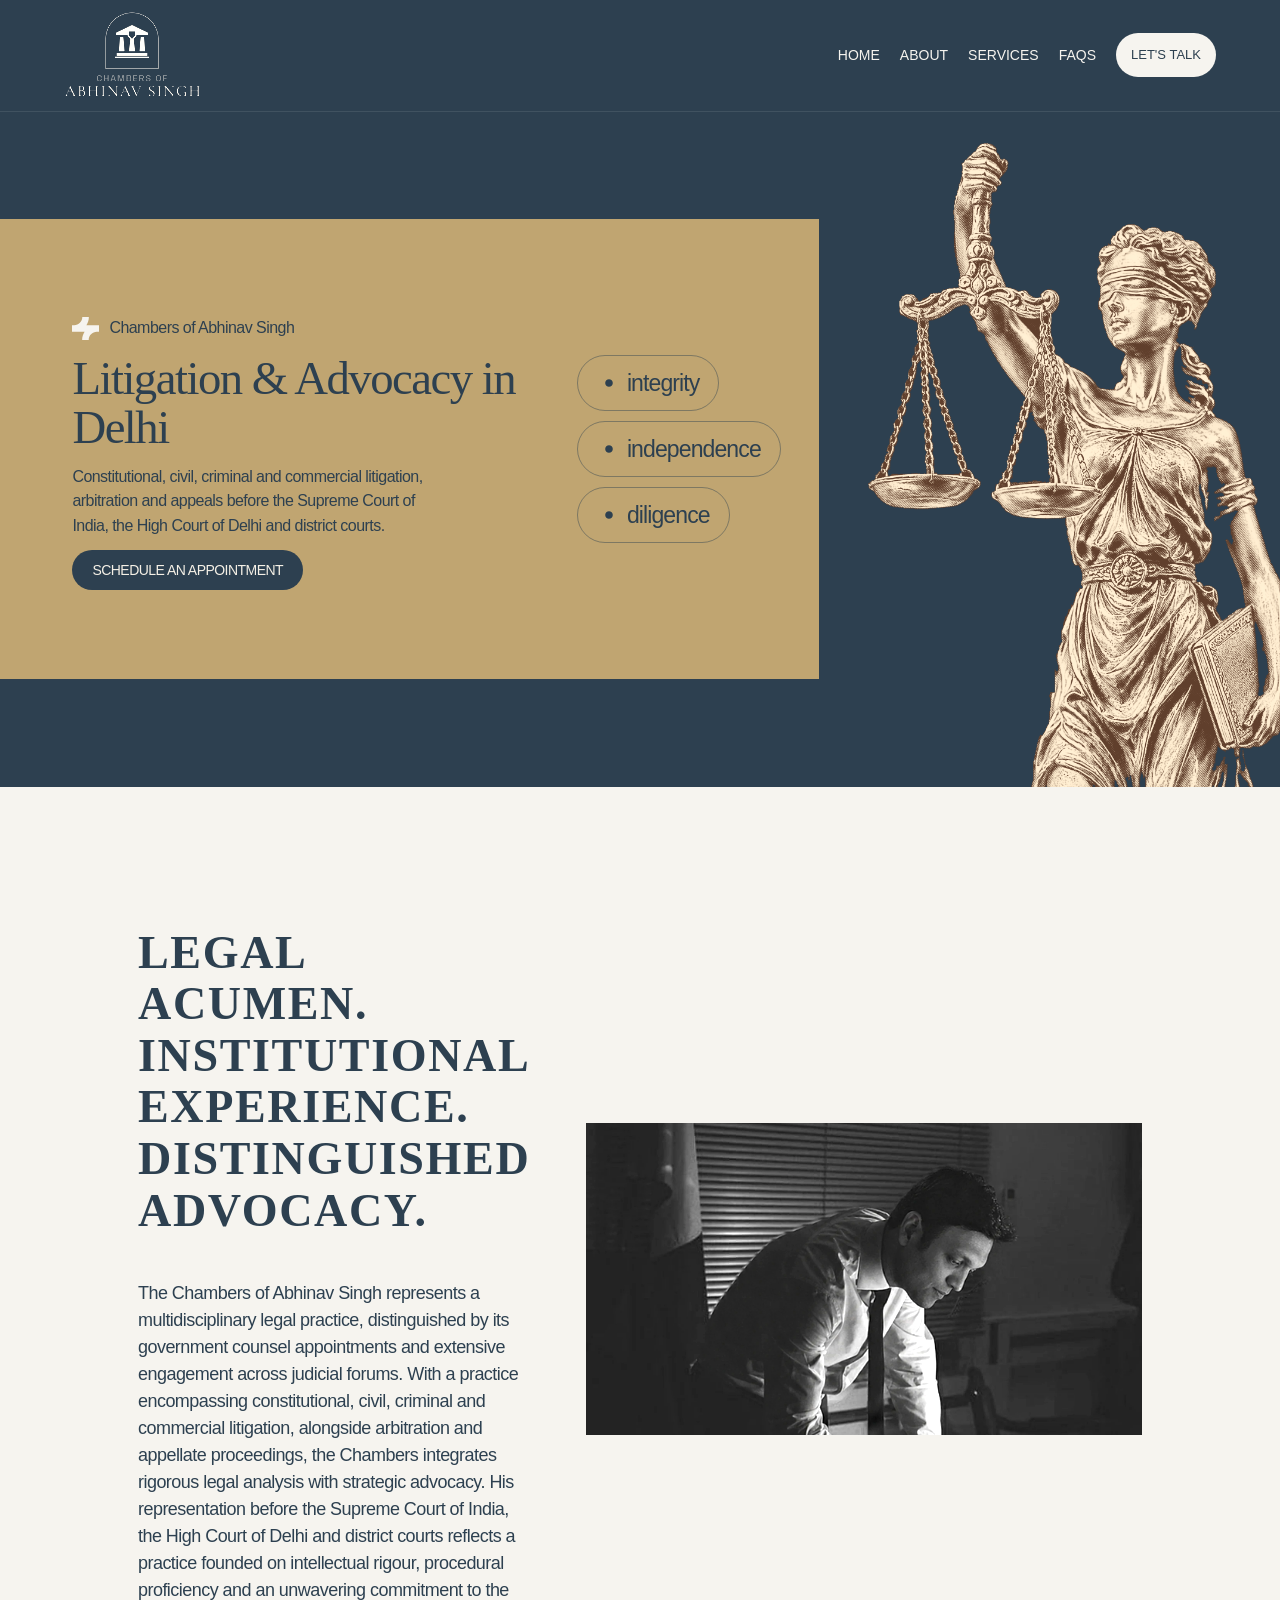
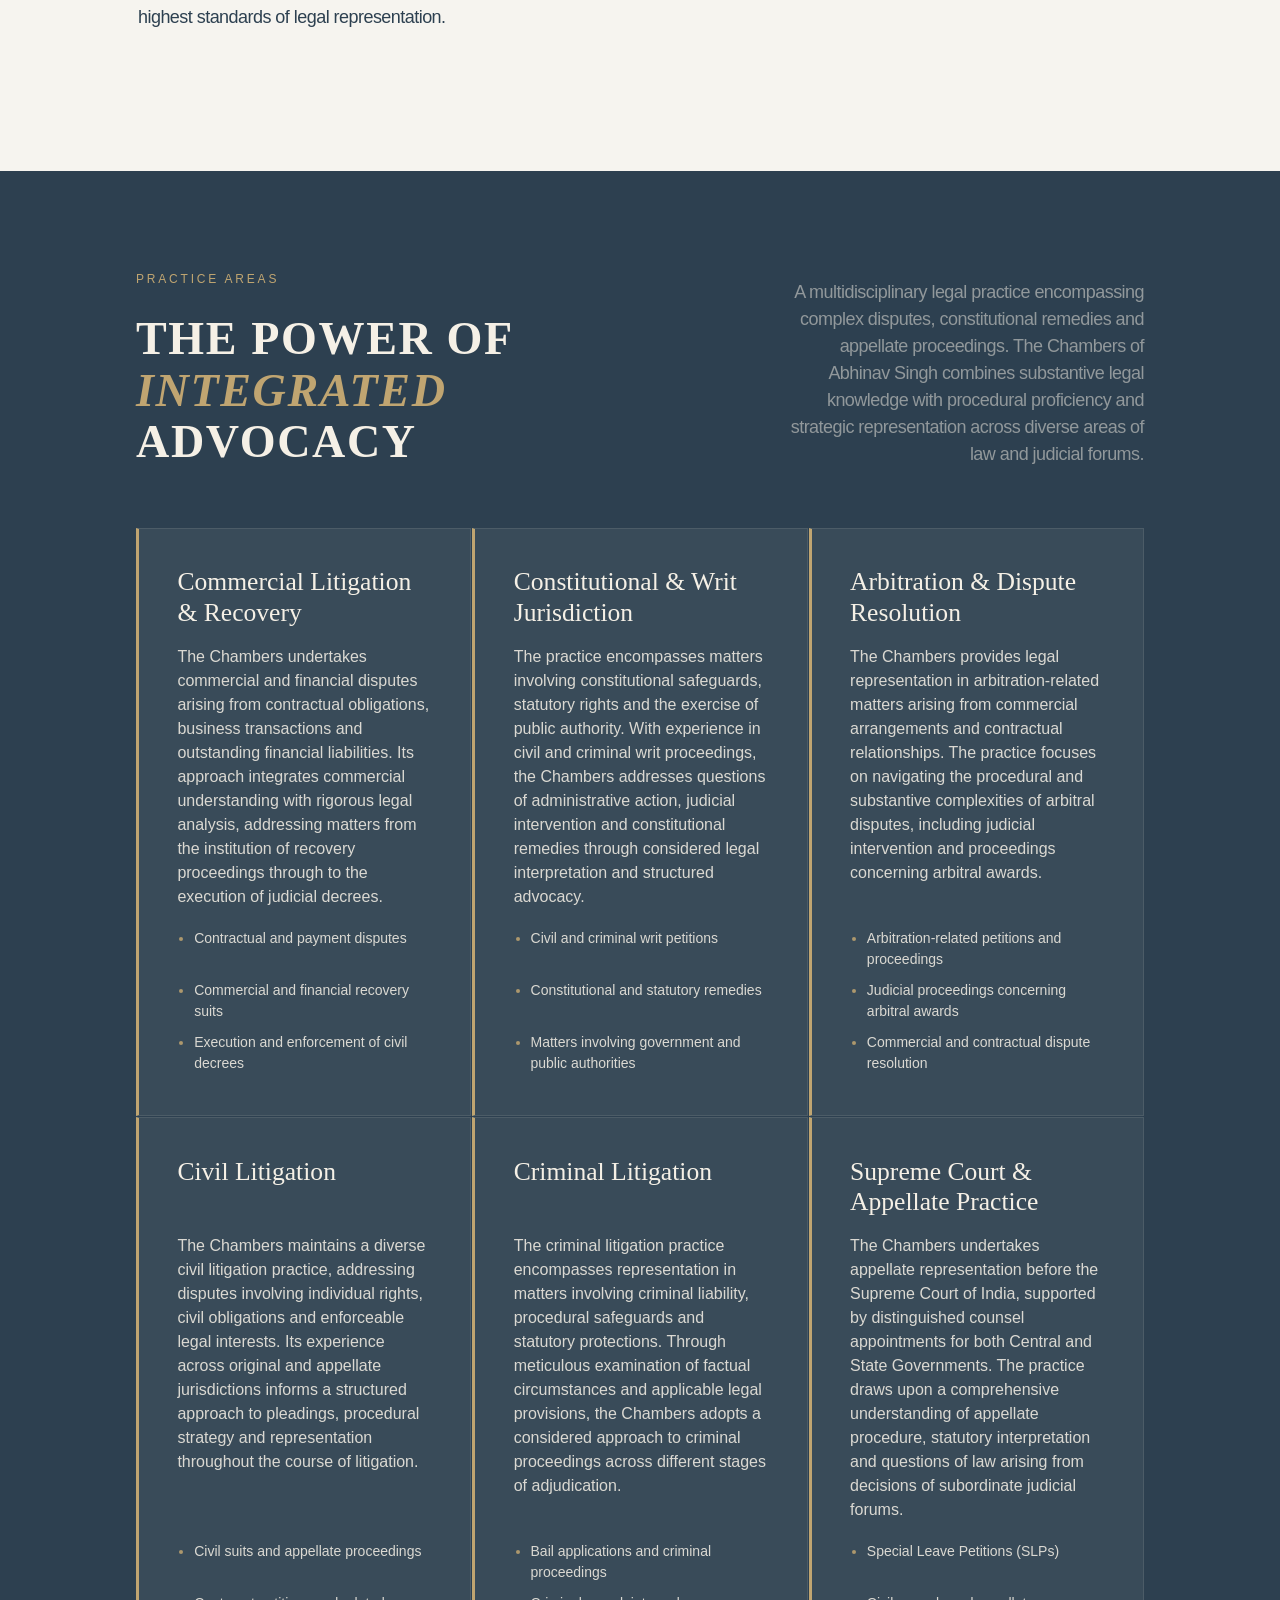
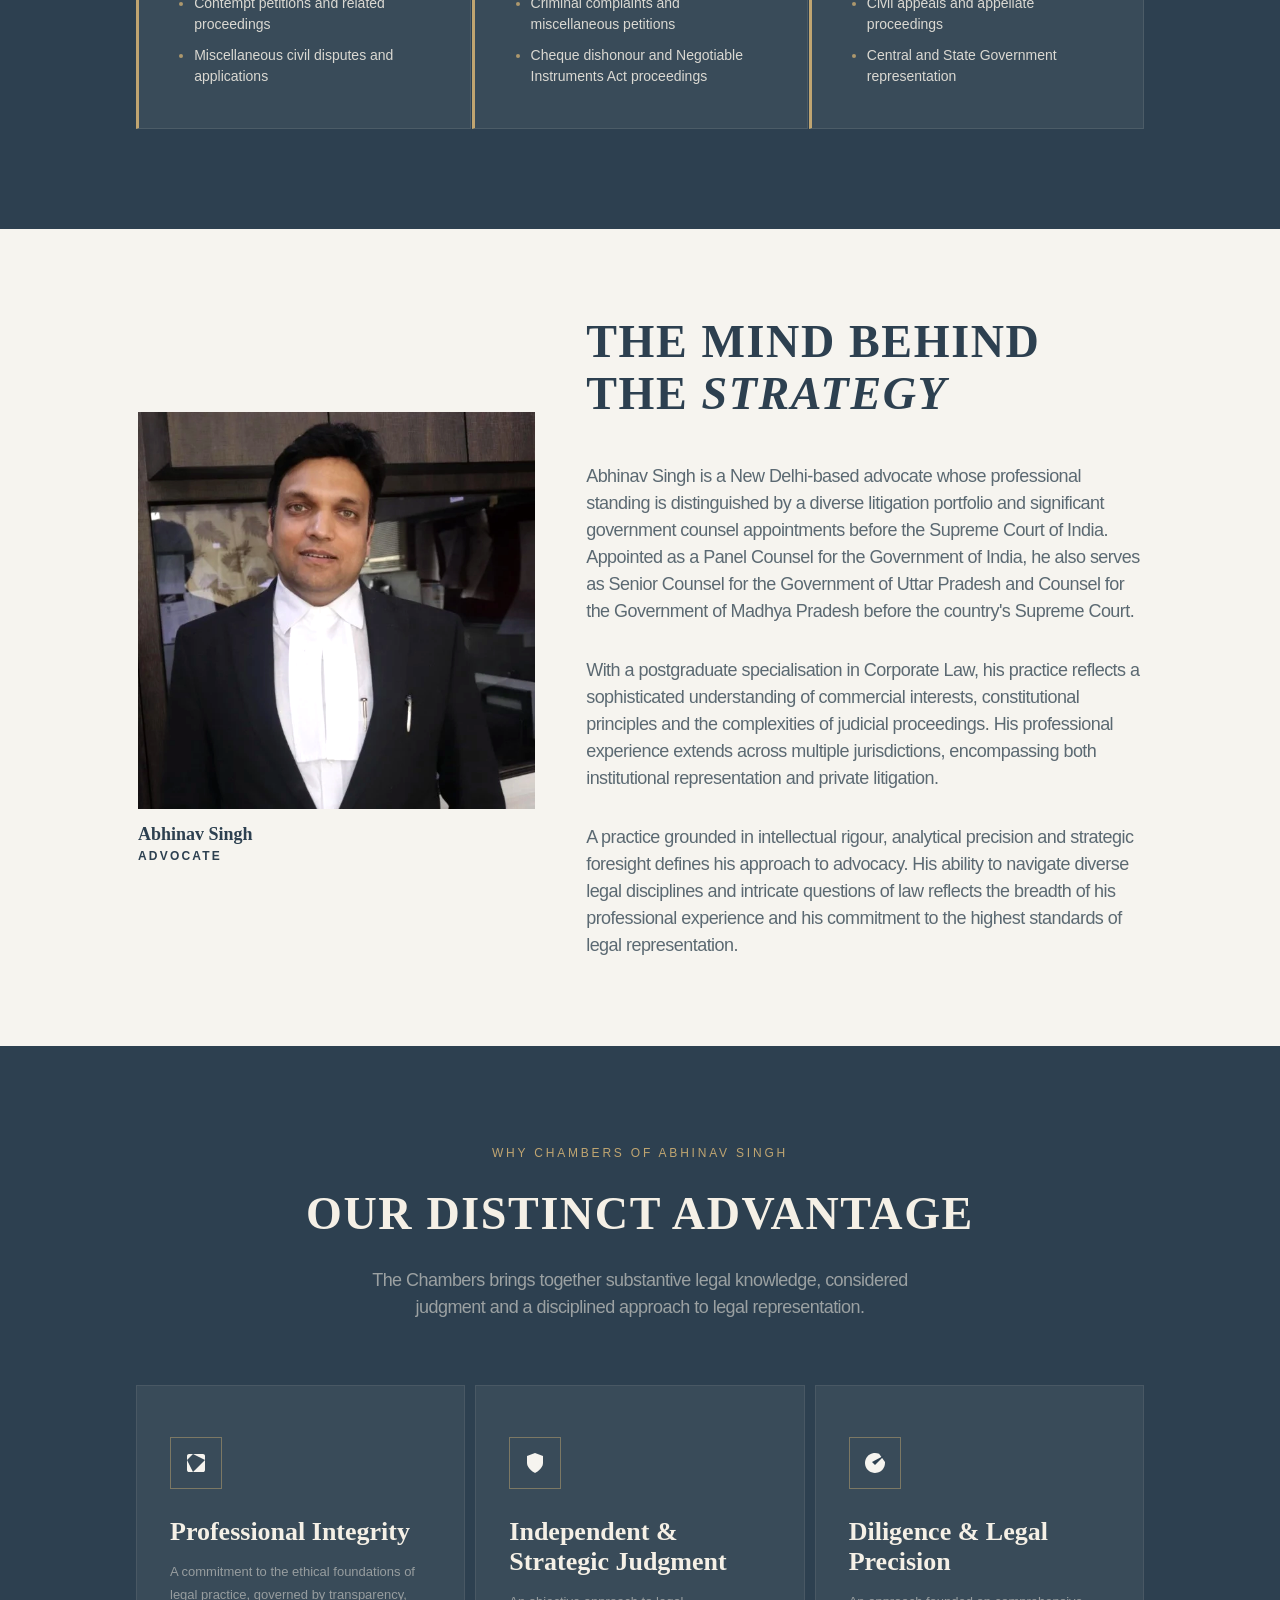
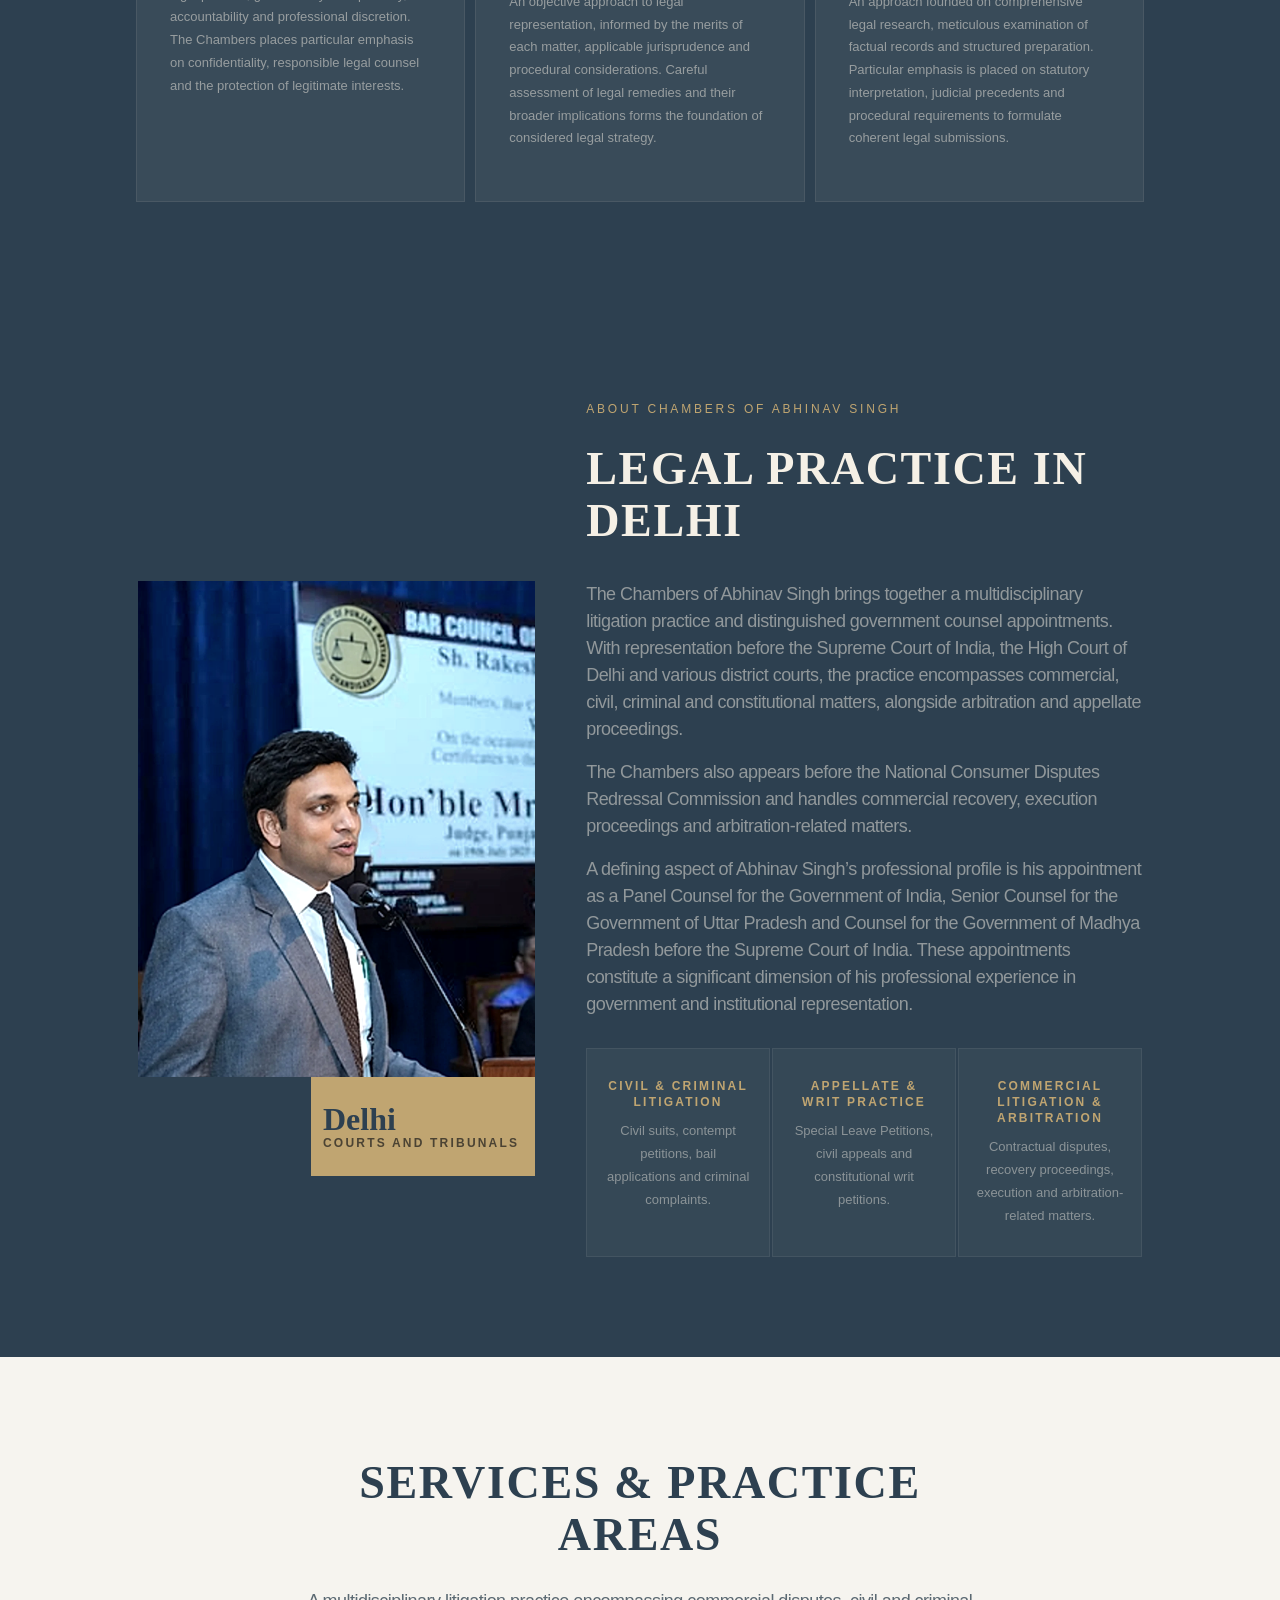
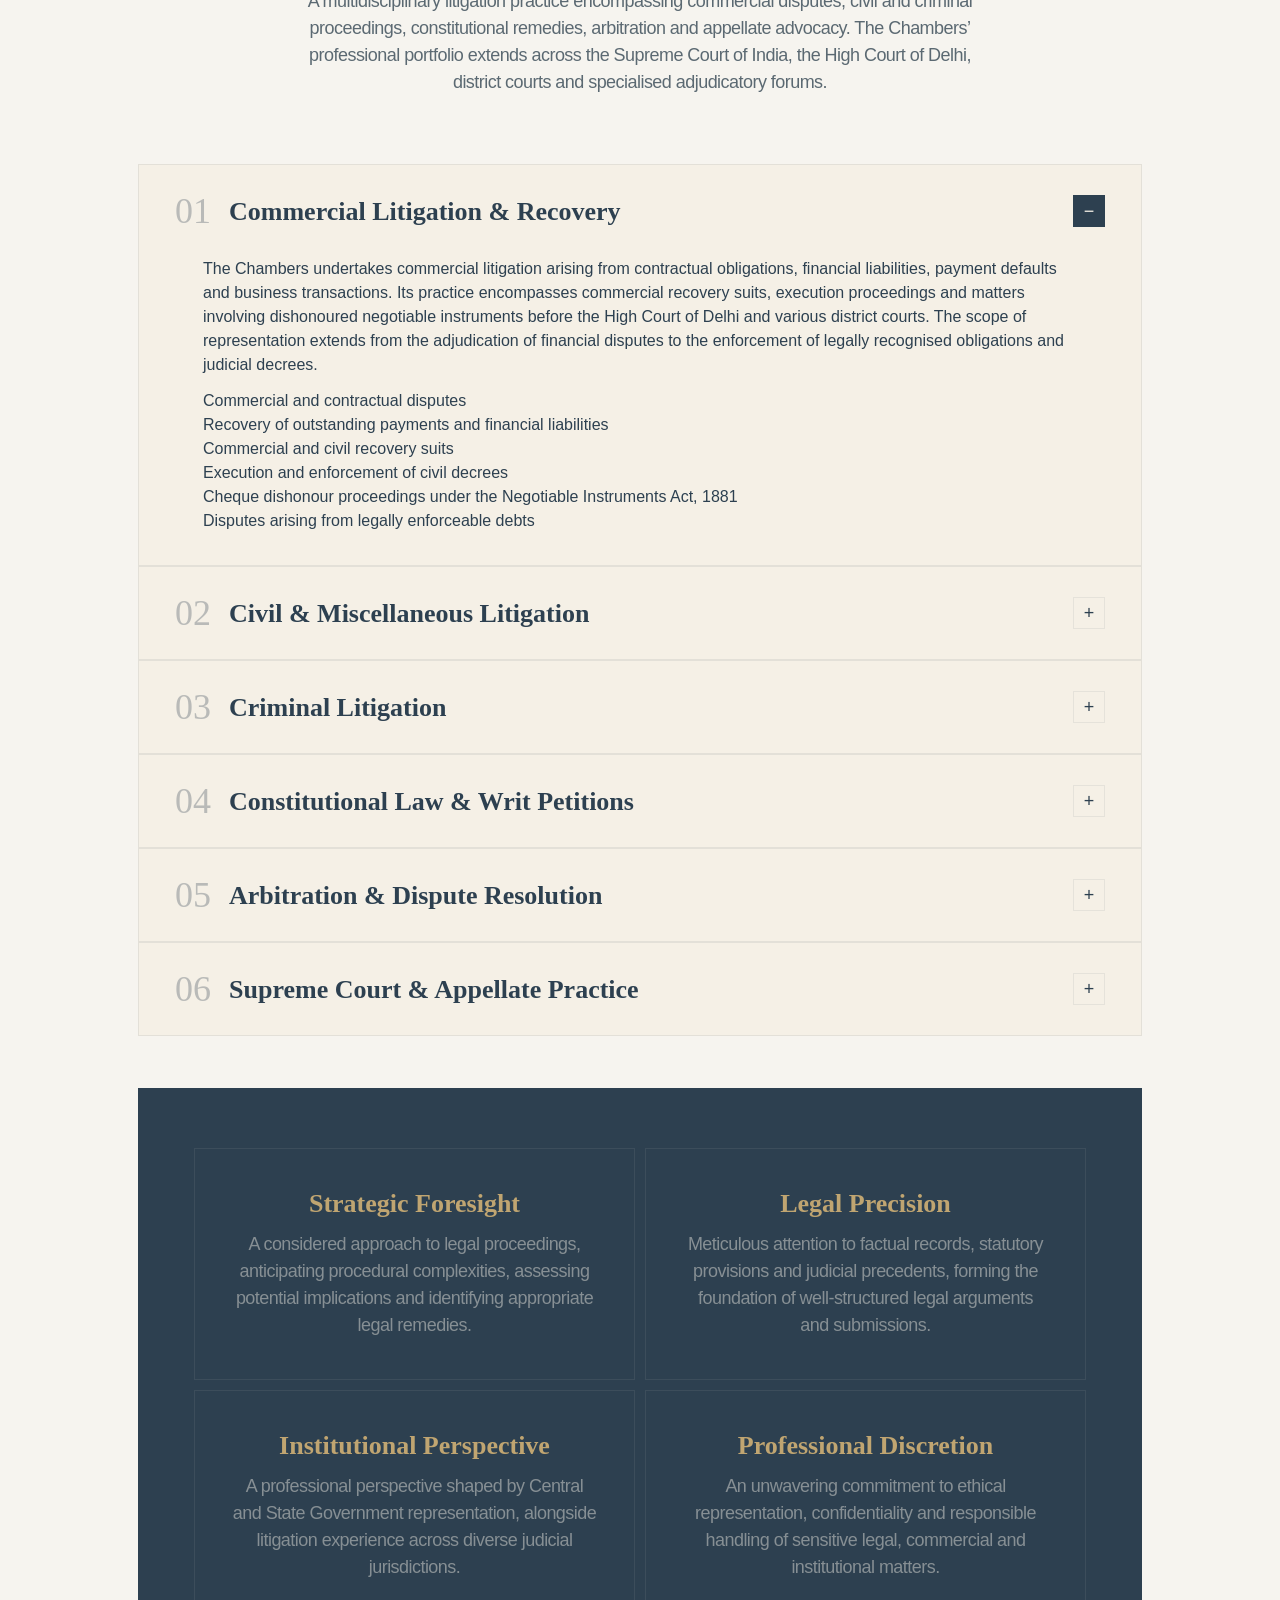
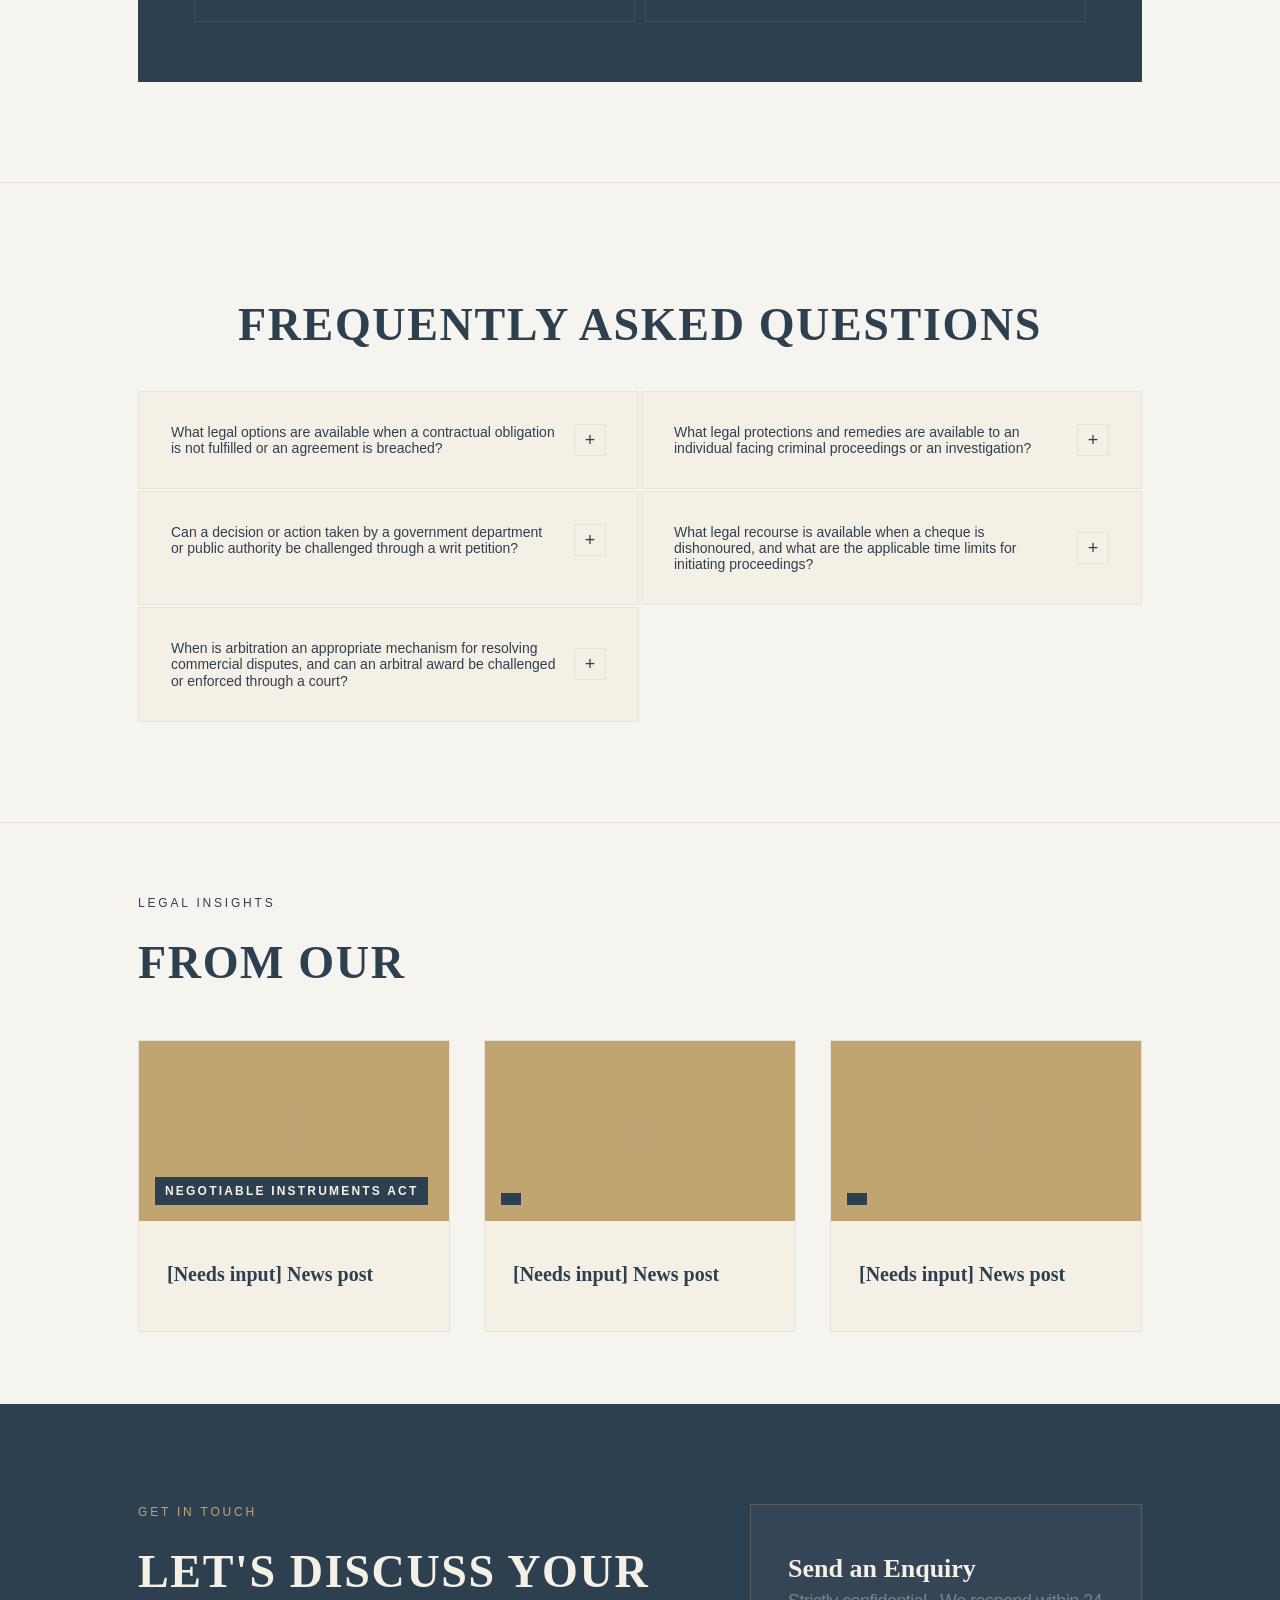
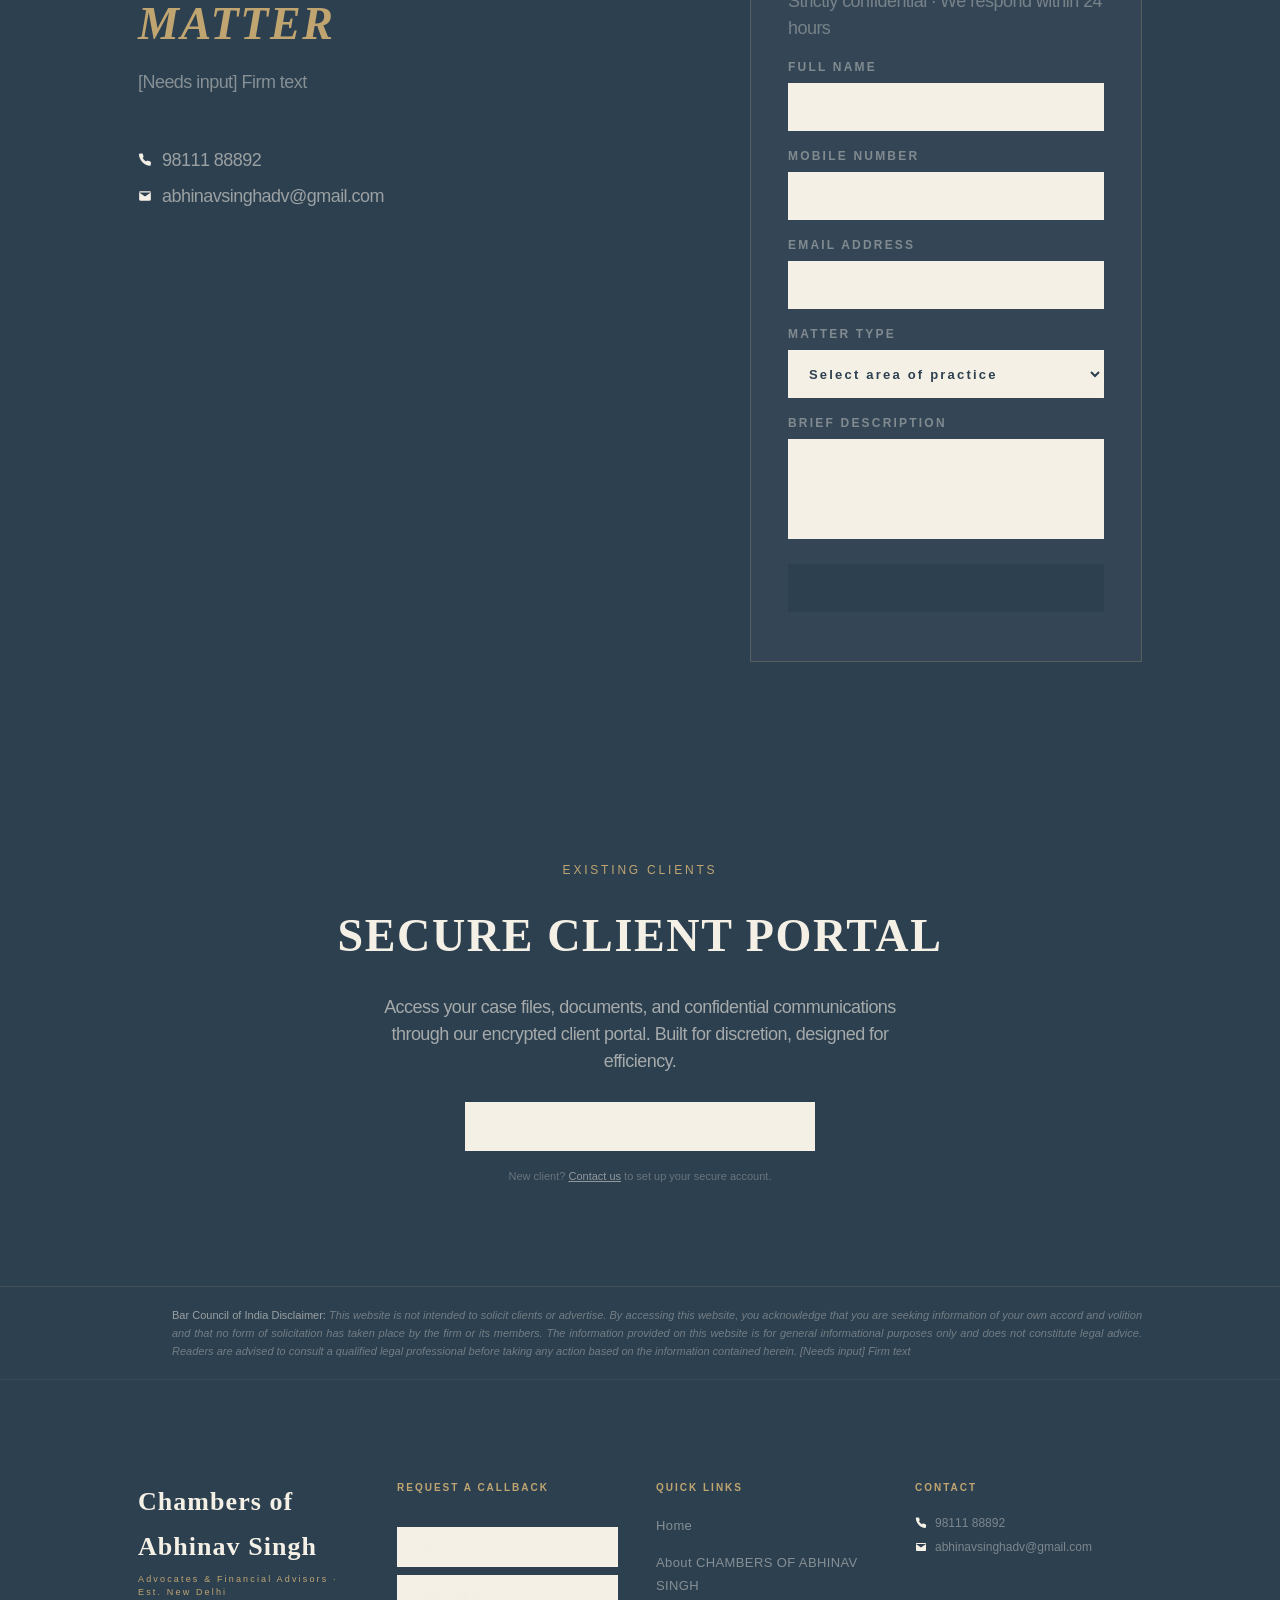
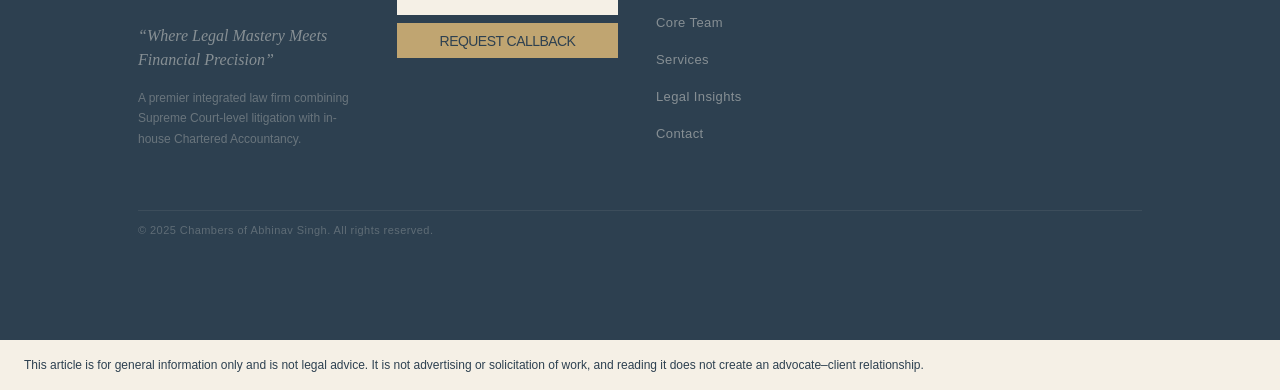
==== commit 26d670fe: "Refine section heading and FAQ spacing" ====
--- a/index.html
+++ b/index.html
@@ -48,7 +48,7 @@
 <details class="chambers-disclosure border border-black/[0.09] bg-white overflow-hidden"><summary class="chambers-disclosure-summary px-4 sm:px-9 py-5 md:py-7"><div class="flex items-center gap-3 md:gap-[18px]"><span class="font-cormorant text-[28px] md:text-[36px] font-light leading-9 text-[rgba(107,31,42,0.3)]">04</span><span class="font-cormorant text-[18px] sm:text-[22px] md:text-[26px] font-semibold leading-[29.9px] text-[#1a1a1a] text-left">Constitutional Law &amp; Writ Petitions</span></div><span class="chambers-disclosure-icon" aria-hidden="true"></span></summary><div class="chambers-accordion-description"><p>The Chambers undertakes civil and criminal writ proceedings, primarily before the High Court of Delhi, addressing matters involving constitutional protections, statutory entitlements and the exercise of public authority. Its practice encompasses proceedings concerning judicial review, administrative decisions and the enforcement of legal and constitutional rights. Abhinav Singh’s professional background in government representation further constitutes a relevant dimension of his engagement with public law.</p><ul class="mt-3 list-disc pl-5"><li>Civil and criminal writ petitions</li><li>Constitutional and statutory remedies</li><li>Judicial review of administrative action</li><li>Matters involving government and public authorities</li><li>Proceedings concerning fundamental and legal rights</li><li>Challenges to administrative and governmental decisions</li></ul></div></details>
 <details class="chambers-disclosure border border-black/[0.09] bg-white overflow-hidden"><summary class="chambers-disclosure-summary px-4 sm:px-9 py-5 md:py-7"><div class="flex items-center gap-3 md:gap-[18px]"><span class="font-cormorant text-[28px] md:text-[36px] font-light leading-9 text-[rgba(107,31,42,0.3)]">05</span><span class="font-cormorant text-[18px] sm:text-[22px] md:text-[26px] font-semibold leading-[29.9px] text-[#1a1a1a] text-left">Arbitration &amp; Dispute Resolution</span></div><span class="chambers-disclosure-icon" aria-hidden="true"></span></summary><div class="chambers-accordion-description"><p>The Chambers undertakes representation in arbitration-related judicial proceedings arising from commercial arrangements and contractual relationships. Its practice encompasses petitions before the High Court of Delhi concerning the statutory framework governing arbitration, judicial intervention and proceedings relating to arbitral awards. This area of practice brings together commercial litigation and the legal mechanisms governing arbitration under the Arbitration and Conciliation Act, 1996.</p><ul class="mt-3 list-disc pl-5"><li>Arbitration-related petitions</li><li>Commercial and contractual disputes involving arbitration</li><li>Judicial intervention in arbitral proceedings</li><li>Proceedings concerning challenges to arbitral awards</li><li>Enforcement-related proceedings concerning arbitral awards</li><li>Matters under the Arbitration and Conciliation Act, 1996</li></ul></div></details>
 <details class="chambers-disclosure border border-black/[0.09] bg-white overflow-hidden"><summary class="chambers-disclosure-summary px-4 sm:px-9 py-5 md:py-7"><div class="flex items-center gap-3 md:gap-[18px]"><span class="font-cormorant text-[28px] md:text-[36px] font-light leading-9 text-[rgba(107,31,42,0.3)]">06</span><span class="font-cormorant text-[18px] sm:text-[22px] md:text-[26px] font-semibold leading-[29.9px] text-[#1a1a1a] text-left">Supreme Court &amp; Appellate Practice</span></div><span class="chambers-disclosure-icon" aria-hidden="true"></span></summary><div class="chambers-accordion-description"><p>The Chambers undertakes appellate representation before the Supreme Court of India and the High Court of Delhi, encompassing civil appeals, Special Leave Petitions and challenges to judicial decisions. Its professional portfolio is distinguished by Abhinav Singh’s appointments as a Panel Counsel for the Government of India, Senior Counsel for the Government of Uttar Pradesh and Counsel for the Government of Madhya Pradesh before the Supreme Court of India. These appointments constitute a significant aspect of his professional experience in appellate advocacy and government representation.</p><ul class="mt-3 list-disc pl-5"><li>Special Leave Petitions (SLPs)</li><li>Civil appeals and appellate proceedings</li><li>Representation before the Supreme Court of India</li><li>Challenges to judicial decisions</li><li>Proceedings involving questions of law and statutory interpretation</li><li>Central and State Government representation</li></ul></div></details></div><div class="flex w-full justify-center bg-[#1a1a1a] px-6 sm:px-14 py-10 md:py-[60px]"><div class="chambers-approach-grid grid w-full grid-cols-1 gap-4 md:gap-2.5 text-center"><div data-reveal="true" class="border border-white/[0.07] px-6 sm:px-9 py-8 md:py-10 transition-colors duration-300 hover:border-[rgba(184,147,90,0.25)] hover:bg-[rgba(184,147,90,0.04)]" style="translate: none; rotate: none; scale: none; transform: translate(0px, 0px); opacity: 1;"><h4 class="font-cormorant text-[22px] md:text-[26px] font-semibold leading-[29.9px] text-[#b8935a]">Strategic Foresight</h4><p class="mt-3 font-jost text-base md:text-lg font-light leading-[27px] tracking-[-0.54px] text-white/45">A considered approach to legal proceedings, anticipating procedural complexities, assessing potential implications and identifying appropriate legal remedies.</p></div><div data-reveal="true" class="border border-white/[0.07] px-6 sm:px-9 py-8 md:py-10 transition-colors duration-300 hover:border-[rgba(184,147,90,0.25)] hover:bg-[rgba(184,147,90,0.04)]" style="translate: none; rotate: none; scale: none; transform: translate(0px, 0px); opacity: 1;"><h4 class="font-cormorant text-[22px] md:text-[26px] font-semibold leading-[29.9px] text-[#b8935a]">Legal Precision</h4><p class="mt-3 font-jost text-base md:text-lg font-light leading-[27px] tracking-[-0.54px] text-white/45">Meticulous attention to factual records, statutory provisions and judicial precedents, forming the foundation of well-structured legal arguments and submissions.</p></div><div data-reveal="true" class="border border-white/[0.07] px-6 sm:px-9 py-8 md:py-10 transition-colors duration-300 hover:border-[rgba(184,147,90,0.25)] hover:bg-[rgba(184,147,90,0.04)]" style="translate: none; rotate: none; scale: none; transform: translate(0px, 0px); opacity: 1;"><h4 class="font-cormorant text-[22px] md:text-[26px] font-semibold leading-[29.9px] text-[#b8935a]">Institutional Perspective</h4><p class="mt-3 font-jost text-base md:text-lg font-light leading-[27px] tracking-[-0.54px] text-white/45">A professional perspective shaped by Central and State Government representation, alongside litigation experience across diverse judicial jurisdictions.</p></div><div data-reveal="true" class="border border-white/[0.07] px-6 sm:px-9 py-8 md:py-10 transition-colors duration-300 hover:border-[rgba(184,147,90,0.25)] hover:bg-[rgba(184,147,90,0.04)]" style="translate: none; rotate: none; scale: none; transform: translate(0px, 0px); opacity: 1;"><h4 class="font-cormorant text-[22px] md:text-[26px] font-semibold leading-[29.9px] text-[#b8935a]">Professional Discretion</h4><p class="mt-3 font-jost text-base md:text-lg font-light leading-[27px] tracking-[-0.54px] text-white/45">An unwavering commitment to ethical representation, confidentiality and responsible handling of sensitive legal, commercial and institutional matters.</p></div></div></div></div></div></div></div></section>
-<section id="faqs" class="flex w-full items-center justify-center bg-[#f8f3eb] px-5 sm:px-8 md:px-16 lg:px-[138px] py-16 md:py-[100px] mx-auto overflow-hidden" data-sar-section="home/faqs" data-sar-type="content"><div class="w-full"><div class="flex flex-col gap-8 md:gap-10"><div class="text-center"><h2 data-reveal="true" class="mt-4 font-cormorant text-[30px] md:text-[38px] font-semibold leading-tight text-[#1a1a1a]" style="translate: none; rotate: none; scale: none; transform: translate(0px, 0px); opacity: 1;">Frequently Asked Questions</h2></div><div class="grid grid-cols-1 sm:grid-cols-2 items-start gap-0.5"><details class="chambers-disclosure chambers-faq border border-black/[0.07] bg-white"><summary class="chambers-disclosure-summary p-6 md:p-8"><span class="font-jost text-sm font-medium leading-[16.1px] text-[#1a1a1a]">What legal options are available when a contractual obligation is not fulfilled or an agreement is breached?</span><span class="chambers-disclosure-icon" aria-hidden="true"></span></summary><p class="font-jost text-[13px] font-light leading-[22.75px] text-[#666] px-6 md:px-8 pb-6 md:pb-8"><a class="underline" href="./practice-areas/">See Commercial Litigation &amp; Recovery in Services &amp; Practice Areas</a>.</p></details><details class="chambers-disclosure chambers-faq border border-black/[0.07] bg-white"><summary class="chambers-disclosure-summary p-6 md:p-8"><span class="font-jost text-sm font-medium leading-[16.1px] text-[#1a1a1a]">What legal protections and remedies are available to an individual facing criminal proceedings or an investigation?</span><span class="chambers-disclosure-icon" aria-hidden="true"></span></summary><p class="font-jost text-[13px] font-light leading-[22.75px] text-[#666] px-6 md:px-8 pb-6 md:pb-8"><a class="underline" href="./practice-areas/">See Criminal Litigation in Services &amp; Practice Areas</a>.</p></details><details class="chambers-disclosure chambers-faq border border-black/[0.07] bg-white"><summary class="chambers-disclosure-summary p-6 md:p-8"><span class="font-jost text-sm font-medium leading-[16.1px] text-[#1a1a1a]">Can a decision or action taken by a government department or public authority be challenged through a writ petition?</span><span class="chambers-disclosure-icon" aria-hidden="true"></span></summary><p class="font-jost text-[13px] font-light leading-[22.75px] text-[#666] px-6 md:px-8 pb-6 md:pb-8"><a class="underline" href="./practice-areas/">See Constitutional Law &amp; Writ Petitions in Services &amp; Practice Areas</a>.</p></details><details class="chambers-disclosure chambers-faq border border-black/[0.07] bg-white"><summary class="chambers-disclosure-summary p-6 md:p-8"><span class="font-jost text-sm font-medium leading-[16.1px] text-[#1a1a1a]">What legal recourse is available when a cheque is dishonoured, and what are the applicable time limits for initiating proceedings?</span><span class="chambers-disclosure-icon" aria-hidden="true"></span></summary><p class="font-jost text-[13px] font-light leading-[22.75px] text-[#666] px-6 md:px-8 pb-6 md:pb-8"><a class="underline" href="./practice-areas/">See Commercial Litigation &amp; Recovery in Services &amp; Practice Areas</a>.</p></details><details class="chambers-disclosure chambers-faq border border-black/[0.07] bg-white"><summary class="chambers-disclosure-summary p-6 md:p-8"><span class="font-jost text-sm font-medium leading-[16.1px] text-[#1a1a1a]">When is arbitration an appropriate mechanism for resolving commercial disputes, and can an arbitral award be challenged or enforced through a court?</span><span class="chambers-disclosure-icon" aria-hidden="true"></span></summary><p class="font-jost text-[13px] font-light leading-[22.75px] text-[#666] px-6 md:px-8 pb-6 md:pb-8"><a class="underline" href="./practice-areas/">See Arbitration &amp; Dispute Resolution in Services &amp; Practice Areas</a>.</p></details></div></div></div></section>
+<section id="faqs" class="flex w-full items-center justify-center bg-[#f8f3eb] px-5 sm:px-8 md:px-16 lg:px-[138px] py-16 md:py-[100px] mx-auto overflow-hidden" data-sar-section="home/faqs" data-sar-type="content"><div class="w-full"><div class="flex flex-col gap-8 md:gap-10"><div class="text-center"><h2 data-reveal="true" class="mt-4 font-cormorant text-[30px] md:text-[38px] font-semibold leading-tight text-[#1a1a1a]" style="translate: none; rotate: none; scale: none; transform: translate(0px, 0px); opacity: 1;">Frequently Asked Questions</h2></div><div class="grid grid-cols-1 sm:grid-cols-2 items-stretch gap-0.5"><details class="chambers-disclosure chambers-faq border border-black/[0.07] bg-white"><summary class="chambers-disclosure-summary p-6 md:p-8"><span class="font-jost text-sm font-medium leading-[16.1px] text-[#1a1a1a]">What legal options are available when a contractual obligation is not fulfilled or an agreement is breached?</span><span class="chambers-disclosure-icon" aria-hidden="true"></span></summary><p class="font-jost text-[13px] font-light leading-[22.75px] text-[#666] px-6 md:px-8 pb-6 md:pb-8"><a class="underline" href="./practice-areas/">See Commercial Litigation &amp; Recovery in Services &amp; Practice Areas</a>.</p></details><details class="chambers-disclosure chambers-faq border border-black/[0.07] bg-white"><summary class="chambers-disclosure-summary p-6 md:p-8"><span class="font-jost text-sm font-medium leading-[16.1px] text-[#1a1a1a]">What legal protections and remedies are available to an individual facing criminal proceedings or an investigation?</span><span class="chambers-disclosure-icon" aria-hidden="true"></span></summary><p class="font-jost text-[13px] font-light leading-[22.75px] text-[#666] px-6 md:px-8 pb-6 md:pb-8"><a class="underline" href="./practice-areas/">See Criminal Litigation in Services &amp; Practice Areas</a>.</p></details><details class="chambers-disclosure chambers-faq border border-black/[0.07] bg-white"><summary class="chambers-disclosure-summary p-6 md:p-8"><span class="font-jost text-sm font-medium leading-[16.1px] text-[#1a1a1a]">Can a decision or action taken by a government department or public authority be challenged through a writ petition?</span><span class="chambers-disclosure-icon" aria-hidden="true"></span></summary><p class="font-jost text-[13px] font-light leading-[22.75px] text-[#666] px-6 md:px-8 pb-6 md:pb-8"><a class="underline" href="./practice-areas/">See Constitutional Law &amp; Writ Petitions in Services &amp; Practice Areas</a>.</p></details><details class="chambers-disclosure chambers-faq border border-black/[0.07] bg-white"><summary class="chambers-disclosure-summary p-6 md:p-8"><span class="font-jost text-sm font-medium leading-[16.1px] text-[#1a1a1a]">What legal recourse is available when a cheque is dishonoured, and what are the applicable time limits for initiating proceedings?</span><span class="chambers-disclosure-icon" aria-hidden="true"></span></summary><p class="font-jost text-[13px] font-light leading-[22.75px] text-[#666] px-6 md:px-8 pb-6 md:pb-8"><a class="underline" href="./practice-areas/">See Commercial Litigation &amp; Recovery in Services &amp; Practice Areas</a>.</p></details><details class="chambers-disclosure chambers-faq border border-black/[0.07] bg-white"><summary class="chambers-disclosure-summary p-6 md:p-8"><span class="font-jost text-sm font-medium leading-[16.1px] text-[#1a1a1a]">When is arbitration an appropriate mechanism for resolving commercial disputes, and can an arbitral award be challenged or enforced through a court?</span><span class="chambers-disclosure-icon" aria-hidden="true"></span></summary><p class="font-jost text-[13px] font-light leading-[22.75px] text-[#666] px-6 md:px-8 pb-6 md:pb-8"><a class="underline" href="./practice-areas/">See Arbitration &amp; Dispute Resolution in Services &amp; Practice Areas</a>.</p></details></div></div></div></section>
 <section id="blogs" class="flex w-full flex-col bg-[#f8f3eb] px-5 sm:px-8 md:px-16 lg:px-[138px] py-14 md:py-[72px] mx-auto overflow-hidden" data-sar-section="home/s08-cards" data-sar-type="cards"><div class="flex w-full flex-col gap-10 md:gap-[52px]"><div class="flex flex-col sm:flex-row items-start sm:items-end justify-between gap-4"><div class="flex flex-col gap-3.5"><p data-reveal="true" class="font-jost text-xs tracking-[2.8px] text-[#b8935a]" style="translate: none; rotate: none; scale: none; transform: translate(0px, 0px); opacity: 1;">Legal Insights</p><h2 data-reveal="true" class="font-cormorant text-[36px] md:text-[50px] font-semibold leading-tight text-[#1a1a1a]" style="translate: none; rotate: none; scale: none; transform: translate(0px, 0px); opacity: 1;">From Our <span class="font-cormorant italic text-[#6b1f2a]"></span></h2></div></div><div class="grid grid-cols-1 sm:grid-cols-2 lg:grid-cols-3 gap-6 md:gap-[34px]"><article data-reveal="true" class="group overflow-hidden border border-black/[0.07] bg-white cursor-pointer transition-shadow duration-350 hover:shadow-xl" style="translate: none; rotate: none; scale: none; transform: translate(0px, 0px); opacity: 1;"><a class="block" href="./blog/the-security-cheque-trap/index.html"><div class="relative h-[180px] overflow-hidden"><img alt="" loading="lazy" decoding="async" data-nimg="fill" class="blog-img-zoom object-cover" style="position:absolute;height:100%;width:100%;left:0;top:0;right:0;bottom:0;color:transparent" sizes="100vw" src="data:image/svg+xml,%3Csvg%20xmlns%3D%22http%3A%2F%2Fwww.w3.org%2F2000%2Fsvg%22%20viewBox%3D%220%200%2016%209%22%3E%3Crect%20width%3D%2216%22%20height%3D%229%22%20fill%3D%22%23c0a571%22%2F%3E%3C%2Fsvg%3E"><span class="absolute left-1/2 top-1/2 -translate-x-1/2 -translate-y-1/2 font-cormorant text-[48px] font-light text-[rgba(184,147,90,0.2)]">§</span><span class="absolute bottom-4 left-4 bg-[#6b1f2a] px-2.5 py-1.5 font-jost text-xs font-semibold uppercase tracking-[2.2px] text-white">Negotiable Instruments Act</span></div><div class="p-6 md:p-7"><p class="font-jost text-xs font-semibold uppercase tracking-[2.2px] text-[#aaa]"></p><h3 class="mt-3 font-cormorant text-xl font-semibold leading-[26px] text-[#1a1a1a] transition-colors duration-200 group-hover:text-[#6b1f2a]">[Needs input] News post</h3><p class="mt-4 font-jost text-[13px] font-light leading-[22.75px] text-[#777]"></p></div></a></article><article data-reveal="true" class="group overflow-hidden border border-black/[0.07] bg-white cursor-pointer transition-shadow duration-350 hover:shadow-xl" style="translate: none; rotate: none; scale: none; transform: translate(0px, 0px); opacity: 1;"><a class="block" href="./blog/the-stop-payment-myth/index.html"><div class="relative h-[180px] overflow-hidden"><img alt="" loading="lazy" decoding="async" data-nimg="fill" class="blog-img-zoom object-cover" style="position:absolute;height:100%;width:100%;left:0;top:0;right:0;bottom:0;color:transparent" sizes="100vw" src="data:image/svg+xml,%3Csvg%20xmlns%3D%22http%3A%2F%2Fwww.w3.org%2F2000%2Fsvg%22%20viewBox%3D%220%200%2016%209%22%3E%3Crect%20width%3D%2216%22%20height%3D%229%22%20fill%3D%22%23c0a571%22%2F%3E%3C%2Fsvg%3E"><span class="absolute left-1/2 top-1/2 -translate-x-1/2 -translate-y-1/2 font-cormorant text-[48px] font-light text-[rgba(184,147,90,0.2)]">§</span><span class="absolute bottom-4 left-4 bg-[#6b1f2a] px-2.5 py-1.5 font-jost text-xs font-semibold uppercase tracking-[2.2px] text-white"></span></div><div class="p-6 md:p-7"><p class="font-jost text-xs font-semibold uppercase tracking-[2.2px] text-[#aaa]"></p><h3 class="mt-3 font-cormorant text-xl font-semibold leading-[26px] text-[#1a1a1a] transition-colors duration-200 group-hover:text-[#6b1f2a]">[Needs input] News post</h3><p class="mt-4 font-jost text-[13px] font-light leading-[22.75px] text-[#777]"></p></div></a></article><article data-reveal="true" class="group overflow-hidden border border-black/[0.07] bg-white cursor-pointer transition-shadow duration-350 hover:shadow-xl" style="translate: none; rotate: none; scale: none; transform: translate(0px, 0px); opacity: 1;"><a class="block" href="./blog/the-jurisdiction-carousel/index.html"><div class="relative h-[180px] overflow-hidden"><img alt="" loading="lazy" decoding="async" data-nimg="fill" class="blog-img-zoom object-cover" style="position:absolute;height:100%;width:100%;left:0;top:0;right:0;bottom:0;color:transparent" sizes="100vw" src="data:image/svg+xml,%3Csvg%20xmlns%3D%22http%3A%2F%2Fwww.w3.org%2F2000%2Fsvg%22%20viewBox%3D%220%200%2016%209%22%3E%3Crect%20width%3D%2216%22%20height%3D%229%22%20fill%3D%22%23c0a571%22%2F%3E%3C%2Fsvg%3E"><img alt="" loading="lazy" decoding="async" data-nimg="fill" class="blog-img-zoom object-cover" style="position:absolute;height:100%;width:100%;left:0;top:0;right:0;bottom:0;color:transparent" sizes="100vw" src="data:image/svg+xml,%3Csvg%20xmlns%3D%22http%3A%2F%2Fwww.w3.org%2F2000%2Fsvg%22%20viewBox%3D%220%200%2016%209%22%3E%3Crect%20width%3D%2216%22%20height%3D%229%22%20fill%3D%22%23c0a571%22%2F%3E%3C%2Fsvg%3E"><span class="absolute left-1/2 top-1/2 -translate-x-1/2 -translate-y-1/2 font-cormorant text-[48px] font-light text-[rgba(184,147,90,0.2)]">§</span><span class="absolute bottom-4 left-4 bg-[#6b1f2a] px-2.5 py-1.5 font-jost text-xs font-semibold uppercase tracking-[2.2px] text-white"></span></div><div class="p-6 md:p-7"><p class="font-jost text-xs font-semibold uppercase tracking-[2.2px] text-[#aaa]"></p><h3 class="mt-3 font-cormorant text-xl font-semibold leading-[26px] text-[#1a1a1a] transition-colors duration-200 group-hover:text-[#6b1f2a]">[Needs input] News post</h3><p class="mt-4 font-jost text-[13px] font-light leading-[22.75px] text-[#777]"></p></div></a></article></div></div></section>
 <section id="contact" class="flex w-full bg-[#1a1a1a] px-5 sm:px-8 md:px-16 lg:px-[138px] py-16 md:py-[100px] mx-auto overflow-hidden" data-sar-section="home/s09-form" data-sar-type="form"><div class="flex w-full flex-col md:flex-row gap-10 md:gap-16"><div class="flex w-full md:w-[548px] md:shrink-0 flex-col gap-8 md:gap-[42px]"><div data-reveal="true" class="flex flex-col gap-5" style="translate: none; rotate: none; scale: none; transform: translate(0px, 0px); opacity: 1;"><div class="flex flex-col gap-3.5"><p class="font-jost text-xs tracking-[2.8px] text-[#b8935a]">Get in Touch</p><h2 class="font-cormorant text-[32px] md:text-[46px] font-semibold leading-tight text-white">Let's Discuss Your <span class="font-cormorant italic text-[#b8935a]">Matter</span></h2></div><p class="max-w-[540px] font-jost text-base md:text-lg font-light leading-[27px] tracking-[-0.54px] text-white/45"><span data-sclf-gap>[Needs input] Firm text</span></p></div><div data-reveal="true" class="flex flex-col gap-10 md:gap-[78px]" style="translate: none; rotate: none; scale: none; transform: translate(0px, 0px); opacity: 1;"><div><p class="font-jost text-xs font-semibold uppercase tracking-[2.2px] text-[#b8935a]"></p><p class="mt-2 font-jost text-base md:text-lg font-light leading-[27px] tracking-[-0.54px] text-white/60"></p><div class="mt-2 flex items-center gap-2.5"><img alt="" loading="lazy" width="14" height="14" decoding="async" data-nimg="1" style="color:transparent" src="./assets/site/images/phone-icon.__q189041d8.svg"><a href="tel:+919811188892" class="font-jost text-base md:text-lg font-light tracking-[-0.54px] text-white/55 transition-colors hover:text-white/80">98111 88892</a></div><div class="mt-2 flex items-center gap-2.5"><img alt="" loading="lazy" width="14" height="14" decoding="async" data-nimg="1" style="color:transparent" src="./assets/site/images/footer-email.__q189041d8.svg"><a href="mailto:abhinavsinghadv@gmail.com" class="font-jost text-sm md:text-lg font-light tracking-[-0.54px] text-white/55 break-all transition-colors hover:text-white/80">abhinavsinghadv@gmail.com</a></div></div></div></div><form class="flex flex-1 flex-col gap-[17px] border border-[rgba(184,147,90,0.25)] bg-white/[0.03] px-5 sm:px-[37px] py-8 md:py-[49px]" data-sar-form="home-form-1" data-sar-form-disabled><div data-reveal="true" style="translate: none; rotate: none; scale: none; transform: translate(0px, 0px); opacity: 1;"><h3 class="font-cormorant text-[22px] md:text-[26px] font-semibold leading-[29.9px] text-white">Send an Enquiry</h3><p class="mt-1 font-jost text-base md:text-lg font-light leading-[27px] tracking-[-0.54px] text-white/35">Strictly confidential · We respond within 24 hours</p></div><label data-reveal="true" class="font-jost text-xs font-semibold uppercase tracking-[2.2px] text-white/40" style="translate: none; rotate: none; scale: none; transform: translate(0px, 0px); opacity: 1;">Full Name<input type="text" placeholder="Your full name" class="input-gold mt-2 block h-12 w-full border border-white/10 bg-white/[0.05] px-4 font-jost text-[13px] text-white placeholder:text-white/25"></label><label data-reveal="true" class="font-jost text-xs font-semibold uppercase tracking-[2.2px] text-white/40" style="translate: none; rotate: none; scale: none; transform: translate(0px, 0px); opacity: 1;">Mobile Number<input type="tel" placeholder="" class="input-gold mt-2 block h-12 w-full border border-white/10 bg-white/[0.05] px-4 font-jost text-[13px] text-white placeholder:text-white/25"></label><label data-reveal="true" class="font-jost text-xs font-semibold uppercase tracking-[2.2px] text-white/40" style="translate: none; rotate: none; scale: none; transform: translate(0px, 0px); opacity: 1;">Email Address<input type="email" placeholder="" class="input-gold mt-2 block h-12 w-full border border-white/10 bg-white/[0.05] px-4 font-jost text-[13px] text-white placeholder:text-white/25"></label><label data-reveal="true" class="font-jost text-xs font-semibold uppercase tracking-[2.2px] text-white/40" style="translate: none; rotate: none; scale: none; transform: translate(0px, 0px); opacity: 1;">Matter Type<select class="input-gold mt-2 block h-12 w-full border border-white/10 bg-[#1a1a1a] px-4 font-jost text-[13px] text-white"><option value="">Select area of practice</option><option value="Commercial and civil recovery">Commercial and civil recovery</option><option value="Writ petitions">Writ petitions</option><option value="Arbitration">Arbitration</option><option value="Cheque bounce (NI Act)">Cheque bounce (NI Act)</option><option value="Execution">Execution</option><option value="High Court of Delhi">High Court of Delhi</option><option value="Supreme Court of India">Supreme Court of India</option><option value="Other">Other</option></select></label><label data-reveal="true" class="font-jost text-xs font-semibold uppercase tracking-[2.2px] text-white/40" style="translate: none; rotate: none; scale: none; transform: translate(0px, 0px); opacity: 1;">Brief Description<textarea placeholder="" rows="4" class="input-gold mt-2 block h-[100px] w-full resize-none border border-white/10 bg-white/[0.05] px-4 py-3 font-jost text-[13px] text-white placeholder:text-white/25"></textarea></label><button data-reveal="true" type="submit" class="cursor-pointer mt-2 h-12 w-full bg-[#6b1f2a] font-jost text-sm uppercase tracking-[-0.54px] text-white transition-all duration-200 hover:bg-[#8a2535] hover:shadow-lg active:scale-[0.99]" style="translate: none; rotate: none; scale: none; transform: translate(0px, 0px); opacity: 1;">Submit Enquiry</button></form></div></section>
 <section class="flex w-full flex-col items-center justify-center bg-[#6b1f2a] px-5 sm:px-8 md:px-16 lg:px-[138px] py-16 md:py-[100px] mx-auto" data-sar-section="home/s10-cta" data-sar-type="cta"><div class="flex w-full flex-col items-center gap-4"><div class="flex w-full flex-col items-center gap-6 md:gap-[27px]"><div class="flex flex-col items-center gap-5 text-center"><p class="font-jost text-xs tracking-[2.8px] text-[#b8935a]">Existing Clients</p><h2 class="font-cormorant text-[32px] md:text-[46px] font-semibold leading-tight text-white">Secure Client Portal</h2><p class="max-w-[528px] font-jost text-base md:text-lg font-light leading-[27px] tracking-[-0.54px] text-white/60">Access your case files, documents, and confidential communications through our encrypted client portal. Built for discretion, designed for efficiency.</p></div><div class="chambers-portal-controls"><input type="email" aria-label="Portal email address" placeholder="" class="h-full flex-1 min-w-0 border border-white/20 border-b border-l border-t bg-white/10 px-3 sm:px-5 font-jost text-[13px] text-white placeholder:text-white/40"><button type="button" class="h-full w-[90px] sm:w-[110px] shrink-0 bg-[#1a1a1a] font-jost text-sm uppercase tracking-[-0.54px] text-white">Login →</button></div></div><p class="text-center font-jost text-[11px] font-light leading-[19.25px] text-white/30">New client? <a href="#contact" class="text-white/50 underline">Contact us</a> to set up your secure account.</p></div></section>
--- a/brand/brand.css
+++ b/brand/brand.css
@@ -649,3 +649,72 @@
     grid-column: 1;
   }
 }
+
+/* Shared section-title scale for the homepage and its standalone pages. */
+main > section h2,
+.chambers-detail-main h1 {
+  font-size: clamp(2rem, 3.6vw, 3.25rem);
+  font-weight: 600;
+  line-height: 1.12;
+  letter-spacing: .035em;
+  text-transform: uppercase;
+  overflow-wrap: anywhere;
+}
+
+.chambers-work-layout > div:first-child,
+.chambers-team-copy {
+  gap: clamp(1.25rem, 3vw, 2rem);
+}
+
+@media (max-width: 767px) {
+  main > section h2,
+  .chambers-detail-main h1 {
+    font-size: clamp(1.75rem, 7vw, 2rem);
+  }
+}
+
+@media (min-width: 768px) {
+  #hero > header {
+    padding-block: 12px;
+  }
+
+  #hero > header > div {
+    padding-inline: clamp(16px, 5vw, 80px);
+  }
+
+  .chambers-desktop-nav,
+  .chambers-desktop-nav nav {
+    gap: 20px;
+  }
+
+  .chambers-desktop-nav nav a {
+    font-size: .875rem;
+    line-height: 1.3;
+    letter-spacing: 0;
+    white-space: nowrap;
+  }
+
+  .chambers-desktop-nav > a {
+    display: inline-flex;
+    align-items: center;
+    justify-content: center;
+    min-width: 100px;
+    min-height: 44px;
+    padding: 8px 12px;
+    font-size: .8125rem;
+    letter-spacing: 0;
+    white-space: nowrap;
+  }
+}
+
+/* Separate section labels, titles, and introductory copy. */
+main > section p:has(+ h2),
+.chambers-detail-main p:has(+ h1) {
+  margin-block-end: clamp(.375rem, 1vw, .75rem);
+  text-transform: uppercase;
+}
+
+main > section h2 + p,
+.chambers-detail-main h1 + p {
+  margin-block-start: clamp(.375rem, 1vw, .75rem);
+}
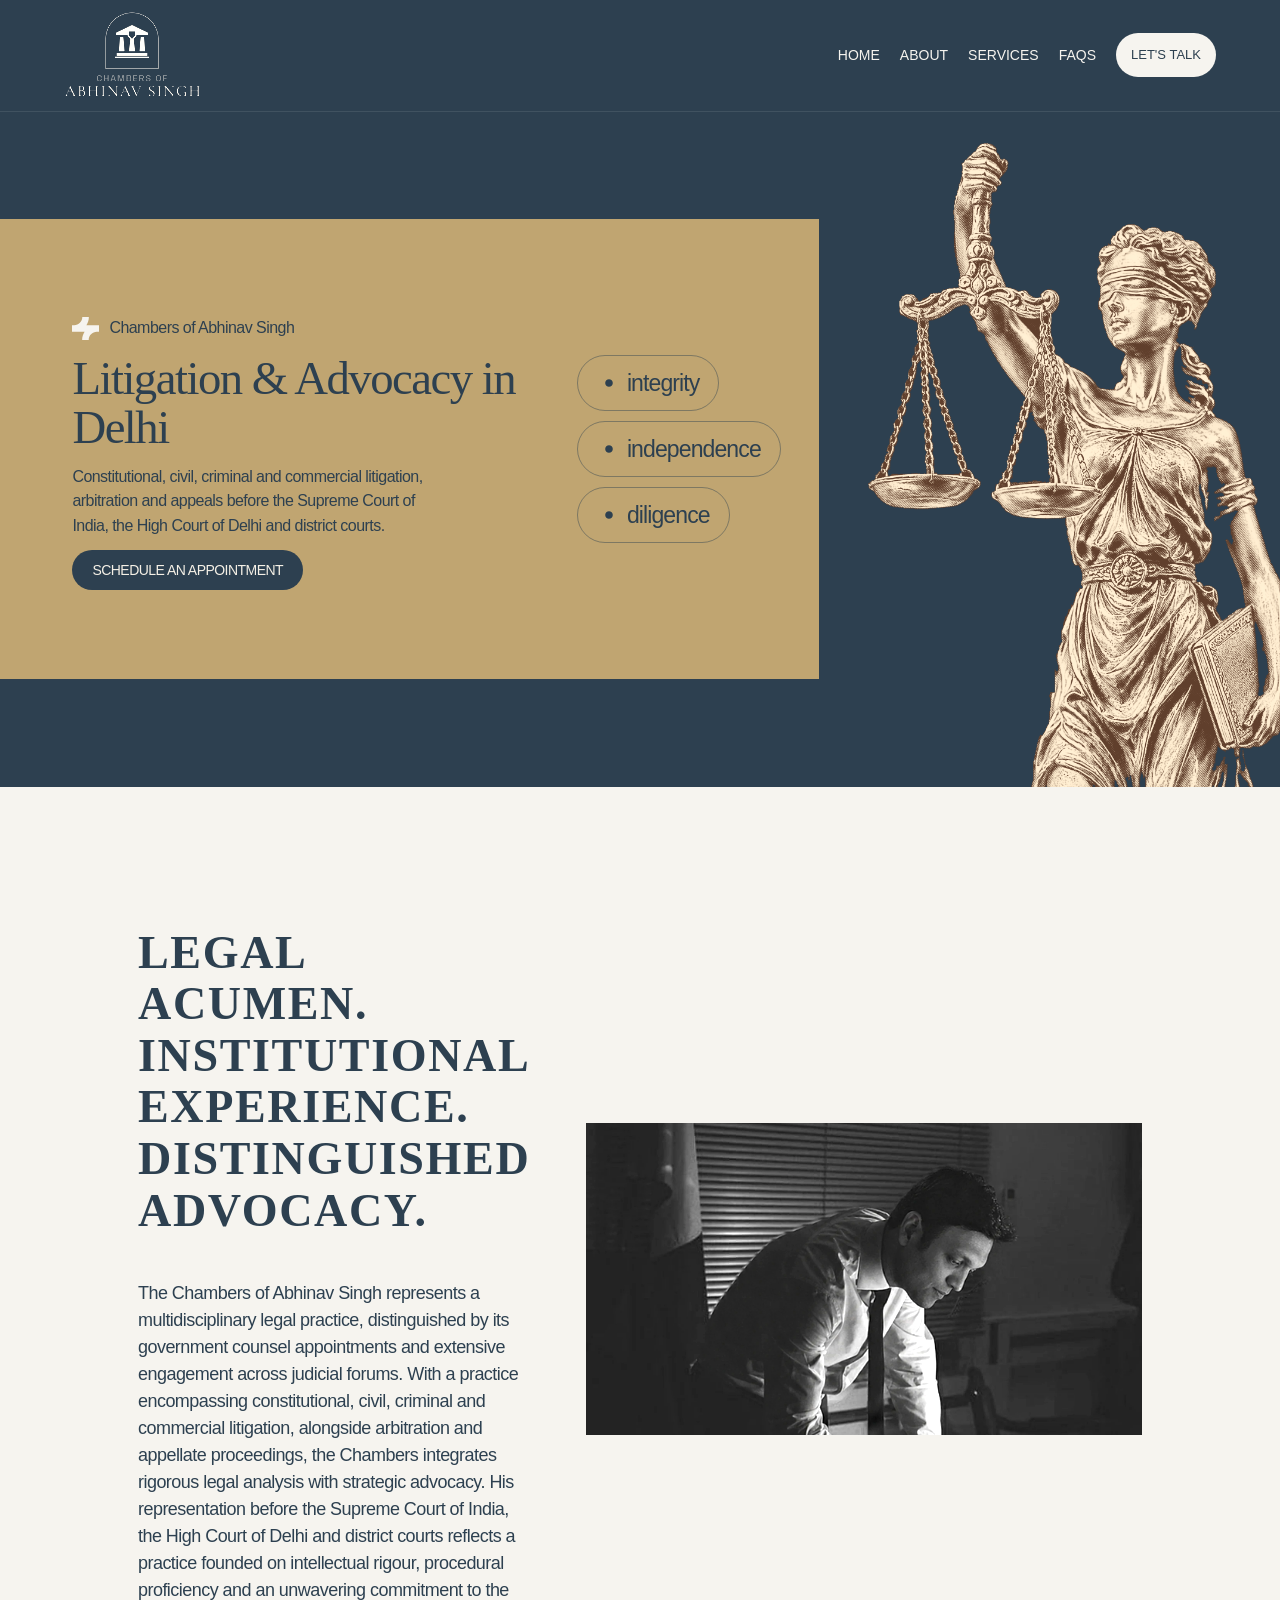
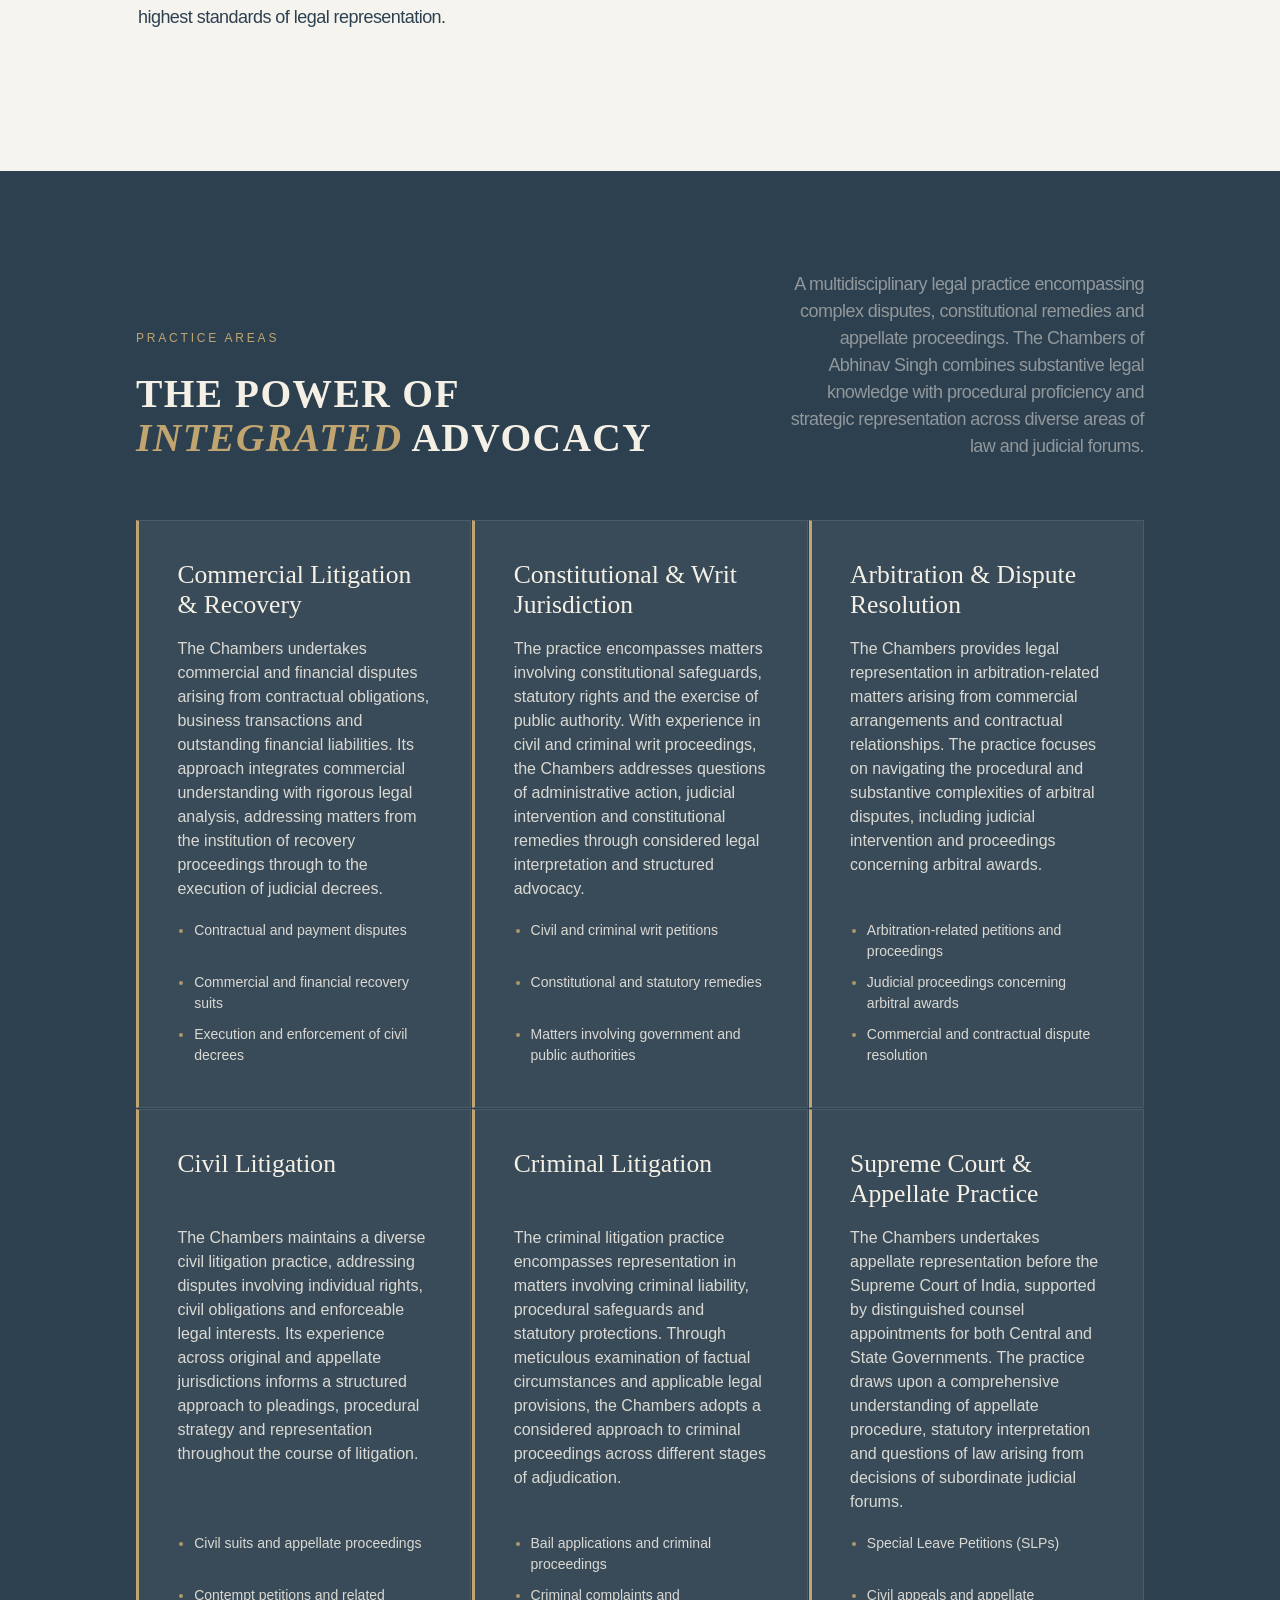
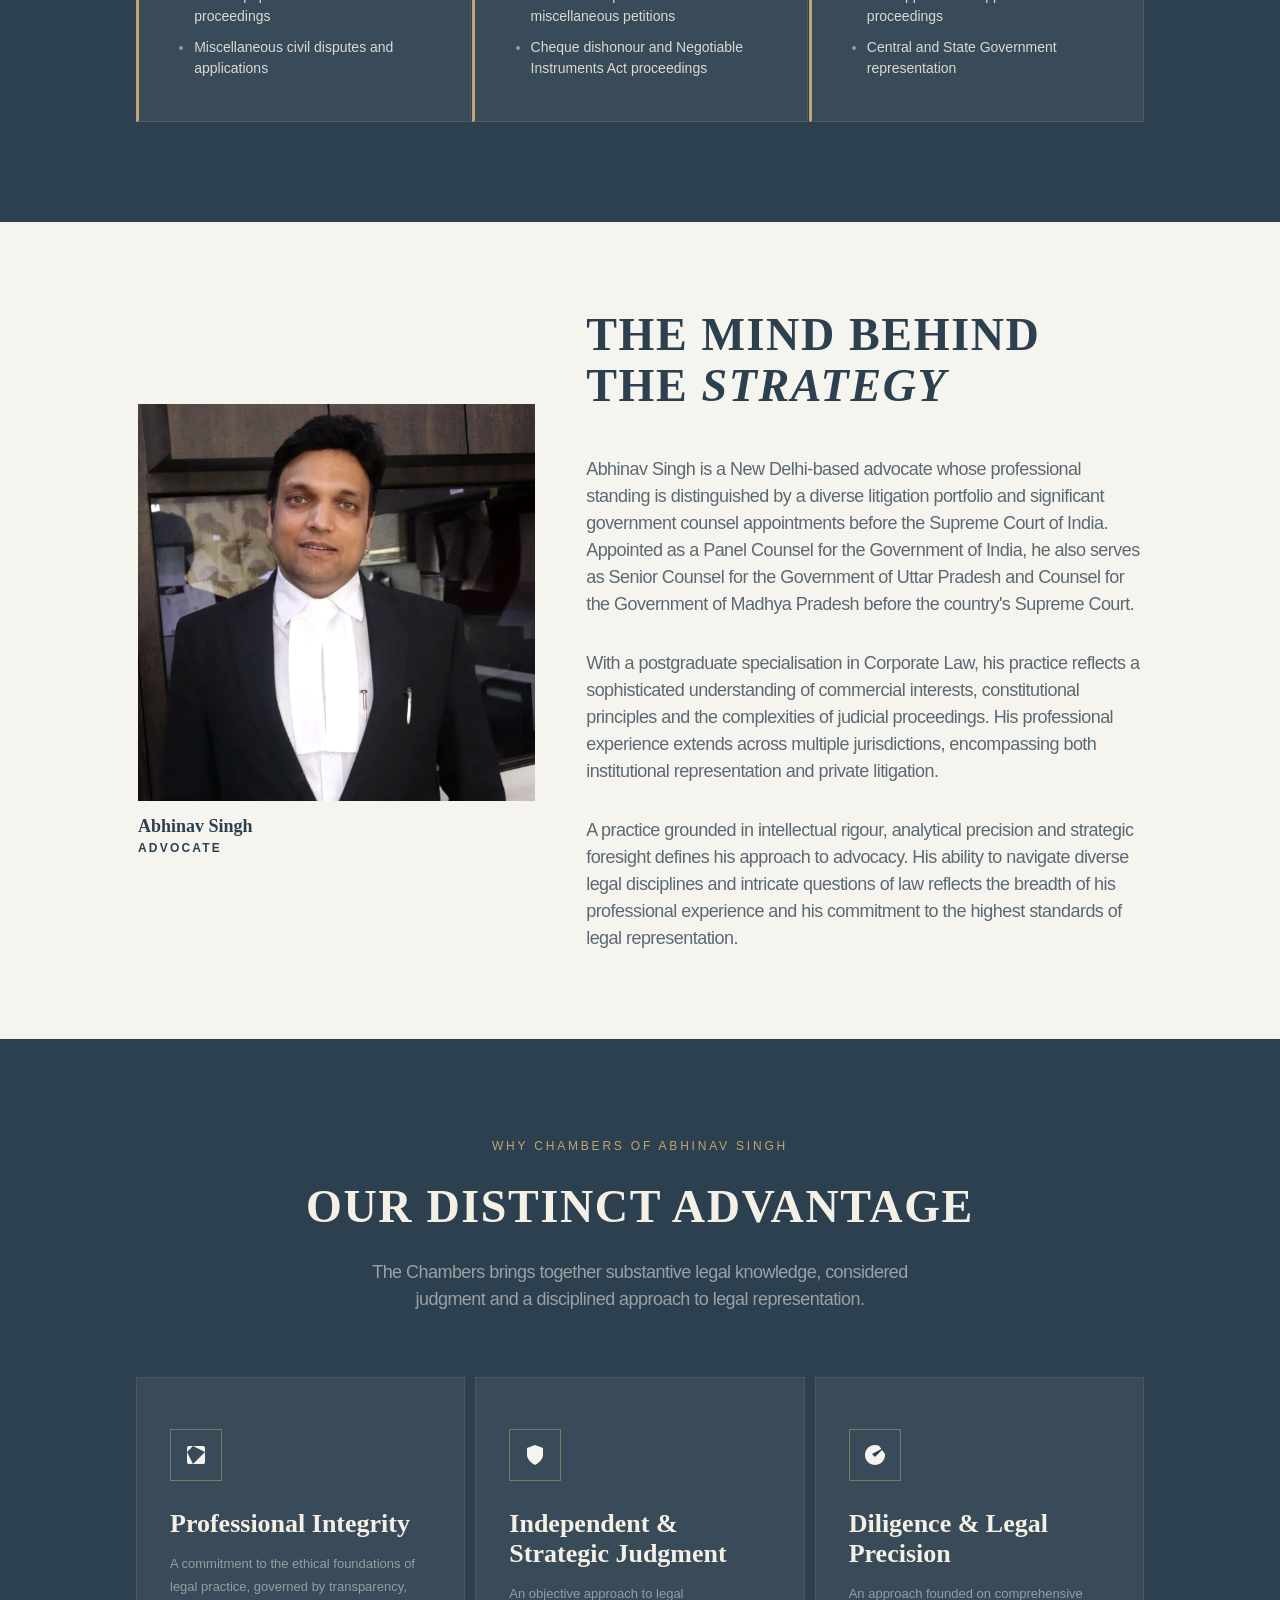
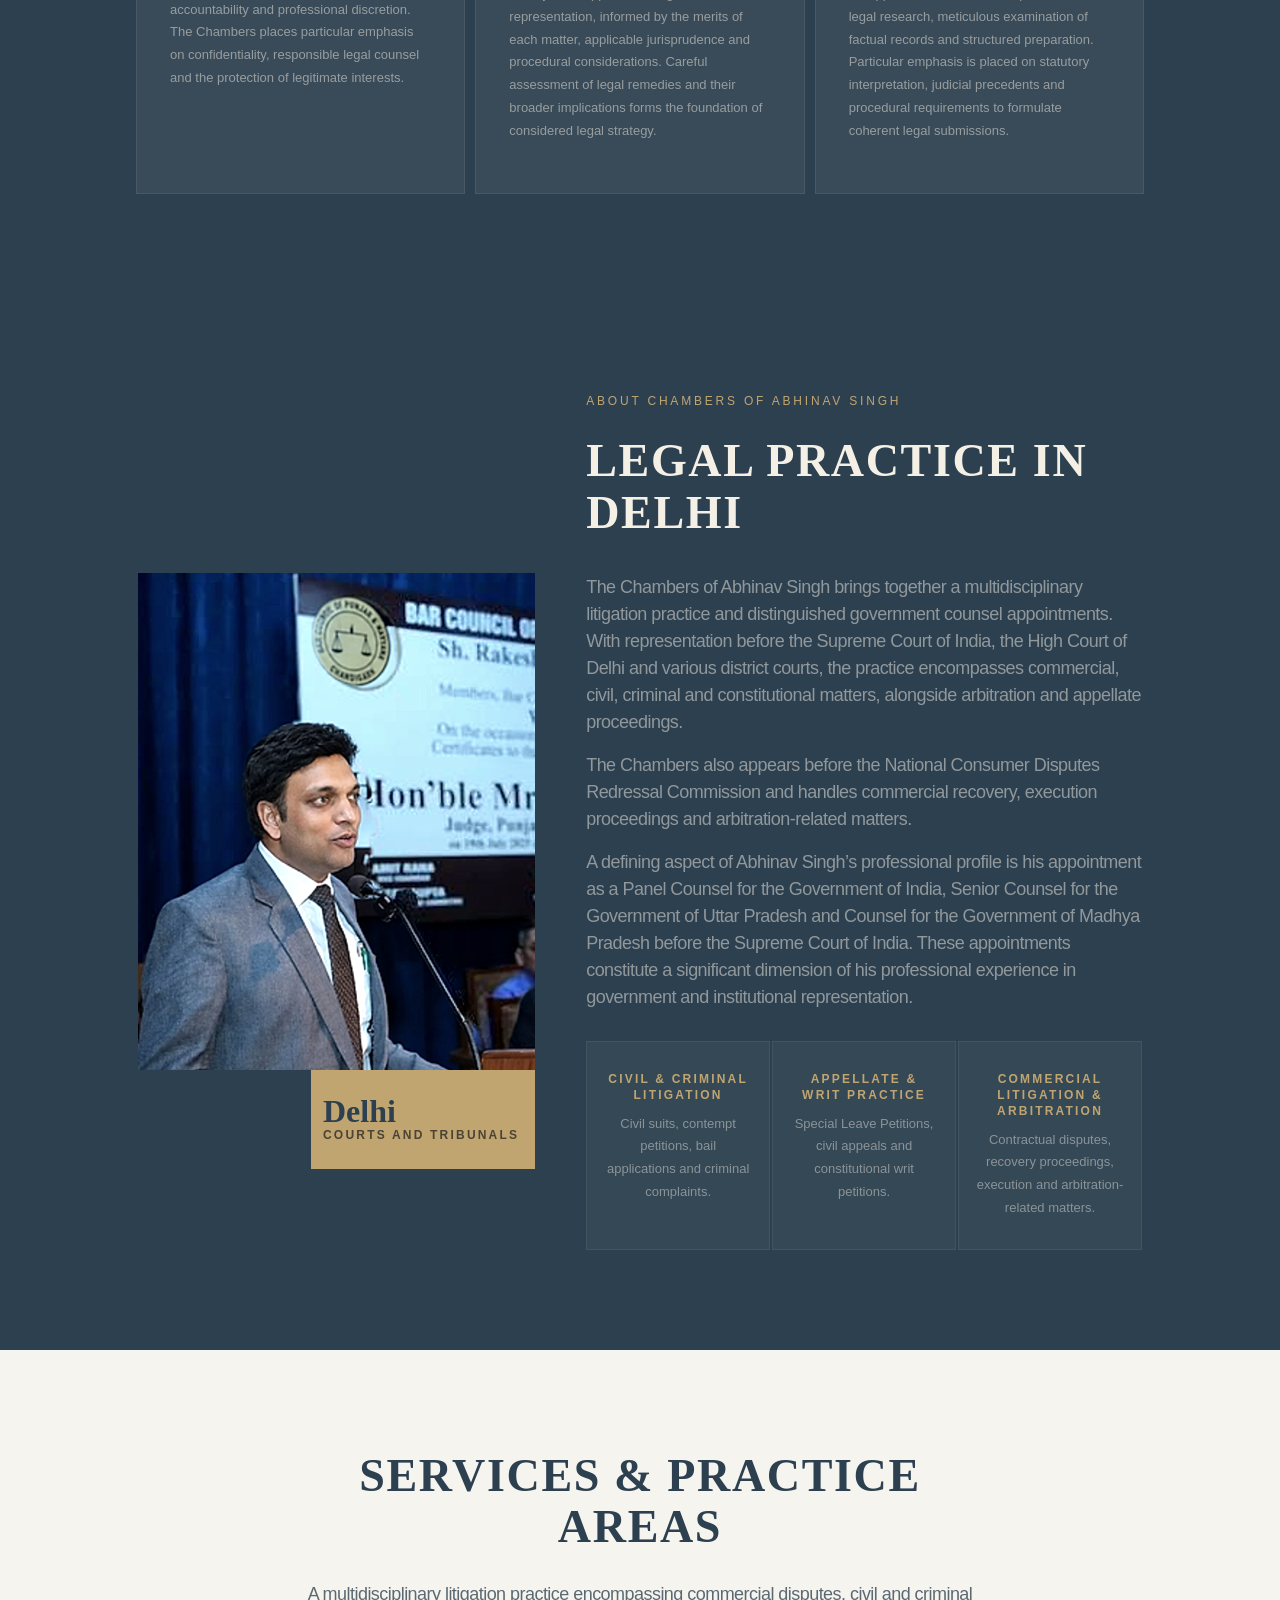
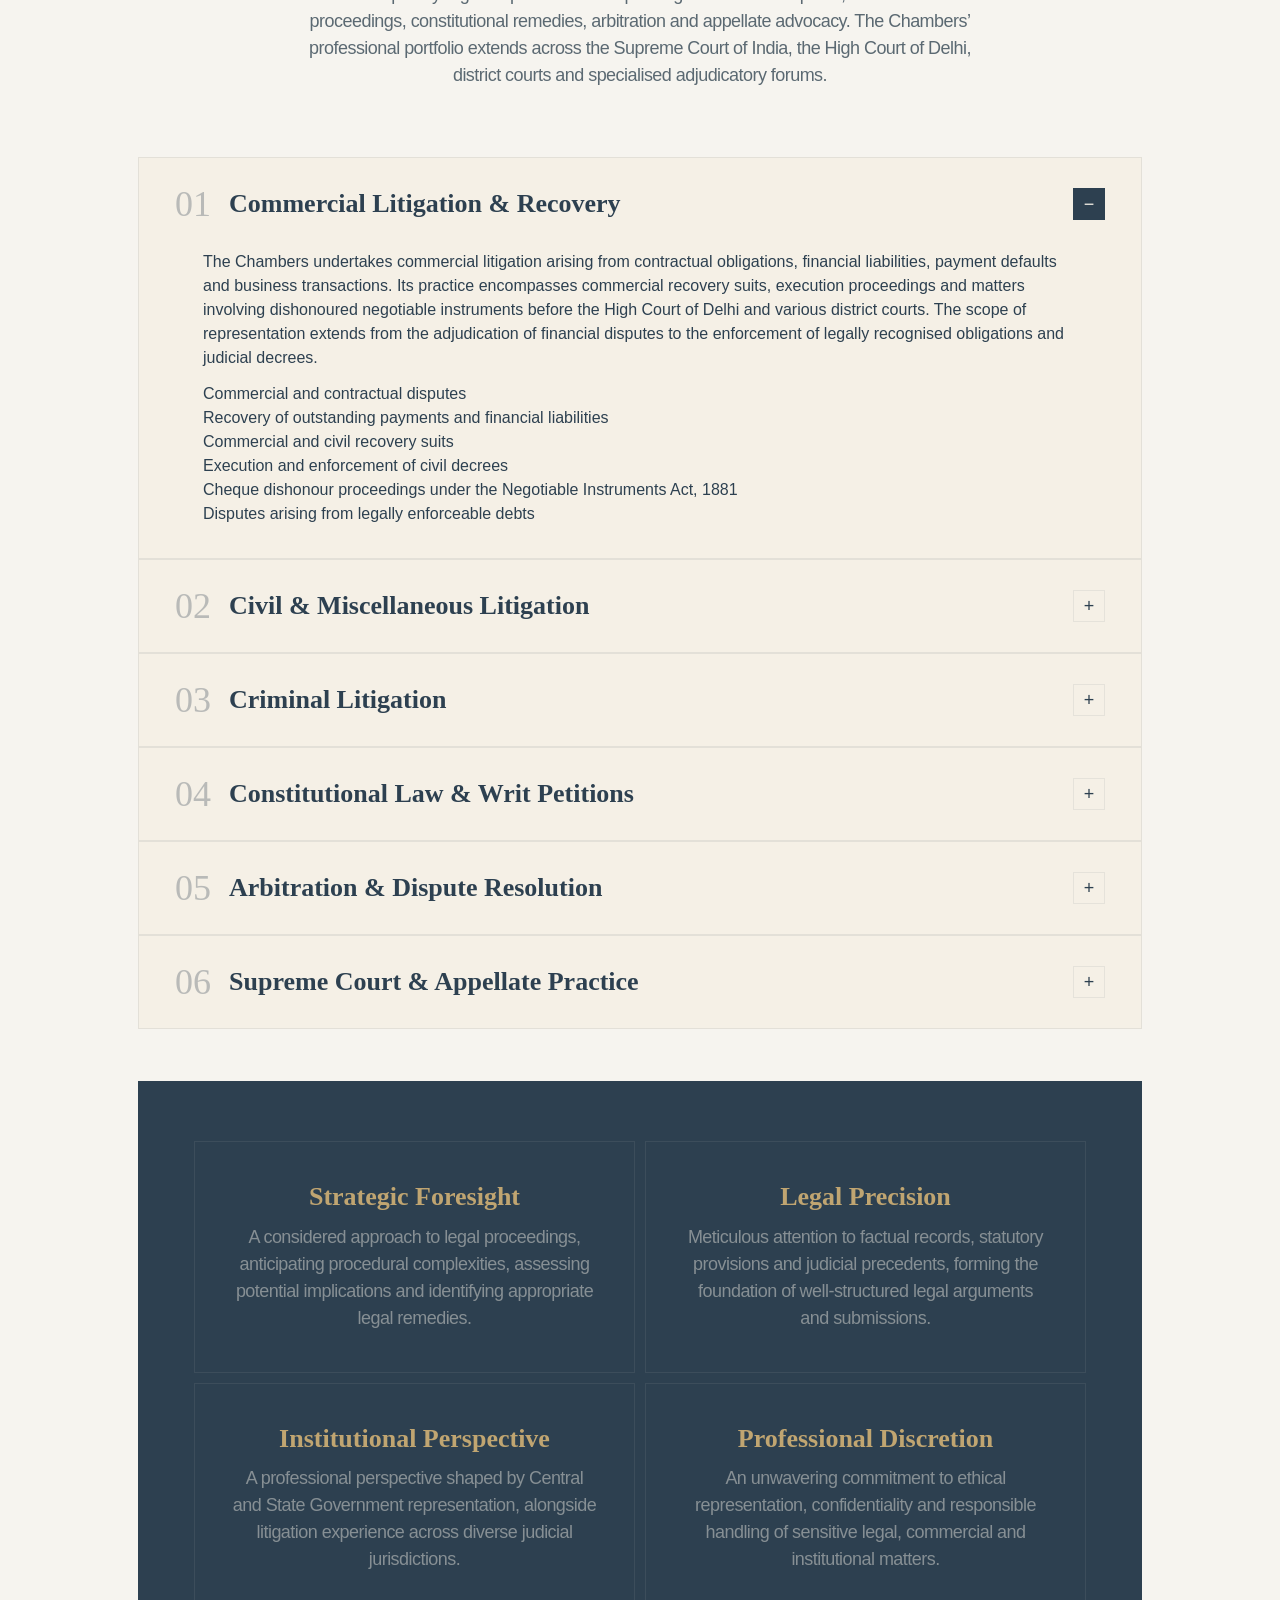
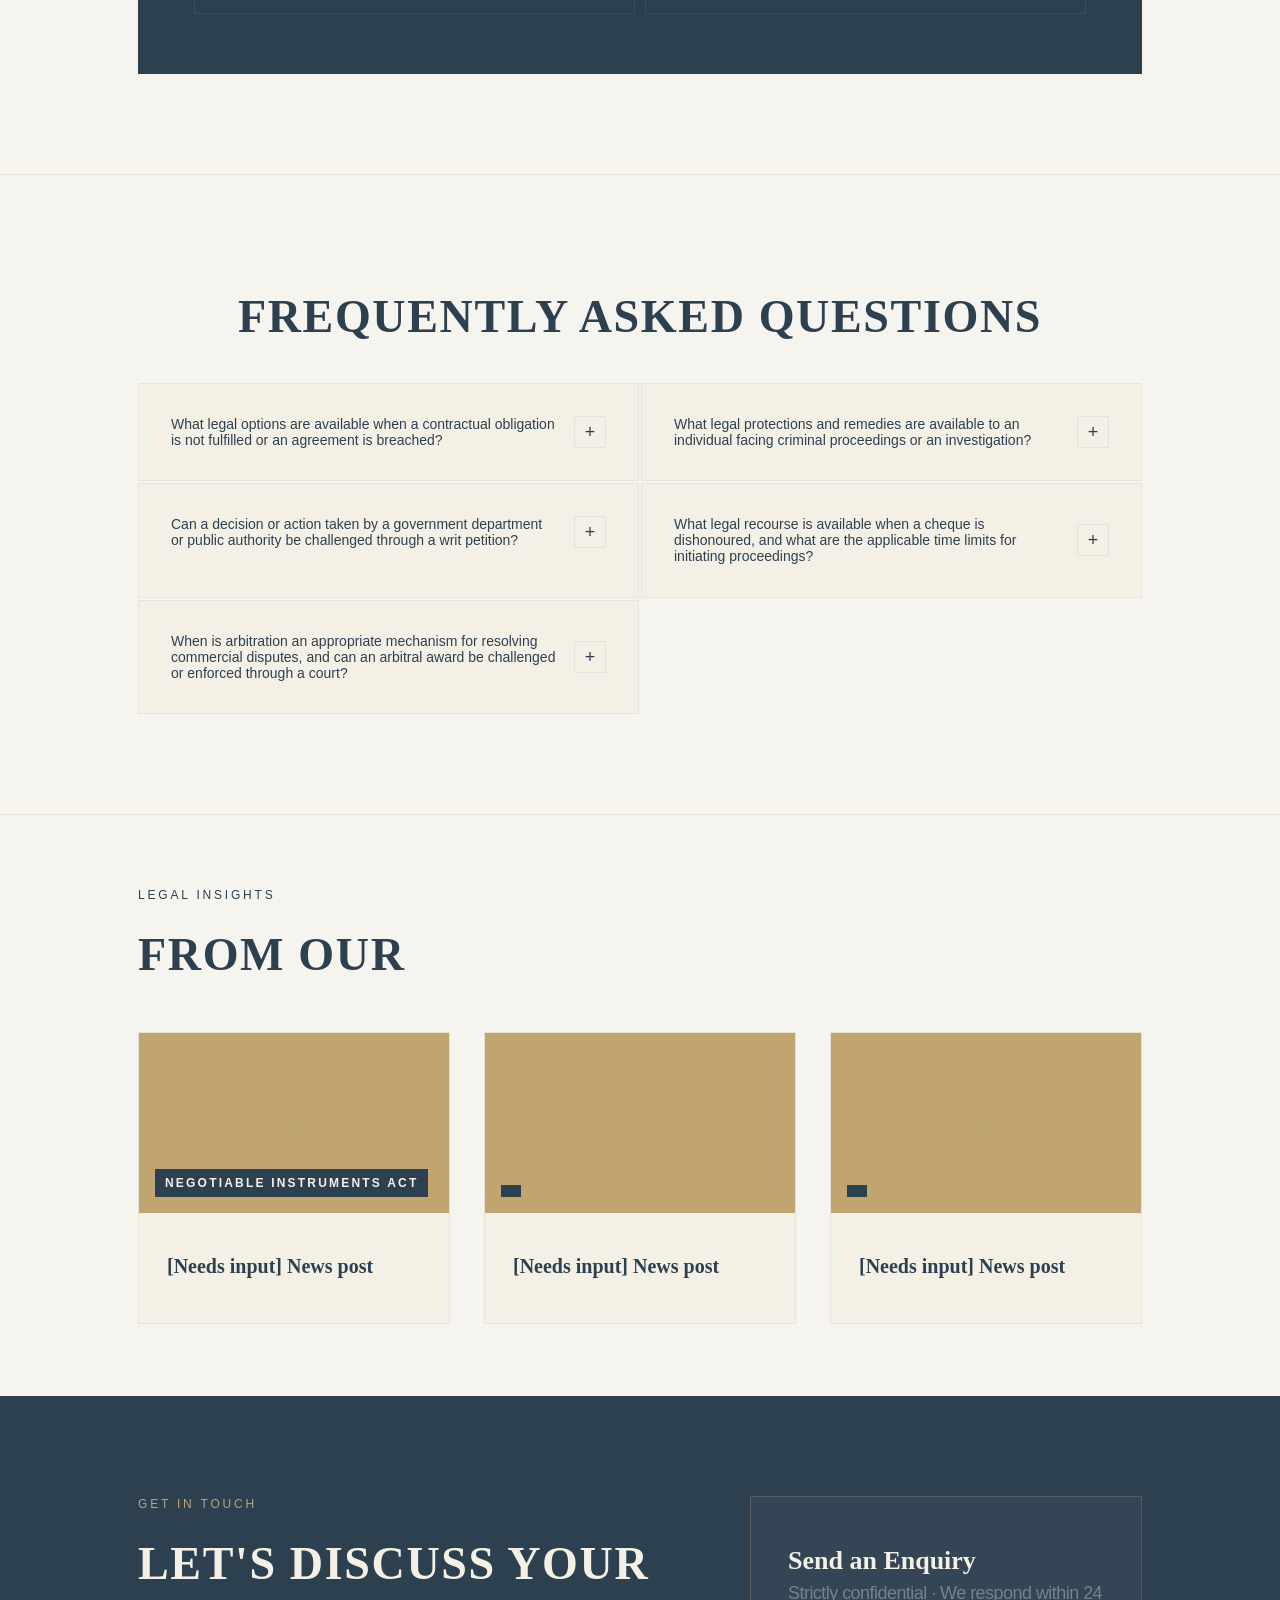
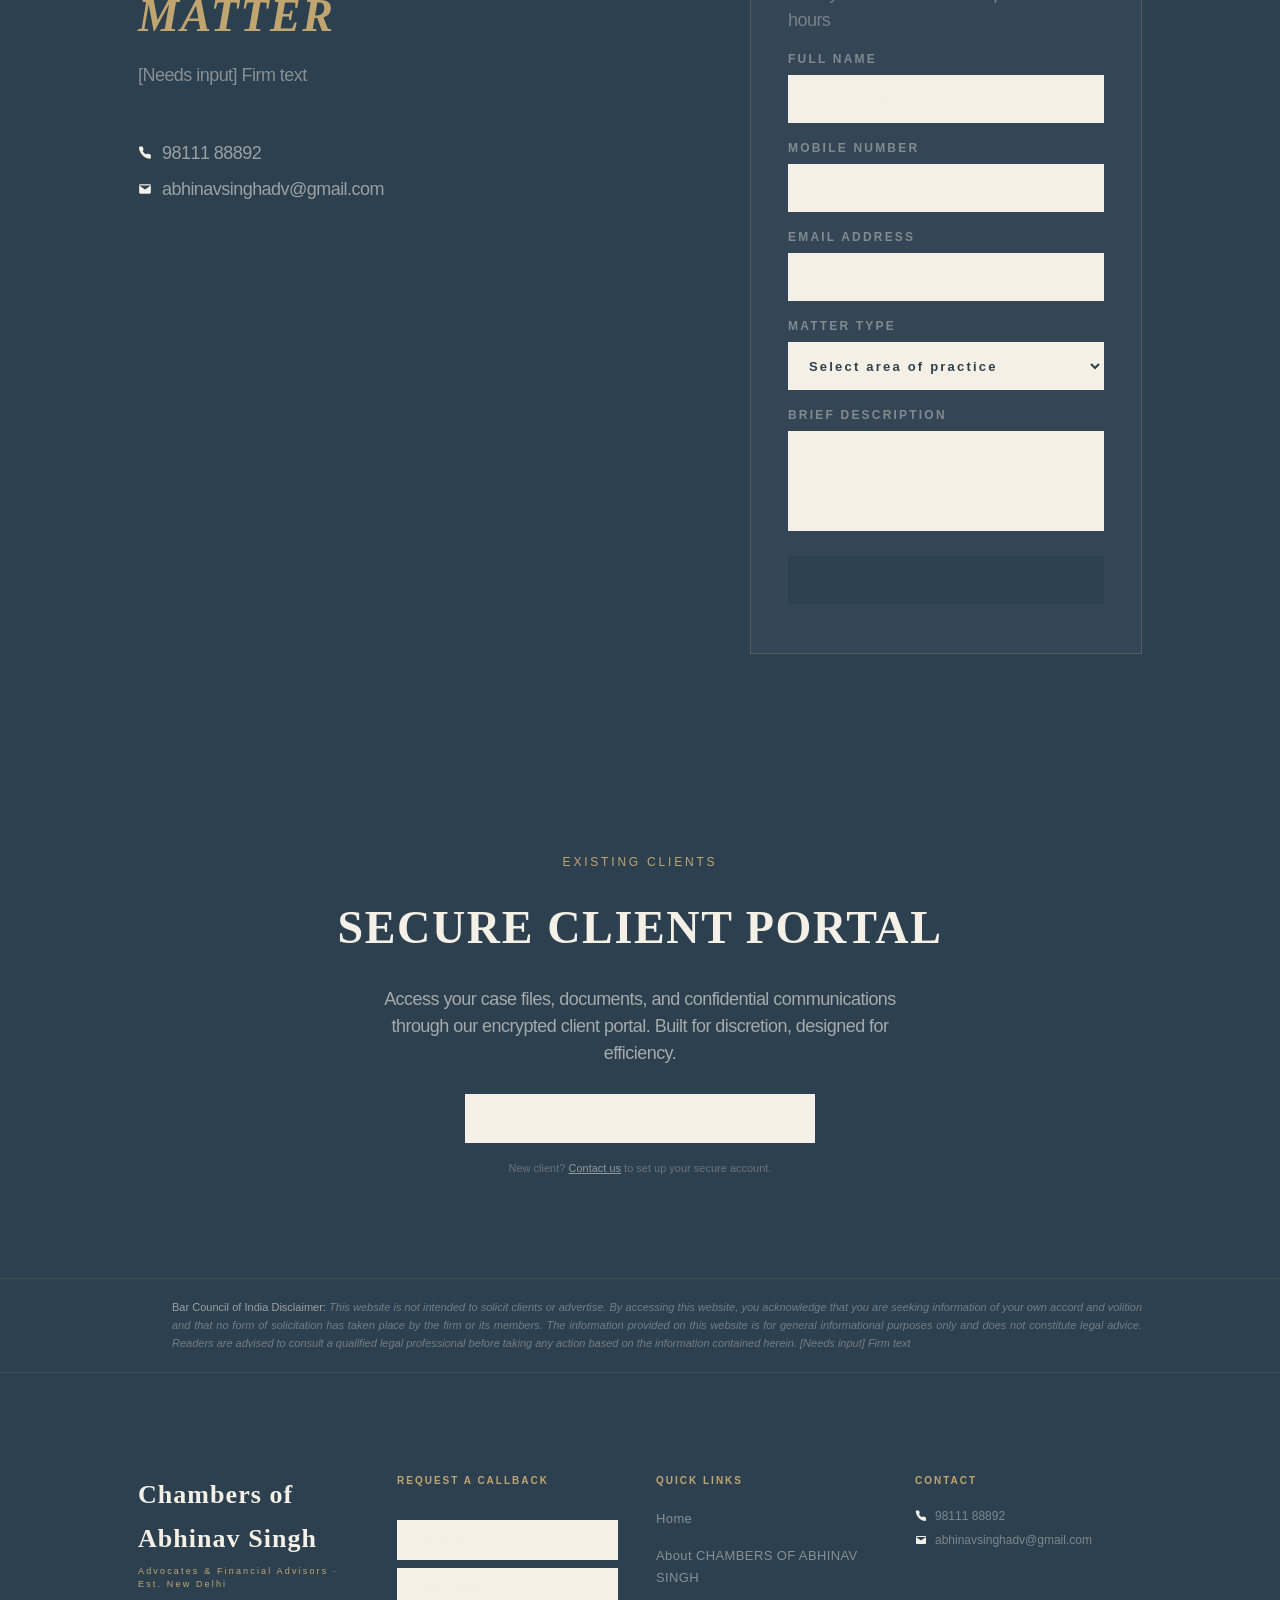
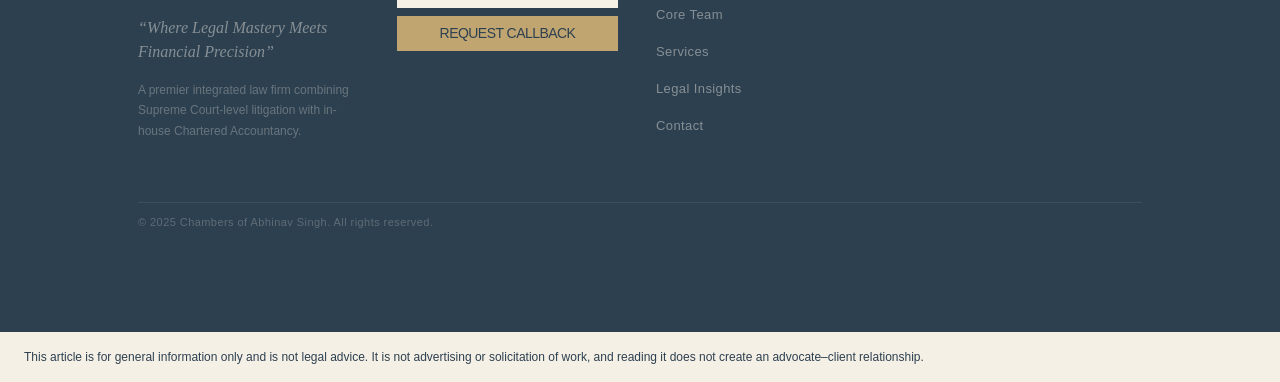
==== commit 309821a1: "Set integrated advocacy heading on two lines" ====
--- a/index.html
+++ b/index.html
@@ -20,7 +20,7 @@
 </details>
 </div></header><div class="chambers-hero-stage relative flex w-full justify-center overflow-hidden bg-[#6d2c34]"><div class="chambers-hero-art" aria-hidden="true"><img src="./assets/chambers/lady-justice.png" alt="" width="736" height="1104" fetchpriority="high"></div><div class="chambers-hero-content relative z-10 flex w-full max-w-[1570px] justify-center md:justify-start items-center px-5 sm:px-8 md:px-12 lg:px-20"><div class="chambers-hero-copy flex flex-col gap-6 md:gap-10 lg:pl-[34px]"><div class="flex flex-col gap-3 md:gap-5"><div style="opacity: 1; translate: none; rotate: none; scale: none; transform: translate(0px, 0px);" class="flex items-center gap-2.5"><img alt="" loading="lazy" width="27" height="23" decoding="async" data-nimg="1" class="shrink-0 w-5 h-4 md:w-[27px] md:h-[23px]" style="color:transparent" src="./assets/site/images/plus-icon.__q189041d8.svg"><p class="font-jost text-sm md:text-lg font-light tracking-[-0.54px] text-[#f9f5ea]">Chambers of Abhinav Singh</p></div><h1 style="opacity: 1; translate: none; rotate: none; scale: none; transform: translate(0px, 0px);" class="font-cormorant text-[42px] sm:text-[56px] md:text-[64px] lg:text-[72px] font-light leading-[1.05] tracking-[-1.5px] text-[#f9f5ea]">Litigation &amp; Advocacy in Delhi</h1><p style="opacity: 1; translate: none; rotate: none; scale: none; transform: translate(0px, 0px);" class="max-w-[360px] font-jost text-sm md:text-lg font-light leading-[27px] tracking-[-0.54px] text-[#f9f5ea]">Constitutional, civil, criminal and commercial litigation, arbitration and appeals before the Supreme Court of India, the High Court of Delhi and district courts.</p></div><div style="opacity: 1; translate: none; rotate: none; scale: none; transform: translate(0px, 0px);"><a href="#contact" class="cursor-pointer rounded-full px-5 py-3 font-jost text-sm font-normal uppercase tracking-[-0.54px] transition-all duration-200 active:scale-[0.97] bg-[#f9f5ea] text-[#0b0b0b] shadow-[0px_1px_2px_0px_rgba(16,24,40,0.05)] hover:bg-white hover:shadow-md ">Schedule an appointment</a></div></div><div class="chambers-hero-values hidden flex-col gap-2.5"><div class="value-pill relative flex w-fit items-center gap-1.5 rounded-[50px] px-5 py-2.5 overflow-visible" style="opacity: 1; translate: none; rotate: none; scale: none; transform: translate(0px, 0px);"><img alt="" loading="lazy" width="24" height="24" decoding="async" data-nimg="1" class="size-6 shrink-0 relative z-10" style="color:transparent" src="./assets/site/images/dot-icon.__q189041d8.svg"><span class="font-jost text-[30px] font-light leading-9 tracking-[-0.9px] text-[#f9f5ea] relative z-10">integrity</span><div class="absolute inset-0 rounded-[50px] border border-[rgba(249,245,234,0.14)] z-0"></div></div><div class="value-pill relative flex w-fit items-center gap-1.5 rounded-[50px] px-5 py-2.5 overflow-visible" style="opacity: 1; translate: none; rotate: none; scale: none; transform: translate(0px, 0px);"><img alt="" loading="lazy" width="24" height="24" decoding="async" data-nimg="1" class="size-6 shrink-0 relative z-10" style="color:transparent" src="./assets/site/images/dot-icon.__q189041d8.svg"><span class="font-jost text-[30px] font-light leading-9 tracking-[-0.9px] text-[#f9f5ea] relative z-10">independence</span><div class="absolute inset-0 rounded-[50px] border border-[rgba(249,245,234,0.14)] z-0"></div></div><div class="value-pill relative flex w-fit items-center gap-1.5 rounded-[50px] px-5 py-2.5 overflow-visible" style="opacity: 1; translate: none; rotate: none; scale: none; transform: translate(0px, 0px);"><img alt="" loading="lazy" width="24" height="24" decoding="async" data-nimg="1" class="size-6 shrink-0 relative z-10" style="color:transparent" src="./assets/site/images/dot-icon.__q189041d8.svg"><span class="font-jost text-[30px] font-light leading-9 tracking-[-0.9px] text-[#f9f5ea] relative z-10">diligence</span><div class="absolute inset-0 rounded-[50px] border border-[rgba(249,245,234,0.14)] z-0"></div></div></div></div></div></section>
 <section class="flex w-full flex-col items-center justify-center bg-[#f8f3eb] px-5 sm:px-8 md:px-16 lg:px-[138px] py-16 md:py-[140px] mx-auto overflow-hidden" data-sar-section="home/s02-content" data-sar-type="content"><div class="chambers-photo-layout chambers-work-layout"><div class="flex flex-1 flex-col gap-8 md:gap-10"><h2 data-reveal="true" class="font-cormorant text-[32px] md:text-[40px] font-bold leading-tight text-[#b18d59]" style="translate: none; rotate: none; scale: none; transform: translate(0px, 0px); opacity: 1;">Legal Acumen. Institutional Experience. Distinguished Advocacy.</h2><p data-reveal="true" class="font-jost text-base md:text-lg font-light leading-[27px] tracking-[-0.54px] text-[#353a3c]" style="translate: none; rotate: none; scale: none; transform: translate(0px, 0px); opacity: 1;">The Chambers of Abhinav Singh represents a multidisciplinary legal practice, distinguished by its government counsel appointments and extensive engagement across judicial forums. With a practice encompassing constitutional, civil, criminal and commercial litigation, alongside arbitration and appellate proceedings, the Chambers integrates rigorous legal analysis with strategic advocacy. His representation before the Supreme Court of India, the High Court of Delhi and district courts reflects a practice founded on intellectual rigour, procedural proficiency and an unwavering commitment to the highest standards of legal representation.</p></div><div class="w-full"><div data-reveal="true" class="chambers-photo-frame chambers-work-frame" style="translate: none; rotate: none; scale: none; transform: translate(0px, 0px); opacity: 1;"><img alt="Abhinav Singh reviewing documents" loading="lazy" decoding="async" data-nimg="fill" class="chambers-work-photo object-cover" style="position:absolute;height:100%;width:100%;left:0;top:0;right:0;bottom:0;color:transparent" src="./assets/chambers/abhinav-at-work.webp"></div></div></div></section>
-<section id="services" class="flex w-full flex-col items-center justify-center bg-[#1a1a1a] px-5 sm:px-8 md:px-16 lg:px-[136px] py-16 md:py-[100px] mx-auto overflow-hidden" data-sar-section="home/s03-cards" data-sar-type="cards"><div class="flex w-full flex-col gap-10 md:gap-[60px]"><div class="flex flex-col md:flex-row items-start md:items-end justify-between gap-6 md:gap-8"><div data-reveal="true" class="flex w-full md:w-[388px] flex-col gap-3.5" style="translate: none; rotate: none; scale: none; transform: translate(0px, 0px); opacity: 1;"><p class="font-jost text-xs tracking-[2.8px] text-[#b8935a]">Practice Areas</p><h2 class="font-cormorant text-[24px] md:text-[40px] font-semibold leading-tight text-white">The Power of  <span class="font-cormorant italic text-[#b8935a]">Integrated</span> Advocacy</h2></div><p data-reveal="true" class="w-full md:w-[368px] md:text-right font-jost text-base md:text-lg font-light leading-[27px] tracking-[-0.54px] text-white/50" style="translate: none; rotate: none; scale: none; transform: translate(0px, 0px); opacity: 1;">A multidisciplinary legal practice encompassing complex disputes, constitutional remedies and appellate proceedings. The Chambers of Abhinav Singh combines substantive legal knowledge with procedural proficiency and strategic representation across diverse areas of law and judicial forums.</p></div><div class="chambers-practice-grid">
+<section id="services" class="flex w-full flex-col items-center justify-center bg-[#1a1a1a] px-5 sm:px-8 md:px-16 lg:px-[136px] py-16 md:py-[100px] mx-auto overflow-hidden" data-sar-section="home/s03-cards" data-sar-type="cards"><div class="flex w-full flex-col gap-10 md:gap-[60px]"><div class="flex flex-col md:flex-row items-start md:items-end justify-between gap-6 md:gap-8"><div data-reveal="true" class="chambers-practice-title-wrap flex w-full flex-col gap-3.5" style="translate: none; rotate: none; scale: none; transform: translate(0px, 0px); opacity: 1;"><p class="font-jost text-xs tracking-[2.8px] text-[#b8935a]">Practice Areas</p><h2 class="font-cormorant text-[24px] md:text-[40px] font-semibold leading-tight text-white"><span class="chambers-practice-title-line">The Power of</span> <span class="chambers-practice-title-line"><em class="font-cormorant italic text-[#b8935a]">Integrated</em> Advocacy</span></h2></div><p data-reveal="true" class="w-full md:w-[368px] md:text-right font-jost text-base md:text-lg font-light leading-[27px] tracking-[-0.54px] text-white/50" style="translate: none; rotate: none; scale: none; transform: translate(0px, 0px); opacity: 1;">A multidisciplinary legal practice encompassing complex disputes, constitutional remedies and appellate proceedings. The Chambers of Abhinav Singh combines substantive legal knowledge with procedural proficiency and strategic representation across diverse areas of law and judicial forums.</p></div><div class="chambers-practice-grid">
 <article class="chambers-practice-card"><h3>Commercial Litigation &amp; Recovery</h3><p>The Chambers undertakes commercial and financial disputes arising from contractual obligations, business transactions and outstanding financial liabilities. Its approach integrates commercial understanding with rigorous legal analysis, addressing matters from the institution of recovery proceedings through to the execution of judicial decrees.</p><ul><li class="py-[3px]">Contractual and payment disputes</li><li class="py-[3px]">Commercial and financial recovery suits</li><li class="py-[3px]">Execution and enforcement of civil decrees</li></ul></article>
 <article class="chambers-practice-card"><h3>Constitutional &amp; Writ Jurisdiction</h3><p>The practice encompasses matters involving constitutional safeguards, statutory rights and the exercise of public authority. With experience in civil and criminal writ proceedings, the Chambers addresses questions of administrative action, judicial intervention and constitutional remedies through considered legal interpretation and structured advocacy.</p><ul><li class="py-[3px]">Civil and criminal writ petitions</li><li class="py-[3px]">Constitutional and statutory remedies</li><li class="py-[3px]">Matters involving government and public authorities</li></ul></article>
 <article class="chambers-practice-card"><h3>Arbitration &amp; Dispute Resolution</h3><p>The Chambers provides legal representation in arbitration-related matters arising from commercial arrangements and contractual relationships. The practice focuses on navigating the procedural and substantive complexities of arbitral disputes, including judicial intervention and proceedings concerning arbitral awards.</p><ul><li class="py-[3px]">Arbitration-related petitions and proceedings</li><li class="py-[3px]">Judicial proceedings concerning arbitral awards</li><li class="py-[3px]">Commercial and contractual dispute resolution</li></ul></article>
--- a/brand/brand.css
+++ b/brand/brand.css
@@ -718,3 +718,23 @@
 .chambers-detail-main h1 + p {
   margin-block-start: clamp(.375rem, 1vw, .75rem);
 }
+
+.chambers-practice-title-wrap {
+  min-width: 0;
+  container-type: inline-size;
+}
+
+#services .chambers-practice-title-wrap h2 {
+  font-size: clamp(1rem, 6.5cqi, 3.25rem);
+}
+
+.chambers-practice-title-line {
+  display: block;
+  white-space: nowrap;
+}
+
+@media (min-width: 768px) {
+  .chambers-practice-title-wrap {
+    flex: 1 1 60%;
+  }
+}
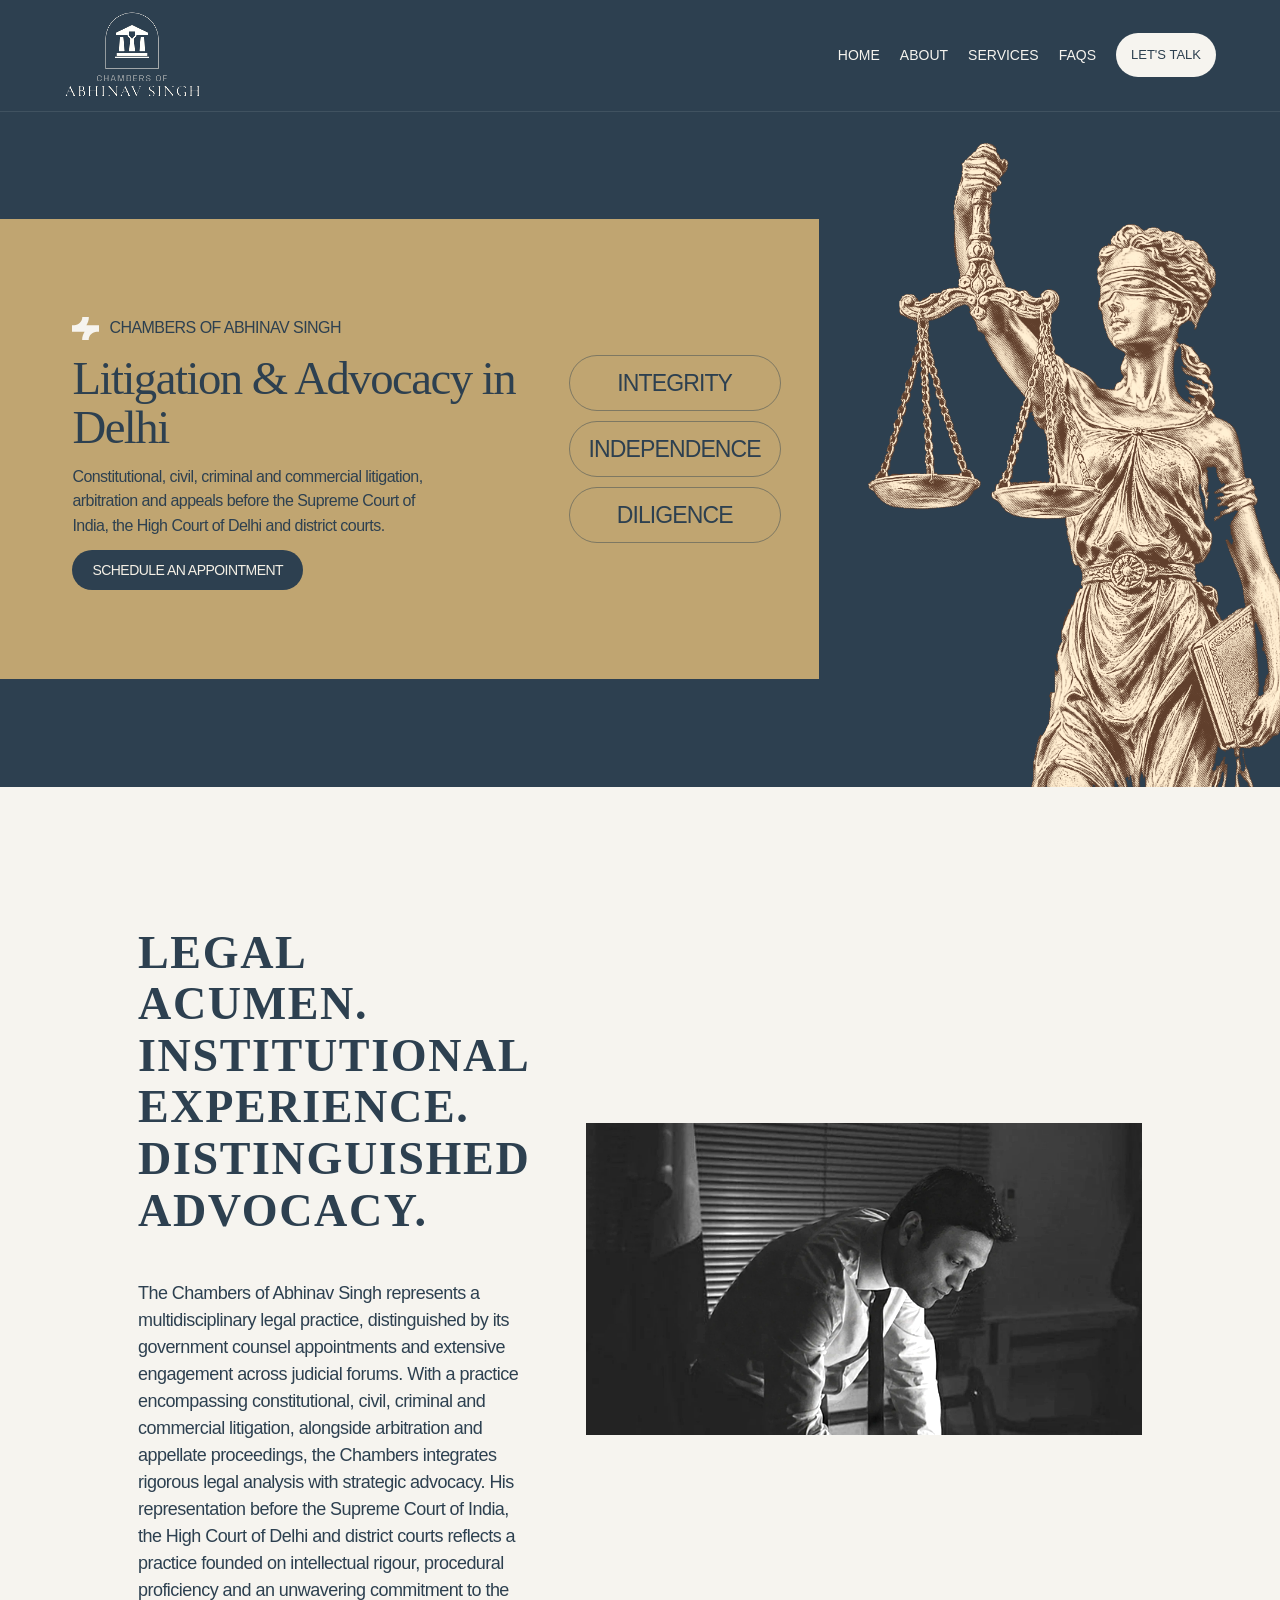
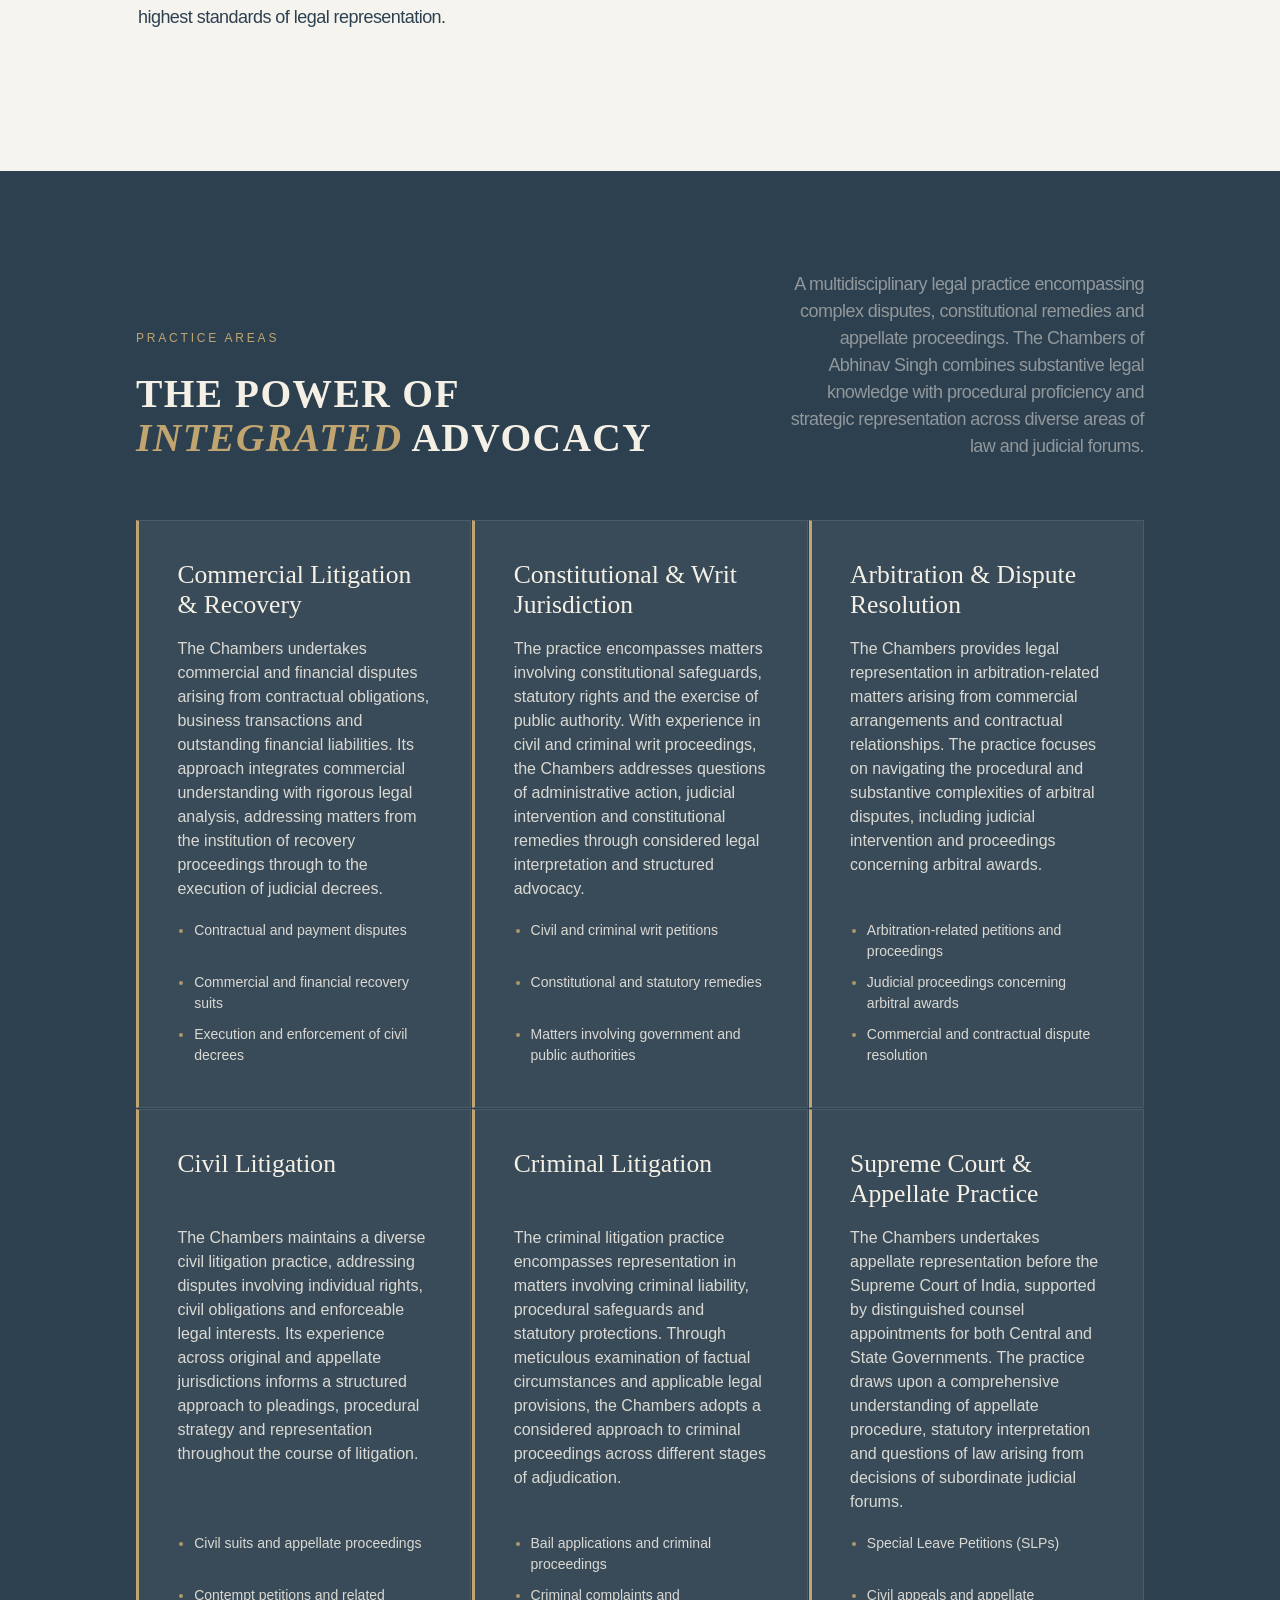
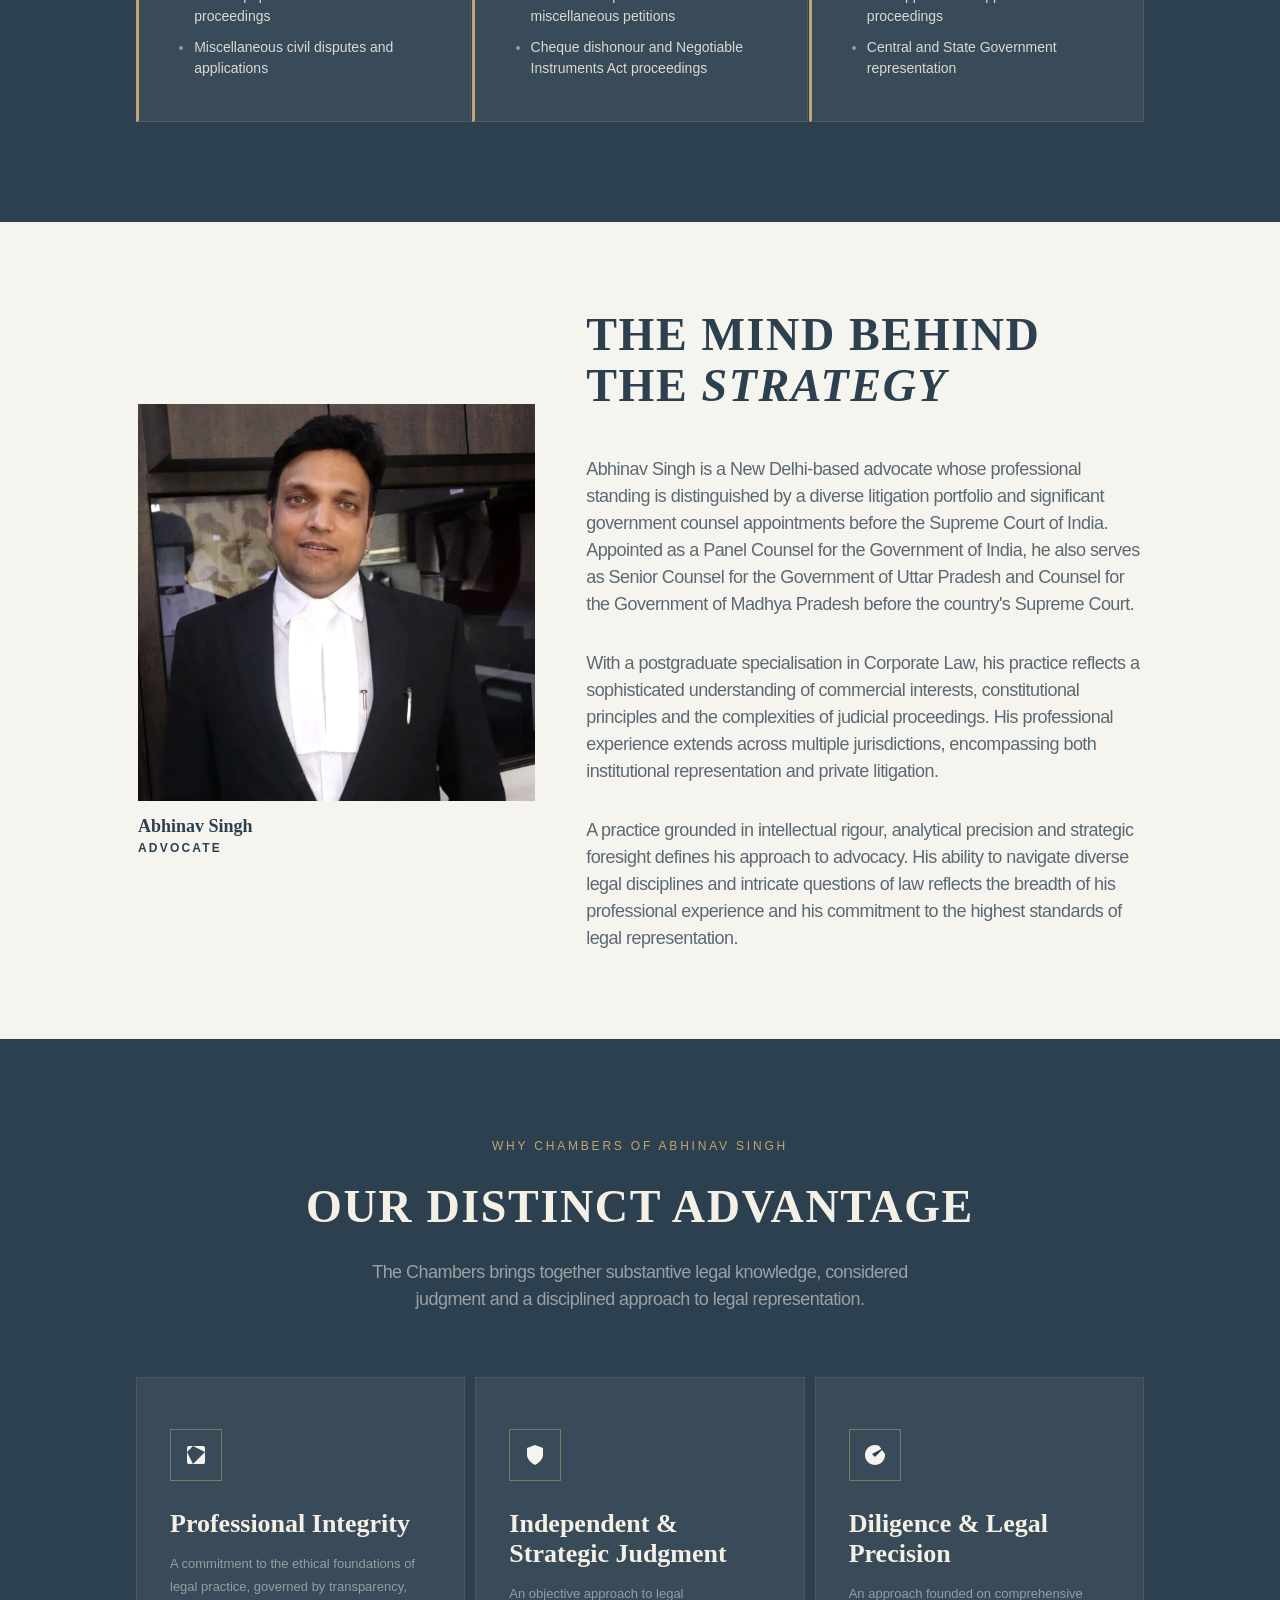
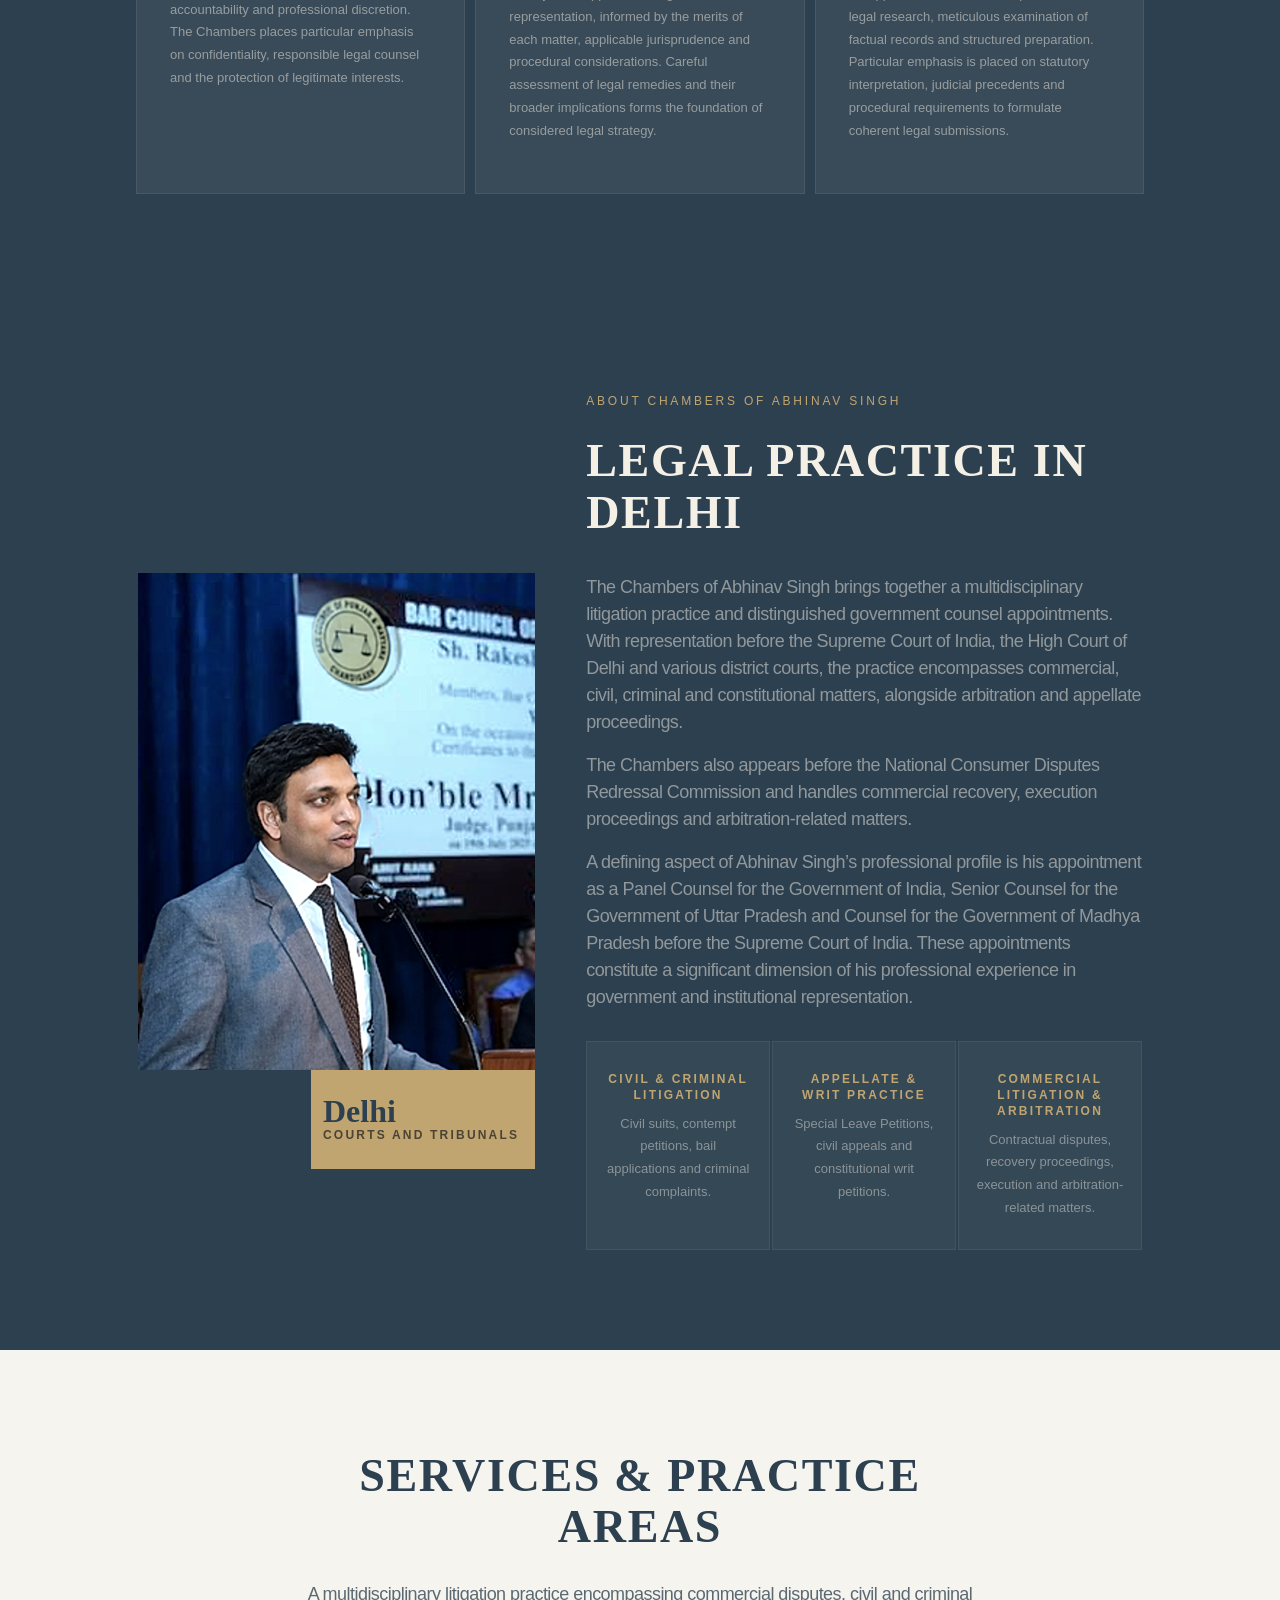
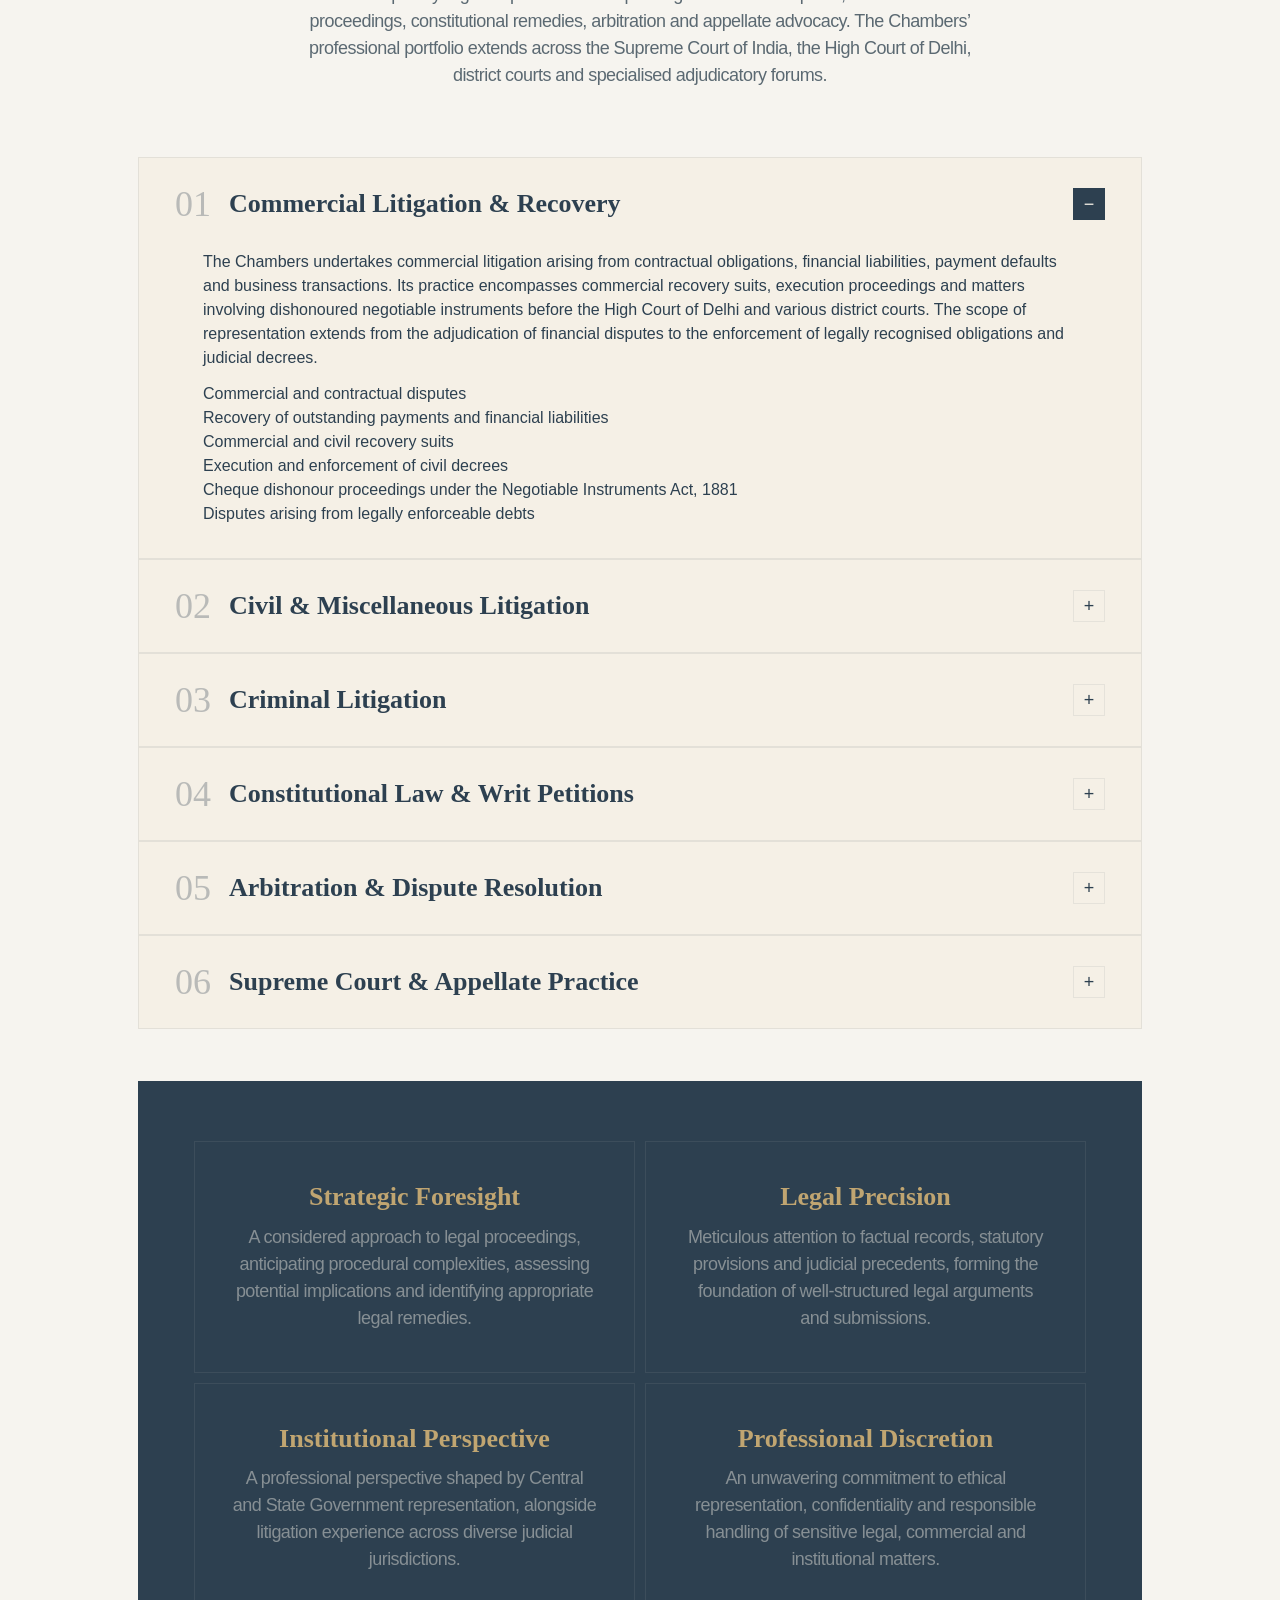
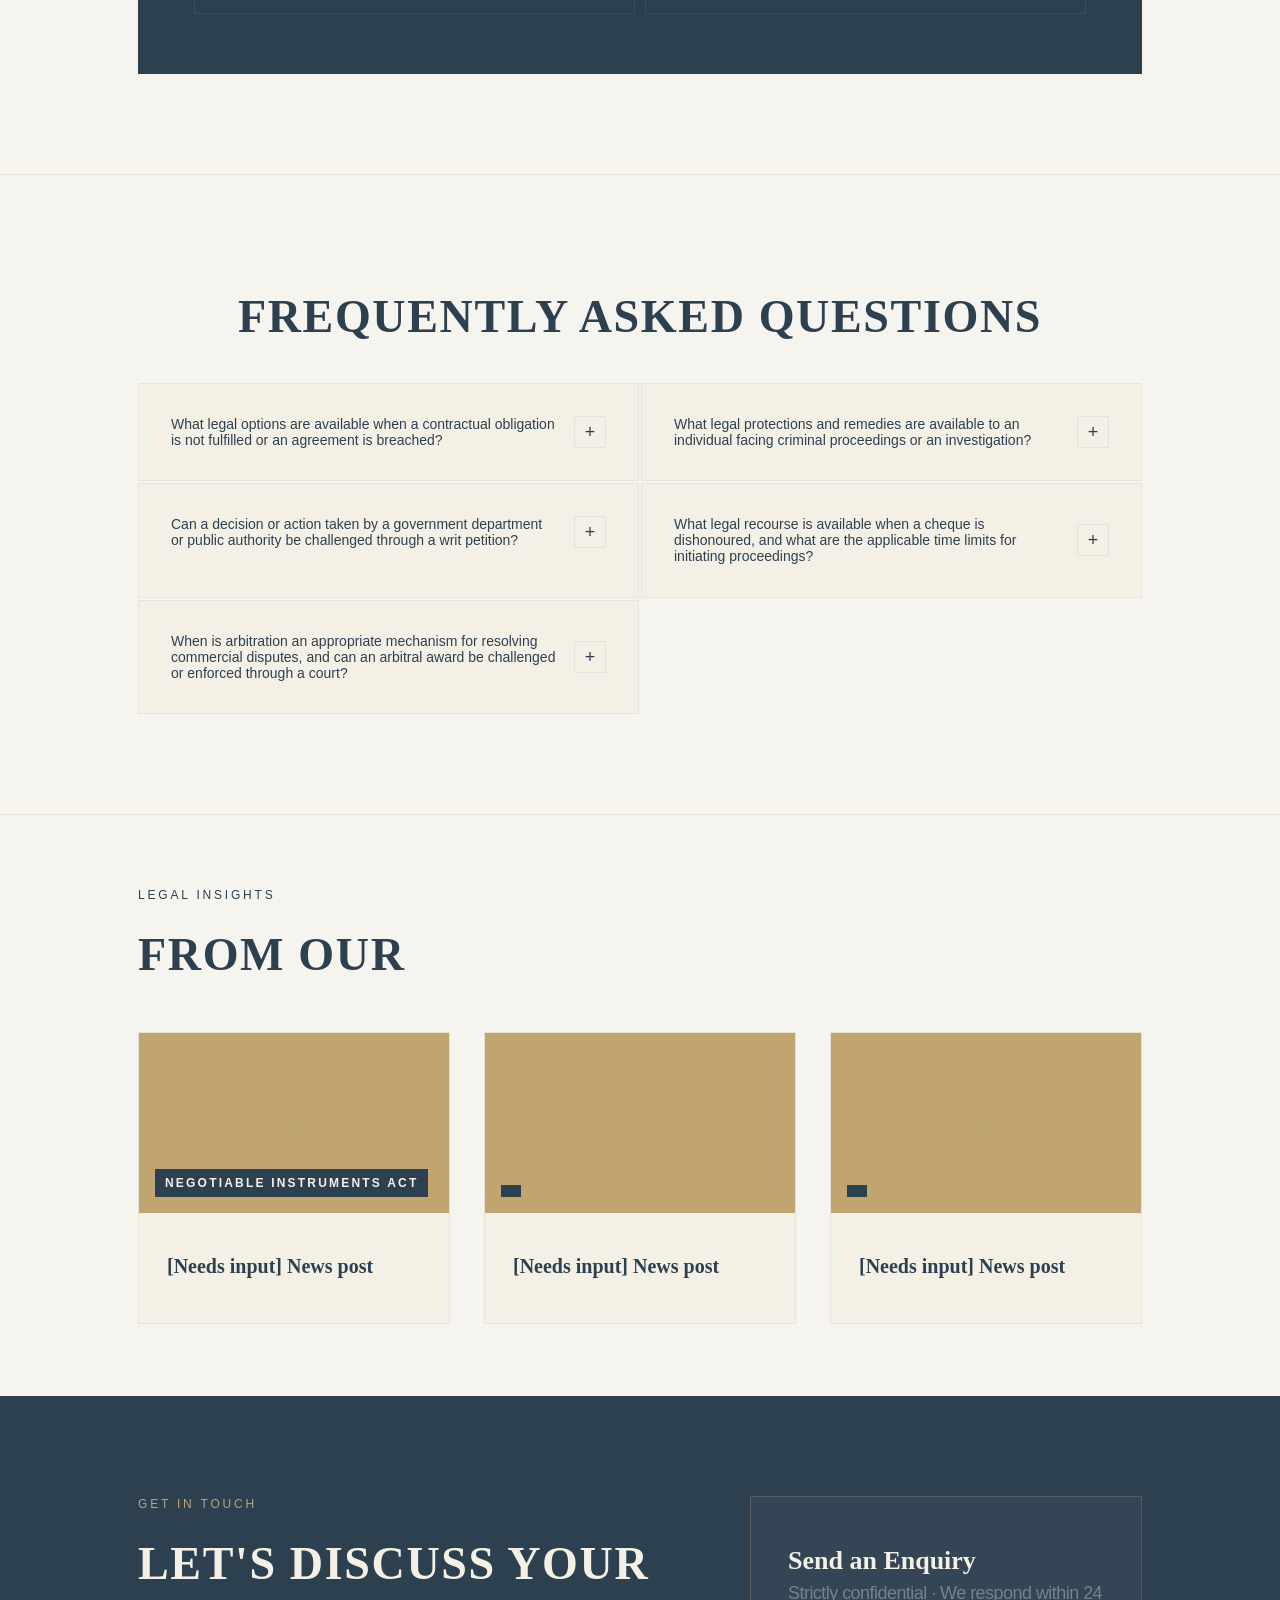
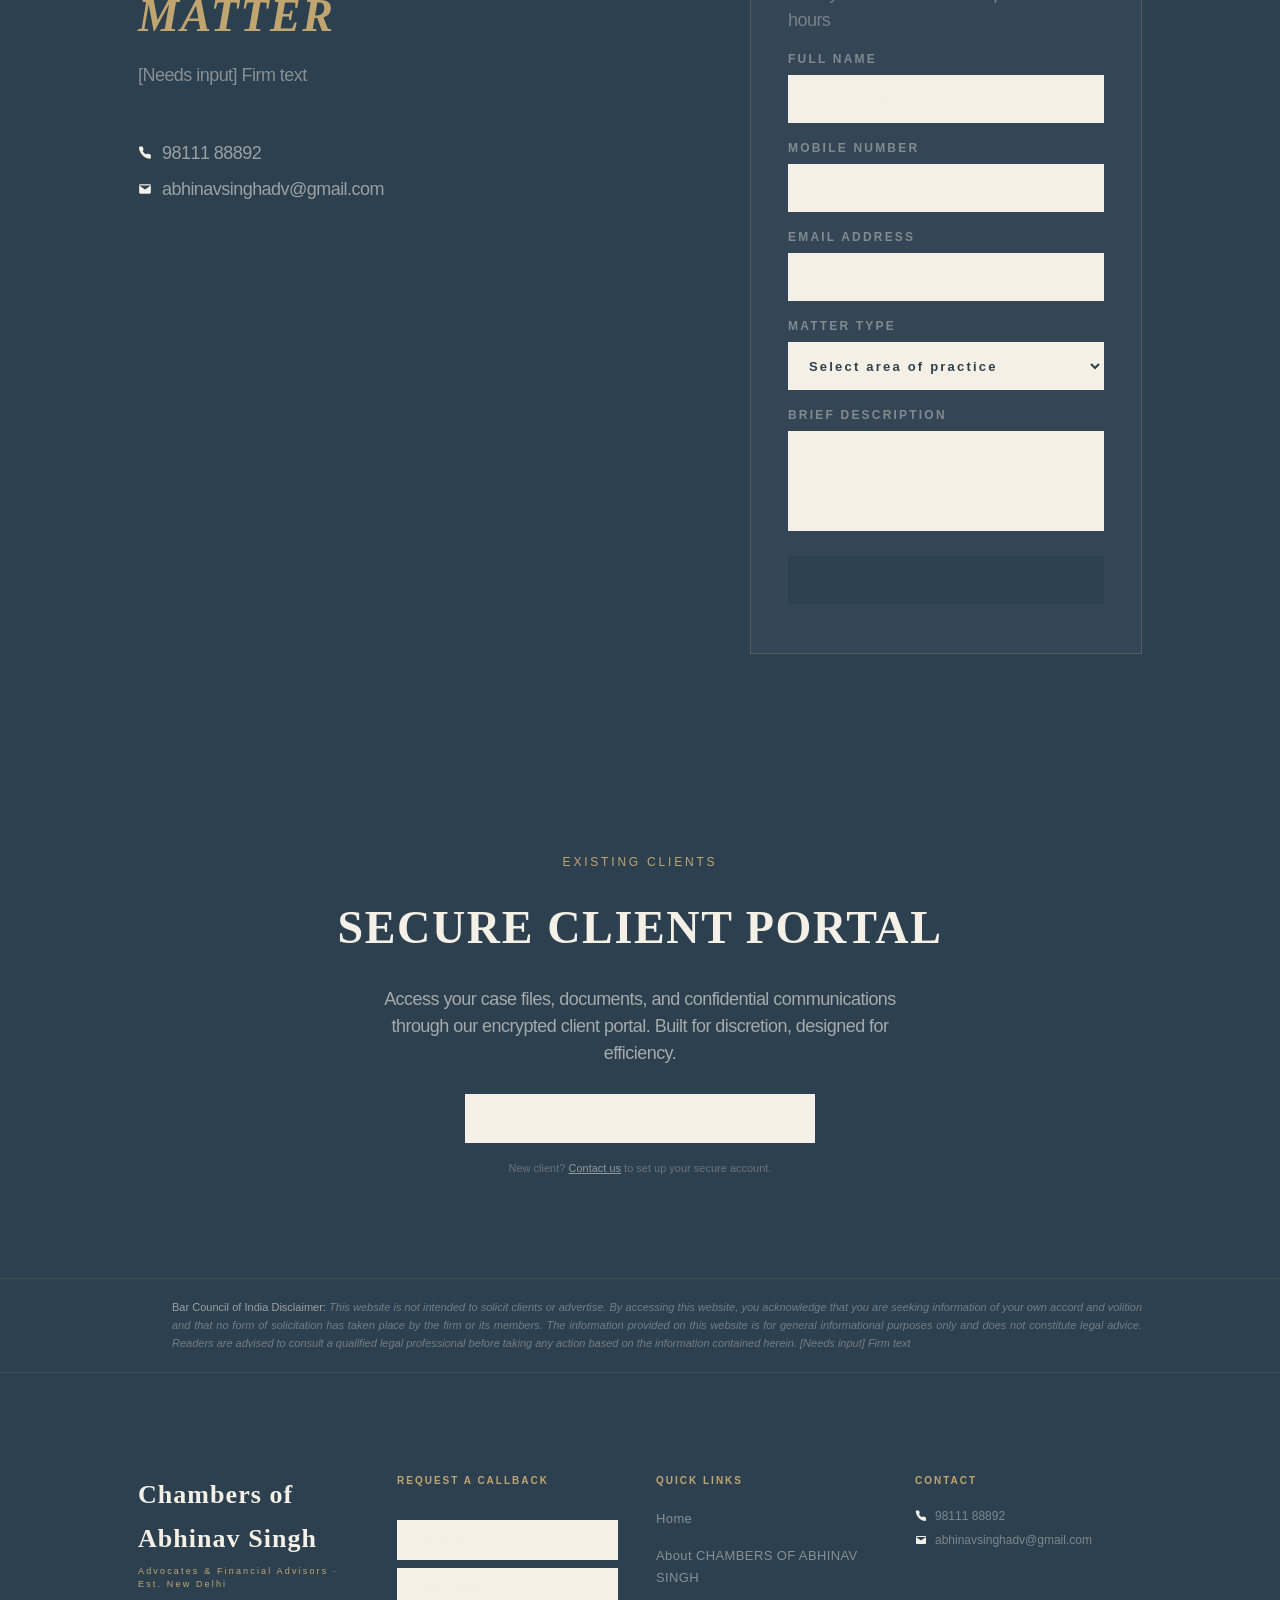
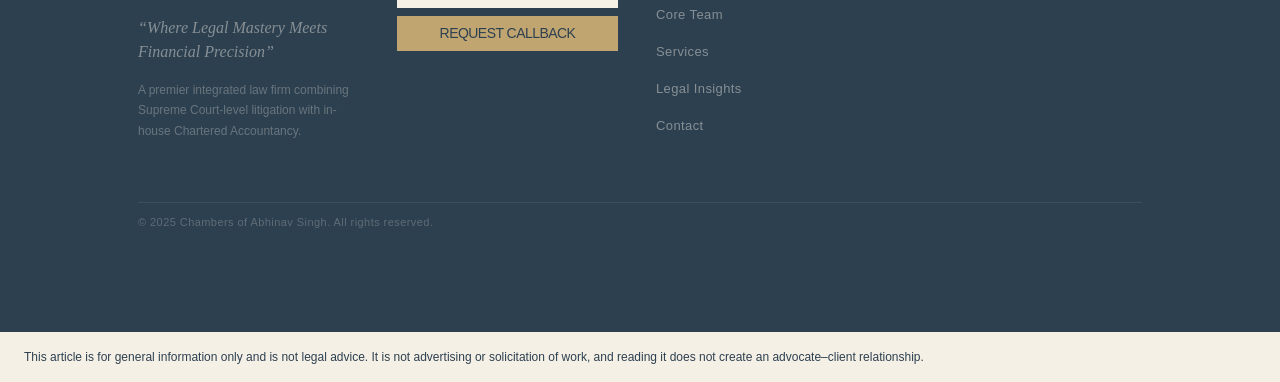
==== commit 8399c37b: "Standardize homepage hero labels and pills" ====
--- a/index.html
+++ b/index.html
@@ -18,7 +18,7 @@
     <a href="#contact">Let’s Talk</a>
   </nav>
 </details>
-</div></header><div class="chambers-hero-stage relative flex w-full justify-center overflow-hidden bg-[#6d2c34]"><div class="chambers-hero-art" aria-hidden="true"><img src="./assets/chambers/lady-justice.png" alt="" width="736" height="1104" fetchpriority="high"></div><div class="chambers-hero-content relative z-10 flex w-full max-w-[1570px] justify-center md:justify-start items-center px-5 sm:px-8 md:px-12 lg:px-20"><div class="chambers-hero-copy flex flex-col gap-6 md:gap-10 lg:pl-[34px]"><div class="flex flex-col gap-3 md:gap-5"><div style="opacity: 1; translate: none; rotate: none; scale: none; transform: translate(0px, 0px);" class="flex items-center gap-2.5"><img alt="" loading="lazy" width="27" height="23" decoding="async" data-nimg="1" class="shrink-0 w-5 h-4 md:w-[27px] md:h-[23px]" style="color:transparent" src="./assets/site/images/plus-icon.__q189041d8.svg"><p class="font-jost text-sm md:text-lg font-light tracking-[-0.54px] text-[#f9f5ea]">Chambers of Abhinav Singh</p></div><h1 style="opacity: 1; translate: none; rotate: none; scale: none; transform: translate(0px, 0px);" class="font-cormorant text-[42px] sm:text-[56px] md:text-[64px] lg:text-[72px] font-light leading-[1.05] tracking-[-1.5px] text-[#f9f5ea]">Litigation &amp; Advocacy in Delhi</h1><p style="opacity: 1; translate: none; rotate: none; scale: none; transform: translate(0px, 0px);" class="max-w-[360px] font-jost text-sm md:text-lg font-light leading-[27px] tracking-[-0.54px] text-[#f9f5ea]">Constitutional, civil, criminal and commercial litigation, arbitration and appeals before the Supreme Court of India, the High Court of Delhi and district courts.</p></div><div style="opacity: 1; translate: none; rotate: none; scale: none; transform: translate(0px, 0px);"><a href="#contact" class="cursor-pointer rounded-full px-5 py-3 font-jost text-sm font-normal uppercase tracking-[-0.54px] transition-all duration-200 active:scale-[0.97] bg-[#f9f5ea] text-[#0b0b0b] shadow-[0px_1px_2px_0px_rgba(16,24,40,0.05)] hover:bg-white hover:shadow-md ">Schedule an appointment</a></div></div><div class="chambers-hero-values hidden flex-col gap-2.5"><div class="value-pill relative flex w-fit items-center gap-1.5 rounded-[50px] px-5 py-2.5 overflow-visible" style="opacity: 1; translate: none; rotate: none; scale: none; transform: translate(0px, 0px);"><img alt="" loading="lazy" width="24" height="24" decoding="async" data-nimg="1" class="size-6 shrink-0 relative z-10" style="color:transparent" src="./assets/site/images/dot-icon.__q189041d8.svg"><span class="font-jost text-[30px] font-light leading-9 tracking-[-0.9px] text-[#f9f5ea] relative z-10">integrity</span><div class="absolute inset-0 rounded-[50px] border border-[rgba(249,245,234,0.14)] z-0"></div></div><div class="value-pill relative flex w-fit items-center gap-1.5 rounded-[50px] px-5 py-2.5 overflow-visible" style="opacity: 1; translate: none; rotate: none; scale: none; transform: translate(0px, 0px);"><img alt="" loading="lazy" width="24" height="24" decoding="async" data-nimg="1" class="size-6 shrink-0 relative z-10" style="color:transparent" src="./assets/site/images/dot-icon.__q189041d8.svg"><span class="font-jost text-[30px] font-light leading-9 tracking-[-0.9px] text-[#f9f5ea] relative z-10">independence</span><div class="absolute inset-0 rounded-[50px] border border-[rgba(249,245,234,0.14)] z-0"></div></div><div class="value-pill relative flex w-fit items-center gap-1.5 rounded-[50px] px-5 py-2.5 overflow-visible" style="opacity: 1; translate: none; rotate: none; scale: none; transform: translate(0px, 0px);"><img alt="" loading="lazy" width="24" height="24" decoding="async" data-nimg="1" class="size-6 shrink-0 relative z-10" style="color:transparent" src="./assets/site/images/dot-icon.__q189041d8.svg"><span class="font-jost text-[30px] font-light leading-9 tracking-[-0.9px] text-[#f9f5ea] relative z-10">diligence</span><div class="absolute inset-0 rounded-[50px] border border-[rgba(249,245,234,0.14)] z-0"></div></div></div></div></div></section>
+</div></header><div class="chambers-hero-stage relative flex w-full justify-center overflow-hidden bg-[#6d2c34]"><div class="chambers-hero-art" aria-hidden="true"><img src="./assets/chambers/lady-justice.png" alt="" width="736" height="1104" fetchpriority="high"></div><div class="chambers-hero-content relative z-10 flex w-full max-w-[1570px] justify-center md:justify-start items-center px-5 sm:px-8 md:px-12 lg:px-20"><div class="chambers-hero-copy flex flex-col gap-6 md:gap-10 lg:pl-[34px]"><div class="flex flex-col gap-3 md:gap-5"><div style="opacity: 1; translate: none; rotate: none; scale: none; transform: translate(0px, 0px);" class="flex items-center gap-2.5"><img alt="" loading="lazy" width="27" height="23" decoding="async" data-nimg="1" class="shrink-0 w-5 h-4 md:w-[27px] md:h-[23px]" style="color:transparent" src="./assets/site/images/plus-icon.__q189041d8.svg"><p class="font-jost text-sm md:text-lg font-light tracking-[-0.54px] text-[#f9f5ea]">CHAMBERS OF ABHINAV SINGH</p></div><h1 style="opacity: 1; translate: none; rotate: none; scale: none; transform: translate(0px, 0px);" class="font-cormorant text-[42px] sm:text-[56px] md:text-[64px] lg:text-[72px] font-light leading-[1.05] tracking-[-1.5px] text-[#f9f5ea]">Litigation &amp; Advocacy in Delhi</h1><p style="opacity: 1; translate: none; rotate: none; scale: none; transform: translate(0px, 0px);" class="max-w-[360px] font-jost text-sm md:text-lg font-light leading-[27px] tracking-[-0.54px] text-[#f9f5ea]">Constitutional, civil, criminal and commercial litigation, arbitration and appeals before the Supreme Court of India, the High Court of Delhi and district courts.</p></div><div style="opacity: 1; translate: none; rotate: none; scale: none; transform: translate(0px, 0px);"><a href="#contact" class="cursor-pointer rounded-full px-5 py-3 font-jost text-sm font-normal uppercase tracking-[-0.54px] transition-all duration-200 active:scale-[0.97] bg-[#f9f5ea] text-[#0b0b0b] shadow-[0px_1px_2px_0px_rgba(16,24,40,0.05)] hover:bg-white hover:shadow-md ">Schedule an appointment</a></div></div><div class="chambers-hero-values hidden flex-col gap-2.5"><div class="value-pill relative flex w-full items-center justify-center whitespace-nowrap rounded-[50px] px-5 py-2.5 overflow-visible" style="opacity: 1; translate: none; rotate: none; scale: none; transform: translate(0px, 0px);"><span class="font-jost text-[30px] font-light leading-9 tracking-[-0.9px] text-[#f9f5ea] relative z-10">INTEGRITY</span><div class="absolute inset-0 rounded-[50px] border border-[rgba(249,245,234,0.14)] z-0"></div></div><div class="value-pill relative flex w-full items-center justify-center whitespace-nowrap rounded-[50px] px-5 py-2.5 overflow-visible" style="opacity: 1; translate: none; rotate: none; scale: none; transform: translate(0px, 0px);"><span class="font-jost text-[30px] font-light leading-9 tracking-[-0.9px] text-[#f9f5ea] relative z-10">INDEPENDENCE</span><div class="absolute inset-0 rounded-[50px] border border-[rgba(249,245,234,0.14)] z-0"></div></div><div class="value-pill relative flex w-full items-center justify-center whitespace-nowrap rounded-[50px] px-5 py-2.5 overflow-visible" style="opacity: 1; translate: none; rotate: none; scale: none; transform: translate(0px, 0px);"><span class="font-jost text-[30px] font-light leading-9 tracking-[-0.9px] text-[#f9f5ea] relative z-10">DILIGENCE</span><div class="absolute inset-0 rounded-[50px] border border-[rgba(249,245,234,0.14)] z-0"></div></div></div></div></div></section>
 <section class="flex w-full flex-col items-center justify-center bg-[#f8f3eb] px-5 sm:px-8 md:px-16 lg:px-[138px] py-16 md:py-[140px] mx-auto overflow-hidden" data-sar-section="home/s02-content" data-sar-type="content"><div class="chambers-photo-layout chambers-work-layout"><div class="flex flex-1 flex-col gap-8 md:gap-10"><h2 data-reveal="true" class="font-cormorant text-[32px] md:text-[40px] font-bold leading-tight text-[#b18d59]" style="translate: none; rotate: none; scale: none; transform: translate(0px, 0px); opacity: 1;">Legal Acumen. Institutional Experience. Distinguished Advocacy.</h2><p data-reveal="true" class="font-jost text-base md:text-lg font-light leading-[27px] tracking-[-0.54px] text-[#353a3c]" style="translate: none; rotate: none; scale: none; transform: translate(0px, 0px); opacity: 1;">The Chambers of Abhinav Singh represents a multidisciplinary legal practice, distinguished by its government counsel appointments and extensive engagement across judicial forums. With a practice encompassing constitutional, civil, criminal and commercial litigation, alongside arbitration and appellate proceedings, the Chambers integrates rigorous legal analysis with strategic advocacy. His representation before the Supreme Court of India, the High Court of Delhi and district courts reflects a practice founded on intellectual rigour, procedural proficiency and an unwavering commitment to the highest standards of legal representation.</p></div><div class="w-full"><div data-reveal="true" class="chambers-photo-frame chambers-work-frame" style="translate: none; rotate: none; scale: none; transform: translate(0px, 0px); opacity: 1;"><img alt="Abhinav Singh reviewing documents" loading="lazy" decoding="async" data-nimg="fill" class="chambers-work-photo object-cover" style="position:absolute;height:100%;width:100%;left:0;top:0;right:0;bottom:0;color:transparent" src="./assets/chambers/abhinav-at-work.webp"></div></div></div></section>
 <section id="services" class="flex w-full flex-col items-center justify-center bg-[#1a1a1a] px-5 sm:px-8 md:px-16 lg:px-[136px] py-16 md:py-[100px] mx-auto overflow-hidden" data-sar-section="home/s03-cards" data-sar-type="cards"><div class="flex w-full flex-col gap-10 md:gap-[60px]"><div class="flex flex-col md:flex-row items-start md:items-end justify-between gap-6 md:gap-8"><div data-reveal="true" class="chambers-practice-title-wrap flex w-full flex-col gap-3.5" style="translate: none; rotate: none; scale: none; transform: translate(0px, 0px); opacity: 1;"><p class="font-jost text-xs tracking-[2.8px] text-[#b8935a]">Practice Areas</p><h2 class="font-cormorant text-[24px] md:text-[40px] font-semibold leading-tight text-white"><span class="chambers-practice-title-line">The Power of</span> <span class="chambers-practice-title-line"><em class="font-cormorant italic text-[#b8935a]">Integrated</em> Advocacy</span></h2></div><p data-reveal="true" class="w-full md:w-[368px] md:text-right font-jost text-base md:text-lg font-light leading-[27px] tracking-[-0.54px] text-white/50" style="translate: none; rotate: none; scale: none; transform: translate(0px, 0px); opacity: 1;">A multidisciplinary legal practice encompassing complex disputes, constitutional remedies and appellate proceedings. The Chambers of Abhinav Singh combines substantive legal knowledge with procedural proficiency and strategic representation across diverse areas of law and judicial forums.</p></div><div class="chambers-practice-grid">
 <article class="chambers-practice-card"><h3>Commercial Litigation &amp; Recovery</h3><p>The Chambers undertakes commercial and financial disputes arising from contractual obligations, business transactions and outstanding financial liabilities. Its approach integrates commercial understanding with rigorous legal analysis, addressing matters from the institution of recovery proceedings through to the execution of judicial decrees.</p><ul><li class="py-[3px]">Contractual and payment disputes</li><li class="py-[3px]">Commercial and financial recovery suits</li><li class="py-[3px]">Execution and enforcement of civil decrees</li></ul></article>
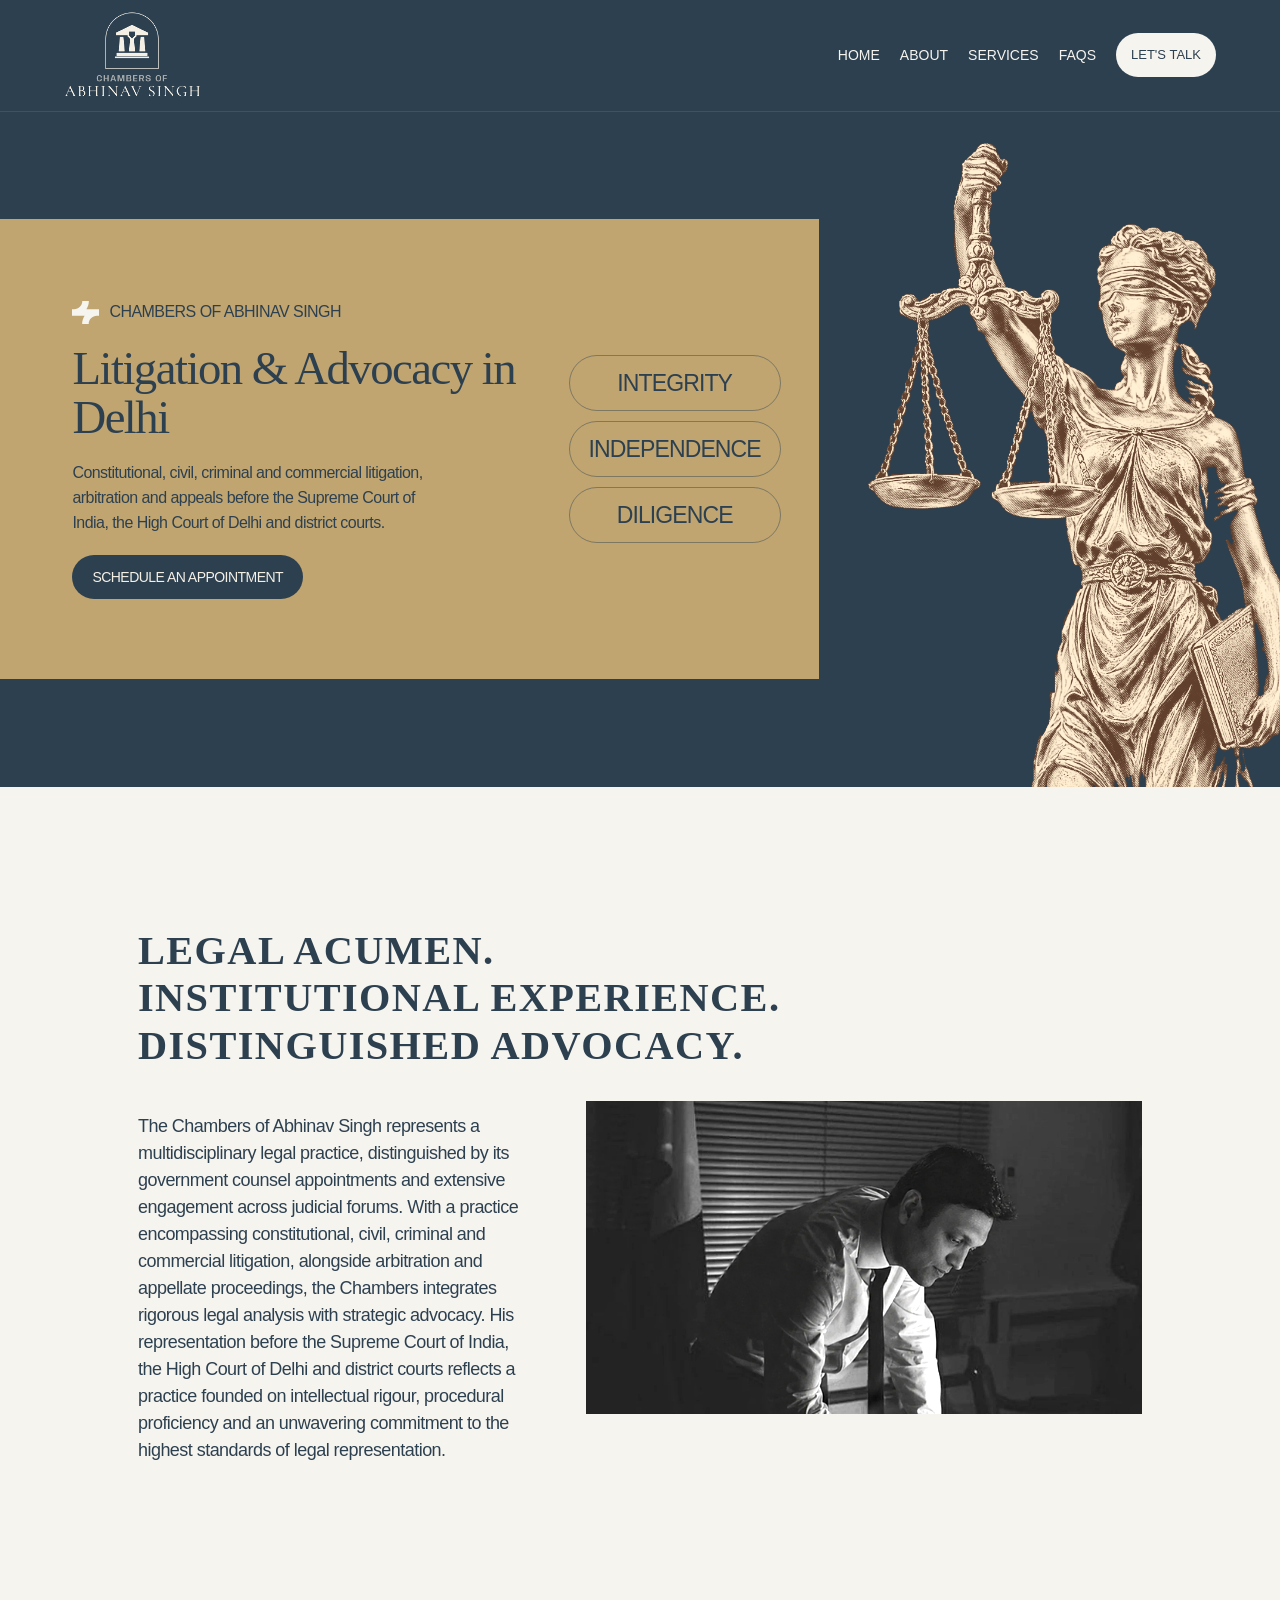
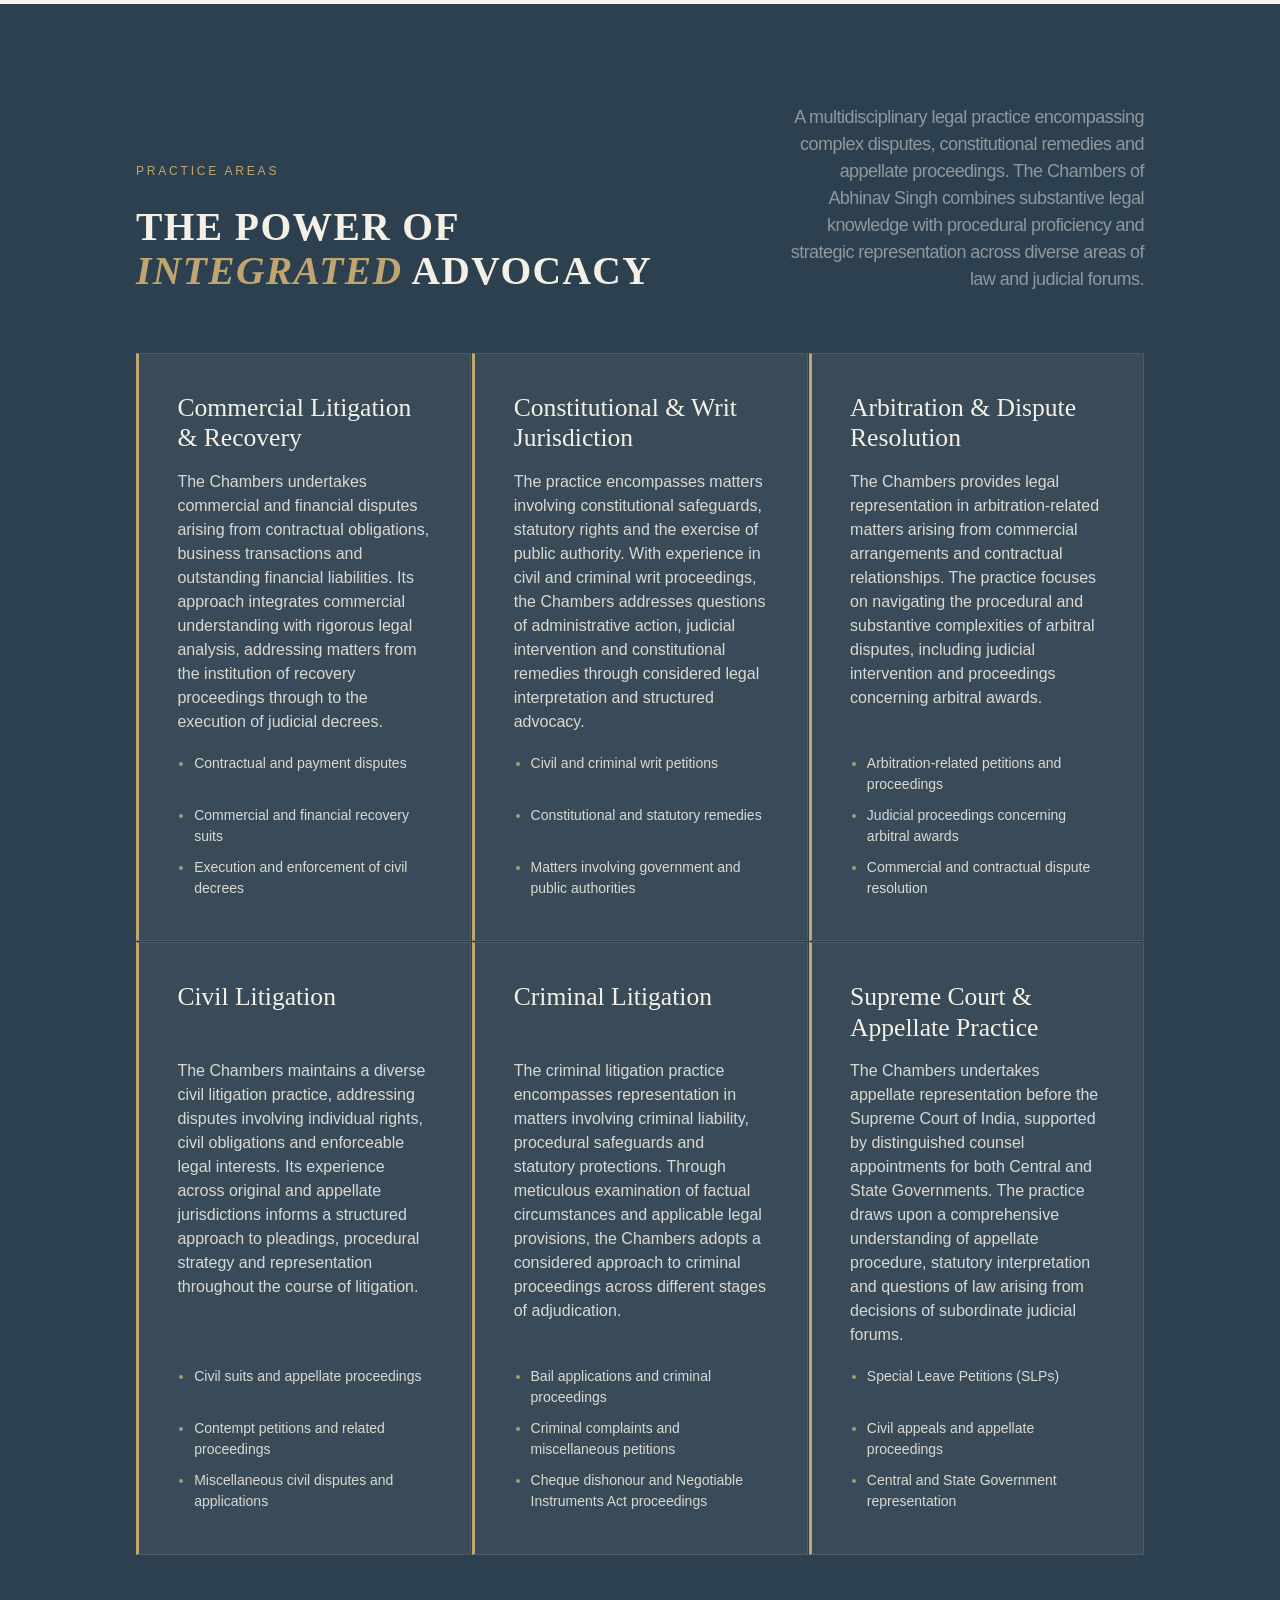
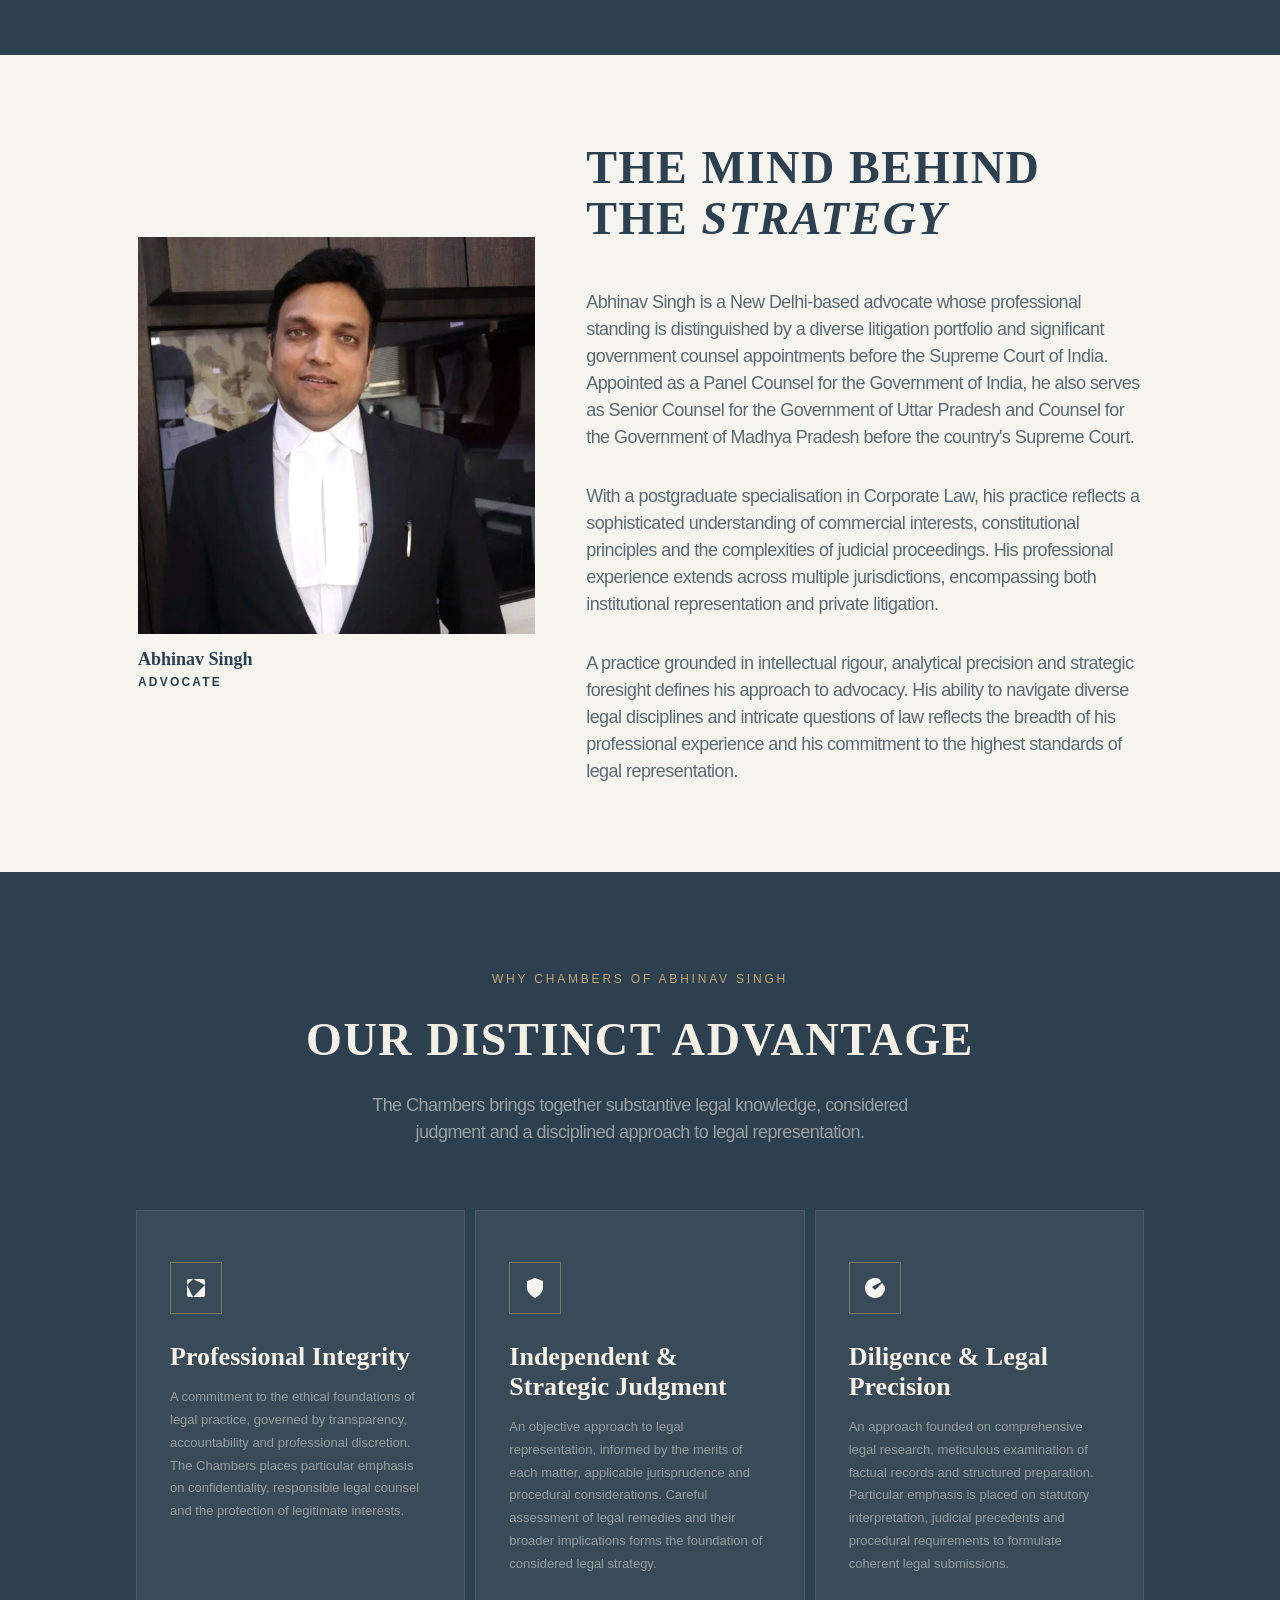
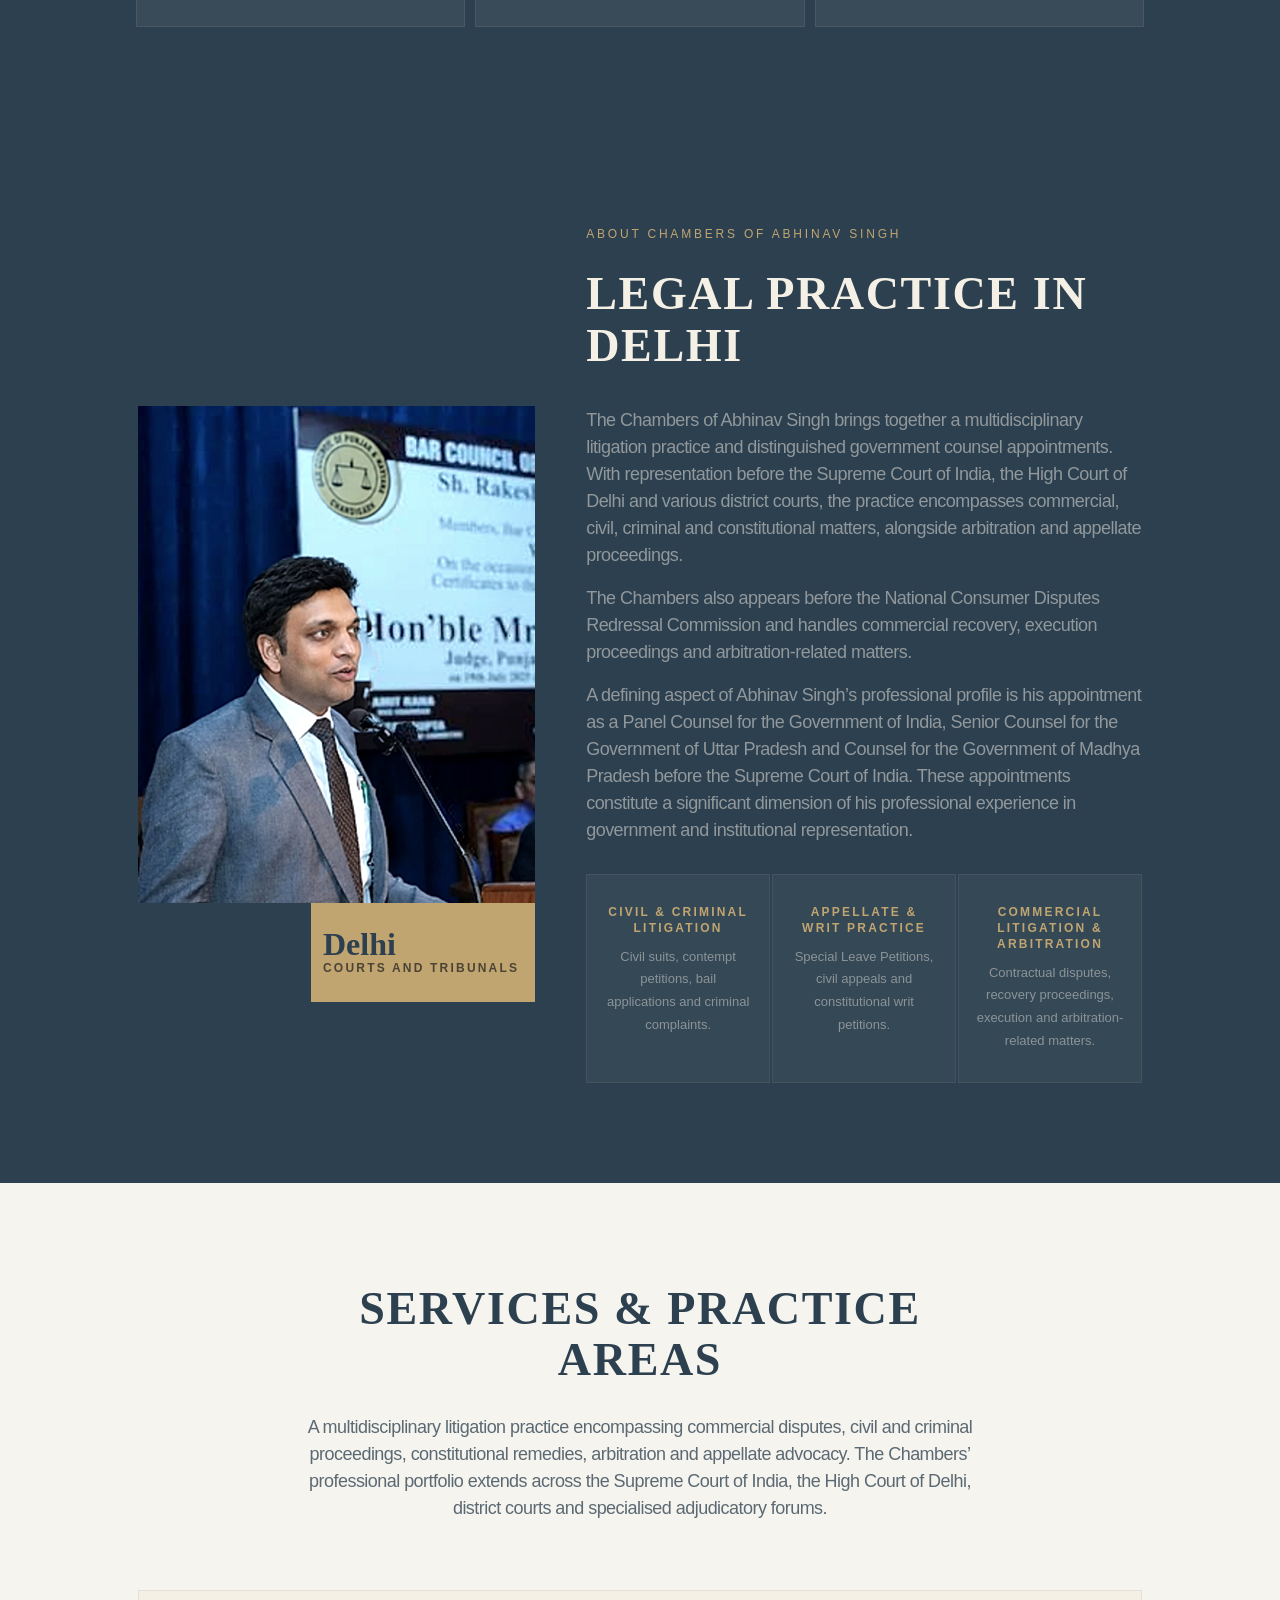
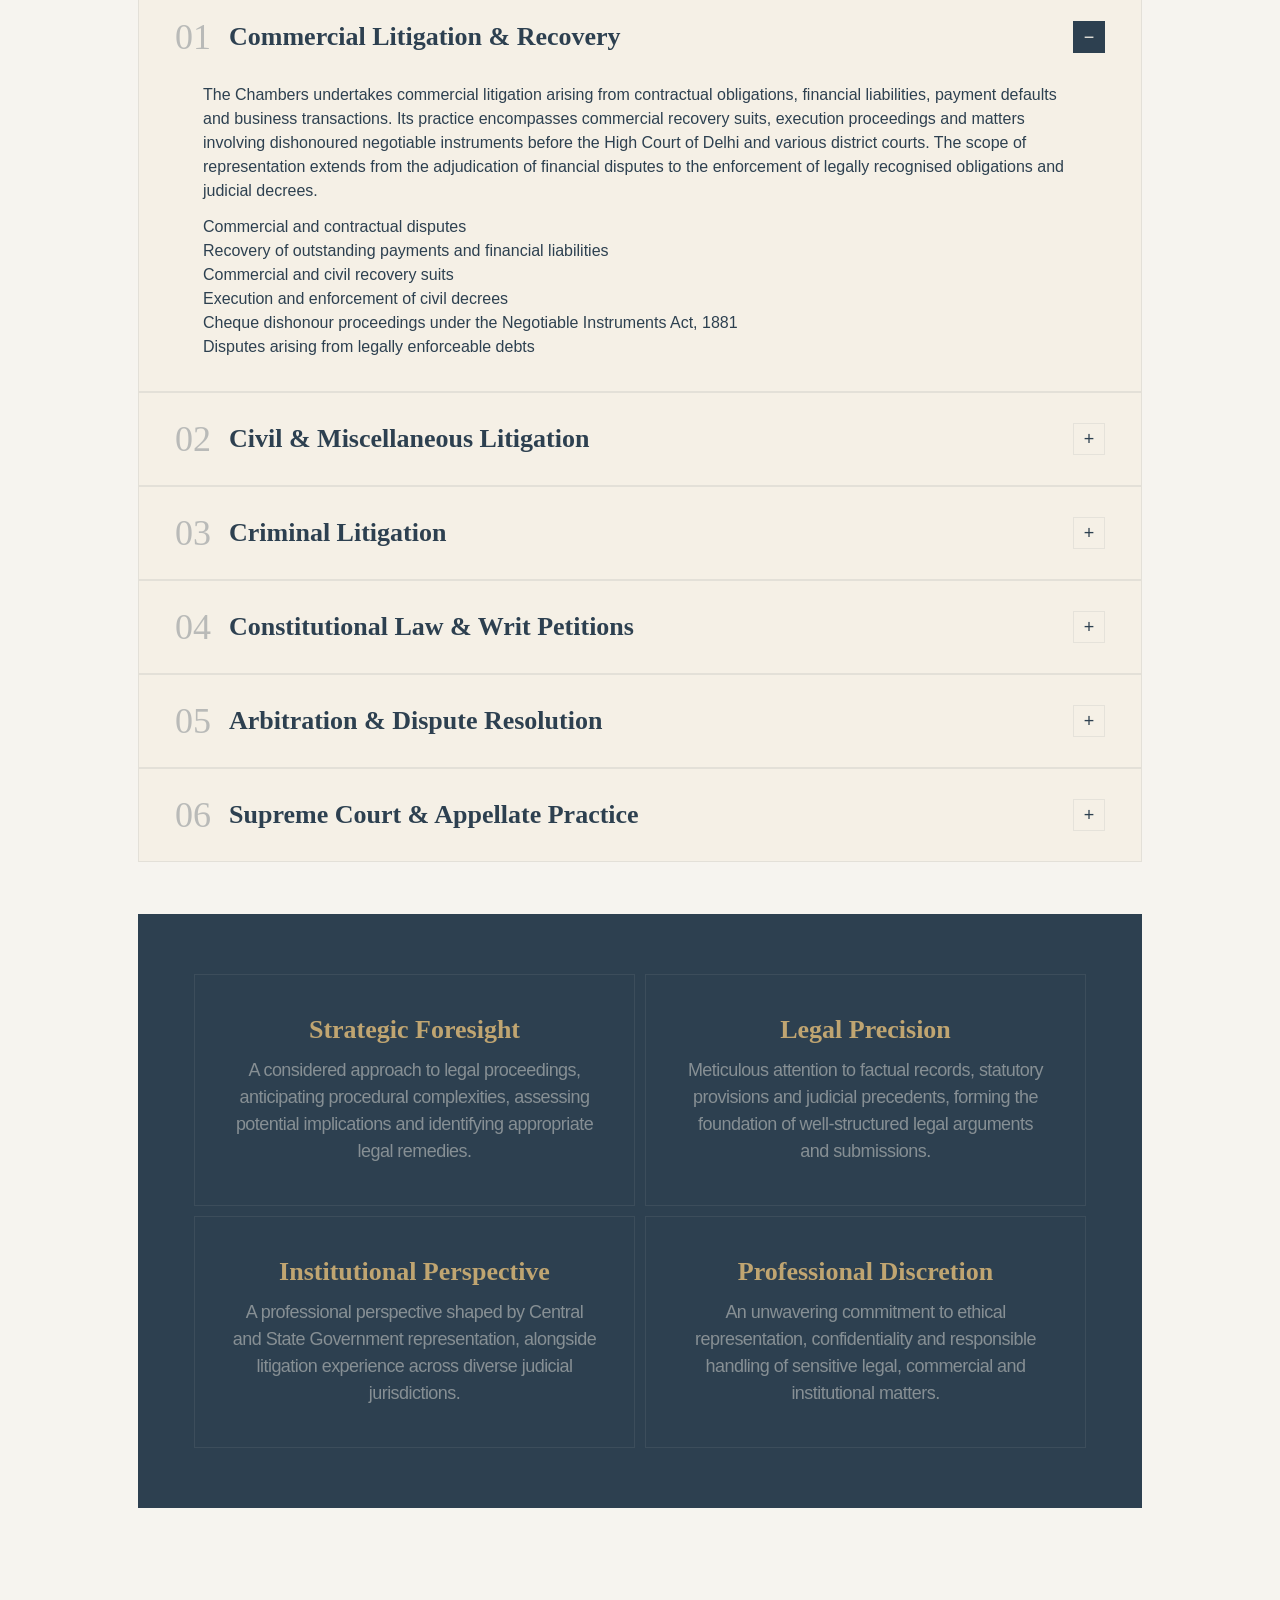
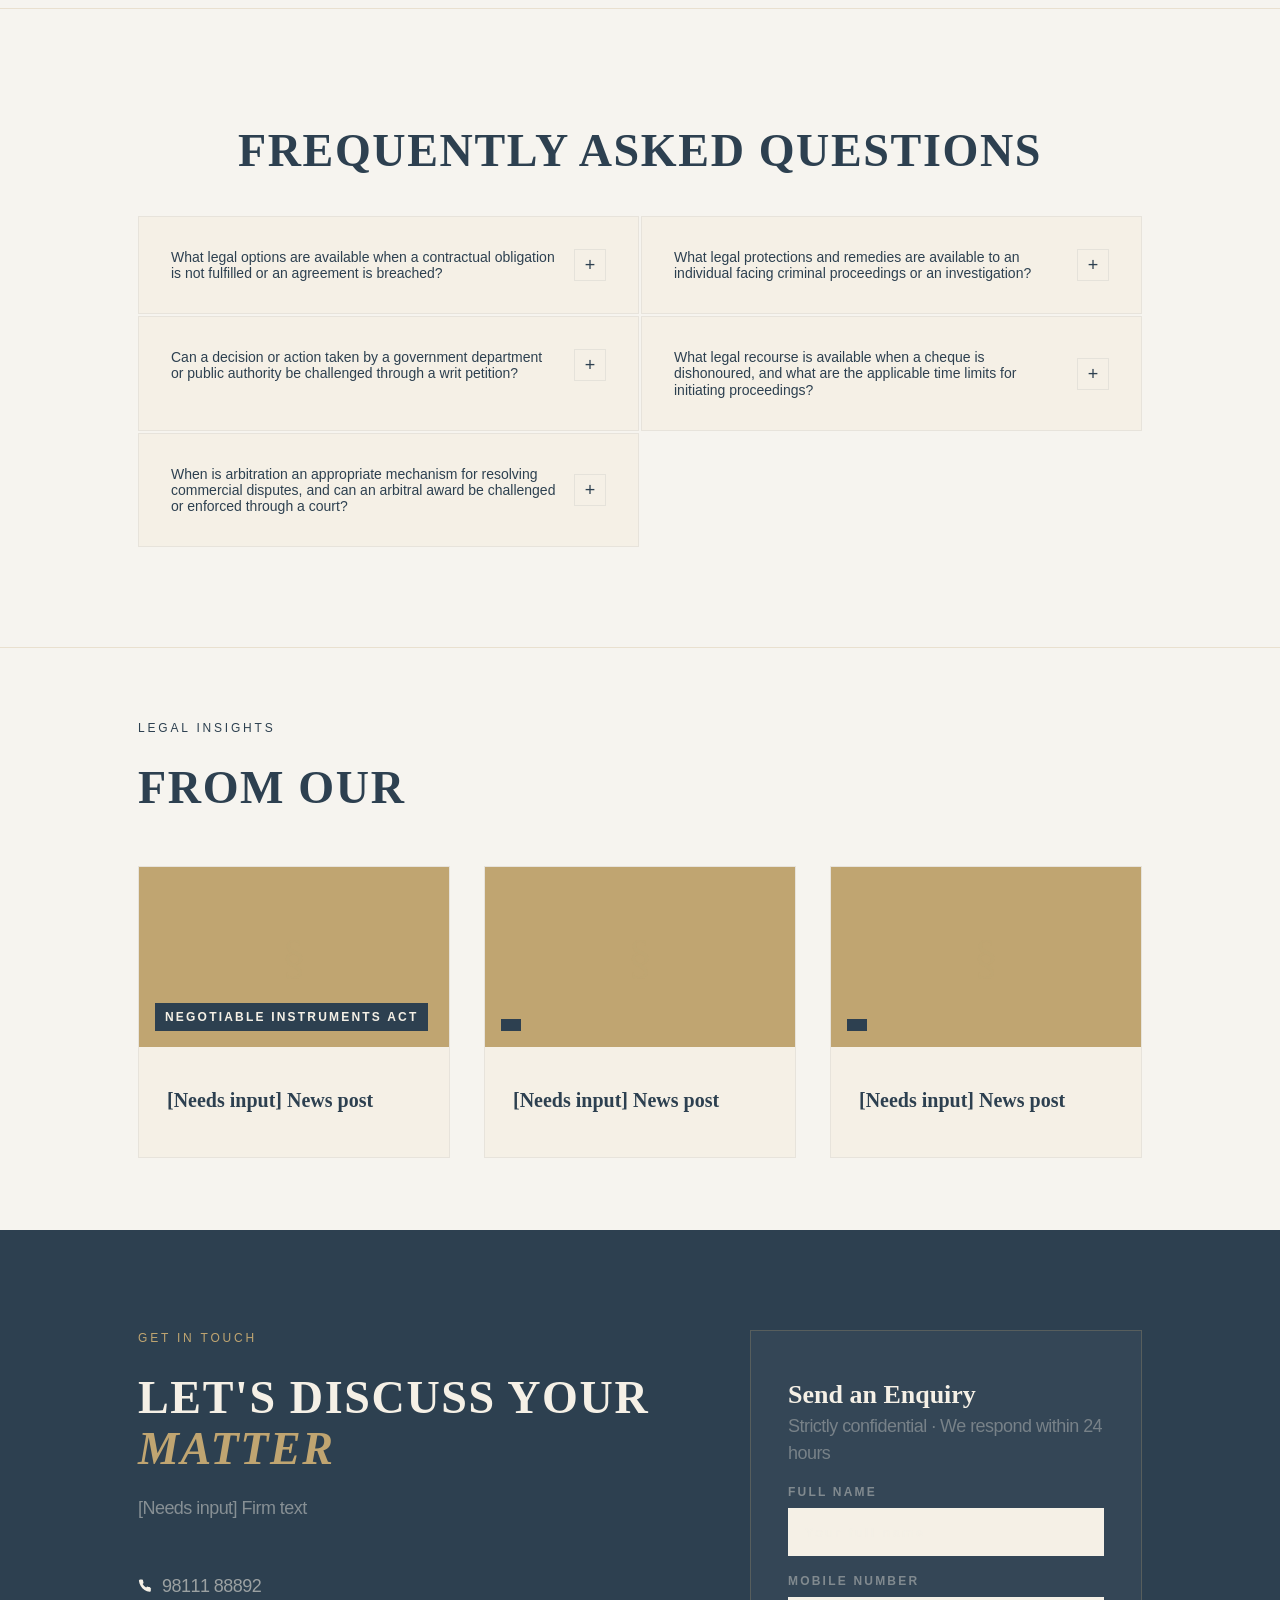
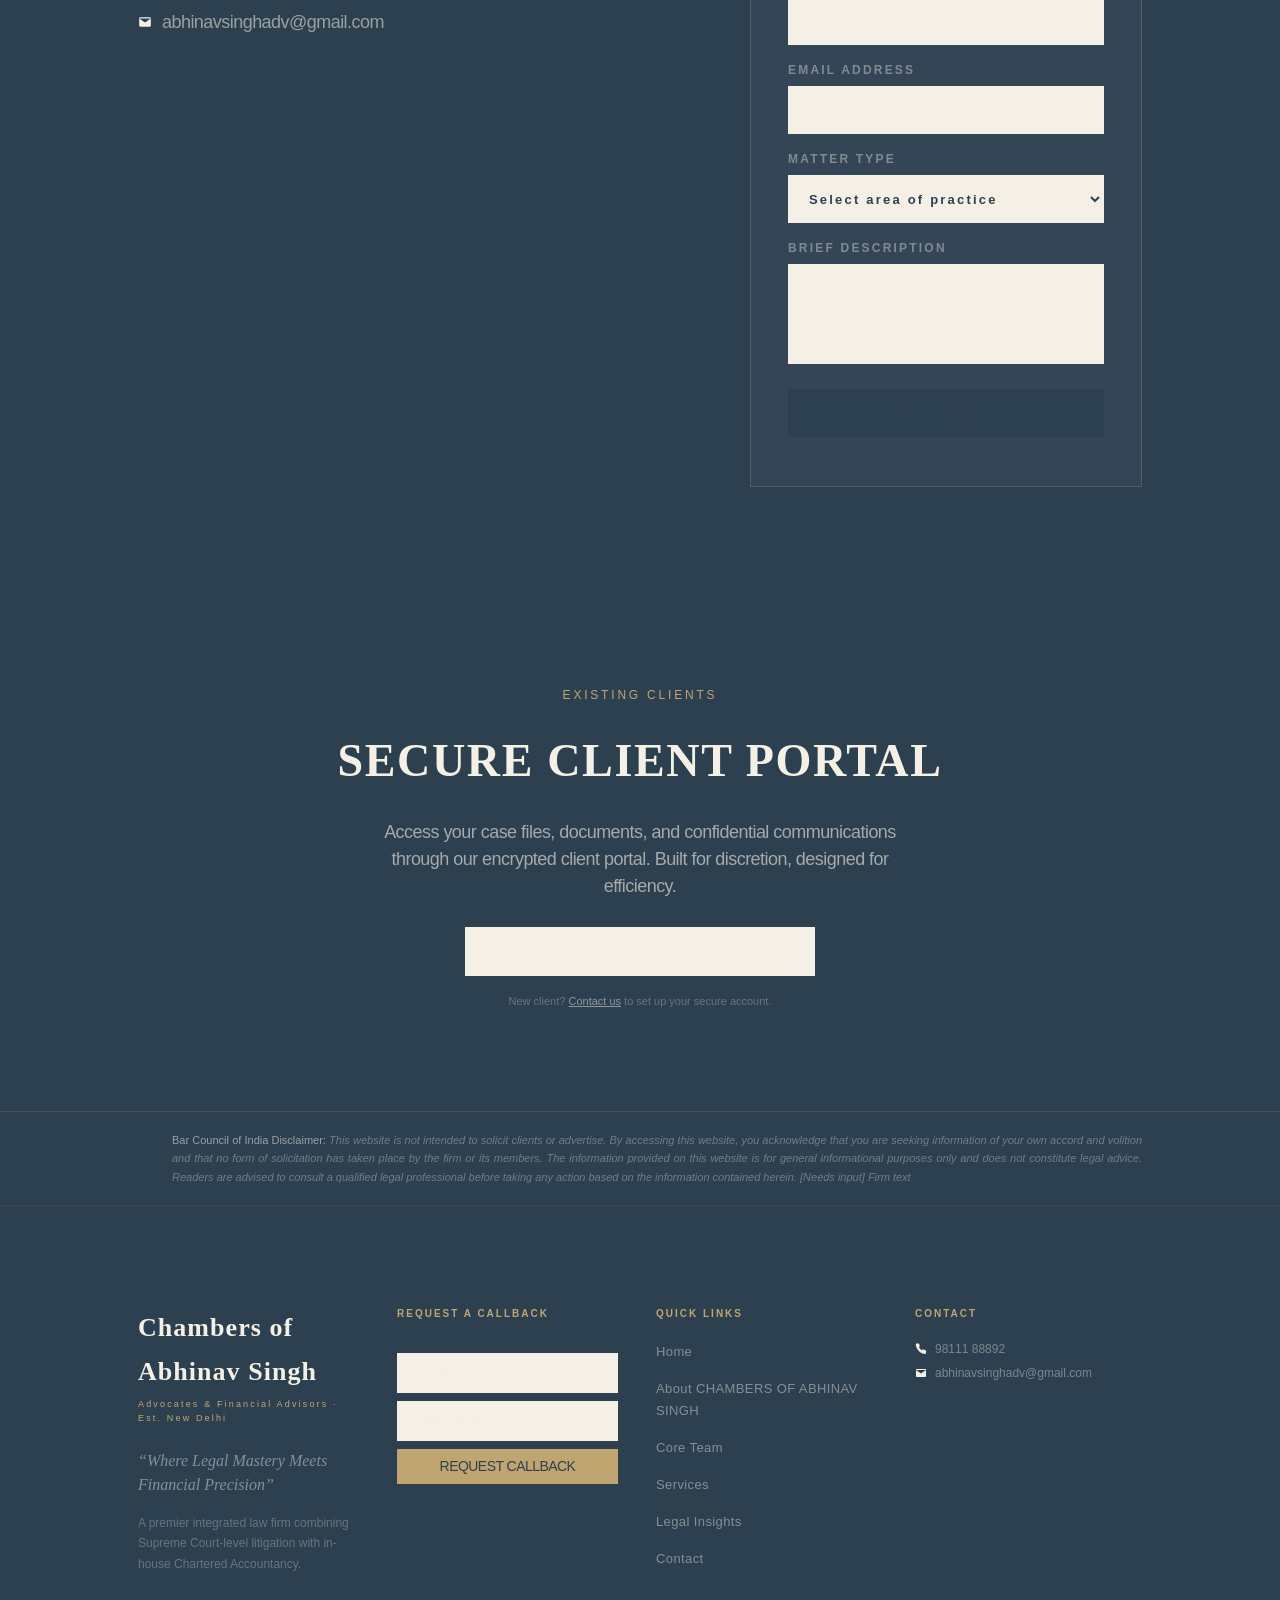
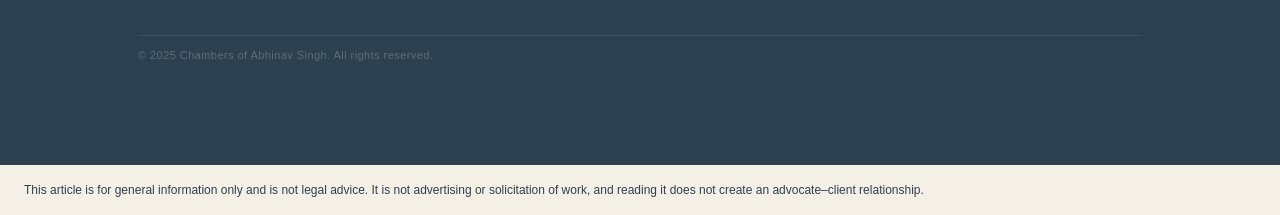
==== commit b8e1e6ce: "Fix logo transparency and align practice introduction" ====
--- a/index.html
+++ b/index.html
@@ -3,7 +3,7 @@
 
 
 <meta name="viewport" content="width=device-width, initial-scale=1"><link rel="stylesheet" href="./assets/site/_next/static/chunks/3c9st355b9h98.__q189041d8.css" data-precedence="next"><link rel="preload" as="script" fetchpriority="low" href="./assets/site/_next/static/chunks/0iq1i69206cyl.__q189041d8.js"><title>Chambers of Abhinav Singh</title><meta name="description" content="Personal counsel, carefully argued."><link rel="icon" href="data:image/svg+xml,%3Csvg%20xmlns%3D%22http%3A%2F%2Fwww.w3.org%2F2000%2Fsvg%22%20width%3D%22200%22%20height%3D%22200%22%20viewBox%3D%220%200%20200%20200%22%3E%3Cdefs%3E%3Cpath%20id%3D%22scl-monogram-ring%22%20d%3D%22M26%2C100a74%2C74%200%201%2C1%20148%2C0a74%2C74%200%201%2C1%20-148%2C0%22%2F%3E%3C%2Fdefs%3E%3Ccircle%20cx%3D%22100%22%20cy%3D%22100%22%20r%3D%2297%22%20fill%3D%22white%22%20stroke%3D%22%2317243b%22%20stroke-width%3D%223%22%2F%3E%3Ccircle%20cx%3D%22100%22%20cy%3D%22100%22%20r%3D%2258%22%20fill%3D%22none%22%20stroke%3D%22%23c6b296%22%20stroke-width%3D%221.5%22%2F%3E%3Ctext%20font-family%3D%22%26apos%3BDM%20Serif%20Display%26apos%3B%2C%20Georgia%2C%20%26apos%3BTimes%20New%20Roman%26apos%3B%2C%20serif%22%20font-size%3D%2216%22%20letter-spacing%3D%222.88%22%20fill%3D%22%2317243b%22%3E%3CtextPath%20href%3D%22%23scl-monogram-ring%22%20startOffset%3D%2225%25%22%20text-anchor%3D%22middle%22%20dominant-baseline%3D%22middle%22%3ECHAMBERS%20OF%20ABHINAV%20SINGH%3C%2FtextPath%3E%3C%2Ftext%3E%3Ctext%20x%3D%22100%22%20y%3D%22100%22%20text-anchor%3D%22middle%22%20dominant-baseline%3D%22central%22%20font-family%3D%22%26apos%3BDM%20Serif%20Display%26apos%3B%2C%20Georgia%2C%20%26apos%3BTimes%20New%20Roman%26apos%3B%2C%20serif%22%20font-size%3D%2240%22%20font-weight%3D%22600%22%20fill%3D%22%2317243b%22%3ECAS%3C%2Ftext%3E%3C%2Fsvg%3E"><link rel="preload" href="./assets/site/_next/static/chunks/33ex3e_4hazko.__q189041d8.css" as="style"><link rel="stylesheet" href="./brand/brand.css">
-<style data-sclf-ua-colours>:where(button,input,select,textarea){color:var(--sar-color-auto-000000, #2d4050)}:where(input,select,textarea){background-color:var(--sar-color-auto-ffffff, #f5f0e6)}</style><style data-sclf-logo-fit>img[data-sclf-logo]{object-fit:contain!important;max-height:100%!important}</style><script src="./runtime/chambers-phone.js"></script></head><body class="min-h-full flex flex-col bg-white"><div hidden=""></div><main class="flex min-h-full flex-1 flex-col items-center overflow-x-hidden"><section id="hero" class="chambers-hero flex w-full flex-col items-center bg-[#6d2c34] mx-auto" data-sar-section="home/s01-hero" data-sar-type="hero"><header class="flex w-full items-center justify-center bg-[#6d2c34] py-4 md:py-5 z-50 relative border-b border-gray-200/10"><div class="flex w-full max-w-[1570px] items-center justify-between px-5 sm:px-8 md:px-12 lg:px-20"><a href="#hero" class="inline-flex cursor-pointer items-center gap-2.5 transition-opacity duration-200 hover:opacity-80" aria-label="Go to home"><span class="chambers-logo"><img src="./assets/chambers/chambers-logo.jpg" width="1188" height="750" alt="Chambers of Abhinav Singh"></span></a><div class="chambers-desktop-nav hidden md:flex flex-1 items-center justify-end gap-8 lg:gap-[55px]"><nav class="flex items-center gap-4 lg:gap-5"><a class="relative font-jost text-sm font-normal uppercase tracking-[-0.54px] text-[#f9f5ea] after:absolute after:bottom-0 after:left-0 after:h-[1px] after:w-full after:origin-left after:scale-x-0 after:bg-[#f9f5ea] after:transition-transform after:duration-300 hover:after:scale-x-100" href="#hero">Home</a><a class="relative font-jost text-sm font-normal uppercase tracking-[-0.54px] text-[#f9f5ea] after:absolute after:bottom-0 after:left-0 after:h-[1px] after:w-full after:origin-left after:scale-x-0 after:bg-[#f9f5ea] after:transition-transform after:duration-300 hover:after:scale-x-100" href="#about-us">About</a><a class="relative font-jost text-sm font-normal uppercase tracking-[-0.54px] text-[#f9f5ea] after:absolute after:bottom-0 after:left-0 after:h-[1px] after:w-full after:origin-left after:scale-x-0 after:bg-[#f9f5ea] after:transition-transform after:duration-300 hover:after:scale-x-100" href="./practice-areas/">Services</a><a class="relative font-jost text-sm font-normal uppercase tracking-[-0.54px] text-[#f9f5ea] after:absolute after:bottom-0 after:left-0 after:h-[1px] after:w-full after:origin-left after:scale-x-0 after:bg-[#f9f5ea] after:transition-transform after:duration-300 hover:after:scale-x-100" href="./faqs/">FAQs</a></nav><a href="#contact" class="cursor-pointer rounded-full px-5 py-3 font-jost text-sm font-normal uppercase tracking-[-0.54px] transition-all duration-200 active:scale-[0.97] bg-[#f9f5ea] text-[#0b0b0b] shadow-[0px_1px_2px_0px_rgba(16,24,40,0.05)] hover:bg-white hover:shadow-md ">Let&#39;s talk</a></div><button type="button" class="chambers-existing-menu md:hidden flex flex-col gap-1.5 p-2" aria-label="Toggle menu"><span class="block h-0.5 w-6 bg-[#f9f5ea] transition-transform duration-300 "></span><span class="block h-0.5 w-6 bg-[#f9f5ea] transition-opacity duration-300 "></span><span class="block h-0.5 w-6 bg-[#f9f5ea] transition-transform duration-300 "></span></button>
+<style data-sclf-ua-colours>:where(button,input,select,textarea){color:var(--sar-color-auto-000000, #2d4050)}:where(input,select,textarea){background-color:var(--sar-color-auto-ffffff, #f5f0e6)}</style><style data-sclf-logo-fit>img[data-sclf-logo]{object-fit:contain!important;max-height:100%!important}</style><script src="./runtime/chambers-phone.js"></script></head><body class="min-h-full flex flex-col bg-white"><div hidden=""></div><main class="flex min-h-full flex-1 flex-col items-center overflow-x-hidden"><section id="hero" class="chambers-hero flex w-full flex-col items-center bg-[#6d2c34] mx-auto" data-sar-section="home/s01-hero" data-sar-type="hero"><header class="flex w-full items-center justify-center bg-[#6d2c34] py-4 md:py-5 z-50 relative border-b border-gray-200/10"><div class="flex w-full max-w-[1570px] items-center justify-between px-5 sm:px-8 md:px-12 lg:px-20"><a href="#hero" class="inline-flex cursor-pointer items-center gap-2.5 transition-opacity duration-200 hover:opacity-80" aria-label="Go to home"><span class="chambers-logo"><svg width="0" height="0" aria-hidden="true" focusable="false" style="position:absolute"><defs><filter id="chambers-logo-ink" color-interpolation-filters="sRGB"><feColorMatrix type="matrix" values="0 0 0 0 .96  0 0 0 0 .94  0 0 0 0 .9  -.336 -1.13 -.114 0 1.48"></feColorMatrix></filter></defs></svg><img src="./assets/chambers/chambers-logo.jpg" width="1188" height="750" alt="Chambers of Abhinav Singh"></span></a><div class="chambers-desktop-nav hidden md:flex flex-1 items-center justify-end gap-8 lg:gap-[55px]"><nav class="flex items-center gap-4 lg:gap-5"><a class="relative font-jost text-sm font-normal uppercase tracking-[-0.54px] text-[#f9f5ea] after:absolute after:bottom-0 after:left-0 after:h-[1px] after:w-full after:origin-left after:scale-x-0 after:bg-[#f9f5ea] after:transition-transform after:duration-300 hover:after:scale-x-100" href="#hero">Home</a><a class="relative font-jost text-sm font-normal uppercase tracking-[-0.54px] text-[#f9f5ea] after:absolute after:bottom-0 after:left-0 after:h-[1px] after:w-full after:origin-left after:scale-x-0 after:bg-[#f9f5ea] after:transition-transform after:duration-300 hover:after:scale-x-100" href="#about-us">About</a><a class="relative font-jost text-sm font-normal uppercase tracking-[-0.54px] text-[#f9f5ea] after:absolute after:bottom-0 after:left-0 after:h-[1px] after:w-full after:origin-left after:scale-x-0 after:bg-[#f9f5ea] after:transition-transform after:duration-300 hover:after:scale-x-100" href="./practice-areas/">Services</a><a class="relative font-jost text-sm font-normal uppercase tracking-[-0.54px] text-[#f9f5ea] after:absolute after:bottom-0 after:left-0 after:h-[1px] after:w-full after:origin-left after:scale-x-0 after:bg-[#f9f5ea] after:transition-transform after:duration-300 hover:after:scale-x-100" href="./faqs/">FAQs</a></nav><a href="#contact" class="cursor-pointer rounded-full px-5 py-3 font-jost text-sm font-normal uppercase tracking-[-0.54px] transition-all duration-200 active:scale-[0.97] bg-[#f9f5ea] text-[#0b0b0b] shadow-[0px_1px_2px_0px_rgba(16,24,40,0.05)] hover:bg-white hover:shadow-md ">Let&#39;s talk</a></div><button type="button" class="chambers-existing-menu md:hidden flex flex-col gap-1.5 p-2" aria-label="Toggle menu"><span class="block h-0.5 w-6 bg-[#f9f5ea] transition-transform duration-300 "></span><span class="block h-0.5 w-6 bg-[#f9f5ea] transition-opacity duration-300 "></span><span class="block h-0.5 w-6 bg-[#f9f5ea] transition-transform duration-300 "></span></button>
 <details class="chambers-phone-menu">
   <summary aria-label="Navigation menu">
     <span aria-hidden="true"></span>
@@ -19,7 +19,7 @@
   </nav>
 </details>
 </div></header><div class="chambers-hero-stage relative flex w-full justify-center overflow-hidden bg-[#6d2c34]"><div class="chambers-hero-art" aria-hidden="true"><img src="./assets/chambers/lady-justice.png" alt="" width="736" height="1104" fetchpriority="high"></div><div class="chambers-hero-content relative z-10 flex w-full max-w-[1570px] justify-center md:justify-start items-center px-5 sm:px-8 md:px-12 lg:px-20"><div class="chambers-hero-copy flex flex-col gap-6 md:gap-10 lg:pl-[34px]"><div class="flex flex-col gap-3 md:gap-5"><div style="opacity: 1; translate: none; rotate: none; scale: none; transform: translate(0px, 0px);" class="flex items-center gap-2.5"><img alt="" loading="lazy" width="27" height="23" decoding="async" data-nimg="1" class="shrink-0 w-5 h-4 md:w-[27px] md:h-[23px]" style="color:transparent" src="./assets/site/images/plus-icon.__q189041d8.svg"><p class="font-jost text-sm md:text-lg font-light tracking-[-0.54px] text-[#f9f5ea]">CHAMBERS OF ABHINAV SINGH</p></div><h1 style="opacity: 1; translate: none; rotate: none; scale: none; transform: translate(0px, 0px);" class="font-cormorant text-[42px] sm:text-[56px] md:text-[64px] lg:text-[72px] font-light leading-[1.05] tracking-[-1.5px] text-[#f9f5ea]">Litigation &amp; Advocacy in Delhi</h1><p style="opacity: 1; translate: none; rotate: none; scale: none; transform: translate(0px, 0px);" class="max-w-[360px] font-jost text-sm md:text-lg font-light leading-[27px] tracking-[-0.54px] text-[#f9f5ea]">Constitutional, civil, criminal and commercial litigation, arbitration and appeals before the Supreme Court of India, the High Court of Delhi and district courts.</p></div><div style="opacity: 1; translate: none; rotate: none; scale: none; transform: translate(0px, 0px);"><a href="#contact" class="cursor-pointer rounded-full px-5 py-3 font-jost text-sm font-normal uppercase tracking-[-0.54px] transition-all duration-200 active:scale-[0.97] bg-[#f9f5ea] text-[#0b0b0b] shadow-[0px_1px_2px_0px_rgba(16,24,40,0.05)] hover:bg-white hover:shadow-md ">Schedule an appointment</a></div></div><div class="chambers-hero-values hidden flex-col gap-2.5"><div class="value-pill relative flex w-full items-center justify-center whitespace-nowrap rounded-[50px] px-5 py-2.5 overflow-visible" style="opacity: 1; translate: none; rotate: none; scale: none; transform: translate(0px, 0px);"><span class="font-jost text-[30px] font-light leading-9 tracking-[-0.9px] text-[#f9f5ea] relative z-10">INTEGRITY</span><div class="absolute inset-0 rounded-[50px] border border-[rgba(249,245,234,0.14)] z-0"></div></div><div class="value-pill relative flex w-full items-center justify-center whitespace-nowrap rounded-[50px] px-5 py-2.5 overflow-visible" style="opacity: 1; translate: none; rotate: none; scale: none; transform: translate(0px, 0px);"><span class="font-jost text-[30px] font-light leading-9 tracking-[-0.9px] text-[#f9f5ea] relative z-10">INDEPENDENCE</span><div class="absolute inset-0 rounded-[50px] border border-[rgba(249,245,234,0.14)] z-0"></div></div><div class="value-pill relative flex w-full items-center justify-center whitespace-nowrap rounded-[50px] px-5 py-2.5 overflow-visible" style="opacity: 1; translate: none; rotate: none; scale: none; transform: translate(0px, 0px);"><span class="font-jost text-[30px] font-light leading-9 tracking-[-0.9px] text-[#f9f5ea] relative z-10">DILIGENCE</span><div class="absolute inset-0 rounded-[50px] border border-[rgba(249,245,234,0.14)] z-0"></div></div></div></div></div></section>
-<section class="flex w-full flex-col items-center justify-center bg-[#f8f3eb] px-5 sm:px-8 md:px-16 lg:px-[138px] py-16 md:py-[140px] mx-auto overflow-hidden" data-sar-section="home/s02-content" data-sar-type="content"><div class="chambers-photo-layout chambers-work-layout"><div class="flex flex-1 flex-col gap-8 md:gap-10"><h2 data-reveal="true" class="font-cormorant text-[32px] md:text-[40px] font-bold leading-tight text-[#b18d59]" style="translate: none; rotate: none; scale: none; transform: translate(0px, 0px); opacity: 1;">Legal Acumen. Institutional Experience. Distinguished Advocacy.</h2><p data-reveal="true" class="font-jost text-base md:text-lg font-light leading-[27px] tracking-[-0.54px] text-[#353a3c]" style="translate: none; rotate: none; scale: none; transform: translate(0px, 0px); opacity: 1;">The Chambers of Abhinav Singh represents a multidisciplinary legal practice, distinguished by its government counsel appointments and extensive engagement across judicial forums. With a practice encompassing constitutional, civil, criminal and commercial litigation, alongside arbitration and appellate proceedings, the Chambers integrates rigorous legal analysis with strategic advocacy. His representation before the Supreme Court of India, the High Court of Delhi and district courts reflects a practice founded on intellectual rigour, procedural proficiency and an unwavering commitment to the highest standards of legal representation.</p></div><div class="w-full"><div data-reveal="true" class="chambers-photo-frame chambers-work-frame" style="translate: none; rotate: none; scale: none; transform: translate(0px, 0px); opacity: 1;"><img alt="Abhinav Singh reviewing documents" loading="lazy" decoding="async" data-nimg="fill" class="chambers-work-photo object-cover" style="position:absolute;height:100%;width:100%;left:0;top:0;right:0;bottom:0;color:transparent" src="./assets/chambers/abhinav-at-work.webp"></div></div></div></section>
+<section class="flex w-full flex-col items-center justify-center bg-[#f8f3eb] px-5 sm:px-8 md:px-16 lg:px-[138px] py-16 md:py-[140px] mx-auto overflow-hidden" data-sar-section="home/s02-content" data-sar-type="content"><div class="chambers-photo-layout chambers-work-layout"><h2 data-reveal="true" class="chambers-work-title font-cormorant text-[32px] md:text-[40px] font-bold leading-tight text-[#b18d59]" style="translate: none; rotate: none; scale: none; transform: translate(0px, 0px); opacity: 1;"><span>Legal Acumen.</span> <span>Institutional Experience.</span> <span>Distinguished Advocacy.</span></h2><p data-reveal="true" class="font-jost text-base md:text-lg font-light leading-[27px] tracking-[-0.54px] text-[#353a3c]" style="translate: none; rotate: none; scale: none; transform: translate(0px, 0px); opacity: 1;">The Chambers of Abhinav Singh represents a multidisciplinary legal practice, distinguished by its government counsel appointments and extensive engagement across judicial forums. With a practice encompassing constitutional, civil, criminal and commercial litigation, alongside arbitration and appellate proceedings, the Chambers integrates rigorous legal analysis with strategic advocacy. His representation before the Supreme Court of India, the High Court of Delhi and district courts reflects a practice founded on intellectual rigour, procedural proficiency and an unwavering commitment to the highest standards of legal representation.</p><div class="w-full"><div data-reveal="true" class="chambers-photo-frame chambers-work-frame" style="translate: none; rotate: none; scale: none; transform: translate(0px, 0px); opacity: 1;"><img alt="Abhinav Singh reviewing documents" loading="lazy" decoding="async" data-nimg="fill" class="chambers-work-photo object-cover" style="position:absolute;height:100%;width:100%;left:0;top:0;right:0;bottom:0;color:transparent" src="./assets/chambers/abhinav-at-work.webp"></div></div></div></section>
 <section id="services" class="flex w-full flex-col items-center justify-center bg-[#1a1a1a] px-5 sm:px-8 md:px-16 lg:px-[136px] py-16 md:py-[100px] mx-auto overflow-hidden" data-sar-section="home/s03-cards" data-sar-type="cards"><div class="flex w-full flex-col gap-10 md:gap-[60px]"><div class="flex flex-col md:flex-row items-start md:items-end justify-between gap-6 md:gap-8"><div data-reveal="true" class="chambers-practice-title-wrap flex w-full flex-col gap-3.5" style="translate: none; rotate: none; scale: none; transform: translate(0px, 0px); opacity: 1;"><p class="font-jost text-xs tracking-[2.8px] text-[#b8935a]">Practice Areas</p><h2 class="font-cormorant text-[24px] md:text-[40px] font-semibold leading-tight text-white"><span class="chambers-practice-title-line">The Power of</span> <span class="chambers-practice-title-line"><em class="font-cormorant italic text-[#b8935a]">Integrated</em> Advocacy</span></h2></div><p data-reveal="true" class="w-full md:w-[368px] md:text-right font-jost text-base md:text-lg font-light leading-[27px] tracking-[-0.54px] text-white/50" style="translate: none; rotate: none; scale: none; transform: translate(0px, 0px); opacity: 1;">A multidisciplinary legal practice encompassing complex disputes, constitutional remedies and appellate proceedings. The Chambers of Abhinav Singh combines substantive legal knowledge with procedural proficiency and strategic representation across diverse areas of law and judicial forums.</p></div><div class="chambers-practice-grid">
 <article class="chambers-practice-card"><h3>Commercial Litigation &amp; Recovery</h3><p>The Chambers undertakes commercial and financial disputes arising from contractual obligations, business transactions and outstanding financial liabilities. Its approach integrates commercial understanding with rigorous legal analysis, addressing matters from the institution of recovery proceedings through to the execution of judicial decrees.</p><ul><li class="py-[3px]">Contractual and payment disputes</li><li class="py-[3px]">Commercial and financial recovery suits</li><li class="py-[3px]">Execution and enforcement of civil decrees</li></ul></article>
 <article class="chambers-practice-card"><h3>Constitutional &amp; Writ Jurisdiction</h3><p>The practice encompasses matters involving constitutional safeguards, statutory rights and the exercise of public authority. With experience in civil and criminal writ proceedings, the Chambers addresses questions of administrative action, judicial intervention and constitutional remedies through considered legal interpretation and structured advocacy.</p><ul><li class="py-[3px]">Civil and criminal writ petitions</li><li class="py-[3px]">Constitutional and statutory remedies</li><li class="py-[3px]">Matters involving government and public authorities</li></ul></article>
--- a/brand/brand.css
+++ b/brand/brand.css
@@ -89,7 +89,6 @@
   display: block;
   width: clamp(110px, 12vw, 138px);
   aspect-ratio: 510 / 320;
-  mix-blend-mode: screen;
 }
 
 .chambers-logo img {
@@ -103,7 +102,7 @@
   clip-path: polygon(28.8% 27.8%, 71.5% 27.8%, 71.5% 57.9%, 61.3% 57.9%,
     61.3% 63.6%, 71.5% 63.6%, 71.5% 70.2%, 28.8% 70.2%, 28.8% 63.6%,
     38.7% 63.6%, 38.7% 57.9%, 28.8% 57.9%);
-  filter: grayscale(1) invert(1) contrast(1.65) sepia(.23);
+  filter: url(#chambers-logo-ink);
 }
 
 #hero.chambers-hero {
@@ -508,12 +507,17 @@
 }
 
 .chambers-hero .chambers-hero-copy {
+  --hero-copy-gap: clamp(.8rem, 1.5vw, 1.5rem);
   max-width: 31rem;
-  gap: clamp(.8rem, 1.5vw, 1.5rem);
+  gap: var(--hero-copy-gap);
 }
 
 .chambers-hero .chambers-hero-copy > div:first-child {
-  gap: clamp(.5rem, 1vw, 1rem);
+  gap: var(--hero-copy-gap);
+}
+
+.chambers-hero .chambers-hero-copy > div:last-child {
+  display: flex;
 }
 
 .chambers-hero-copy h1 {
@@ -661,7 +665,6 @@
   overflow-wrap: anywhere;
 }
 
-.chambers-work-layout > div:first-child,
 .chambers-team-copy {
   gap: clamp(1.25rem, 3vw, 2rem);
 }
@@ -738,3 +741,20 @@
     flex: 1 1 60%;
   }
 }
+
+
+.chambers-work-layout {
+  align-items: start;
+  row-gap: clamp(1.25rem, 3vw, 2rem);
+}
+
+.chambers-work-layout > .chambers-work-title {
+  grid-column: 1 / -1;
+  font-size: clamp(1.55rem, 3.15vw, 2.75rem);
+  line-height: 1.18;
+}
+
+.chambers-work-title span {
+  display: inline-block;
+  max-width: 100%;
+}
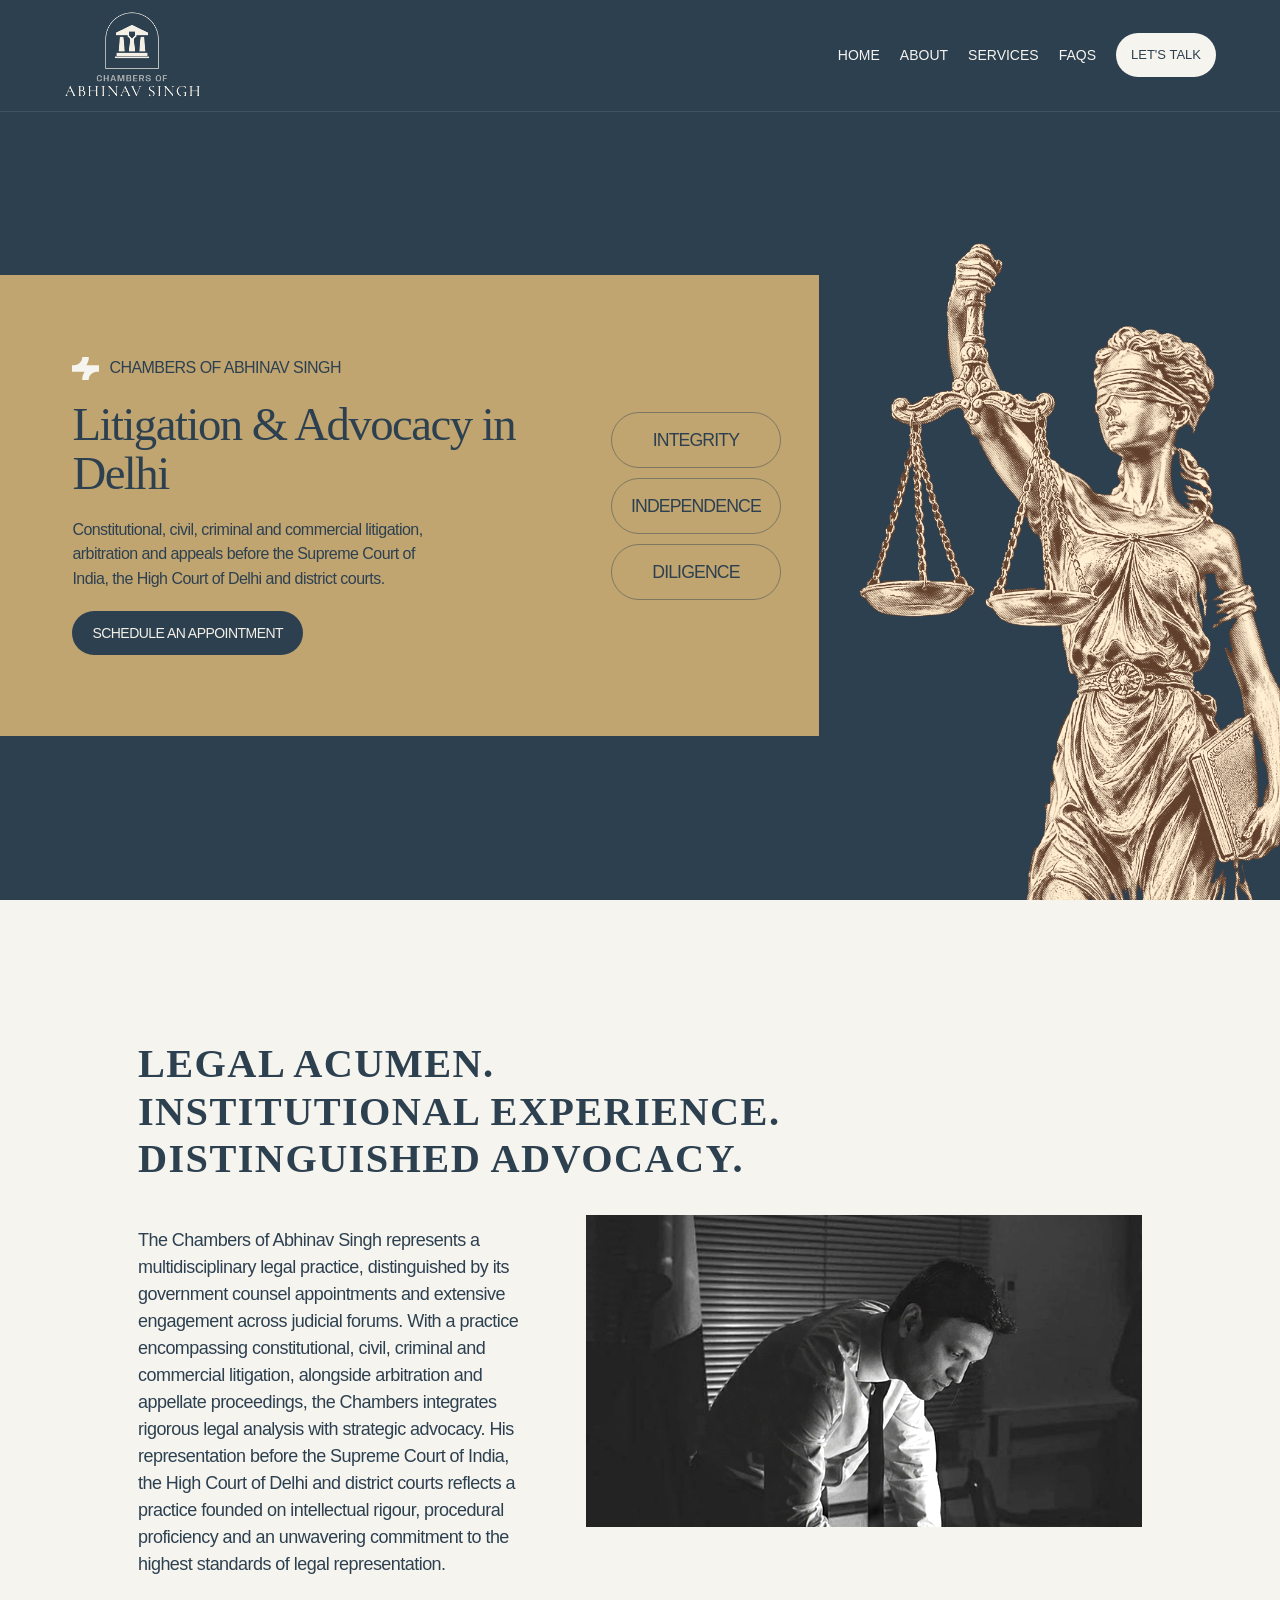
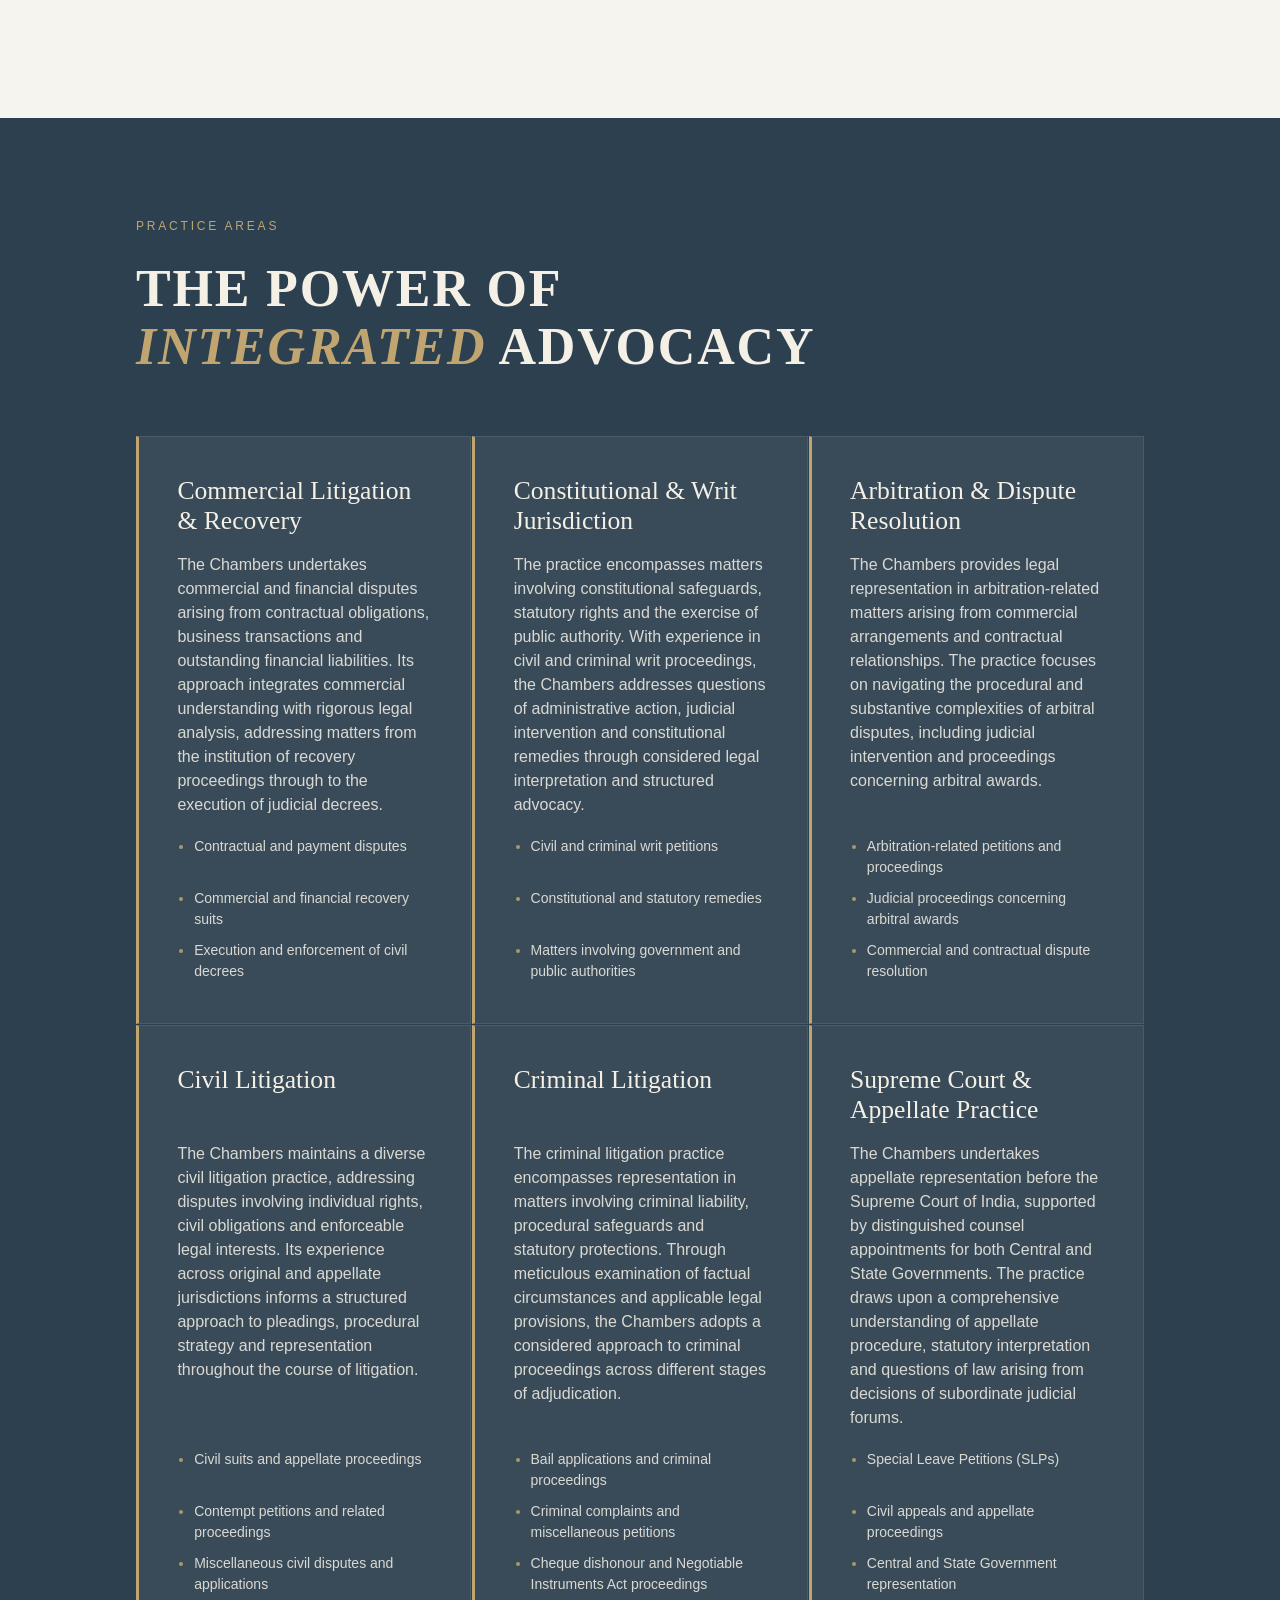
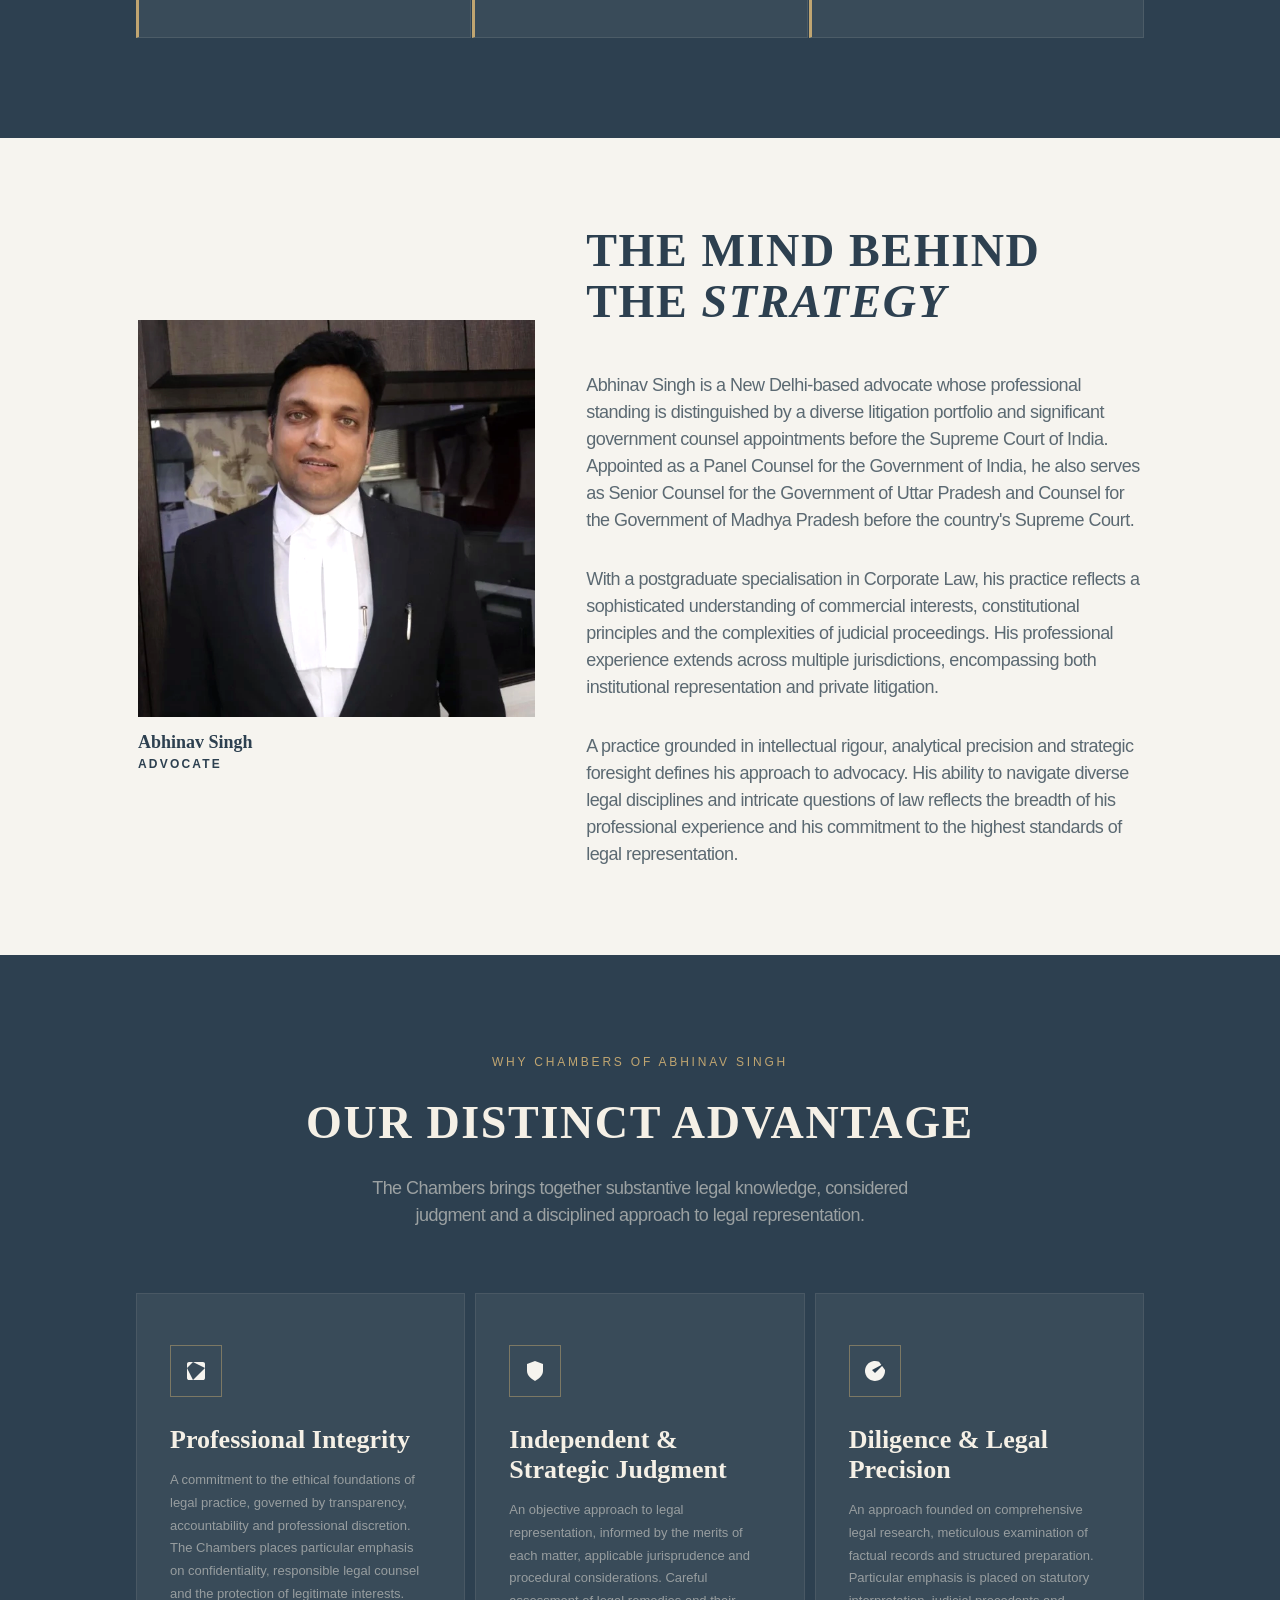
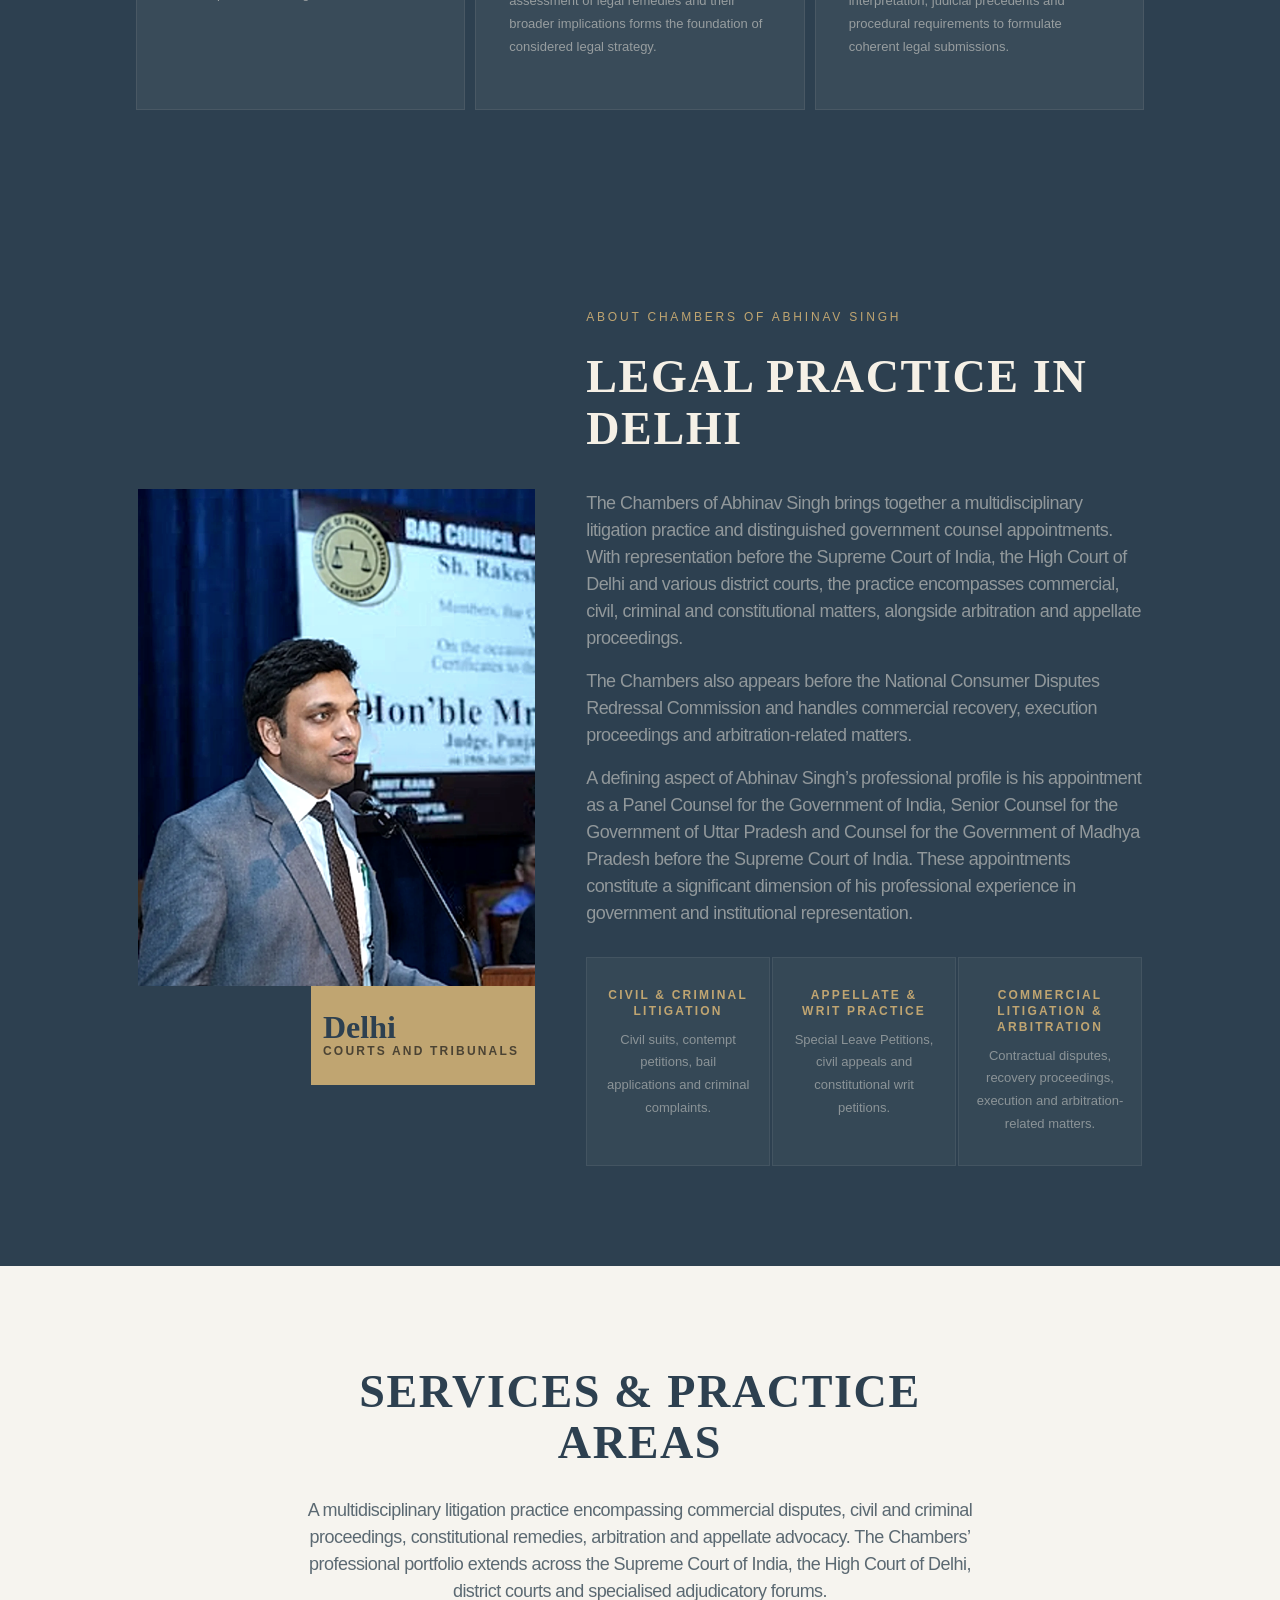
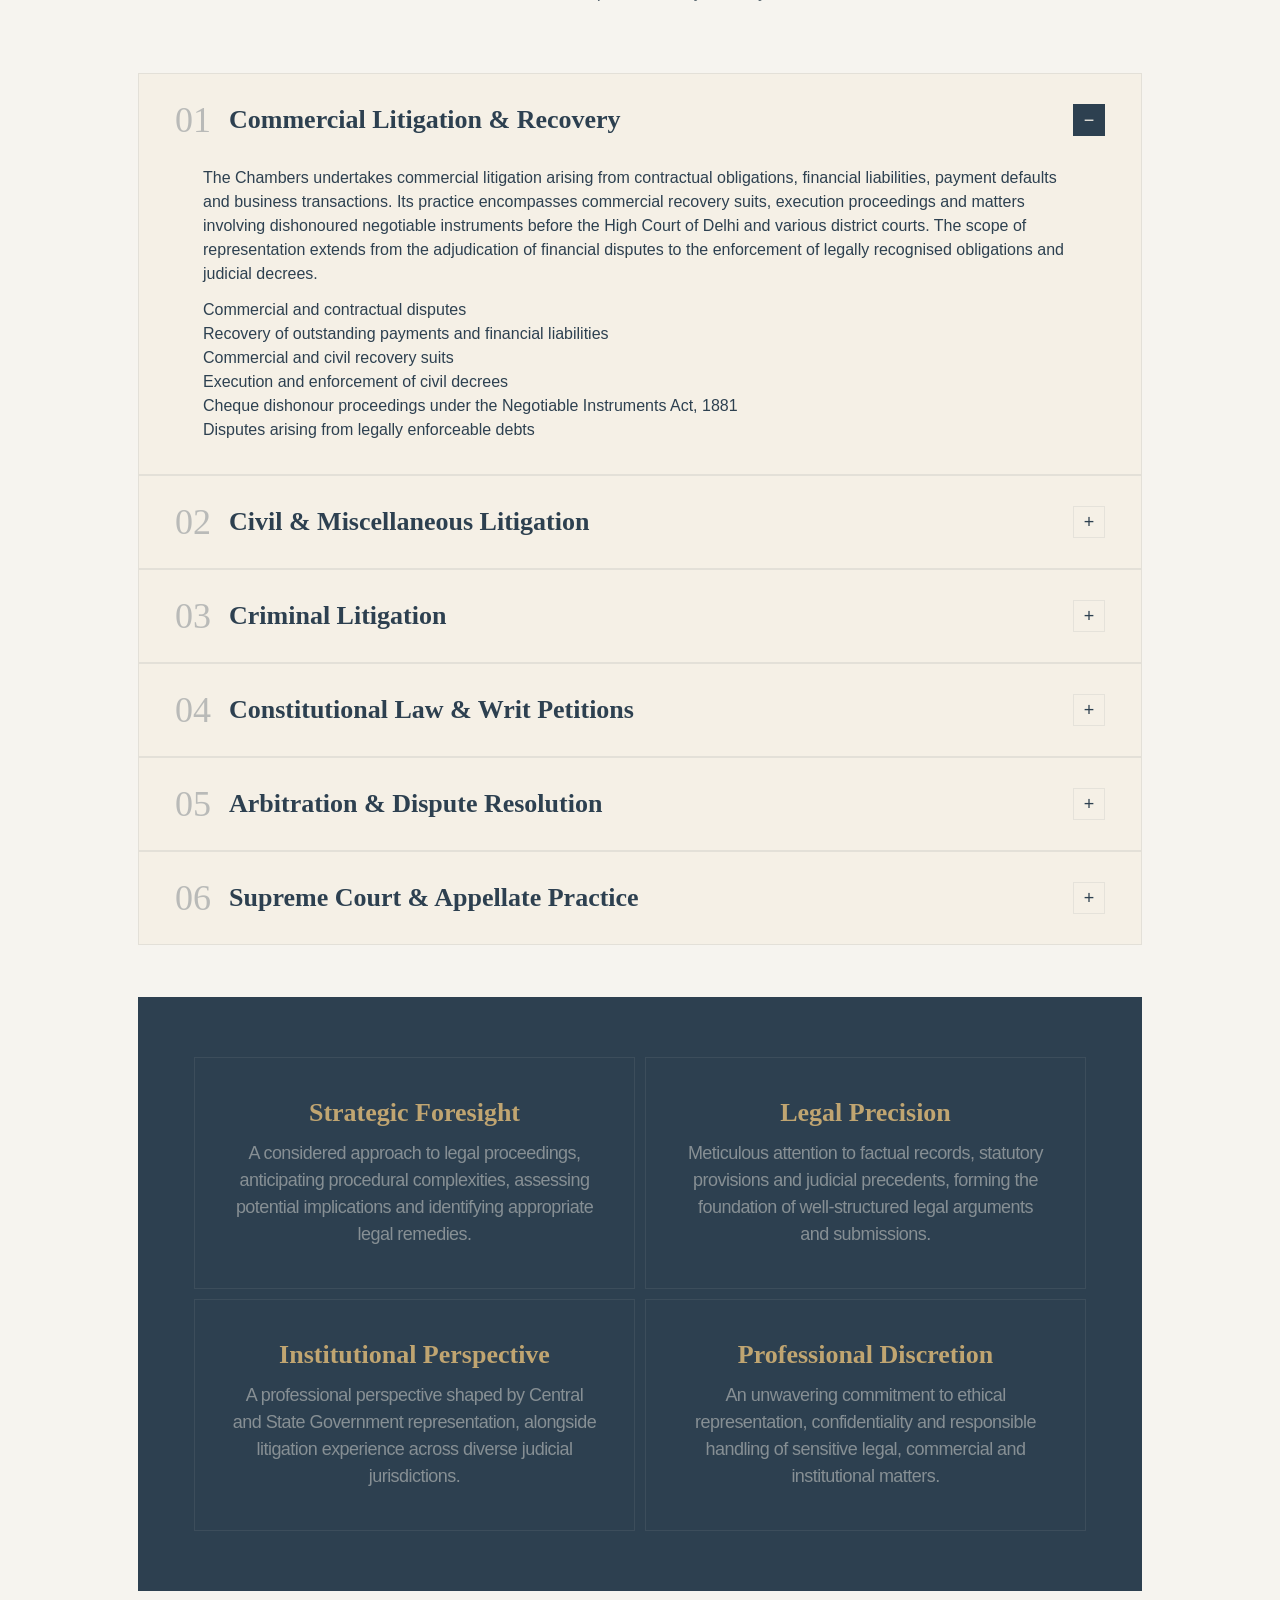
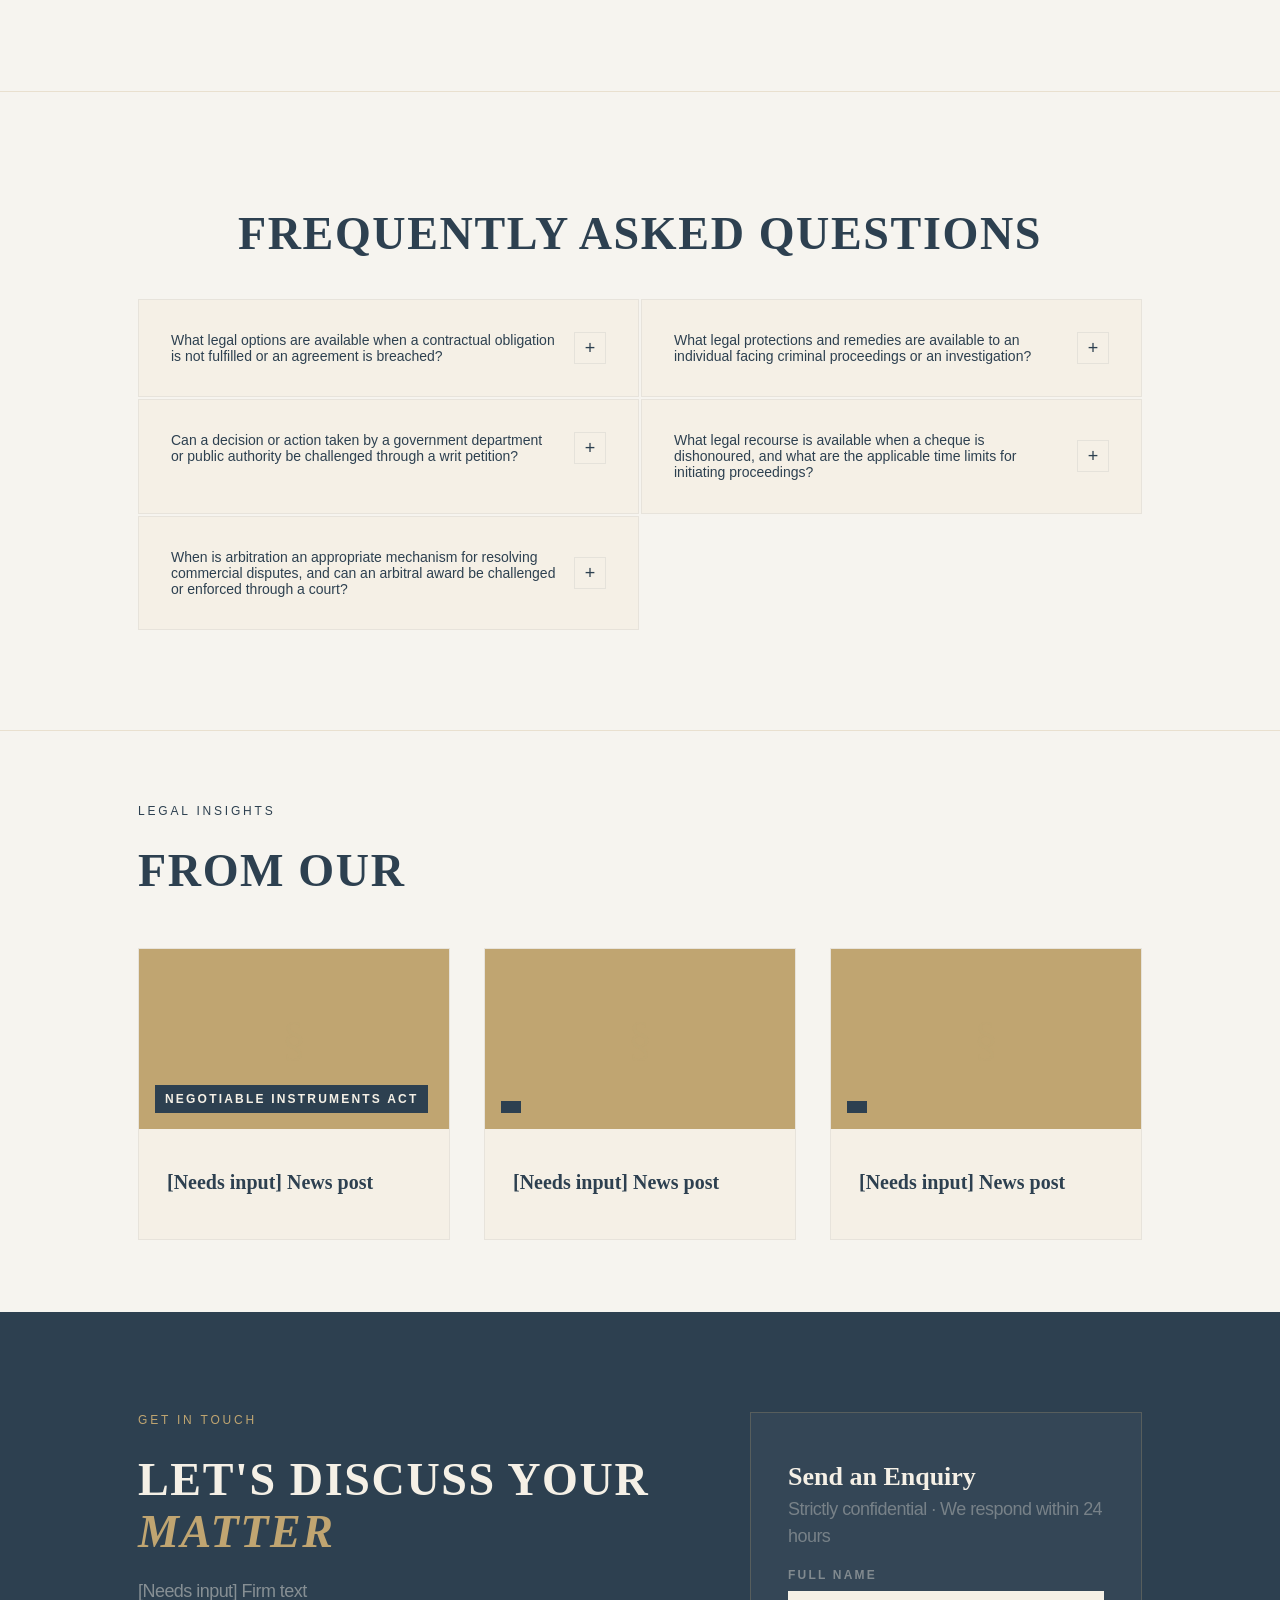
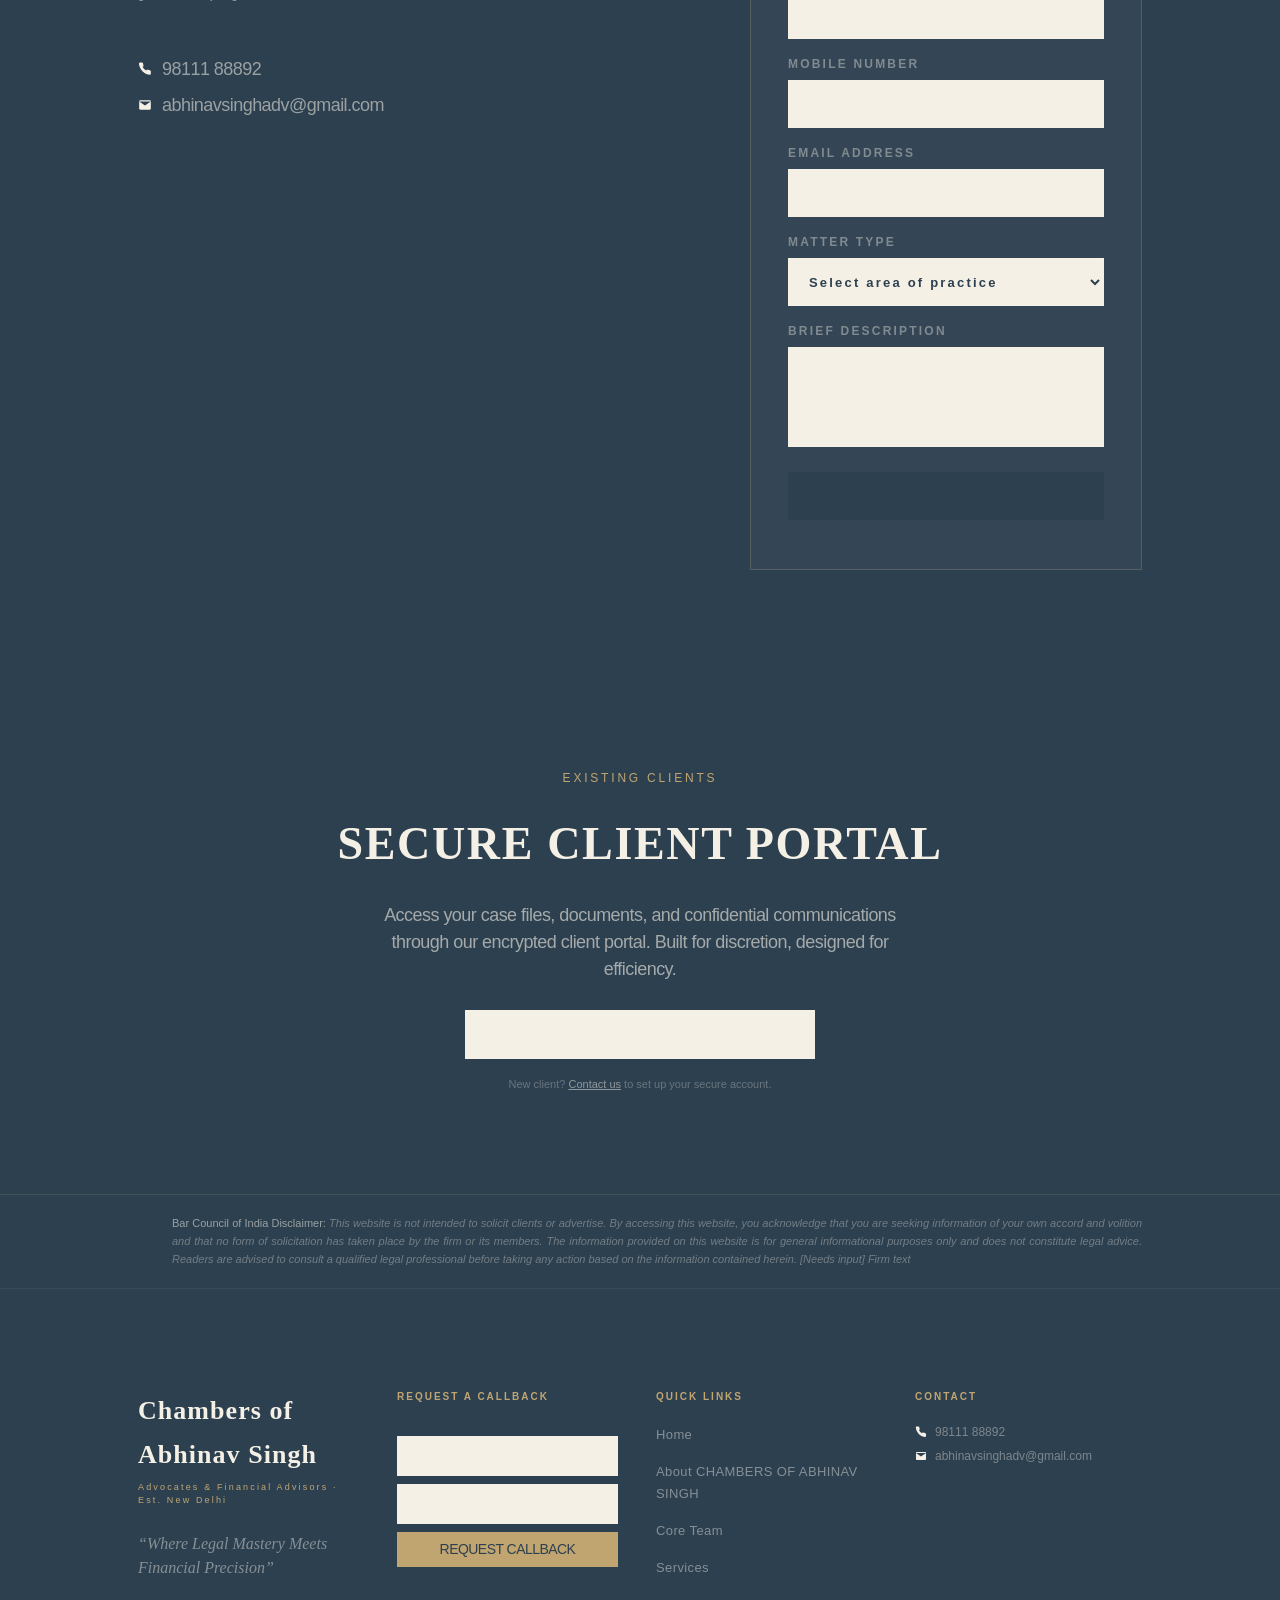
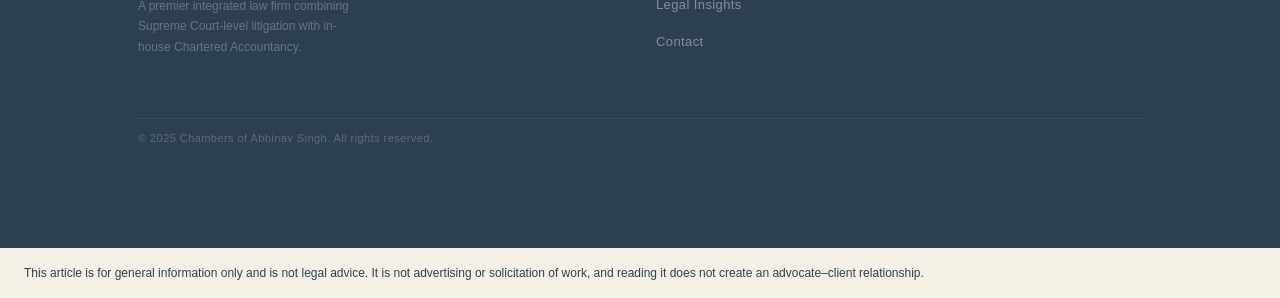
==== commit 471b1fe7: "Remove practice areas introduction paragraph" ====
--- a/index.html
+++ b/index.html
@@ -20,7 +20,7 @@
 </details>
 </div></header><div class="chambers-hero-stage relative flex w-full justify-center overflow-hidden bg-[#6d2c34]"><div class="chambers-hero-art" aria-hidden="true"><img src="./assets/chambers/lady-justice.png" alt="" width="736" height="1104" fetchpriority="high"></div><div class="chambers-hero-content relative z-10 flex w-full max-w-[1570px] justify-center md:justify-start items-center px-5 sm:px-8 md:px-12 lg:px-20"><div class="chambers-hero-copy flex flex-col gap-6 md:gap-10 lg:pl-[34px]"><div class="flex flex-col gap-3 md:gap-5"><div style="opacity: 1; translate: none; rotate: none; scale: none; transform: translate(0px, 0px);" class="flex items-center gap-2.5"><img alt="" loading="lazy" width="27" height="23" decoding="async" data-nimg="1" class="shrink-0 w-5 h-4 md:w-[27px] md:h-[23px]" style="color:transparent" src="./assets/site/images/plus-icon.__q189041d8.svg"><p class="font-jost text-sm md:text-lg font-light tracking-[-0.54px] text-[#f9f5ea]">CHAMBERS OF ABHINAV SINGH</p></div><h1 style="opacity: 1; translate: none; rotate: none; scale: none; transform: translate(0px, 0px);" class="font-cormorant text-[42px] sm:text-[56px] md:text-[64px] lg:text-[72px] font-light leading-[1.05] tracking-[-1.5px] text-[#f9f5ea]">Litigation &amp; Advocacy in Delhi</h1><p style="opacity: 1; translate: none; rotate: none; scale: none; transform: translate(0px, 0px);" class="max-w-[360px] font-jost text-sm md:text-lg font-light leading-[27px] tracking-[-0.54px] text-[#f9f5ea]">Constitutional, civil, criminal and commercial litigation, arbitration and appeals before the Supreme Court of India, the High Court of Delhi and district courts.</p></div><div style="opacity: 1; translate: none; rotate: none; scale: none; transform: translate(0px, 0px);"><a href="#contact" class="cursor-pointer rounded-full px-5 py-3 font-jost text-sm font-normal uppercase tracking-[-0.54px] transition-all duration-200 active:scale-[0.97] bg-[#f9f5ea] text-[#0b0b0b] shadow-[0px_1px_2px_0px_rgba(16,24,40,0.05)] hover:bg-white hover:shadow-md ">Schedule an appointment</a></div></div><div class="chambers-hero-values hidden flex-col gap-2.5"><div class="value-pill relative flex w-full items-center justify-center whitespace-nowrap rounded-[50px] px-5 py-2.5 overflow-visible" style="opacity: 1; translate: none; rotate: none; scale: none; transform: translate(0px, 0px);"><span class="font-jost text-[30px] font-light leading-9 tracking-[-0.9px] text-[#f9f5ea] relative z-10">INTEGRITY</span><div class="absolute inset-0 rounded-[50px] border border-[rgba(249,245,234,0.14)] z-0"></div></div><div class="value-pill relative flex w-full items-center justify-center whitespace-nowrap rounded-[50px] px-5 py-2.5 overflow-visible" style="opacity: 1; translate: none; rotate: none; scale: none; transform: translate(0px, 0px);"><span class="font-jost text-[30px] font-light leading-9 tracking-[-0.9px] text-[#f9f5ea] relative z-10">INDEPENDENCE</span><div class="absolute inset-0 rounded-[50px] border border-[rgba(249,245,234,0.14)] z-0"></div></div><div class="value-pill relative flex w-full items-center justify-center whitespace-nowrap rounded-[50px] px-5 py-2.5 overflow-visible" style="opacity: 1; translate: none; rotate: none; scale: none; transform: translate(0px, 0px);"><span class="font-jost text-[30px] font-light leading-9 tracking-[-0.9px] text-[#f9f5ea] relative z-10">DILIGENCE</span><div class="absolute inset-0 rounded-[50px] border border-[rgba(249,245,234,0.14)] z-0"></div></div></div></div></div></section>
 <section class="flex w-full flex-col items-center justify-center bg-[#f8f3eb] px-5 sm:px-8 md:px-16 lg:px-[138px] py-16 md:py-[140px] mx-auto overflow-hidden" data-sar-section="home/s02-content" data-sar-type="content"><div class="chambers-photo-layout chambers-work-layout"><h2 data-reveal="true" class="chambers-work-title font-cormorant text-[32px] md:text-[40px] font-bold leading-tight text-[#b18d59]" style="translate: none; rotate: none; scale: none; transform: translate(0px, 0px); opacity: 1;"><span>Legal Acumen.</span> <span>Institutional Experience.</span> <span>Distinguished Advocacy.</span></h2><p data-reveal="true" class="font-jost text-base md:text-lg font-light leading-[27px] tracking-[-0.54px] text-[#353a3c]" style="translate: none; rotate: none; scale: none; transform: translate(0px, 0px); opacity: 1;">The Chambers of Abhinav Singh represents a multidisciplinary legal practice, distinguished by its government counsel appointments and extensive engagement across judicial forums. With a practice encompassing constitutional, civil, criminal and commercial litigation, alongside arbitration and appellate proceedings, the Chambers integrates rigorous legal analysis with strategic advocacy. His representation before the Supreme Court of India, the High Court of Delhi and district courts reflects a practice founded on intellectual rigour, procedural proficiency and an unwavering commitment to the highest standards of legal representation.</p><div class="w-full"><div data-reveal="true" class="chambers-photo-frame chambers-work-frame" style="translate: none; rotate: none; scale: none; transform: translate(0px, 0px); opacity: 1;"><img alt="Abhinav Singh reviewing documents" loading="lazy" decoding="async" data-nimg="fill" class="chambers-work-photo object-cover" style="position:absolute;height:100%;width:100%;left:0;top:0;right:0;bottom:0;color:transparent" src="./assets/chambers/abhinav-at-work.webp"></div></div></div></section>
-<section id="services" class="flex w-full flex-col items-center justify-center bg-[#1a1a1a] px-5 sm:px-8 md:px-16 lg:px-[136px] py-16 md:py-[100px] mx-auto overflow-hidden" data-sar-section="home/s03-cards" data-sar-type="cards"><div class="flex w-full flex-col gap-10 md:gap-[60px]"><div class="flex flex-col md:flex-row items-start md:items-end justify-between gap-6 md:gap-8"><div data-reveal="true" class="chambers-practice-title-wrap flex w-full flex-col gap-3.5" style="translate: none; rotate: none; scale: none; transform: translate(0px, 0px); opacity: 1;"><p class="font-jost text-xs tracking-[2.8px] text-[#b8935a]">Practice Areas</p><h2 class="font-cormorant text-[24px] md:text-[40px] font-semibold leading-tight text-white"><span class="chambers-practice-title-line">The Power of</span> <span class="chambers-practice-title-line"><em class="font-cormorant italic text-[#b8935a]">Integrated</em> Advocacy</span></h2></div><p data-reveal="true" class="w-full md:w-[368px] md:text-right font-jost text-base md:text-lg font-light leading-[27px] tracking-[-0.54px] text-white/50" style="translate: none; rotate: none; scale: none; transform: translate(0px, 0px); opacity: 1;">A multidisciplinary legal practice encompassing complex disputes, constitutional remedies and appellate proceedings. The Chambers of Abhinav Singh combines substantive legal knowledge with procedural proficiency and strategic representation across diverse areas of law and judicial forums.</p></div><div class="chambers-practice-grid">
+<section id="services" class="flex w-full flex-col items-center justify-center bg-[#1a1a1a] px-5 sm:px-8 md:px-16 lg:px-[136px] py-16 md:py-[100px] mx-auto overflow-hidden" data-sar-section="home/s03-cards" data-sar-type="cards"><div class="flex w-full flex-col gap-10 md:gap-[60px]"><div class="flex flex-col md:flex-row items-start md:items-end justify-between gap-6 md:gap-8"><div data-reveal="true" class="chambers-practice-title-wrap flex w-full flex-col gap-3.5" style="translate: none; rotate: none; scale: none; transform: translate(0px, 0px); opacity: 1;"><p class="font-jost text-xs tracking-[2.8px] text-[#b8935a]">Practice Areas</p><h2 class="font-cormorant text-[24px] md:text-[40px] font-semibold leading-tight text-white"><span class="chambers-practice-title-line">The Power of</span> <span class="chambers-practice-title-line"><em class="font-cormorant italic text-[#b8935a]">Integrated</em> Advocacy</span></h2></div></div><div class="chambers-practice-grid">
 <article class="chambers-practice-card"><h3>Commercial Litigation &amp; Recovery</h3><p>The Chambers undertakes commercial and financial disputes arising from contractual obligations, business transactions and outstanding financial liabilities. Its approach integrates commercial understanding with rigorous legal analysis, addressing matters from the institution of recovery proceedings through to the execution of judicial decrees.</p><ul><li class="py-[3px]">Contractual and payment disputes</li><li class="py-[3px]">Commercial and financial recovery suits</li><li class="py-[3px]">Execution and enforcement of civil decrees</li></ul></article>
 <article class="chambers-practice-card"><h3>Constitutional &amp; Writ Jurisdiction</h3><p>The practice encompasses matters involving constitutional safeguards, statutory rights and the exercise of public authority. With experience in civil and criminal writ proceedings, the Chambers addresses questions of administrative action, judicial intervention and constitutional remedies through considered legal interpretation and structured advocacy.</p><ul><li class="py-[3px]">Civil and criminal writ petitions</li><li class="py-[3px]">Constitutional and statutory remedies</li><li class="py-[3px]">Matters involving government and public authorities</li></ul></article>
 <article class="chambers-practice-card"><h3>Arbitration &amp; Dispute Resolution</h3><p>The Chambers provides legal representation in arbitration-related matters arising from commercial arrangements and contractual relationships. The practice focuses on navigating the procedural and substantive complexities of arbitral disputes, including judicial intervention and proceedings concerning arbitral awards.</p><ul><li class="py-[3px]">Arbitration-related petitions and proceedings</li><li class="py-[3px]">Judicial proceedings concerning arbitral awards</li><li class="py-[3px]">Commercial and contractual dispute resolution</li></ul></article>
--- a/brand/brand.css
+++ b/brand/brand.css
@@ -109,6 +109,17 @@
   height: auto;
 }
 
+@media (min-width: 768px) {
+  html:not(.chambers-phone) #hero.chambers-hero {
+    min-height: 100vh;
+    min-height: 100svh;
+  }
+
+  html:not(.chambers-phone) #hero .chambers-hero-stage {
+    flex-grow: 1;
+  }
+}
+
 .chambers-hero .chambers-hero-stage {
   height: auto;
   min-height: clamp(32rem, 75svh, 53rem);
@@ -475,7 +486,7 @@
   }
 
   .chambers-hero-values .value-pill > span {
-    font-size: clamp(1.15rem, 1.8vw, 1.6rem);
+    font-size: calc(clamp(1.15rem, 1.8vw, 1.6rem) - 4pt);
   }
 }
 
